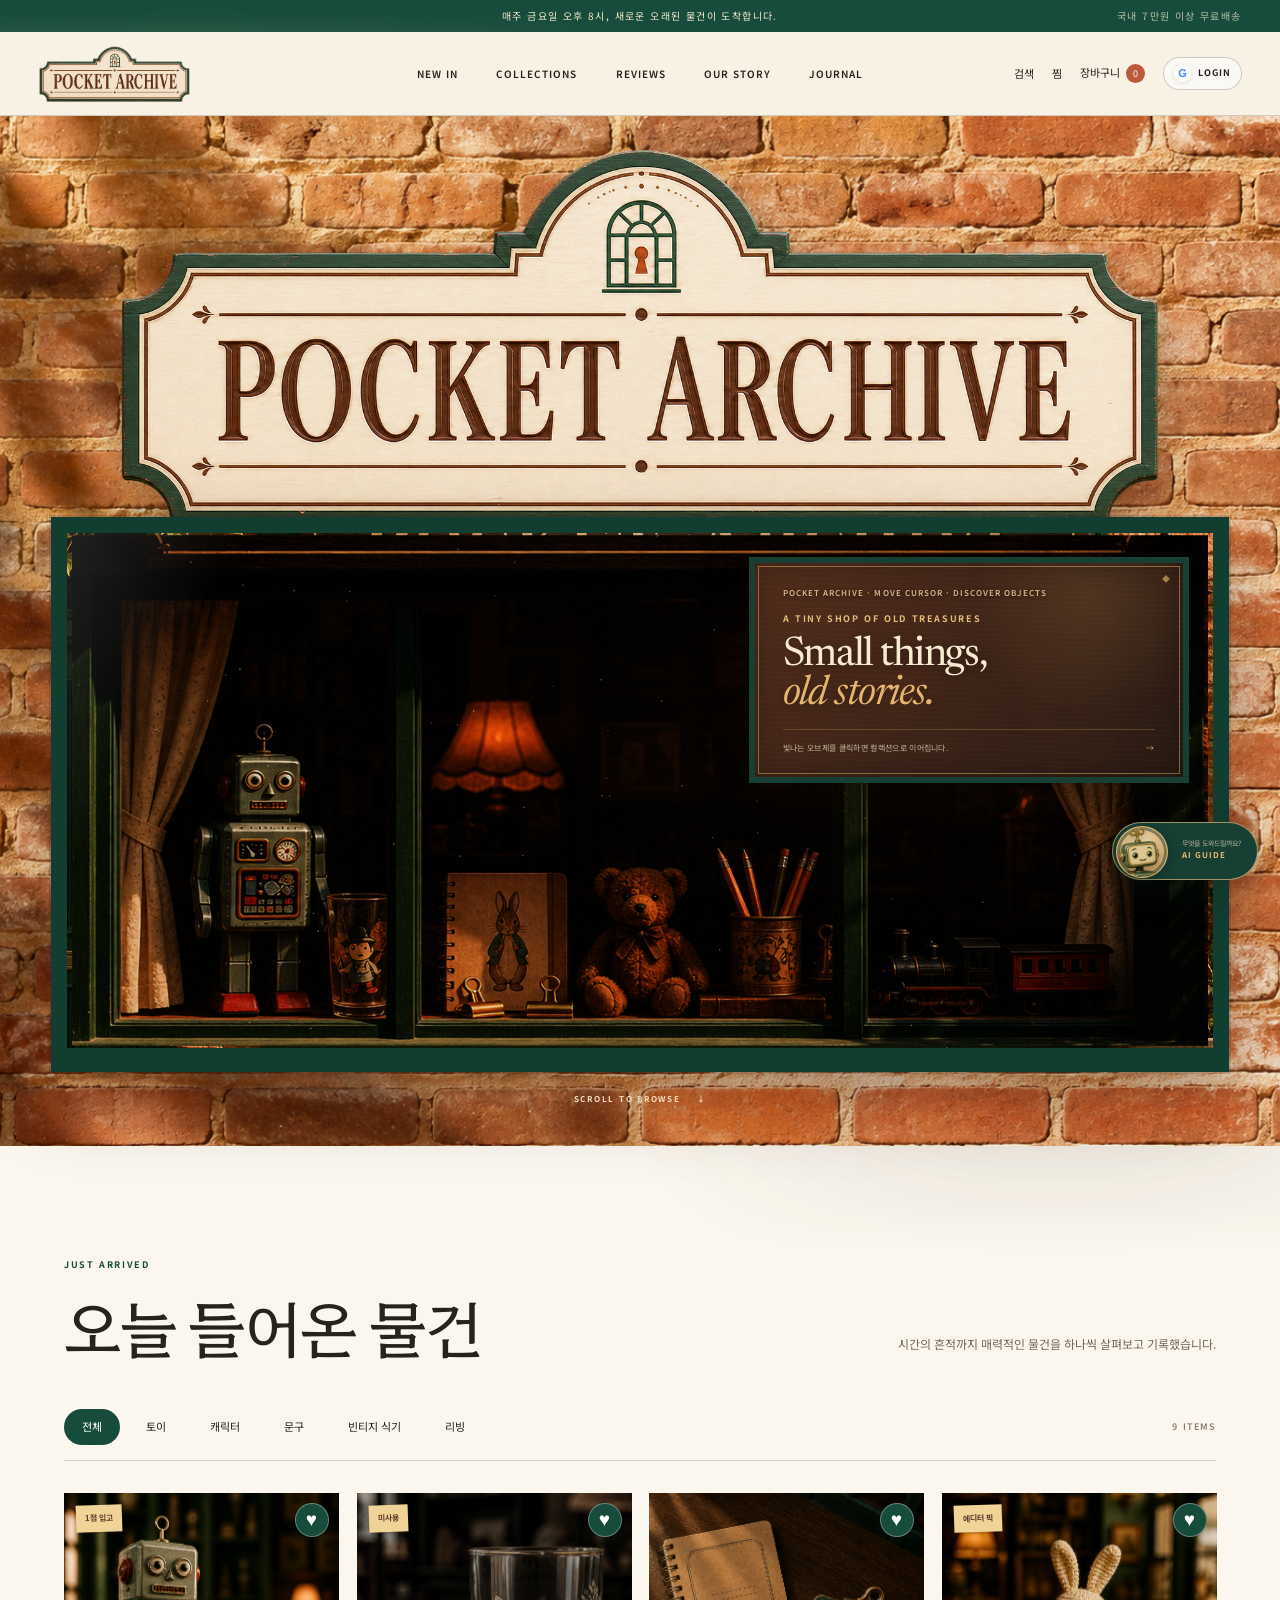
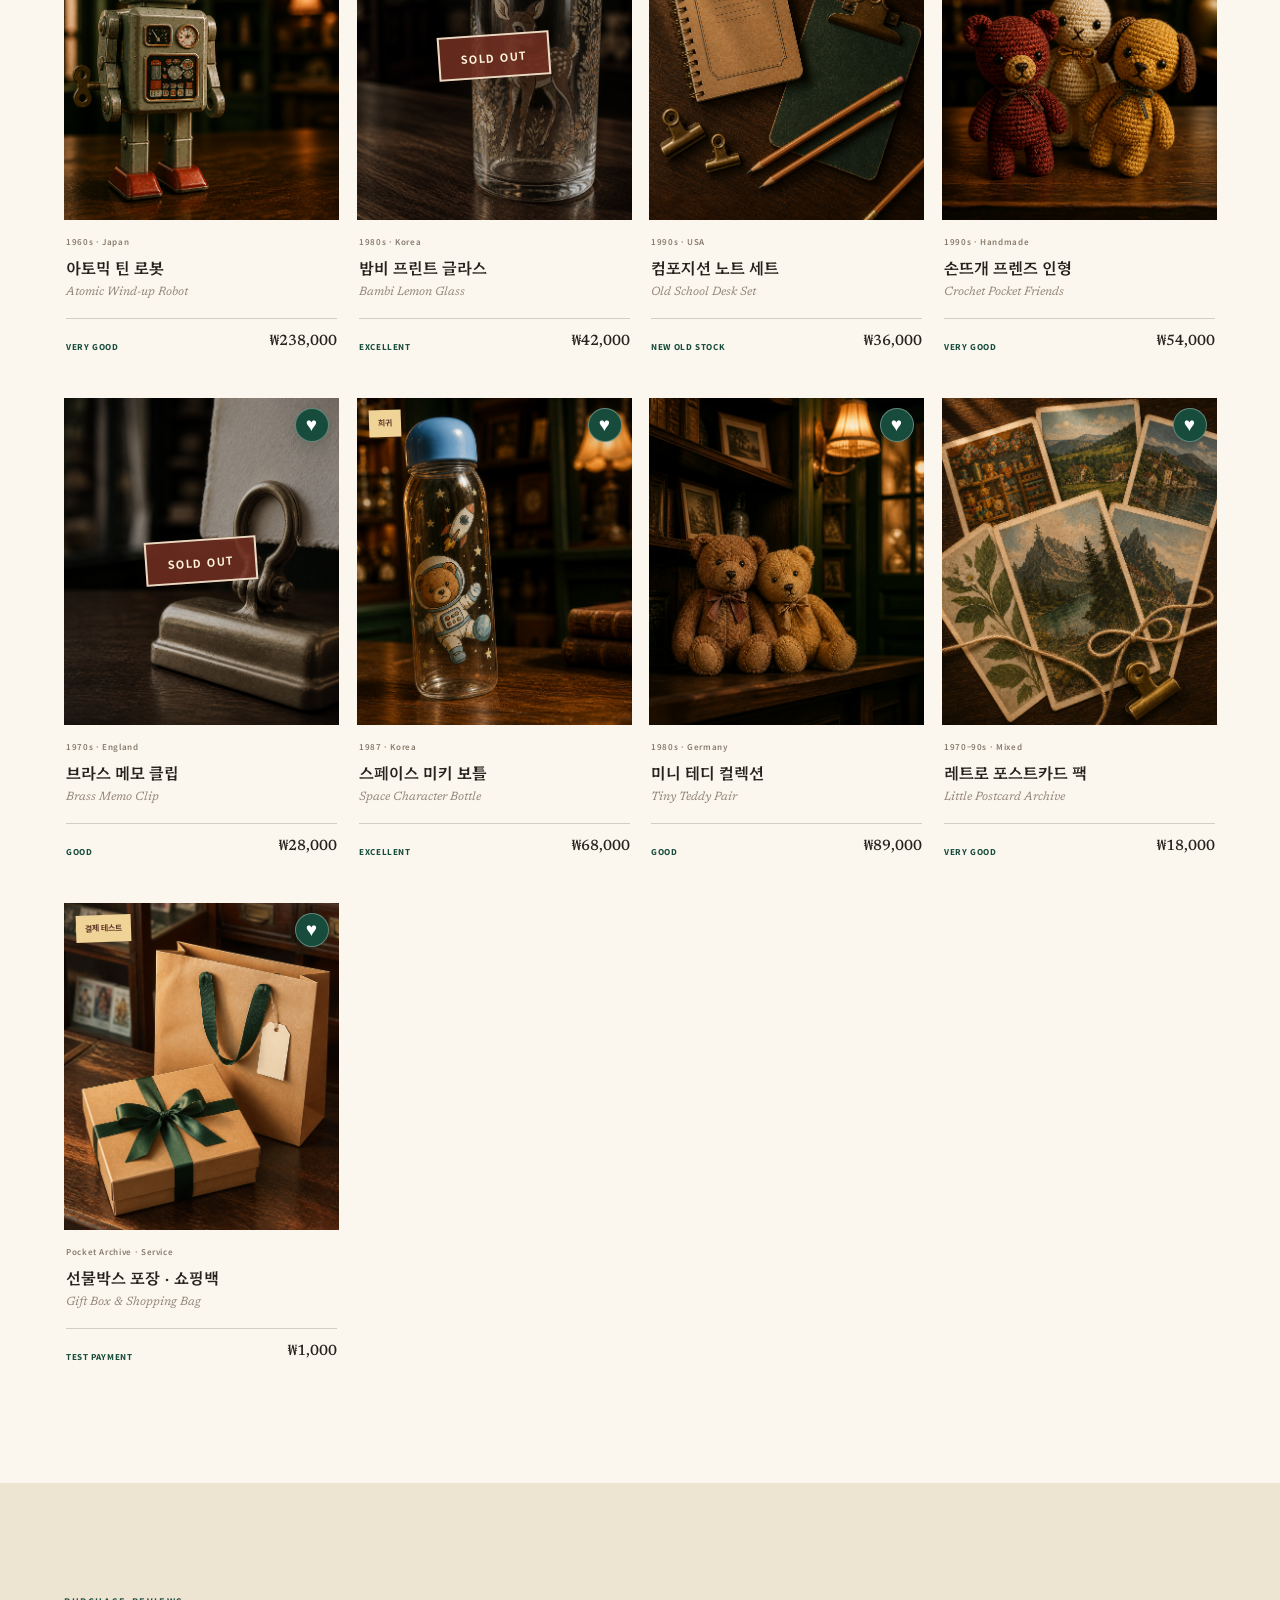
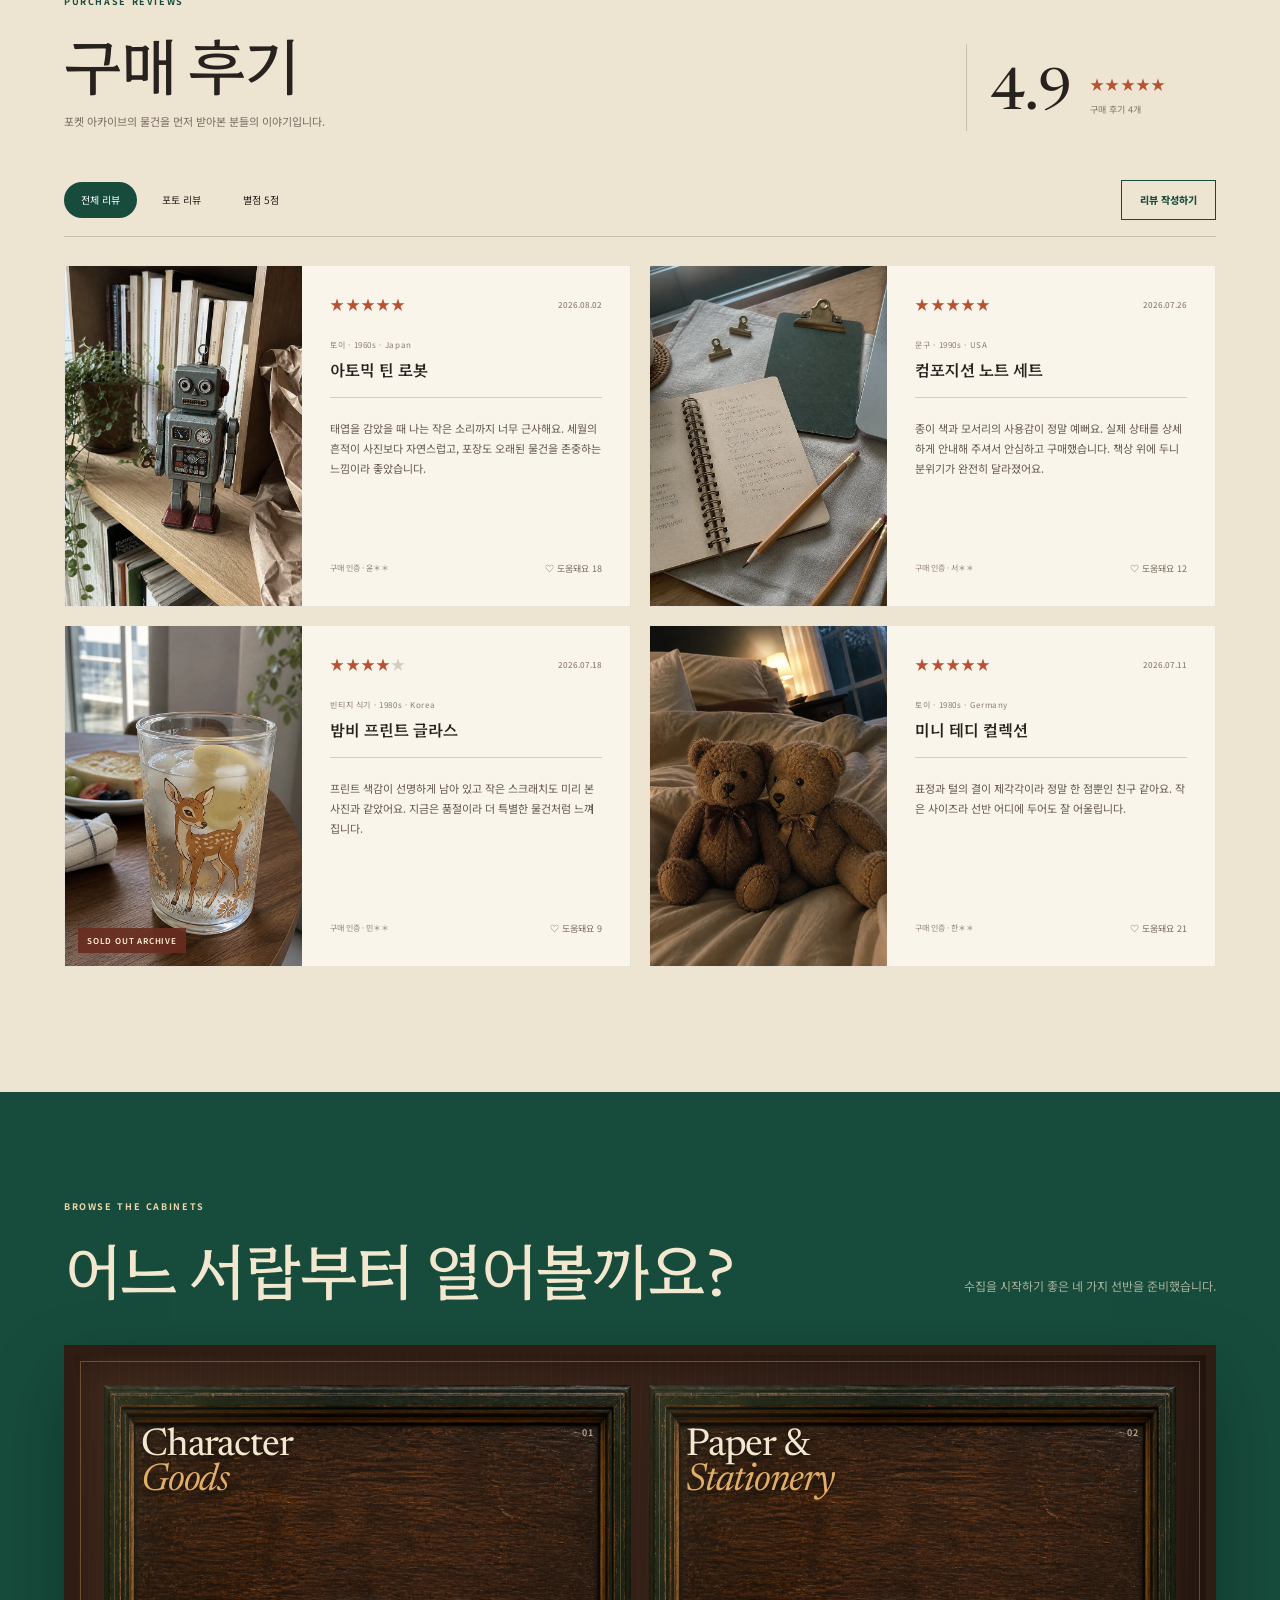
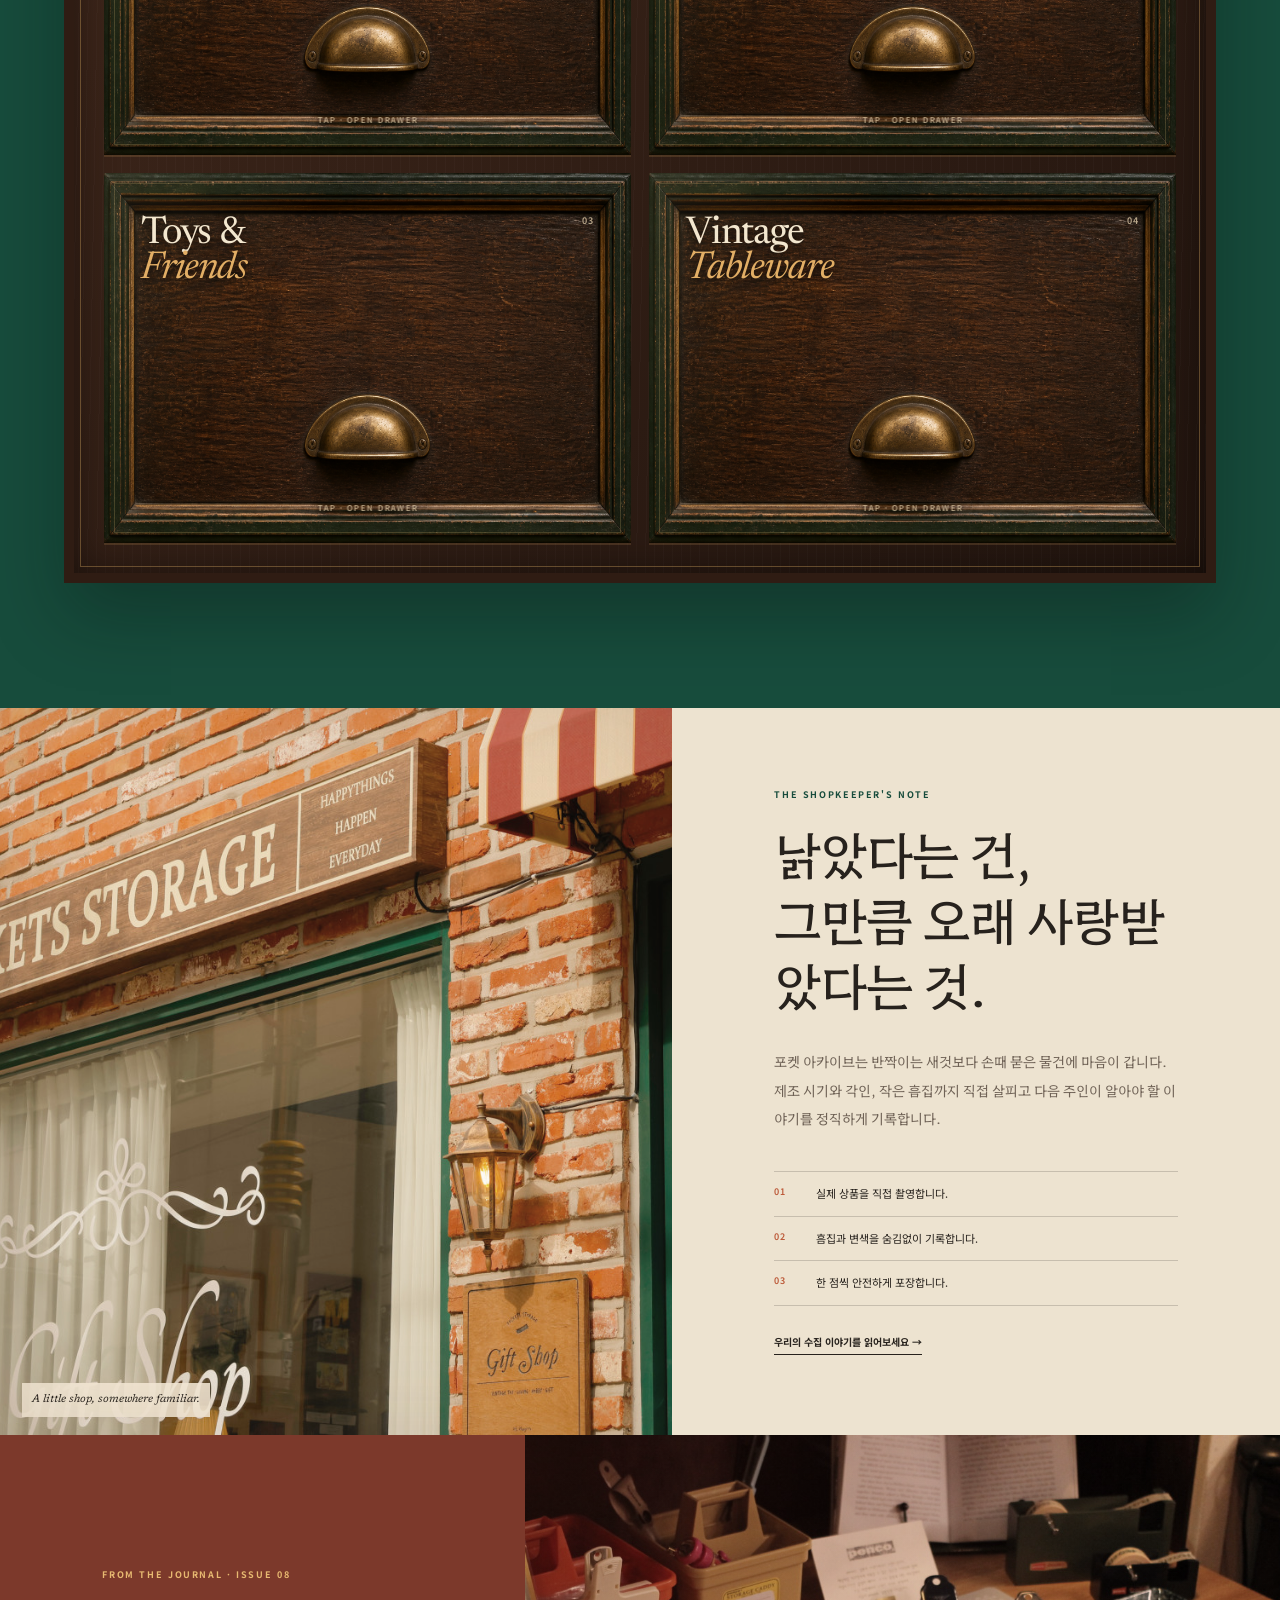
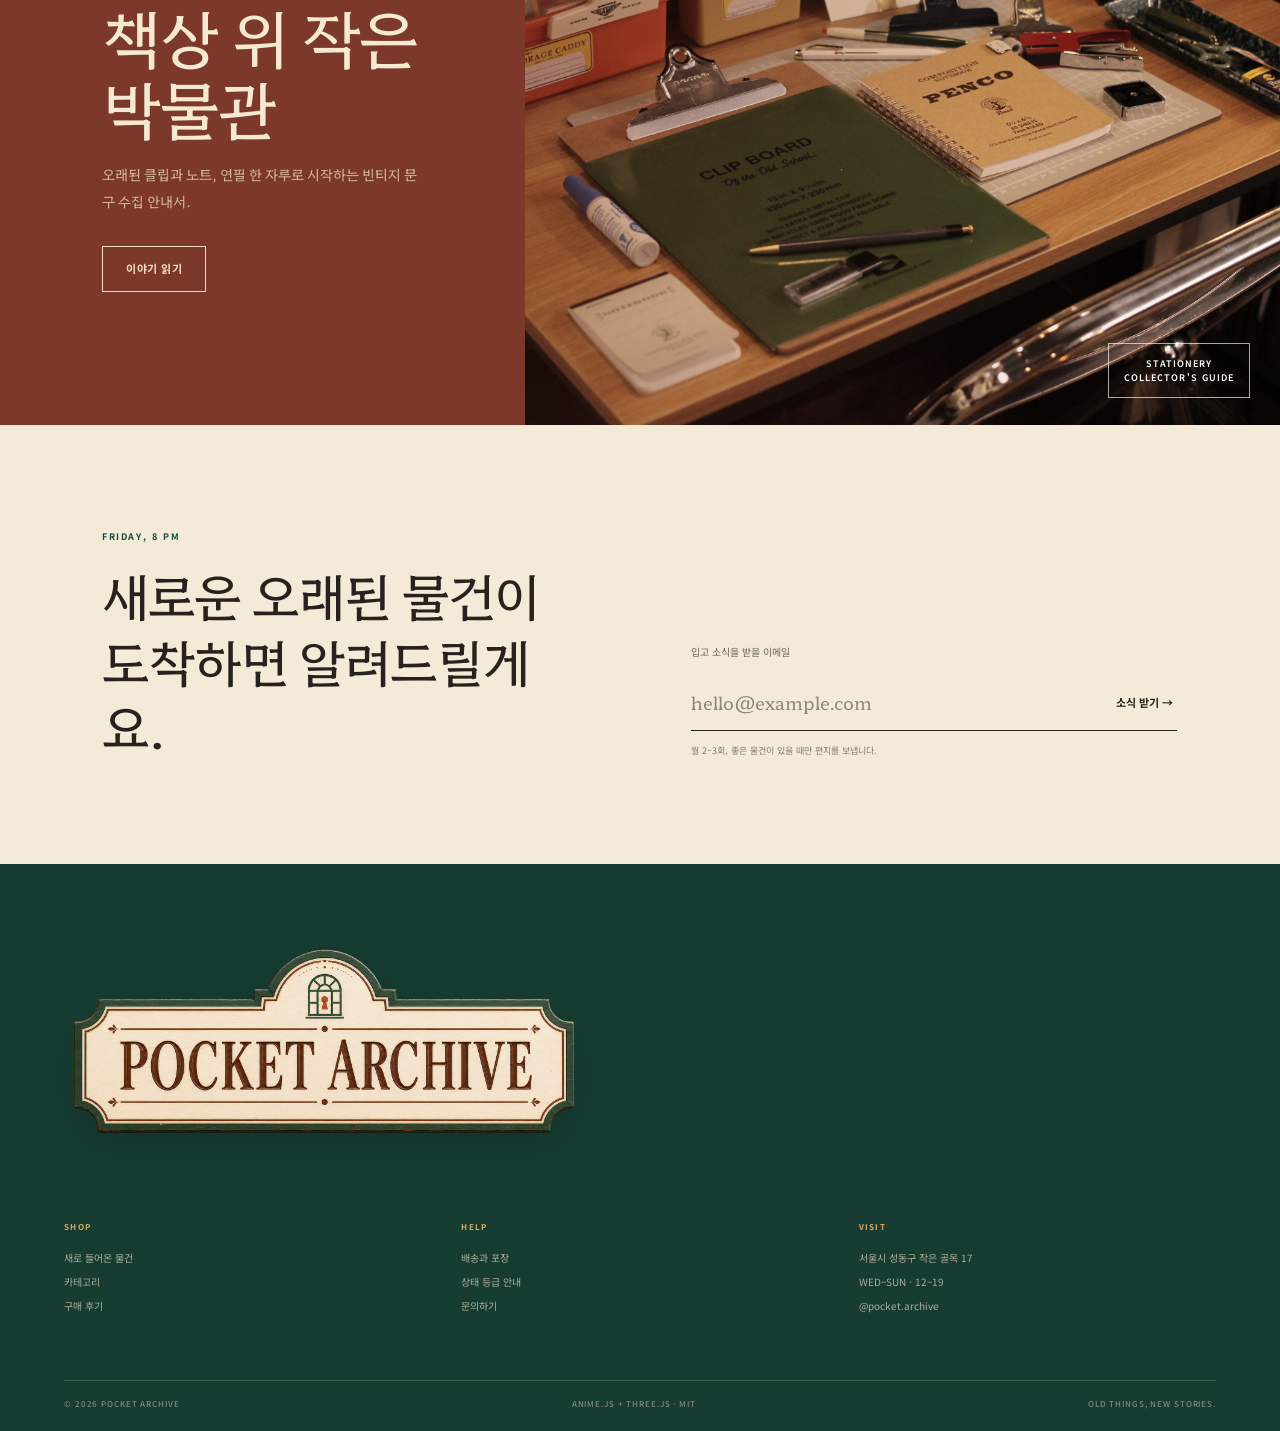
==== journal/index.html @ a3b696a7 "feat: publish collector journal" ====
<!doctype html>
<html lang="ko">
  <head>
    <meta charset="UTF-8" />
    <meta name="viewport" content="width=device-width, initial-scale=1.0" />
    <meta name="description" content="빈티지 제품 수집과 보관을 위한 Pocket Archive 저널." />
    <title>Collector's Journal · Pocket Archive</title>
    <script type="module" crossorigin src="/assets/src-Bn_2J9Gm.js"></script>
    <link rel="stylesheet" crossorigin href="/assets/src-DFvsWDjX.css">
  </head>
  <body>
    <div id="root"></div>
  </body>
</html>
---- assets/src-DFvsWDjX.css ----
@import "https://fonts.googleapis.com/css2?family=Hahmlet:wght@300;400;500;600;700&family=Newsreader:ital,opsz,wght@0,6..72,300..700;1,6..72,300..700&family=Noto+Sans+KR:wght@400;500;600;700&display=swap";.mypage-shell,.mypage-gate{color:#29231f;min-height:100vh;font-family:var(--font-sans);background:#eee6d7}.mypage-header{background:#f7f0e2e0;border-bottom:1px solid #3028222e;justify-content:space-between;align-items:center;height:92px;padding:0 5vw;display:flex}.mypage-brand{width:210px;height:66px;display:block}.mypage-brand img{object-fit:contain;width:100%;height:100%}.mypage-header>div{align-items:center;gap:38px;display:flex}.mypage-header span{color:#9d5138;letter-spacing:.17em;font-size:8px;font-weight:700}.mypage-header a:last-child{font-size:10px;font-weight:700}.member-hero{color:#f5e8ce;background:radial-gradient(circle at 76% 20%,#daa95c2e,#0000 26%),repeating-linear-gradient(2deg,#ffffff05 0 1px,#0000 1px 5px),#193f34;grid-template-columns:auto 1fr auto;align-items:center;gap:34px;min-height:330px;padding:55px 7vw;display:grid;overflow:hidden;box-shadow:inset 0 -20px 45px #0714102e}.member-avatar{outline-offset:5px;width:104px;height:104px;font-family:var(--font-display);background:#7c432f;border:5px solid #d9af70;border-radius:50%;outline:1px solid #ffedc4b3;place-items:center;font-size:42px;display:grid;overflow:hidden}.member-avatar img{object-fit:cover;width:100%;height:100%}.member-hero>div:nth-child(2)>span{color:#dbb274;letter-spacing:.15em;font-size:8px;font-weight:700}.member-hero h1{font-family:var(--font-serif-ko);letter-spacing:-.045em;margin:12px 0 0;font-size:clamp(44px,5vw,70px);font-weight:420;line-height:1.06}.member-hero h1 i{color:#e2b771;font-family:var(--font-display);font-weight:400}.member-hero dl{border:1px solid #eed7ab40;grid-template-columns:repeat(3,auto);gap:0;margin:0;display:grid}.member-hero dl div{border-right:1px solid #eed7ab33;min-width:108px;padding:20px 22px}.member-hero dl div:last-child{border:0}.member-hero dt{color:#d5aa69;letter-spacing:.14em;font-size:7px;font-weight:700}.member-hero dd{font-family:var(--font-display);margin:8px 0 0;font-size:18px}.mypage-layout{grid-template-columns:230px 1fr;gap:46px;width:min(1400px,92vw);margin:0 auto;padding:68px 0 120px;display:grid}.account-nav{border-top:3px solid #193f34;border-bottom:1px solid #30282238;flex-direction:column;align-self:start;padding:23px 0;display:flex;position:sticky;top:24px}.account-nav>span{color:#9d5138;letter-spacing:.16em;margin:0 15px 18px;font-size:8px;font-weight:700}.account-nav a{font-family:var(--font-serif-ko);border-top:1px solid #3028221f;align-items:center;gap:12px;padding:14px 15px;font-size:13px;display:flex}.account-nav a:hover{background:#ffffff5c}.account-nav a b{color:#a26048;font:600 8px var(--font-sans)}.account-nav a em{color:#f3e4c9;background:#193f34;border-radius:50%;place-items:center;min-width:20px;height:20px;margin-left:auto;font-size:8px;font-style:normal;display:inline-grid}.account-nav button{cursor:pointer;color:#76695e;text-align:left;background:0 0;border:0;border-bottom:1px solid #847669;margin:20px 15px 0;padding:10px 0;font-size:9px}.account-content{min-width:0}.mypage-notice{z-index:20;color:#6e3e2d;background:#efe0c4;border:1px solid #975f404d;justify-content:space-between;margin-bottom:16px;padding:14px 17px;font-size:10px;display:flex;position:sticky;top:12px;box-shadow:0 8px 20px #33251c1a}.mypage-notice button{cursor:pointer;background:0 0;border:0}.account-panel{background:#f7f1e5;border:1px solid #30282229;margin-bottom:32px;padding:46px 50px 50px;scroll-margin-top:24px;box-shadow:0 16px 40px #34271d12}.panel-heading{border-bottom:1px solid #30282229;justify-content:space-between;align-items:end;gap:32px;margin-bottom:34px;padding-bottom:25px;display:flex}.panel-heading span{color:#9d5138;letter-spacing:.15em;font-size:8px;font-weight:700}.panel-heading h2{font-family:var(--font-serif-ko);letter-spacing:-.035em;margin:7px 0 0;font-size:37px;font-weight:440}.panel-heading p{color:#7b6e62;max-width:260px;margin:0 0 3px;font-size:10px;line-height:1.6}.panel-heading>button{color:#193f34;cursor:pointer;background:0 0;border:1px solid #193f34;padding:10px 15px;font-size:9px;font-weight:700}.profile-form{grid-template-columns:1fr 1fr;gap:19px 15px;display:grid}.profile-form label:not(.consent-row),.address-meta-grid label{flex-direction:column;gap:8px;display:flex}.profile-form label span,.address-meta-grid label span{color:#74675b;font-size:9px;font-weight:700}.profile-form input:not([type=checkbox]),.address-meta-grid input{background:#fffdf8;border:1px solid #30282233;border-radius:0;outline:none;height:48px;padding:0 14px;font-size:11px}.profile-form input:focus,.address-meta-grid input:focus{border-color:#193f34;box-shadow:0 0 0 2px #193f3414}.profile-form input[readonly]{color:#7b7065;background:#ece5d8}.consent-row{color:#72665b;grid-column:1/-1;align-items:center;gap:9px;margin-top:3px;font-size:10px;display:flex}.consent-row input,.default-check input{accent-color:#193f34}.ledger-button{color:#f5e7cd;cursor:pointer;letter-spacing:.03em;background:#193f34;border:0;min-height:49px;padding:0 24px;font-size:10px;font-weight:700}.ledger-button:disabled{cursor:wait;opacity:.55}.profile-form .ledger-button{grid-column:1/-1;justify-self:end;min-width:180px}.saved-address-list{gap:10px;display:grid}.saved-address-list article{background:#fffdf8ad;border:1px solid #3028222b;grid-template-columns:54px 1fr auto;gap:18px;padding:23px 20px;display:grid;position:relative}.saved-address-list article.is-default{border-color:#193f34ad;box-shadow:inset 4px 0 #193f34}.address-index{color:#a3674e;font-family:var(--font-display);align-self:start;font-size:20px}.address-copy>div{align-items:center;gap:9px;display:flex}.address-copy strong{font-family:var(--font-serif-ko);font-size:17px;font-weight:600}.address-copy em{color:#f4e4c7;background:#193f34;padding:4px 7px;font-size:7px;font-style:normal}.address-copy>b{margin:10px 0 5px;font-size:10px;display:block}.address-copy p{color:#74685d;margin:0;font-size:10px;line-height:1.7}.address-actions{align-items:start;gap:5px;display:flex}.address-actions button{cursor:pointer;color:#6d6156;background:0 0;border:1px solid #30282230;padding:7px 9px;font-size:8px}.address-actions button:first-child{color:#8b4935;border-color:#8b5943}.address-actions button.is-map-active{color:#f4e4c7;background:#193f34;border-color:#193f34}.kakao-map-card{background:#eee4d3;border:1px solid #30282233;margin-top:20px;overflow:hidden}.kakao-map-heading{border-bottom:1px solid #30282229;justify-content:space-between;align-items:center;gap:20px;min-height:61px;padding:13px 17px;display:flex}.kakao-map-heading>div{align-items:baseline;gap:10px;min-width:0;display:flex}.kakao-map-heading span{color:#a45e43;letter-spacing:.16em;font-size:7px;font-weight:800}.kakao-map-heading strong{font-family:var(--font-serif-ko);text-overflow:ellipsis;white-space:nowrap;font-size:16px;font-weight:600;overflow:hidden}.kakao-map-heading a{color:#5d5046;flex:none;font-size:8px;font-weight:700}.kakao-map-stage{background:#d8cdbb;height:330px;position:relative;overflow:hidden}.kakao-map-canvas{width:100%;height:100%}.kakao-map-message{color:#6f6255;text-align:center;background:radial-gradient(circle at 50% 42%,#f6ecd7f5,#e0d3bcf0);align-content:center;justify-items:center;gap:7px;padding:20px;display:grid;position:absolute;inset:0}.kakao-map-message span{font-size:9px}.kakao-map-message b{font-family:var(--font-serif-ko);font-size:15px;font-weight:520}.kakao-map-message i{border:2px solid #193f3433;border-top-color:#193f34;border-radius:50%;width:24px;height:24px;animation:.8s linear infinite kakaoMapSpin}.kakao-map-address{color:#6e6258;border-top:1px solid #30282224;margin:0;padding:12px 17px;font-size:9px;line-height:1.6}.address-editor .kakao-map-card{background:#efdcbb14;border-color:#e1b8774d;margin:18px 0 0}.address-editor .kakao-map-heading{border-color:#e1b87738}.address-editor .kakao-map-heading span{color:#e0b36e}.address-editor .kakao-map-heading strong,.address-editor .kakao-map-heading a{color:#ead7b9}.address-editor .kakao-map-address{color:#d3bd9c;border-color:#e1b87733}.kakao-map-card.is-compact .kakao-map-stage{height:250px}@keyframes kakaoMapSpin{to{transform:rotate(360deg)}}.empty-address{text-align:center;background:#fffdf866;border:1px dashed #3028223d;padding:48px 20px}.empty-address span{font-family:var(--font-serif-ko);font-size:17px}.empty-address p{color:#7e7164;margin:8px 0 0;font-size:10px}.address-editor{outline-offset:-11px;color:#f4e5ca;background:linear-gradient(#ffffff06,#ffffff06),#442d23;border:6px solid #5b392a;outline:1px solid #b88a55;margin-top:28px;padding:31px}.address-editor>div:first-child{margin-bottom:22px}.address-editor>div:first-child span{color:#dda967;letter-spacing:.15em;font-size:8px;font-weight:700}.address-editor h3{font-family:var(--font-serif-ko);margin:6px 0 0;font-size:27px;font-weight:460}.address-meta-grid{grid-template-columns:repeat(3,1fr);gap:10px;margin-bottom:18px;display:grid}.address-editor .address-meta-grid label span,.address-editor .kakao-address-fieldset label>span{color:#d4b98e}.address-editor .address-meta-grid input{color:#2a231e;background:#fffbf1ed;border-color:#f4e5ca38}.address-editor .kakao-address-fieldset{background:#efdcbb14;border-color:#e1b8774d}.address-editor .kakao-address-fieldset legend{color:#e0b36e}.address-editor .address-status{color:#c9b495}.default-check{color:#dcc5a1;align-items:center;gap:9px;margin:15px 0 20px;font-size:10px;display:flex}.editor-actions{align-items:center;gap:12px;display:flex}.editor-actions .ledger-button{color:#2f251d;background:#e1b36c}.editor-actions>button:last-child:not(.ledger-button){color:#ead6b5;cursor:pointer;background:0 0;border:0;border-bottom:1px solid #f4e5ca80;padding:12px;font-size:9px}.mypage-gate{background:radial-gradient(circle at 20% 20%,#e0b26529,#0000 30%),#173d32;place-items:center;padding:28px;display:grid;position:relative;overflow:hidden}.mypage-gate:before{content:"";pointer-events:none;border:1px solid #e5be7d47;position:absolute;inset:20px}.mypage-logo{width:210px;height:70px;position:absolute;top:27px;left:38px}.mypage-logo img{object-fit:contain;width:100%;height:100%}.login-ledger,.mypage-gate>div:not(.account-loading){outline-offset:-14px;text-align:center;background:#f1e5cf;border:8px solid #5b392a;outline:1px solid #c6975d;width:min(580px,100%);padding:56px;position:relative;box-shadow:0 30px 70px #06120e6b}.login-ledger>span,.mypage-gate>div>span{color:#9d5138;letter-spacing:.17em;font-size:8px;font-weight:700}.login-ledger h1,.mypage-gate h1{font-family:var(--font-serif-ko);margin:14px 0 18px;font-size:42px;font-weight:440;line-height:1.2}.login-ledger p,.mypage-gate p{color:#75685c;max-width:390px;margin:0 auto 25px;font-size:11px;line-height:1.8}.login-ledger button{cursor:pointer;background:#fff;border:1px solid #30282233;min-width:210px;height:50px;font-size:11px;font-weight:700}.login-ledger button b{color:#fff;background:#4285f4;border-radius:50%;place-items:center;width:22px;height:22px;margin-right:10px;display:inline-grid}.login-ledger small{color:#9b4e39;margin-top:15px;display:block}.account-loading{gap:8px;display:flex}.account-loading span{background:#e3b36a;border-radius:50%;width:11px;height:11px;animation:.8s ease-in-out infinite alternate accountPulse}.account-loading span:nth-child(2){animation-delay:.15s}.account-loading span:nth-child(3){animation-delay:.3s}@keyframes accountPulse{to{opacity:.3;transform:translateY(-8px)}}@media (width<=980px){.member-hero{grid-template-columns:auto 1fr}.member-hero dl{grid-column:1/-1}.mypage-layout{grid-template-columns:1fr}.account-nav{border-top-width:2px;grid-template-columns:repeat(3,1fr);padding:0;display:grid;position:static}.account-nav>span,.account-nav button{grid-column:1/-1}.account-nav a{border-right:1px solid #3028221f}}@media (width<=680px){.mypage-header{height:72px;padding:0 16px}.mypage-brand{width:155px;height:52px}.mypage-header span{display:none}.member-hero{padding:48px 22px;display:block}.member-avatar{width:78px;height:78px;margin-bottom:25px}.member-hero h1{font-size:43px}.member-hero dl{display:none}.mypage-layout{width:auto;margin:0 14px;padding:25px 0 70px}.account-nav{grid-template-columns:1fr}.account-nav>span,.account-nav button{grid-column:auto}.account-panel{padding:33px 18px 24px}.panel-heading{display:block}.panel-heading p,.panel-heading>button{margin-top:16px}.profile-form{grid-template-columns:1fr}.consent-row,.profile-form .ledger-button{grid-column:auto}.profile-form .ledger-button{width:100%}.saved-address-list article{grid-template-columns:36px 1fr;padding:20px 14px}.address-actions{flex-wrap:wrap;grid-column:2}.kakao-map-stage{height:270px}.kakao-map-card.is-compact .kakao-map-stage{height:220px}.kakao-map-heading>div{gap:4px;display:grid}.address-editor{margin-left:-6px;margin-right:-6px;padding:28px 17px}.address-meta-grid{grid-template-columns:1fr}.mypage-logo{top:22px;left:50%;transform:translate(-50%)}.login-ledger,.mypage-gate>div:not(.account-loading){padding:45px 22px}.login-ledger h1,.mypage-gate h1{font-size:34px}}.journal-page-shell{color:#282018;background:#f3ecdd;min-width:320px;overflow:hidden}.journal-header{z-index:20;-webkit-backdrop-filter:blur(14px);backdrop-filter:blur(14px);background:#f5eedff0;border-bottom:1px solid #27362a2e;grid-template-columns:220px 1fr 220px;align-items:center;height:78px;padding:0 4vw;display:grid;position:sticky;top:0}.journal-brand{align-items:center;width:190px;height:60px;display:flex}.journal-brand img{object-fit:contain;width:100%;height:100%}.journal-header>span{color:#1a493a;font:700 9px var(--font-sans);letter-spacing:.2em;text-align:center}.journal-back{color:#71382d;justify-self:end;font-size:10px;font-weight:700}.journal-hero{color:#f4e6cc;background:#183e33;grid-template-columns:.82fr 1.18fr;min-height:720px;display:grid}.journal-hero-copy{flex-direction:column;justify-content:center;padding:80px 7vw;display:flex}.journal-hero-copy>span,.journal-section-title>span,.reader-kicker,.journal-ending>span{color:#d7a45f;font:700 9px var(--font-sans);letter-spacing:.18em}.journal-hero h1{font-family:var(--font-serif-ko);letter-spacing:-.055em;margin:24px 0 28px;font-size:clamp(48px,5.4vw,78px);font-weight:430;line-height:1.18}.journal-hero p{color:#f4e6ccb3;max-width:490px;font-family:var(--font-serif-ko);margin:0;font-size:15px;line-height:2}.journal-hero-image{min-height:720px;position:relative;overflow:hidden}.journal-hero-image:after{content:"";pointer-events:none;position:absolute;inset:0;box-shadow:inset 40px 0 80px #091f186b}.journal-hero-image img{object-fit:cover;filter:saturate(.75)sepia(.12);width:100%;height:100%}.journal-library{padding:120px 5vw 140px}.journal-section-title{grid-template-columns:1fr auto;align-items:end;max-width:1440px;margin:0 auto 50px;display:grid}.journal-section-title h2{font-family:var(--font-serif-ko);letter-spacing:-.045em;margin:12px 0 0;font-size:clamp(42px,5vw,66px);font-weight:430}.journal-section-title p{color:#74685b;grid-area:1/2/3;max-width:320px;margin:0 0 8px 50px;font-size:11px;line-height:1.8}.journal-card-grid{border-top:1px solid #b8aa96;border-left:1px solid #b8aa96;grid-template-columns:repeat(3,1fr);max-width:1440px;margin:auto;display:grid}.journal-card{min-width:0;color:inherit;cursor:pointer;text-align:left;background:0 0;border:1px solid #b8aa96;border-top:0;border-left:0;padding:0;transition:background .25s,transform .25s;overflow:hidden}.journal-card:hover,.journal-card.is-selected{background:#eadbc2}.journal-card-image{height:280px;display:block;position:relative;overflow:hidden}.journal-card-image img{object-fit:cover;filter:saturate(.7)sepia(.08);width:100%;height:100%;transition:transform .6s cubic-bezier(.2,.75,.2,1),filter .4s}.journal-card:hover img{filter:saturate(.9);transform:scale(1.045)}.journal-card-image b{color:#71382d;width:35px;height:35px;font:700 9px var(--font-sans);background:#f4ead7;border-radius:50%;place-items:center;display:grid;position:absolute;top:14px;right:16px}.journal-card-copy{flex-direction:column;min-height:245px;padding:27px 28px 25px;display:flex}.journal-card-copy small{color:#8b4c3d;font:700 8px var(--font-sans);letter-spacing:.13em}.journal-card-copy strong{font-family:var(--font-serif-ko);letter-spacing:-.025em;margin:15px 0 12px;font-size:25px;font-weight:550;line-height:1.35}.journal-card-copy>span{color:#75695d;font-size:11px;line-height:1.75}.journal-card-copy i{color:#1d4a3c;margin-top:auto;padding-top:22px;font-size:9px;font-style:normal;font-weight:800}.journal-reader{background:#eee1ca;border-top:1px solid #684d312e;grid-template-columns:minmax(220px,.36fr) minmax(0,1fr);padding:115px max(5vw,50vw - 720px);scroll-margin-top:78px;display:grid}.reader-aside{color:#7b4938;flex-direction:column;align-self:start;padding:7px 50px 0 0;display:flex;position:sticky;top:118px}.reader-aside span{font:700 10px var(--font-sans);letter-spacing:.18em}.reader-aside strong{font-family:var(--font-display);margin:16px 0 9px;font-size:34px;font-weight:450}.reader-aside small{color:#87796b;font:600 8px var(--font-sans);letter-spacing:.12em}.reader-main{border-left:1px solid #bbaa91;max-width:920px;padding-left:clamp(35px,7vw,105px);animation:.5s both readerEnter}@keyframes readerEnter{0%{opacity:0;transform:translateY(18px)}}.reader-main h2{max-width:760px;font-family:var(--font-serif-ko);letter-spacing:-.05em;margin:20px 0 27px;font-size:clamp(43px,5vw,70px);font-weight:460;line-height:1.2}.reader-intro{color:#5f554a;max-width:760px;font-family:var(--font-serif-ko);margin:0 0 55px;font-size:18px;line-height:2}.reader-main figure{margin:0 0 62px}.reader-main figure img{object-fit:cover;filter:saturate(.78)sepia(.07);width:100%;height:min(55vw,580px)}.reader-main figcaption{color:#8a7c6e;margin-top:12px;font-size:9px}.reader-main>section{max-width:760px;margin:0 0 48px}.reader-main>section h3,.reader-checklist h3{font-family:var(--font-serif-ko);letter-spacing:-.03em;margin:0 0 16px;font-size:28px;font-weight:600}.reader-main>section p{color:#5e554c;font-family:var(--font-serif-ko);margin:0;font-size:15px;line-height:2.15}.reader-checklist{background:#f7efdea3;border:1px solid #ad9471;max-width:760px;margin-top:70px;padding:35px 38px}.reader-checklist>span{color:#8b4a39;font:700 8px var(--font-sans);letter-spacing:.16em}.reader-checklist h3{margin-top:12px}.reader-checklist ul{border-top:1px solid #c6b79e;margin:24px 0 0;padding:20px 0 0;list-style:none}.reader-checklist li{color:#655b51;padding:8px 0 8px 25px;font-size:12px;position:relative}.reader-checklist li:before{content:"✓";color:#1c4a3b;font-weight:900;position:absolute;left:0}.journal-ending{color:#f4e6cc;text-align:center;background:#7b392d;padding:130px 5vw}.journal-ending h2{font-family:var(--font-serif-ko);letter-spacing:-.045em;margin:22px auto 36px;font-size:clamp(40px,5vw,67px);font-weight:430;line-height:1.28}.journal-ending a{border-bottom:1px solid #f4e6ccb3;padding-bottom:7px;font-size:11px;font-weight:700;display:inline-flex}@media (width<=900px){.journal-header{grid-template-columns:180px 1fr}.journal-header>span{display:none}.journal-hero{grid-template-columns:1fr}.journal-hero,.journal-hero-image{min-height:560px}.journal-card-grid{grid-template-columns:repeat(2,1fr)}.journal-reader{grid-template-columns:1fr}.reader-aside{margin-bottom:45px;position:static}.reader-main{border-left:0;padding-left:0}}@media (width<=600px){.journal-header{grid-template-columns:145px 1fr;height:68px;padding:0 16px}.journal-brand{width:140px;height:52px}.journal-back{font-size:8px}.journal-hero-copy{padding:72px 24px 64px}.journal-hero h1{font-size:44px}.journal-hero-image{min-height:420px}.journal-library{padding:85px 16px 95px}.journal-section-title{display:block}.journal-section-title p{margin:18px 0 0}.journal-card-grid{grid-template-columns:1fr}.journal-card{grid-template-columns:42% 58%;display:grid}.journal-card-image{height:100%;min-height:235px}.journal-card-copy{min-height:235px;padding:22px 18px}.journal-card-copy strong{font-size:20px}.journal-reader{padding:78px 20px 90px}.reader-main h2{font-size:42px}.reader-intro{font-size:16px}.reader-main figure img{height:380px}.reader-checklist{padding:28px 23px}}@layer properties{@supports (((-webkit-hyphens:none)) and (not (margin-trim:inline))) or ((-moz-orient:inline) and (not (color:rgb(from red r g b)))){*,:before,:after,::backdrop{--tw-rotate-x:initial;--tw-rotate-y:initial;--tw-rotate-z:initial;--tw-skew-x:initial;--tw-skew-y:initial;--tw-border-style:solid;--tw-shadow:0 0 #0000;--tw-shadow-color:initial;--tw-shadow-alpha:100%;--tw-inset-shadow:0 0 #0000;--tw-inset-shadow-color:initial;--tw-inset-shadow-alpha:100%;--tw-ring-color:initial;--tw-ring-shadow:0 0 #0000;--tw-inset-ring-color:initial;--tw-inset-ring-shadow:0 0 #0000;--tw-ring-inset:initial;--tw-ring-offset-width:0px;--tw-ring-offset-color:#fff;--tw-ring-offset-shadow:0 0 #0000;--tw-outline-style:solid;--tw-blur:initial;--tw-brightness:initial;--tw-contrast:initial;--tw-grayscale:initial;--tw-hue-rotate:initial;--tw-invert:initial;--tw-opacity:initial;--tw-saturate:initial;--tw-sepia:initial;--tw-drop-shadow:initial;--tw-drop-shadow-color:initial;--tw-drop-shadow-alpha:100%;--tw-drop-shadow-size:initial}}}@layer theme{:root,:host{--font-sans:ui-sans-serif, system-ui, sans-serif, "Apple Color Emoji", "Segoe UI Emoji", "Segoe UI Symbol", "Noto Color Emoji";--font-mono:ui-monospace, SFMono-Regular, Menlo, Monaco, Consolas, "Liberation Mono", "Courier New", monospace;--spacing:.25rem;--default-font-family:var(--font-sans);--default-mono-font-family:var(--font-mono)}}@layer base{*,:after,:before,::backdrop{box-sizing:border-box;border:0 solid;margin:0;padding:0}::file-selector-button{box-sizing:border-box;border:0 solid;margin:0;padding:0}html,:host{-webkit-text-size-adjust:100%;tab-size:4;line-height:1.5;font-family:var(--default-font-family,ui-sans-serif, system-ui, sans-serif, "Apple Color Emoji", "Segoe UI Emoji", "Segoe UI Symbol", "Noto Color Emoji");font-feature-settings:var(--default-font-feature-settings,normal);font-variation-settings:var(--default-font-variation-settings,normal);-webkit-tap-highlight-color:transparent}hr{height:0;color:inherit;border-top-width:1px}abbr:where([title]){-webkit-text-decoration:underline dotted;text-decoration:underline dotted}h1,h2,h3,h4,h5,h6{font-size:inherit;font-weight:inherit}a{color:inherit;-webkit-text-decoration:inherit;-webkit-text-decoration:inherit;-webkit-text-decoration:inherit;-webkit-text-decoration:inherit;text-decoration:inherit}b,strong{font-weight:bolder}code,kbd,samp,pre{font-family:var(--default-mono-font-family,ui-monospace, SFMono-Regular, Menlo, Monaco, Consolas, "Liberation Mono", "Courier New", monospace);font-feature-settings:var(--default-mono-font-feature-settings,normal);font-variation-settings:var(--default-mono-font-variation-settings,normal);font-size:1em}small{font-size:80%}sub,sup{vertical-align:baseline;font-size:75%;line-height:0;position:relative}sub{bottom:-.25em}sup{top:-.5em}table{text-indent:0;border-color:inherit;border-collapse:collapse}:-moz-focusring{outline:auto}progress{vertical-align:baseline}summary{display:list-item}ol,ul,menu{list-style:none}img,svg,video,canvas,audio,iframe,embed,object{vertical-align:middle;display:block}img,video{max-width:100%;height:auto}button,input,select,optgroup,textarea{font:inherit;font-feature-settings:inherit;font-variation-settings:inherit;letter-spacing:inherit;color:inherit;opacity:1;background-color:#0000;border-radius:0}::file-selector-button{font:inherit;font-feature-settings:inherit;font-variation-settings:inherit;letter-spacing:inherit;color:inherit;opacity:1;background-color:#0000;border-radius:0}:where(select:is([multiple],[size])) optgroup{font-weight:bolder}:where(select:is([multiple],[size])) optgroup option{padding-inline-start:20px}::file-selector-button{margin-inline-end:4px}::placeholder{opacity:1}@supports (not ((-webkit-appearance:-apple-pay-button))) or (contain-intrinsic-size:1px){::placeholder{color:currentColor}@supports (color:color-mix(in lab, red, red)){::placeholder{color:color-mix(in oklab, currentcolor 50%, transparent)}}}textarea{resize:vertical}::-webkit-search-decoration{-webkit-appearance:none}::-webkit-date-and-time-value{min-height:1lh;text-align:inherit}::-webkit-datetime-edit{display:inline-flex}::-webkit-datetime-edit-fields-wrapper{padding:0}::-webkit-datetime-edit{padding-block:0}::-webkit-datetime-edit-year-field{padding-block:0}::-webkit-datetime-edit-month-field{padding-block:0}::-webkit-datetime-edit-day-field{padding-block:0}::-webkit-datetime-edit-hour-field{padding-block:0}::-webkit-datetime-edit-minute-field{padding-block:0}::-webkit-datetime-edit-second-field{padding-block:0}::-webkit-datetime-edit-millisecond-field{padding-block:0}::-webkit-datetime-edit-meridiem-field{padding-block:0}::-webkit-calendar-picker-indicator{line-height:1}:-moz-ui-invalid{box-shadow:none}button,input:where([type=button],[type=reset],[type=submit]){appearance:button}::file-selector-button{appearance:button}::-webkit-inner-spin-button{height:auto}::-webkit-outer-spin-button{height:auto}[hidden]:where(:not([hidden=until-found])){display:none!important}}@layer components;@layer utilities{.visible{visibility:visible}.absolute{position:absolute}.fixed{position:fixed}.relative{position:relative}.static{position:static}.sticky{position:sticky}.start{inset-inline-start:var(--spacing)}.end{inset-inline-end:var(--spacing)}.container{width:100%}@media (width>=40rem){.container{max-width:40rem}}@media (width>=48rem){.container{max-width:48rem}}@media (width>=64rem){.container{max-width:64rem}}@media (width>=80rem){.container{max-width:80rem}}@media (width>=96rem){.container{max-width:96rem}}.block{display:block}.hidden{display:none}.inline-block{display:inline-block}.table{display:table}.transform{transform:var(--tw-rotate-x,) var(--tw-rotate-y,) var(--tw-rotate-z,) var(--tw-skew-x,) var(--tw-skew-y,)}.resize{resize:both}.border{border-style:var(--tw-border-style);border-width:1px}.shadow{--tw-shadow:0 1px 3px 0 var(--tw-shadow-color,#0000001a), 0 1px 2px -1px var(--tw-shadow-color,#0000001a);box-shadow:var(--tw-inset-shadow), var(--tw-inset-ring-shadow), var(--tw-ring-offset-shadow), var(--tw-ring-shadow), var(--tw-shadow)}.outline{outline-style:var(--tw-outline-style);outline-width:1px}.blur{--tw-blur:blur(8px);filter:var(--tw-blur,) var(--tw-brightness,) var(--tw-contrast,) var(--tw-grayscale,) var(--tw-hue-rotate,) var(--tw-invert,) var(--tw-saturate,) var(--tw-sepia,) var(--tw-drop-shadow,)}.filter{filter:var(--tw-blur,) var(--tw-brightness,) var(--tw-contrast,) var(--tw-grayscale,) var(--tw-hue-rotate,) var(--tw-invert,) var(--tw-saturate,) var(--tw-sepia,) var(--tw-drop-shadow,)}}:root{--cream:#f3ead8;--paper:#fbf7ee;--ink:#27221d;--green:#174c3c;--green-light:#286651;--brick:#bc5938;--brick-dark:#803c2d;--wood:#5b3729;--gold:#d39b42;--line:#27221d30;--font-display:"Newsreader", "Hahmlet", "Noto Serif KR", serif;--font-serif-ko:"Hahmlet", "Newsreader", "Noto Serif KR", serif;--font-sans:"Noto Sans KR", "Apple SD Gothic Neo", sans-serif}*{box-sizing:border-box}html{scroll-behavior:smooth}body{background:var(--paper);color:var(--ink);font-family:var(--font-sans);font-feature-settings:"kern" 1;-webkit-font-smoothing:antialiased;margin:0;font-weight:400;line-height:1.6}button,input{font:inherit}button,a{-webkit-tap-highlight-color:transparent}a{color:inherit;text-decoration:none}button{color:inherit}img{max-width:100%;display:block}.site-shell{min-width:320px;overflow:hidden}.scroll-progress{z-index:140;transform-origin:0;will-change:transform;pointer-events:none;background:#edbd73;height:3px;position:fixed;top:0;left:0;right:0;transform:scaleX(0)}[data-reveal]{will-change:transform, opacity}.announcement{background:var(--green);color:#f6e9ce;letter-spacing:.14em;justify-content:center;align-items:center;gap:40px;height:32px;padding:0 3vw;font-size:10px;display:flex}.announcement-side{opacity:.72;position:absolute;right:3vw}.site-header{z-index:40;border-bottom:1px solid var(--line);-webkit-backdrop-filter:blur(16px);backdrop-filter:blur(16px);background:#f8f2e5f0;grid-template-columns:1fr auto 1fr;align-items:center;height:84px;padding:0 3vw;display:grid;position:sticky;top:0}.brand{align-items:center;width:206px;height:58px;display:flex}.brand img{object-fit:contain;object-position:left center;width:100%;height:100%}.nav{font-family:var(--font-sans);letter-spacing:.1em;align-items:center;gap:clamp(20px,3vw,48px);font-size:10px;font-weight:600;display:flex}.nav a,.header-actions button{transition:color .2s}.nav a:hover,.header-actions button:hover{color:var(--brick)}.header-actions{justify-self:end;align-items:center;gap:18px;display:flex}.header-actions button{cursor:pointer;background:0 0;border:0;padding:8px 0;font-size:11px}.cart-count{background:var(--brick);color:#fff;border-radius:50%;place-items:center;width:19px;height:19px;margin-left:3px;font-size:9px;display:inline-grid}.auth-account{align-items:center;display:flex;position:relative}.header-actions .google-login-trigger{font-family:var(--font-sans);letter-spacing:.1em;background:#ffffff85;border:1px solid #27221d38;border-radius:999px;align-items:center;gap:7px;padding:7px 10px;font-size:9px;font-weight:700;display:inline-flex}.header-actions .google-login-trigger span{color:#4285f4;letter-spacing:0;background:#fff;border-radius:50%;place-items:center;width:17px;height:17px;font:700 11px Arial,sans-serif;display:grid;box-shadow:0 1px 5px #27221d1f}.header-actions .google-login-trigger:disabled{cursor:wait;opacity:.55}.header-actions .account-trigger{background:#ffffff94;border:1px solid #27221d33;border-radius:999px;align-items:center;gap:7px;padding:4px 8px 4px 4px;display:inline-flex}.account-trigger img,.account-trigger>span{object-fit:cover;background:var(--green);color:#fff;border-radius:50%;place-items:center;width:25px;height:25px;font-size:10px;display:grid}.account-trigger b{font-family:var(--font-sans);letter-spacing:.1em;font-size:9px}.account-popover{z-index:60;border:1px solid var(--line);background:var(--paper);width:270px;padding:21px;position:absolute;top:calc(100% + 15px);right:0;box-shadow:0 22px 50px #291d142e}.account-popover:before{content:"";border:7px solid #0000;border-bottom-color:var(--paper);position:absolute;bottom:100%;right:20px}.account-popover>*{display:block}.account-kicker{color:var(--brick);font-family:var(--font-sans);letter-spacing:.14em;margin-bottom:10px;font-size:8px;font-weight:700}.account-popover strong{font-family:var(--font-serif-ko);text-overflow:ellipsis;white-space:nowrap;font-size:18px;font-weight:550;overflow:hidden}.account-popover small{color:#817468;margin:5px 0 17px;font-size:11px;line-height:1.6}.account-page-link{border:1px solid var(--green);color:var(--green);font-family:var(--font-sans);text-align:center;margin-bottom:8px;padding:10px 12px;font-size:10px;font-weight:700}.account-page-link:hover{background:#174c3c14}.header-actions .account-popover button{border:1px solid var(--green);background:var(--green);color:#f8ead0;width:100%;font-family:var(--font-sans);padding:10px 12px;font-size:10px;font-weight:600}.menu-toggle{display:none}.search-panel{background:var(--paper);border-bottom:1px solid var(--line);grid-template-columns:260px 1fr auto;align-items:end;gap:30px;padding:26px 3vw 30px;display:grid;position:absolute;top:100%;left:0;right:0;box-shadow:0 22px 50px #291d1424}.search-panel label{font-family:var(--font-serif-ko);font-size:17px;font-weight:500}.search-panel input{border:0;border-bottom:1px solid var(--ink);background:0 0;outline:none;width:100%;padding:10px 0;font-size:20px}.search-panel a{padding-bottom:10px;font-size:12px;font-weight:700}.hero{isolation:isolate;background:#a45436 url(/brick-wall-hero.png) 50%/cover no-repeat;min-height:980px;padding:22px 4vw 40px;position:relative}.hero:before{content:"";z-index:-1;mix-blend-mode:soft-light;background:linear-gradient(112deg,#ffebbe33,#0000 36%,#4f211414);animation:14s ease-in-out infinite alternate facadeLight;position:absolute;inset:0}.brick-glow{z-index:-1;filter:blur(14px);mix-blend-mode:soft-light;background:radial-gradient(at 20% 15%,#ffe6ac42,#0000 32%),radial-gradient(at 78% 72%,#3b1f1529,#0000 34%);animation:18s cubic-bezier(.45,.05,.55,.95) infinite alternate facadeShadow;position:absolute;inset:-8%}@keyframes facadeLight{0%{opacity:.72;transform:translate(-1%)}to{opacity:1;transform:translate(1.5%,.5%)}}@keyframes facadeShadow{0%{transform:translate(-1.5%,-.5%)scale(1.01)}to{transform:translate(2%,1%)scale(1.04)}}.shop-sign{aspect-ratio:2.67;filter:drop-shadow(0 20px 24px #2d150c61);justify-content:center;align-items:center;width:min(1120px,84vw);margin:0 auto -24px;display:flex}.shop-sign img{object-fit:contain;width:100%;height:100%}.hero-window{aspect-ratio:2.12;background:#143f34;border:16px solid #123d31;border-bottom-width:24px;max-width:1450px;min-height:0;margin:0 auto;display:block;position:relative;overflow:hidden;box-shadow:0 30px 65px #33160c61,inset 0 0 0 2px #ffffff1a,0 0 0 2px #371f1429}.window-copy{z-index:5;outline-offset:-10px;color:#f7ead1;-webkit-backdrop-filter:blur(8px)saturate(.82);backdrop-filter:blur(8px)saturate(.82);background:radial-gradient(circle at 78% 18%,#dda85721,#0000 30%),repeating-linear-gradient(2deg,#ffffff05 0 1px,#0000 1px 5px),linear-gradient(135deg,#57301df2,#2a1b14f2);border:6px solid #173f33;outline:1px solid #e4b86d7a;width:min(440px,100% - 48px);margin:0;padding:24px 28px 22px;animation:5.5s ease-in-out infinite alternate bannerGlow;display:block;position:absolute;top:24px;right:24px;overflow:hidden;box-shadow:0 18px 42px #0f090659,inset 0 0 28px #08050352}.window-copy:before{content:"";z-index:0;pointer-events:none;background:linear-gradient(105deg,#0000 32%,#ffe2ab29 49%,#0000 66%);animation:8s ease-in-out infinite bannerShine;position:absolute;inset:-50% 75% -50% -35%;transform:translate(-45%)rotate(4deg)}.window-copy:after{content:"◆";color:#e2b56a9e;font-size:8px;position:absolute;top:10px;right:13px}.window-copy>*{z-index:1;position:relative}@keyframes bannerGlow{0%{box-shadow:0 18px 42px #0f090659,inset 0 0 28px #08050352}to{box-shadow:0 20px 48px #0f09066b,0 0 18px #deaa581f,inset 0 0 24px #0805033d}}@keyframes bannerShine{0%,32%{opacity:0;transform:translate(-45%)rotate(4deg)}50%{opacity:1}72%,to{opacity:0;transform:translate(430%)rotate(4deg)}}.window-copy .eyebrow{color:#e5bc78;margin-bottom:11px}.eyebrow{font-family:var(--font-sans);letter-spacing:.18em;color:var(--brick-dark);margin-bottom:18px;font-size:9px;font-weight:700;display:block}.eyebrow.green{color:var(--green)}.eyebrow.cream{color:#efd7ad}.window-copy h1{font-family:var(--font-display);letter-spacing:-.035em;text-shadow:0 2px 8px #00000047;margin:0;font-size:clamp(36px,3.2vw,49px);font-weight:420;line-height:.94}.hero-line{transform-origin:0 100%;display:block}.window-copy h1 i{color:#e4b66d;font-weight:400}.window-copy p{color:#f7ead1b8;margin:0;font-size:10px;line-height:1.75}.scene-action{letter-spacing:.04em;border-top:1px solid #e4b86d3b;padding-top:11px;margin-top:15px!important;font-size:8px!important}.scene-action span{float:right;color:#e7bd76}.hero-buttons{align-items:center;gap:22px;margin-top:15px;display:flex}.window-copy .button{border-color:#e4c188}.window-copy .button.primary{color:#173d32;background:#e7c17e}.window-copy .button.text{color:#f7ead1;border-color:#f7ead1b3}.button{border:1px solid var(--green);letter-spacing:.04em;justify-content:center;align-items:center;min-height:46px;padding:0 23px;font-size:11px;font-weight:700;transition:transform .2s,background .2s,color .2s;display:inline-flex}.button:hover{transform:translateY(-2px)}.button.primary{background:var(--green);color:#fff}.button.text{border:0;border-bottom:1px solid var(--ink);min-height:0;padding:0 0 5px}.button.text span{margin-left:20px}.scene-wrap{background:#143f34;min-height:0;position:absolute;inset:0;overflow:hidden}.photoreal-window{cursor:crosshair;background:#251b15 url(/og.png) 50% 68%/cover no-repeat;position:absolute;inset:0}.photoreal-window canvas{opacity:0;width:100%;height:100%;transition:opacity .75s;display:block}.photoreal-window[data-ready=true] canvas{opacity:1}.three-window{cursor:crosshair;position:absolute;inset:0}.three-window canvas{width:100%;height:100%;display:block}.window-reflection{z-index:2;pointer-events:none;mix-blend-mode:screen;background:linear-gradient(110deg,#0000 25%,#ffffff1f 46%,#0000 61%);animation:9s cubic-bezier(.3,.7,.2,1) infinite alternate glassSweep;position:absolute;inset:-25% 62% -25% -35%;transform:translate(-12%)rotate(7deg)}@keyframes glassSweep{45%,to{transform:translate(65%)rotate(7deg)}}.scene-hint{z-index:4;color:#ffe2b1c7;font:600 8px var(--font-sans);letter-spacing:.13em;text-shadow:0 1px 4px #00000080;margin-bottom:14px;display:block;position:static}.touch-hint{display:none}.scroll-note{color:#f5debc;letter-spacing:.22em;gap:16px;width:max-content;margin:21px auto 0;font-size:8px;font-weight:700;display:flex}.products-section{background:var(--paper);padding:112px 5vw 120px}.section-heading{justify-content:space-between;align-items:end;gap:40px;max-width:1440px;margin:0 auto 48px;display:flex}.section-heading h2{font-family:var(--font-serif-ko);letter-spacing:-.035em;margin:0;font-size:clamp(39px,5vw,62px);font-weight:430;line-height:1.14}.section-heading p{color:#75685b;max-width:380px;margin:0 0 6px;font-size:12px;line-height:1.8}.filter-row{border-bottom:1px solid var(--line);gap:8px;max-width:1440px;margin:0 auto 32px;padding-bottom:15px;display:flex}.filter-row button{cursor:pointer;background:0 0;border:1px solid #0000;border-radius:50px;padding:8px 17px;font-size:11px}.filter-row button:hover{border-color:var(--line)}.filter-row button.active{background:var(--green);color:#fff}.result-count{color:#8a7b6e;font:600 9px var(--font-sans);letter-spacing:.12em;align-self:center;margin-left:auto}.product-grid{grid-template-columns:repeat(4,1fr);gap:44px 18px;max-width:1440px;margin:0 auto;display:grid}.product-card{min-width:0}.product-media{aspect-ratio:.84;background:#e8dfcd;position:relative;overflow:hidden;transform:translateZ(0)}.product-media:after{content:"";z-index:1;pointer-events:none;background:linear-gradient(112deg,#0000 20%,#ffffff38 48%,#0000 72%);transition:transform .85s cubic-bezier(.18,.7,.2,1);position:absolute;inset:0;transform:translate(-120%)}.product-card:hover .product-media:after{transform:translate(120%)}.media-button{cursor:pointer;background:0 0;border:0;width:100%;height:100%;padding:0}.product-media img{object-fit:cover;width:100%;height:100%;transition:transform .55s cubic-bezier(.2,.7,.2,1),filter .3s}.product-card:hover .product-media img{transform:scale(1.035)}.paper-badge{z-index:2;color:#63392b;background:#f0d397;padding:7px 9px;font-size:8px;font-weight:700;transition:transform .35s cubic-bezier(.2,.8,.2,1);position:absolute;top:12px;left:12px;transform:rotate(-2deg);box-shadow:1px 2px #4128162e}.product-card:hover .paper-badge{transform:rotate(1deg)translateY(-2px)}.sold-out-stamp{z-index:3;color:#fff3dc;min-width:112px;font:700 11px var(--font-sans);letter-spacing:.14em;text-align:center;background:#712f22e0;border:2px solid #f9eed6e6;padding:13px 16px 11px;position:absolute;top:50%;left:50%;transform:translate(-50%,-50%)rotate(-4deg);box-shadow:0 8px 24px #24130d40}.product-card.is-sold-out .product-media img{filter:saturate(.45)brightness(.78)}.product-card.is-sold-out:hover .product-media img{transform:none}.favorite{z-index:2;background:var(--green);color:#fff;cursor:pointer;text-align:center;border:1px solid #ffffff52;border-radius:50%;place-items:center;width:34px;height:34px;padding:0 0 1px;font-family:Arial,sans-serif;font-size:19px;font-weight:400;line-height:1;transition:transform .35s cubic-bezier(.18,.9,.2,1),color .2s,box-shadow .2s;display:grid;position:absolute;top:10px;right:10px;box-shadow:0 5px 13px #173d3233}.favorite:hover{color:#f2d9d2;transform:scale(1.12)rotate(-7deg);box-shadow:0 7px 17px #173d324d}.favorite.is-active{color:#e24f3f;box-shadow:0 5px 13px #173d323d}.quick-add{z-index:2;color:#fff;cursor:pointer;background:#174c3cf2;border:0;min-height:40px;font-size:10px;font-weight:700;transition:transform .42s cubic-bezier(.16,.8,.2,1);position:absolute;bottom:12px;left:12px;right:12px;transform:translateY(58px)}.quick-add:disabled{cursor:not-allowed;background:#453c34e6}.product-card:hover .quick-add,.quick-add:focus-visible{transform:translateY(0)}.product-copy{cursor:pointer;text-align:left;background:0 0;border:0;flex-direction:column;align-items:flex-start;width:100%;padding:16px 2px 0;display:flex}.product-meta{color:#887b6e;font-family:var(--font-sans);letter-spacing:.08em;margin-bottom:7px;font-size:8px;font-weight:600}.product-copy strong{font-family:var(--font-serif-ko);font-size:16px;font-weight:560;line-height:1.45}.product-en{color:#948579;font-family:var(--font-display);margin-top:4px;font-size:12px;font-style:italic}.product-bottom{border-top:1px solid var(--line);justify-content:space-between;align-items:end;width:100%;margin-top:16px;padding-top:11px;display:flex}.product-bottom b{font-family:var(--font-display);font-size:15px;font-weight:520}.condition{color:var(--green);letter-spacing:.08em;text-transform:uppercase;font-size:8px;font-weight:800}.empty-state{border:1px dashed var(--line);text-align:center;color:#76695d;max-width:1440px;margin:0 auto;padding:100px 20px}.reviews-section{background:#eee4d2;padding:112px 5vw 125px}.reviews-head{justify-content:space-between;align-items:flex-end;gap:45px;max-width:1440px;margin:0 auto 48px;display:flex}.reviews-head h2{font-family:var(--font-serif-ko);letter-spacing:-.035em;margin:0;font-size:clamp(39px,5vw,62px);font-style:normal;font-weight:430;line-height:1.14}.reviews-intro{color:#786b60;max-width:480px;margin:14px 0 0;font-size:11px;line-height:1.75}.review-score{border-left:1px solid var(--line);align-items:center;gap:18px;min-width:250px;padding:22px 0 7px 24px;display:flex}.review-score>strong{font-family:var(--font-display);font-size:58px;font-weight:430;line-height:1}.review-score div{flex-direction:column;gap:7px;display:flex}.review-score small{color:#817366;font-size:9px}.review-stars{color:#b85234;letter-spacing:.09em;white-space:nowrap;font-size:14px}.review-stars i{color:#4a3b2f38;font-style:normal}.review-toolbar{border-bottom:1px solid var(--line);justify-content:space-between;align-items:center;gap:20px;max-width:1440px;margin:0 auto 28px;padding-bottom:16px;display:flex}.review-tabs{align-items:center;gap:8px;display:flex}.review-tabs button{cursor:pointer;background:0 0;border:1px solid #0000;border-radius:40px;padding:9px 16px;font-size:10px}.review-tabs button:hover{border-color:var(--line)}.review-tabs button.active{background:var(--green);color:#fff}.review-write{border:1px solid var(--green);color:var(--green);cursor:pointer;background:0 0;padding:11px 18px;font-size:10px;font-weight:800}.review-write:hover{background:var(--green);color:#fff}.review-grid{grid-template-columns:repeat(2,minmax(0,1fr));gap:18px;max-width:1440px;margin:0 auto;display:grid}.review-card{background:#fbf7eee0;border:1px solid #4331251a;grid-template-columns:42% 58%;min-width:0;display:grid;overflow:hidden}.review-photo{cursor:pointer;background:#d9cdb9;border:0;min-height:340px;padding:0;position:relative;overflow:hidden}.review-photo img{object-fit:cover;filter:saturate(.8)sepia(.05);width:100%;height:100%;transition:transform .55s,filter .4s}.review-card:hover .review-photo img{filter:saturate(.95);transform:scale(1.025)}.review-photo>span{color:#fff1d7;font:600 8px var(--font-sans);letter-spacing:.1em;background:#692c20e6;padding:7px 9px;position:absolute;bottom:13px;left:13px}.review-body{flex-direction:column;min-width:0;padding:27px 28px 24px;display:flex}.review-rating-row{justify-content:space-between;align-items:center;gap:15px;display:flex}.review-rating-row time{color:#918275;font:500 8px var(--font-sans)}.review-product{border:0;border-bottom:1px solid var(--line);cursor:pointer;text-align:left;background:0 0;flex-direction:column;align-items:flex-start;gap:5px;margin-top:24px;padding:0 0 14px;display:flex}.review-product span{color:#8c7d70;letter-spacing:.08em;font-size:8px}.review-product strong{font-family:var(--font-serif-ko);font-size:16px;font-weight:550}.review-body>p{color:#65594e;flex:1;margin:20px 0 24px;font-size:11px;line-height:1.85}.review-foot{justify-content:space-between;align-items:center;gap:15px;display:flex}.review-foot>span{color:#918275;font-size:8px}.review-foot button{color:#7b6d61;cursor:pointer;background:0 0;border:0;padding:6px 0;font-size:9px}.review-foot button.is-helpful{color:var(--brick);font-weight:800}.collections{background:var(--green);color:#f3e7cf;padding:108px 5vw 125px}.section-heading.compact{margin-bottom:42px}.section-heading.compact p{color:#f3e7cfa8}.drawer-cabinet{outline-offset:-17px;background:repeating-linear-gradient(91deg,#ffffff05 0 1px,#0000 1px 9px),linear-gradient(135deg,#3f271b,#21140e);border:10px solid #2f1c13;outline:1px solid #deb06559;grid-template-columns:repeat(2,minmax(0,1fr));gap:18px;max-width:1440px;margin:0 auto;padding:30px;display:grid;box-shadow:0 32px 70px #070f0b52,inset 0 0 38px #00000075}.drawer-unit{perspective:1300px;background:#17100c;height:370px;position:relative;overflow:hidden;box-shadow:inset 0 0 42px #000000c7,0 2px #dfaf6629}.drawer-unit:before{content:"";z-index:0;pointer-events:none;border:10px solid #281810;position:absolute;inset:0;box-shadow:inset 0 0 25px #000c}.drawer-interior{z-index:1;color:#f3e7cf;cursor:pointer;opacity:.65;filter:brightness(.52)saturate(.7);background:#10271f;border:1px solid #e6be794d;grid-template-columns:1.05fr .95fr;text-decoration:none;transition:opacity .55s,filter .55s,transform .7s cubic-bezier(.18,.78,.16,1);display:grid;position:absolute;inset:13px;overflow:hidden;transform:scale(.965)}.drawer-interior:before{content:"";z-index:3;pointer-events:none;background:linear-gradient(108deg,#0000 28%,#ffda992e 49%,#0000 68%);transition:transform 1.1s cubic-bezier(.18,.75,.2,1);position:absolute;inset:-30% 65% -30% -35%;transform:translate(-30%)rotate(5deg)}.drawer-interior:after{content:"";pointer-events:none;position:absolute;inset:0;box-shadow:inset 0 0 55px #000000a8,inset 0 14px 20px #00000073}.drawer-interior img{object-fit:cover;filter:saturate(.72)sepia(.12);width:100%;height:100%}.drawer-interior>div{z-index:2;background:linear-gradient(120deg,#113228f5,#163a2ee0);flex-direction:column;justify-content:center;align-items:flex-start;padding:24px;display:flex;position:relative}.drawer-interior span{color:#d8a75f;font:600 8px var(--font-sans);letter-spacing:.14em}.drawer-interior strong{font-family:var(--font-serif-ko);margin:12px 0 22px;font-size:clamp(18px,2vw,27px);font-weight:450;line-height:1.45}.drawer-interior-link{border-bottom:1px solid #f3e7cf9e;padding:10px 0 5px;color:#f3e7cf!important;letter-spacing:0!important;font-size:9px!important;font-weight:700!important}.drawer-front{z-index:2;outline-offset:-11px;color:#f3e7cf;cursor:pointer;transform-origin:bottom;width:100%;height:100%;transform-style:preserve-3d;backface-visibility:hidden;background:#3d2519 url(/drawer-front-photoreal.png) 50%/100% 100% no-repeat;border:0;outline:1px solid #ebc07933;padding:0;transition:transform .82s cubic-bezier(.16,.82,.14,1),box-shadow .62s,filter .55s;position:absolute;inset:0;transform:translate(0)rotateX(0);box-shadow:0 12px 24px #0006}.drawer-front:before{content:"";pointer-events:none;mix-blend-mode:screen;background:linear-gradient(115deg,#ffe1ab17,#0000 32%,#0000000d 72%);position:absolute;inset:0}.drawer-front:after{content:"";pointer-events:none;transform-origin:top;opacity:0;background:linear-gradient(#6b4127,#26150e);height:19px;transition:opacity .35s .12s;position:absolute;bottom:-18px;left:3%;right:3%;transform:rotateX(76deg);box-shadow:0 7px 12px #00000085}.drawer-number{color:#f4deb8b8;font:600 9px var(--font-sans);letter-spacing:.12em;text-shadow:0 2px 5px #000000b3;position:absolute;top:11%;right:7%}.drawer-title{font-family:var(--font-display);letter-spacing:-.03em;text-align:left;text-shadow:0 3px 8px #000000b8;font-size:clamp(30px,3vw,44px);font-weight:430;line-height:.9;position:absolute;top:12%;left:7%}.drawer-title i{color:#e2ae65;font-weight:400}.drawer-handle{display:none}.drawer-handle:before{content:"";background:#3a2417;border-radius:2px 2px 10px 10px;width:78px;height:17px;position:absolute;top:8px;left:50%;transform:translate(-50%);box-shadow:inset 0 2px 6px #000000a6}.drawer-handle b{z-index:2;background:#c5954e;border-radius:50%;width:25px;height:8px;position:absolute;top:13px;left:50%;transform:translate(-50%)}.drawer-command{color:#f5deb8ad;font:600 8px var(--font-sans);letter-spacing:.16em;text-shadow:0 2px 6px #000000c7;position:absolute;bottom:8%;left:50%;transform:translate(-50%)}.drawer-unit:hover .drawer-front,.drawer-unit:focus-within .drawer-front,.drawer-unit.is-open .drawer-front{filter:brightness(1.07);transform:translate3d(0,63%,62px)rotateX(-8deg);box-shadow:0 -14px 34px #0000008c,0 20px 28px #0006}.drawer-unit:hover .drawer-front:after,.drawer-unit:focus-within .drawer-front:after,.drawer-unit.is-open .drawer-front:after{opacity:1}.drawer-unit:hover .drawer-interior,.drawer-unit:focus-within .drawer-interior,.drawer-unit.is-open .drawer-interior{opacity:1;filter:brightness()saturate(.92);transform:scale(1)}.drawer-unit:hover .drawer-interior:before,.drawer-unit:focus-within .drawer-interior:before,.drawer-unit.is-open .drawer-interior:before{transform:translate(440%)rotate(5deg)}.drawer-unit.is-open .drawer-front{pointer-events:none}.editorial{background:#ede3d0;grid-template-columns:1.05fr .95fr;min-height:720px;display:grid}.editorial-photo{min-height:680px;position:relative;overflow:hidden}.editorial-photo:after{content:"";pointer-events:none;position:absolute;inset:0;box-shadow:inset 0 0 100px #4126181f}.editorial-photo img{object-fit:cover;filter:saturate(.82)contrast(.94)sepia(.08);width:100%;height:100%}.photo-caption{font-family:var(--font-display);background:#f5ead6e0;padding:8px 10px;font-size:11px;font-style:italic;position:absolute;bottom:18px;left:22px}.editorial-copy{flex-direction:column;justify-content:center;padding:80px clamp(50px,8vw,130px);display:flex}.editorial-copy h2{font-family:var(--font-serif-ko);letter-spacing:-.04em;margin:0 0 30px;font-size:clamp(35px,4vw,56px);font-weight:430;line-height:1.28}.editorial-copy>p{color:#6f6256;max-width:550px;font-family:var(--font-serif-ko);margin:0;font-size:14px;font-weight:400;line-height:2.05}.editorial-copy dl{border-top:1px solid var(--line);margin:38px 0 28px}.editorial-copy dl div{border-bottom:1px solid var(--line);grid-template-columns:42px 1fr;padding:13px 0;display:grid}.editorial-copy dt{color:var(--brick);font:600 9px var(--font-sans);letter-spacing:.04em}.editorial-copy dd{margin:0;font-size:11px}.underlined{border-bottom:1px solid var(--ink);width:max-content;padding-bottom:4px;font-size:10px;font-weight:700}.journal{color:#f6e9d1;background:#7c392b;grid-template-columns:.82fr 1.18fr;min-height:590px;display:grid}.journal-title{flex-direction:column;justify-content:center;align-items:flex-start;padding:70px 8vw;display:flex}.journal-title .eyebrow{color:#e7b971}.journal-title h2{font-family:var(--font-serif-ko);letter-spacing:-.04em;margin:0 0 20px;font-size:clamp(43px,5vw,67px);font-weight:420;line-height:1.1}.journal-title p{color:#f6e9d1b8;max-width:380px;font-family:var(--font-serif-ko);margin:0 0 32px;font-size:14px;line-height:1.9}.button.light{color:#f2dfbd;border-color:#f2dfbd}.button.light:hover{color:#6e3428;background:#f2dfbd}.journal-image{min-height:590px;position:relative;overflow:hidden}.journal-image:after{content:"";background:linear-gradient(90deg,#4a1b1540,#0000);position:absolute;inset:0}.journal-image img{object-fit:cover;filter:saturate(.76)sepia(.12);width:100%;height:100%}.journal-image span{z-index:2;color:#fff;font:600 9px/1.5 var(--font-sans);letter-spacing:.12em;text-align:center;border:1px solid #ffffffa6;padding:13px 15px;position:absolute;bottom:27px;right:30px}.newsletter{background:#f4ead8;grid-template-columns:1fr 1fr;align-items:end;gap:8vw;padding:105px 8vw;display:grid}.newsletter h2{font-family:var(--font-serif-ko);letter-spacing:-.035em;margin:0;font-size:clamp(36px,4vw,54px);font-weight:430;line-height:1.28}.newsletter form label{color:#6f6357;margin-bottom:15px;font-size:10px;display:block}.newsletter form>div{border-bottom:1px solid var(--ink);display:flex}.newsletter input{min-width:0;font-family:var(--font-serif-ko);background:0 0;border:0;outline:none;flex:1;padding:13px 0;font-size:18px}.newsletter form button{cursor:pointer;background:0 0;border:0;padding:0 4px 0 20px;font-size:11px;font-weight:700}.newsletter small{color:#8a7b6d;margin-top:13px;font-size:9px;display:block}footer{color:#efe1c6;background:#173d32;padding:80px 5vw 22px}.footer-brand{aspect-ratio:2.67;filter:drop-shadow(0 12px 20px #0000002e);align-items:center;width:min(520px,82vw);display:inline-flex}.footer-brand img{object-fit:contain;width:100%;height:100%}.footer-links{grid-template-columns:repeat(3,1fr);gap:40px;margin:76px 0 66px;display:grid}.footer-links div{flex-direction:column;align-items:flex-start;gap:8px;display:flex}.footer-links b{color:#d9ab64;font:700 8px var(--font-sans);letter-spacing:.16em;margin-bottom:10px}.footer-links a,.footer-links span{color:#efe1c6b0;font-size:10px}.footer-links a:hover{color:#fff}.footer-bottom{color:#efe1c67a;font:500 8px var(--font-sans);letter-spacing:.11em;border-top:1px solid #efe1c62e;justify-content:space-between;gap:20px;padding-top:17px;display:flex}.footer-bottom a{transition:color .2s}.footer-bottom a:hover{color:#f5dfbb}.overlay{z-index:100;-webkit-backdrop-filter:blur(3px);backdrop-filter:blur(3px);background:#1c140f87;position:fixed;inset:0}.cart-drawer{background:var(--paper);width:min(460px,94vw);height:100%;margin-left:auto;padding:31px;animation:.28s slideIn;overflow-y:auto;box-shadow:-20px 0 50px #18100c38}@keyframes slideIn{0%{transform:translate(100%)}}.drawer-head{border-bottom:1px solid var(--line);justify-content:space-between;padding-bottom:25px;display:flex}.drawer-head span{color:var(--brick);font:600 8px var(--font-sans);letter-spacing:.14em}.drawer-head h2{font-family:var(--font-serif-ko);margin:7px 0 0;font-size:35px;font-weight:450}.drawer-head button,.modal-close{cursor:pointer;background:0 0;border:0;align-self:flex-start;font-size:11px}.drawer-empty{color:#75685b;min-height:65vh;font-family:var(--font-serif-ko);flex-direction:column;justify-content:center;align-items:center;gap:22px;display:flex}.drawer-empty button{border:1px solid var(--green);cursor:pointer;background:0 0;padding:12px 18px;font-size:11px}.cart-items{padding:14px 0}.cart-item{border-bottom:1px solid var(--line);grid-template-columns:78px 1fr auto;gap:14px;padding:14px 0;display:grid}.cart-item img{object-fit:cover;width:78px;height:90px}.cart-item>div{flex-direction:column;align-items:flex-start;padding-top:5px;display:flex}.cart-item span{color:#8a7c70;font-size:8px}.cart-item b{font-family:var(--font-serif-ko);margin:6px 0 13px;font-size:14px;font-weight:550}.cart-item strong{font-family:var(--font-display);font-size:14px;font-weight:520}.cart-item button{cursor:pointer;background:0 0;border:0}.cart-total{font-family:var(--font-serif-ko);justify-content:space-between;margin:20px 0;font-weight:500;display:flex}.cart-total b{font-size:20px}.checkout{background:var(--green);color:#fff;cursor:pointer;border:0;width:100%;min-height:52px;font-size:11px;font-weight:700}.checkout:disabled{color:#ffffffbf;cursor:not-allowed;background:#776b61}.cart-help{color:#8b7c6f;text-align:center;margin-top:13px;font-size:9px;line-height:1.6;display:block}.checkout-secondary{border:1px solid var(--green);color:var(--green);background:0 0;margin-top:10px}.toss-test-payment{border-top:1px solid var(--line);text-align:left;margin:24px -10px 8px;padding:18px 10px 8px}.toss-test-heading{justify-content:space-between;align-items:start;gap:16px;padding:0 8px 12px;display:flex}.toss-test-heading span{color:var(--brick);font:700 8px var(--font-sans);letter-spacing:.15em}.toss-test-heading h3{font-family:var(--font-serif-ko);margin:5px 0 0;font-size:20px;font-weight:500}.toss-test-heading em{color:var(--brick);font:normal 700 8px var(--font-sans);letter-spacing:.06em;background:#ab4a2b12;border:1px solid #ab4a2b59;border-radius:999px;flex:none;padding:6px 9px}.toss-widget-slot{background:#fff;border-radius:12px;min-height:82px;overflow:hidden}.toss-widget-slot.agreement{min-height:56px;margin-top:8px}.toss-payment-total{border-top:1px dashed var(--line);justify-content:space-between;align-items:end;margin:12px 8px;padding-top:14px;display:flex}.toss-payment-total span{color:#766a5f;font-size:10px}.toss-payment-total b{color:var(--green);font-family:var(--font-display);font-size:24px;font-weight:550}.toss-payment-error{color:#8f3525;background:#ab4a2b14;border-radius:6px;margin:10px 8px;padding:10px 12px;font-size:10px;line-height:1.6}.toss-pay-button{border-radius:4px;min-height:58px;box-shadow:0 8px 24px #183f3429}.toss-test-notice{color:#887a6c;text-align:center;margin:10px 8px 0;font-size:8px;line-height:1.6;display:block}.payment-result-page{min-height:100svh;color:var(--ink);background:radial-gradient(circle at 50% 10%,#cda65b2b,#0000 31%),#efe7d6;padding:44px 20px 70px}.payment-result-logo{width:min(340px,74vw);margin:0 auto 30px;display:block}.payment-result-logo img{width:100%;height:auto;display:block}.payment-result-card{text-align:center;background:#fffdf6eb;border:1px solid #42372940;border-radius:3px;width:min(520px,100%);margin:auto;padding:42px 42px 32px;box-shadow:0 24px 70px #38291a29}.payment-result-card>span{color:var(--brick);font:700 9px var(--font-sans);letter-spacing:.18em}.payment-result-symbol{border:1px solid var(--green);width:66px;height:66px;color:var(--green);font:500 32px var(--font-display);border-radius:50%;place-items:center;margin:22px auto;display:grid}.payment-result-symbol i{border:2px solid #183f342e;border-top-color:var(--green);border-radius:50%;width:24px;height:24px;animation:.8s linear infinite payment-spin}.payment-result-page.is-fail .payment-result-symbol{border-color:var(--brick);color:var(--brick)}.payment-result-card h1{font-family:var(--font-serif-ko);margin:0 0 12px;font-size:clamp(26px,5vw,36px);font-weight:500}.payment-result-card>p{color:#716457;font-size:12px;line-height:1.75}.payment-result-card dl{background:#f2ecde;margin:26px 0;padding:15px 18px}.payment-result-card dl div{justify-content:space-between;gap:20px;padding:7px 0;font-size:10px;display:flex}.payment-result-card dt{color:#847668}.payment-result-card dd{word-break:break-all;margin:0}.payment-result-button{background:var(--green);color:#fff;place-items:center;min-height:52px;font-size:11px;font-weight:700;text-decoration:none;display:grid}.payment-result-card>small{color:#8f8275;letter-spacing:.06em;margin-top:14px;font-size:8px;display:block}@keyframes payment-spin{to{transform:rotate(360deg)}}.checkout-overlay{align-items:start;padding:48px 24px}.shipping-modal{background:linear-gradient(90deg, #744d2b06 1px, transparent 1px), var(--paper);background-size:24px 24px;border:1px solid #4d36262e;width:min(700px,100%);padding:49px 54px 46px;animation:.25s modalIn;position:relative;box-shadow:0 30px 80px #160e0a59}.shipping-modal:before{content:"";pointer-events:none;border:1px solid #744d2b21;position:absolute;inset:12px}.shipping-modal>*{z-index:1;position:relative}.shipping-heading{border-bottom:1px solid var(--line);margin-bottom:31px;padding-bottom:24px}.shipping-heading>span{color:var(--brick);font:700 8px var(--font-sans);letter-spacing:.16em}.shipping-heading h2{font-family:var(--font-serif-ko);letter-spacing:-.035em;margin:8px 0;font-size:38px;font-weight:440}.shipping-heading p{color:#75685b;margin:0;font-size:10px}.checkout-address-book{background:#183f340b;border:1px solid #183f3438;margin:-8px 0 22px;padding:17px;position:relative}.checkout-address-book>div:first-child{align-items:baseline;gap:10px;margin-bottom:10px;display:flex}.checkout-address-book>div:first-child span{color:var(--brick);font:700 7px var(--font-sans);letter-spacing:.12em}.checkout-address-book>div:first-child strong{font-family:var(--font-serif-ko);font-size:16px;font-weight:600}.checkout-address-options{gap:7px;display:grid}.checkout-address-options button{cursor:pointer;width:100%;color:var(--ink);text-align:left;background:#fffdf7c7;border:1px solid #3b312726;gap:5px;padding:12px 13px;display:grid}.checkout-address-options button.is-selected{border-color:var(--green);box-shadow:inset 3px 0 var(--green);background:#183f3412}.checkout-address-options button>span{align-items:center;gap:7px;font-size:10px;font-weight:700;display:flex}.checkout-address-options em{background:var(--green);color:#fff3dc;padding:3px 6px;font-size:7px;font-style:normal}.checkout-address-options small{color:#786c60;text-overflow:ellipsis;white-space:nowrap;font-size:8px;line-height:1.55;overflow:hidden}.checkout-address-book>a{width:max-content;color:var(--green);margin:10px 0 0 auto;font-size:8px;font-weight:700;display:block}.saved-address-notice{color:#7d4d3f;background:#ab4a2b12;margin:-8px 0 18px;padding:11px 13px;font-size:9px;line-height:1.6}.recipient-grid{grid-template-columns:1fr 1fr;gap:13px;margin-bottom:22px;display:grid}.recipient-grid label,.delivery-memo{flex-direction:column;gap:8px;display:flex}.recipient-grid span,.delivery-memo span,.kakao-address-fieldset label>span{color:#77695d;letter-spacing:.05em;font-size:9px;font-weight:700}.recipient-grid input,.delivery-memo select,.kakao-address-fieldset input{border:1px solid var(--line);width:100%;height:47px;color:var(--ink);background:#fffdf7e6;border-radius:0;outline:none;padding:0 13px;font-size:11px}.recipient-grid input:focus,.delivery-memo select:focus,.kakao-address-fieldset input:focus{border-color:var(--green);box-shadow:0 0 0 2px #184a3b17}.kakao-address-fieldset{background:#e6dcc96b;border:1px solid #234c3e42;margin:0 0 22px;padding:22px}.kakao-address-fieldset legend{color:var(--green);font-family:var(--font-serif-ko);padding:0 9px;font-size:14px;font-weight:600}.postcode-row{grid-template-columns:1fr 190px;gap:9px;display:grid}.postcode-row label,.address-input{flex-direction:column;gap:8px;display:flex}.postcode-row button{color:#221e1f;cursor:pointer;background:#fee500;border:1px solid #d6b500;justify-content:center;align-self:end;align-items:center;gap:8px;height:47px;font-size:10px;font-weight:700;display:inline-flex}.postcode-row button:disabled{color:#817869;cursor:wait;background:#d7cfbd;border-color:#c6bfae}.kakao-mark{color:#fee500;background:#221e1f;border-radius:50%;place-items:center;width:20px;height:20px;font:700 10px Arial,sans-serif;display:inline-grid}.address-input{margin-top:11px}.kakao-address-fieldset input[readonly]{color:#5d5147;background:#f8f3e9bf}.kakao-address-fieldset input:disabled{cursor:not-allowed;opacity:.58}.address-status{color:#7f7164;margin:11px 0 0;font-size:9px;line-height:1.5}.delivery-memo{margin-bottom:22px}.shipping-total{border-top:1px solid var(--line);justify-content:space-between;align-items:center;margin:4px 0 17px;padding:17px 0;display:flex}.shipping-total span{color:#77695d;font-size:10px}.shipping-total b{font-family:var(--font-display);font-size:23px;font-weight:520}.kakao-notice{color:#8b7c6f;text-align:center;margin-top:12px;font-size:8px;line-height:1.6;display:block}.order-ready-card{text-align:center;padding:7px 0 0}.order-ready-card>span{color:var(--brick);font:700 8px var(--font-sans);letter-spacing:.16em}.order-ready-card h3{font-family:var(--font-serif-ko);margin:9px 0 20px;font-size:29px;font-weight:450}.order-ready-card p{margin:0 0 10px;font-size:11px;font-weight:700}.order-ready-card address{border:1px solid var(--line);background:#e6dcc96b;padding:19px;font-size:11px;font-style:normal;line-height:1.8}.order-ready-card small{color:#7f7164;margin-top:11px;font-size:9px;display:block}.order-ready-card>div{border-top:1px solid var(--line);justify-content:space-between;margin:26px 0 17px;padding-top:17px;display:flex}.order-ready-card>div span{font-size:10px}.order-ready-card>div b{font-family:var(--font-display);font-size:22px;font-weight:520}.modal-overlay{place-items:center;padding:24px;display:grid;overflow-y:auto}.quick-modal{background:var(--paper);grid-template-columns:1.03fr .97fr;width:min(960px,100%);min-height:570px;animation:.25s modalIn;display:grid;position:relative;box-shadow:0 30px 80px #160e0a59}@keyframes modalIn{0%{opacity:0;transform:translateY(15px)}}.modal-image{background:#ddd2bf;min-height:570px;overflow:hidden}.modal-image img{object-fit:cover;width:100%;height:100%}.modal-copy{flex-direction:column;justify-content:center;padding:55px;display:flex}.modal-copy h2{font-family:var(--font-serif-ko);margin:0;font-size:39px;font-weight:440;line-height:1.25}.modal-en{color:#89786a;font-family:var(--font-display);margin:7px 0 18px;font-size:16px;font-style:italic}.modal-price{font-family:var(--font-display);margin-bottom:23px;font-size:23px;font-weight:520}.modal-copy>p:not(.modal-en){color:#6f6256;font-size:11px;line-height:1.8}.detail-table{border-top:1px solid var(--line);grid-template-columns:70px 1fr;gap:0;margin:19px 0 26px;display:grid}.detail-table span,.detail-table b{border-bottom:1px solid var(--line);padding:9px 0;font-size:9px}.detail-table span{color:#8c7d70}.modal-close{z-index:2;background:#faf6ede6;border-radius:50%;width:30px;height:30px;font-size:19px;position:absolute;top:17px;right:18px}.sold-out-text{color:var(--brick);letter-spacing:.08em}.review-modal{background:var(--paper);width:min(620px,100%);padding:48px 52px 45px;position:relative;box-shadow:0 30px 80px #160e0a59}.review-modal h2{font-family:var(--font-serif-ko);margin:0 0 30px;font-size:36px;font-weight:440}.review-modal>label{color:#77695d;letter-spacing:.06em;flex-direction:column;gap:9px;margin-bottom:18px;font-size:9px;font-weight:700;display:flex}.review-modal select,.review-modal textarea{border:1px solid var(--line);width:100%;color:var(--ink);background:#fffdf7;outline:none}.review-modal select{height:46px;padding:0 13px;font-size:11px}.review-modal textarea{resize:vertical;min-height:125px;padding:13px;font-size:11px;line-height:1.7}.review-modal fieldset{border:0;margin:0 0 18px;padding:0}.review-modal legend{color:#77695d;margin-bottom:7px;font-size:9px;font-weight:700}.rating-input{gap:3px;display:flex}.rating-input button{color:#d1c4b4;cursor:pointer;background:0 0;border:0;padding:0 2px;font-size:25px}.rating-input button.active{color:var(--brick)}.photo-upload input{opacity:0;width:1px;height:1px;position:absolute;overflow:hidden}.photo-upload span{color:#65584d;cursor:pointer;text-align:center;background:#f5eddf;border:1px dashed #b9a995;padding:13px;font-size:10px;font-weight:500}.ai-assistant{z-index:70;font-family:var(--font-sans);flex-direction:column;align-items:flex-end;gap:10px;display:flex;position:fixed;bottom:20px;right:22px}.ai-assistant-toggle{color:#f5e4c6;cursor:pointer;background:#173f33;border:1px solid #e8c17ea6;border-radius:999px;align-items:center;gap:8px;min-height:58px;padding:6px 16px 6px 69px;transition:transform .25s,box-shadow .25s;display:flex;position:relative;box-shadow:0 12px 34px #121f1947}.ai-assistant-toggle:hover{transform:translateY(-2px);box-shadow:0 17px 38px #121f1957,0 0 0 4px #daa75c17}.ai-toggle-character{pointer-events:none;transform-origin:bottom;background:radial-gradient(circle at 50% 35%,#f2dfba,#c89955 72%,#72512e);border:1px solid #ebbf78b3;border-radius:50%;width:52px;height:52px;animation:3.2s ease-in-out infinite guideFloat;position:absolute;top:3px;left:3px;overflow:hidden;box-shadow:inset 0 0 0 3px #173f3394,0 4px 12px #04130d4d}.ai-toggle-character:after{content:"";z-index:2;border-radius:inherit;position:absolute;inset:0;box-shadow:inset 0 0 12px #ffe2ad47}.ai-toggle-character img{z-index:1;filter:drop-shadow(0 4px 3px #06110c3d);width:105px;max-width:none;height:auto;position:absolute;top:-7px;left:50%;transform:translate(-50%)}.ai-toggle-copy{text-align:left;gap:2px;display:grid}.ai-toggle-copy small{color:#f5e4c6b8;font-size:7px;line-height:1}.ai-toggle-copy b{color:#e7b86c;letter-spacing:.12em;font-size:8px}@keyframes guideFloat{0%,to{transform:translateY(0)rotate(-1deg)}50%{transform:translateY(-5px)rotate(1.5deg)}}.ai-chat-panel{background:#f5eedf;border:1px solid #4a322238;border-radius:10px;width:min(380px,100vw - 32px);animation:.22s modalIn;overflow:hidden;box-shadow:0 25px 70px #140e0a57}.ai-chat-panel>header{color:#f5e4c6;background:radial-gradient(circle at 14% 120%,#daa55b47,#0000 42%),#173f33;grid-template-columns:96px 1fr auto;align-items:center;gap:8px;min-height:110px;padding:7px 16px 6px 4px;display:grid;position:relative;overflow:hidden}.ai-chat-panel>header:after{content:"";background:linear-gradient(90deg,#0000,#e1b36b94,#0000);height:1px;position:absolute;bottom:0;left:0;right:0}.ai-guide-portrait{align-self:stretch;height:103px;position:relative;overflow:hidden}.ai-guide-portrait:after{content:"";background:radial-gradient(#daa55b47,#0000 68%);border-radius:50%;height:55px;position:absolute;bottom:-24px;left:8px;right:3px}.ai-guide-portrait img{z-index:1;filter:drop-shadow(0 8px 7px #030e0a66);transform-origin:bottom;width:152px;max-width:none;height:auto;animation:.7s cubic-bezier(.2,.8,.2,1) both guideHello;position:absolute;top:-6px;left:50%;transform:translate(-50%)}@keyframes guideHello{0%{opacity:0;transform:translate(-50%)translateY(16px)rotate(-6deg)}to{opacity:1;transform:translate(-50%)translateY(0)rotate(0)}}.ai-guide-title{gap:4px;display:grid}.ai-chat-panel>header span{color:#dfb16c;letter-spacing:.14em;font-size:7px;font-weight:700}.ai-chat-panel>header strong{font-size:16px;font-weight:650}.ai-chat-panel>header small{color:#f5e4c69e;font-size:7px}.ai-chat-panel>header button{color:#f5e4c6;cursor:pointer;background:0 0;border:0;font-size:22px}.ai-chat-log{scrollbar-width:thin;min-height:190px;max-height:330px;padding:18px 17px 10px;overflow-y:auto}.ai-message{gap:5px;margin-bottom:13px;display:grid}.ai-message>span{color:#968575;letter-spacing:.12em;font-size:7px;font-weight:700}.ai-message p{color:#493f37;white-space:pre-wrap;background:#fffaf0;border-radius:4px 13px 13px;width:fit-content;max-width:88%;margin:0;padding:11px 13px;font-size:10px;line-height:1.75}.ai-message.is-user{justify-items:end}.ai-message.is-user p{color:#fff2dc;background:#285646;border-radius:13px 4px 13px 13px}.ai-message.is-typing p{gap:4px;padding:15px;display:flex}.ai-message.is-typing i{background:#9f8061;border-radius:50%;width:5px;height:5px;animation:.8s ease-in-out infinite alternate aiDot}.ai-message.is-typing i:nth-child(2){animation-delay:.15s}.ai-message.is-typing i:nth-child(3){animation-delay:.3s}@keyframes aiDot{to{opacity:.25;transform:translateY(-3px)}}.ai-chat-error{color:#8c3d2b;background:#ab4a2b17;margin:5px 0 10px;padding:9px 11px;font-size:9px;line-height:1.6}.ai-quick-questions{scrollbar-width:none;gap:6px;padding:0 17px 12px;display:flex;overflow-x:auto}.ai-quick-questions button{color:#315c4e;cursor:pointer;background:0 0;border:1px solid #173f333d;border-radius:999px;flex:none;padding:8px 10px;font-size:8px}.ai-chat-form{border-top:1px solid #4a322221;padding:12px 17px 9px}.ai-chat-form>label{clip:rect(0 0 0 0);width:1px;height:1px;position:absolute;overflow:hidden}.ai-chat-form>div{background:#fffaf0;border:1px solid #40302433;grid-template-columns:1fr 41px;display:grid}.ai-chat-form input{background:0 0;border:0;outline:0;min-width:0;height:44px;padding:0 12px;font-size:10px}.ai-chat-form button{color:#f5e4c6;cursor:pointer;background:#173f33;border:0;font-size:17px}.ai-chat-form button:disabled{cursor:not-allowed;opacity:.45}.ai-chat-panel>small{color:#8a7b6d;text-align:center;padding:0 17px 13px;font-size:7px;line-height:1.5;display:block}@media (width<=1050px){.site-header{grid-template-columns:1fr auto}.nav{background:var(--paper);border-bottom:1px solid var(--line);flex-direction:column;align-items:flex-start;padding:28px 4vw;display:none;position:absolute;top:100%;left:0;right:0}.nav.is-open{display:flex}.menu-toggle{display:block}.header-actions>button:not(.menu-toggle):not(:last-child){display:none}.header-actions button:nth-child(3){display:block!important}.window-copy{width:min(420px,100% - 40px);margin:0;padding:23px 25px 21px;top:20px;right:20px}.product-grid{grid-template-columns:repeat(3,1fr)}.review-grid{grid-template-columns:1fr}.editorial-copy{padding:70px 6vw}}@media (width<=760px){.announcement{white-space:nowrap;justify-content:flex-start;overflow:hidden}.announcement-side{display:none}.site-header{height:68px;padding:0 18px}.brand{width:154px;height:50px}.header-actions{gap:10px}.search-panel{grid-template-columns:1fr;gap:12px;padding:22px 20px}.search-panel a{display:none}.hero{min-height:auto;padding:8px 0 20px}.shop-sign{aspect-ratio:2.67;width:min(560px,100% - 16px);margin-bottom:-5px}.hero-window{aspect-ratio:auto;min-height:0;box-shadow:none;background:0 0;border:0;display:block;position:relative;overflow:hidden}.scene-wrap{aspect-ratio:1.66;border:7px solid #123d31;border-bottom-width:12px;width:100%;min-height:0;position:relative;inset:auto;box-shadow:0 22px 42px #33160c57,inset 0 0 0 1px #ffffff1a}.window-copy{outline-offset:-7px;-webkit-backdrop-filter:blur(6px)saturate(.82);backdrop-filter:blur(6px)saturate(.82);border-width:4px;width:min(210px,54%);margin:0;padding:11px 13px 10px;position:absolute;top:11px;right:11px}.window-copy .eyebrow{letter-spacing:.12em;margin-bottom:6px;font-size:6px}.window-copy h1{font-size:clamp(20px,6.4vw,27px);line-height:.92}.window-copy p br{display:none}.scene-hint{letter-spacing:.04em;margin-bottom:7px;font-size:6px}.desktop-hint{display:none}.touch-hint{display:inline}.scene-action{display:none}.photoreal-window{touch-action:pan-y;background-position:50% 72%;background-size:auto 172%}.scroll-note{margin-top:14px}.products-section{padding:78px 16px 90px}.section-heading{margin-bottom:31px;display:block}.section-heading h2{font-size:39px}.section-heading p{margin-top:16px}.filter-row{scrollbar-width:none;overflow-x:auto}.filter-row button{flex:none}.result-count{display:none}.product-grid{grid-template-columns:repeat(2,minmax(0,1fr));gap:35px 10px}.quick-add{width:calc(100% - 16px);min-height:34px;margin:-43px 8px 9px;position:static;transform:none}.product-copy strong{font-size:13px}.product-en{display:none}.product-bottom{flex-direction:column;align-items:flex-start;gap:5px}.reviews-section{padding:78px 16px 90px}.reviews-head{margin-bottom:32px;display:block}.reviews-head h2{font-size:39px}.review-score{border-left:0;border-top:1px solid var(--line);margin-top:28px;padding:18px 0 0}.review-toolbar{flex-direction:column;align-items:stretch}.review-tabs{overflow-x:auto}.review-tabs button{flex:none}.review-write{align-self:flex-start}.review-card{grid-template-columns:1fr}.review-photo{aspect-ratio:1.2;min-height:300px}.review-body{padding:24px 21px 22px}.review-modal{padding:42px 22px 28px}.review-modal h2{font-size:30px}.checkout-overlay{padding:18px 10px}.shipping-modal{padding:42px 20px 28px}.shipping-heading h2{font-size:31px}.recipient-grid,.postcode-row{grid-template-columns:1fr}.postcode-row button{width:100%}.kakao-address-fieldset{padding:17px 14px}.collections{padding:78px 16px 88px}.drawer-cabinet{border-width:7px;grid-template-columns:1fr;gap:13px;padding:17px}.drawer-unit{height:285px}.drawer-interior{grid-template-columns:1fr 1fr}.drawer-interior>div{padding:18px}.drawer-interior strong{font-size:18px}.drawer-title{font-size:31px;top:25px;left:24px}.drawer-handle{top:58%}.editorial{grid-template-columns:1fr}.editorial-photo{min-height:450px}.editorial-copy{padding:65px 24px 78px}.journal{grid-template-columns:1fr}.journal-title{padding:70px 24px}.journal-image{min-height:420px}.newsletter{grid-template-columns:1fr;gap:50px;padding:75px 24px}footer{padding:65px 24px 20px}.footer-links{grid-template-columns:1fr 1fr;margin:60px 0}.footer-links div:last-child{grid-column:1/-1}.quick-modal{grid-template-columns:1fr;margin:auto}.modal-image{min-height:330px;max-height:42vh}.modal-copy{padding:34px 24px}.ai-assistant{bottom:12px;right:12px}.ai-chat-panel{width:min(390px,100vw - 24px)}.ai-chat-log{max-height:min(42vh,330px)}.ai-assistant-toggle{min-height:56px;padding-left:66px}.ai-toggle-character{width:50px;height:50px}.ai-toggle-character img{width:101px;height:auto;top:-6px}}@media (prefers-reduced-motion:reduce){.ai-toggle-character,.ai-toggle-character:after,.ai-guide-portrait img{animation:none}}@media (width<=420px){.window-copy{width:min(192px,55%);padding:10px 11px 9px;top:9px;right:9px}.window-copy .eyebrow{margin-bottom:5px;font-size:5.5px}.window-copy h1{font-size:clamp(19px,6.2vw,25px)}}@media (hover:none),(pointer:coarse){.photoreal-window{cursor:pointer;-webkit-tap-highlight-color:transparent}.photoreal-window[data-touch-active=true]{cursor:pointer}}@media (prefers-reduced-motion:reduce){*,:before,:after{scroll-behavior:auto!important;transition-duration:.01ms!important;animation-duration:.01ms!important;animation-iteration-count:1!important}[data-reveal]{opacity:1!important;transform:none!important}.scroll-progress{display:none}}@property --tw-rotate-x{syntax:"*";inherits:false}@property --tw-rotate-y{syntax:"*";inherits:false}@property --tw-rotate-z{syntax:"*";inherits:false}@property --tw-skew-x{syntax:"*";inherits:false}@property --tw-skew-y{syntax:"*";inherits:false}@property --tw-border-style{syntax:"*";inherits:false;initial-value:solid}@property --tw-shadow{syntax:"*";inherits:false;initial-value:0 0 #0000}@property --tw-shadow-color{syntax:"*";inherits:false}@property --tw-shadow-alpha{syntax:"<percentage>";inherits:false;initial-value:100%}@property --tw-inset-shadow{syntax:"*";inherits:false;initial-value:0 0 #0000}@property --tw-inset-shadow-color{syntax:"*";inherits:false}@property --tw-inset-shadow-alpha{syntax:"<percentage>";inherits:false;initial-value:100%}@property --tw-ring-color{syntax:"*";inherits:false}@property --tw-ring-shadow{syntax:"*";inherits:false;initial-value:0 0 #0000}@property --tw-inset-ring-color{syntax:"*";inherits:false}@property --tw-inset-ring-shadow{syntax:"*";inherits:false;initial-value:0 0 #0000}@property --tw-ring-inset{syntax:"*";inherits:false}@property --tw-ring-offset-width{syntax:"<length>";inherits:false;initial-value:0}@property --tw-ring-offset-color{syntax:"*";inherits:false;initial-value:#fff}@property --tw-ring-offset-shadow{syntax:"*";inherits:false;initial-value:0 0 #0000}@property --tw-outline-style{syntax:"*";inherits:false;initial-value:solid}@property --tw-blur{syntax:"*";inherits:false}@property --tw-brightness{syntax:"*";inherits:false}@property --tw-contrast{syntax:"*";inherits:false}@property --tw-grayscale{syntax:"*";inherits:false}@property --tw-hue-rotate{syntax:"*";inherits:false}@property --tw-invert{syntax:"*";inherits:false}@property --tw-opacity{syntax:"*";inherits:false}@property --tw-saturate{syntax:"*";inherits:false}@property --tw-sepia{syntax:"*";inherits:false}@property --tw-drop-shadow{syntax:"*";inherits:false}@property --tw-drop-shadow-color{syntax:"*";inherits:false}@property --tw-drop-shadow-alpha{syntax:"<percentage>";inherits:false;initial-value:100%}@property --tw-drop-shadow-size{syntax:"*";inherits:false}
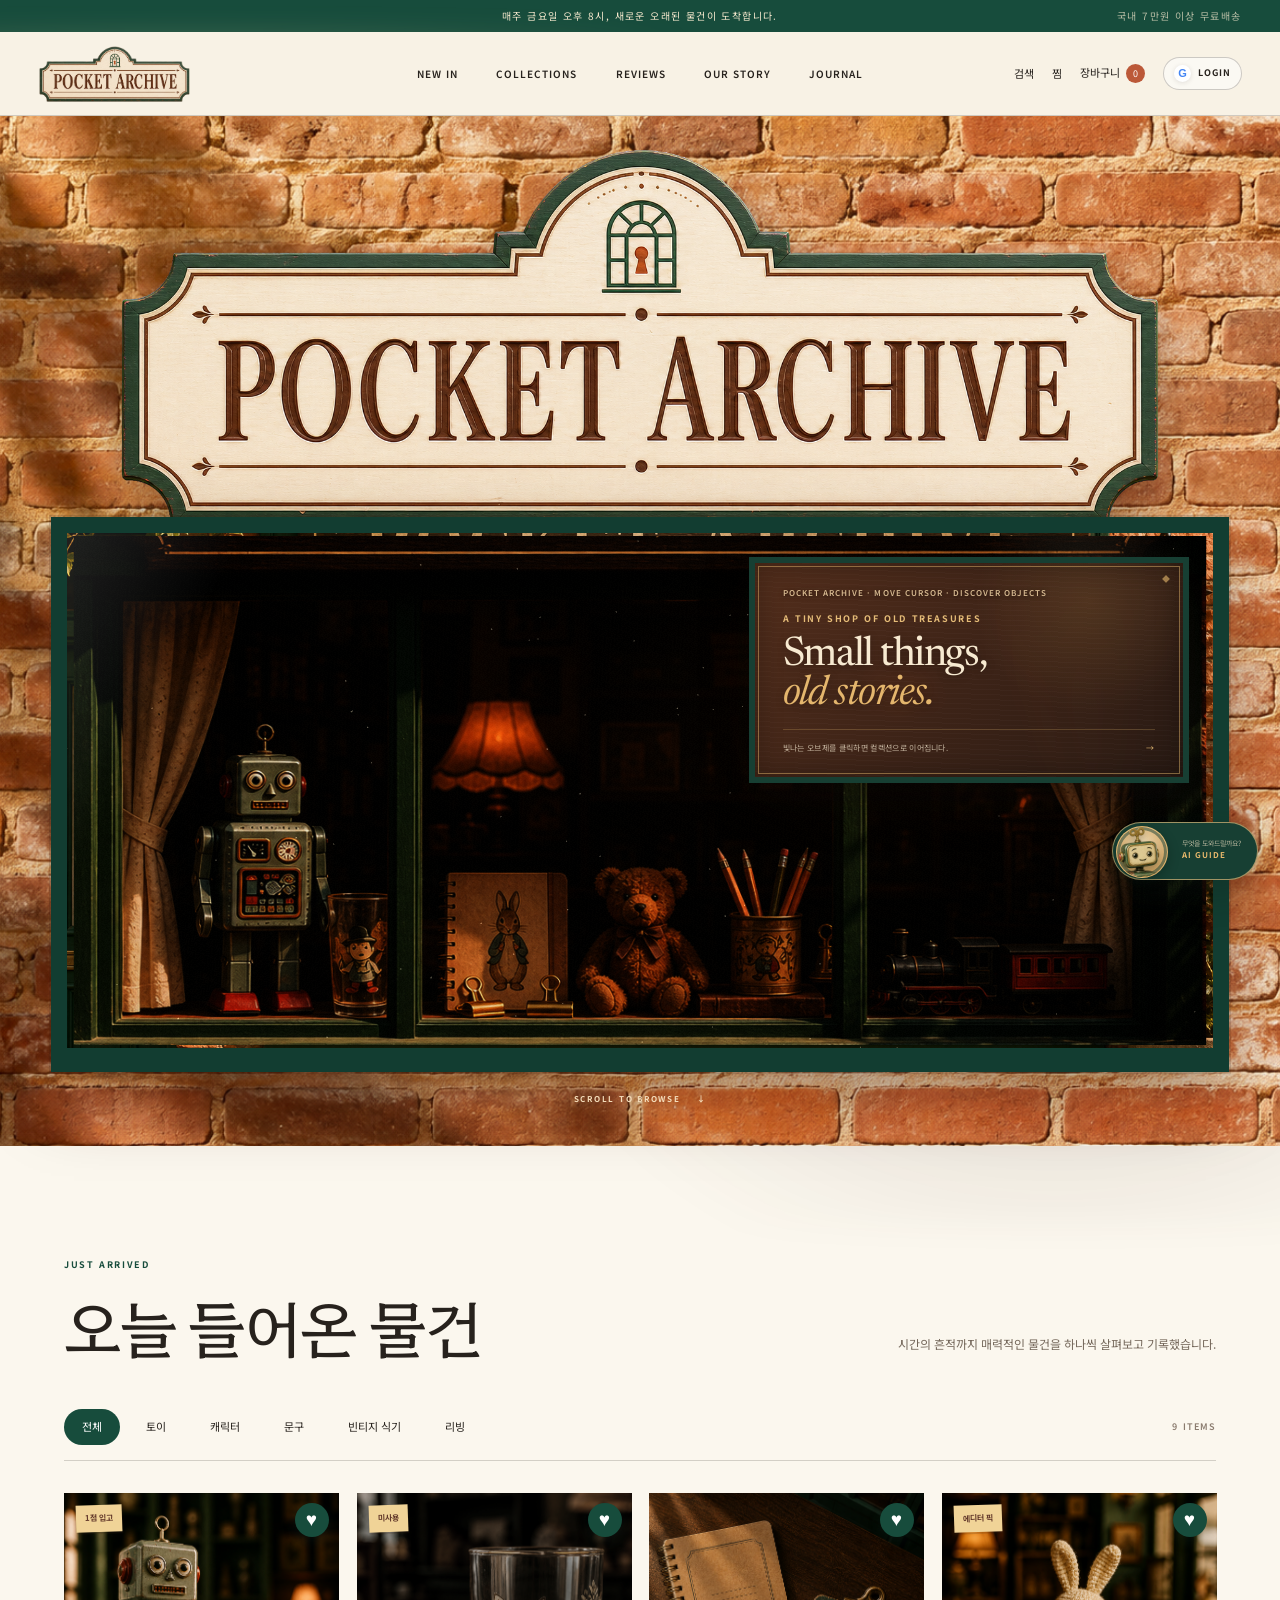
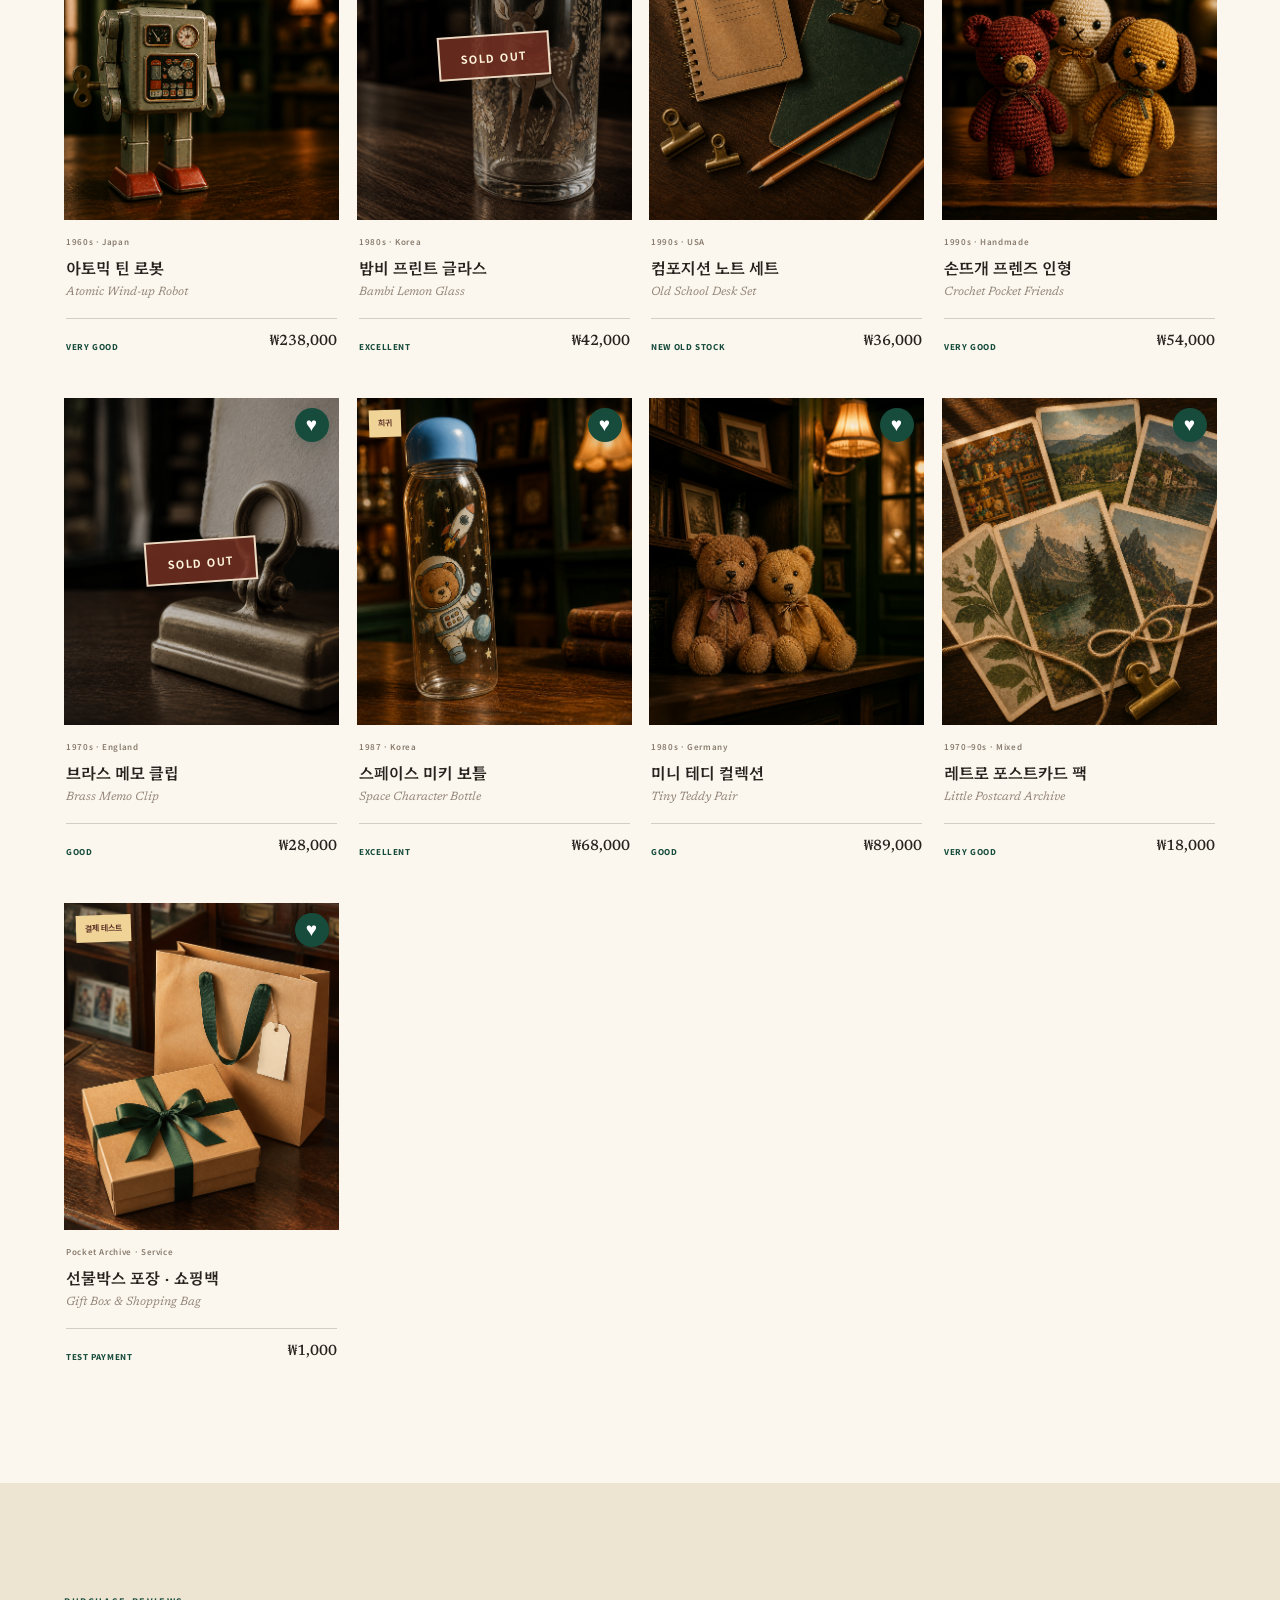
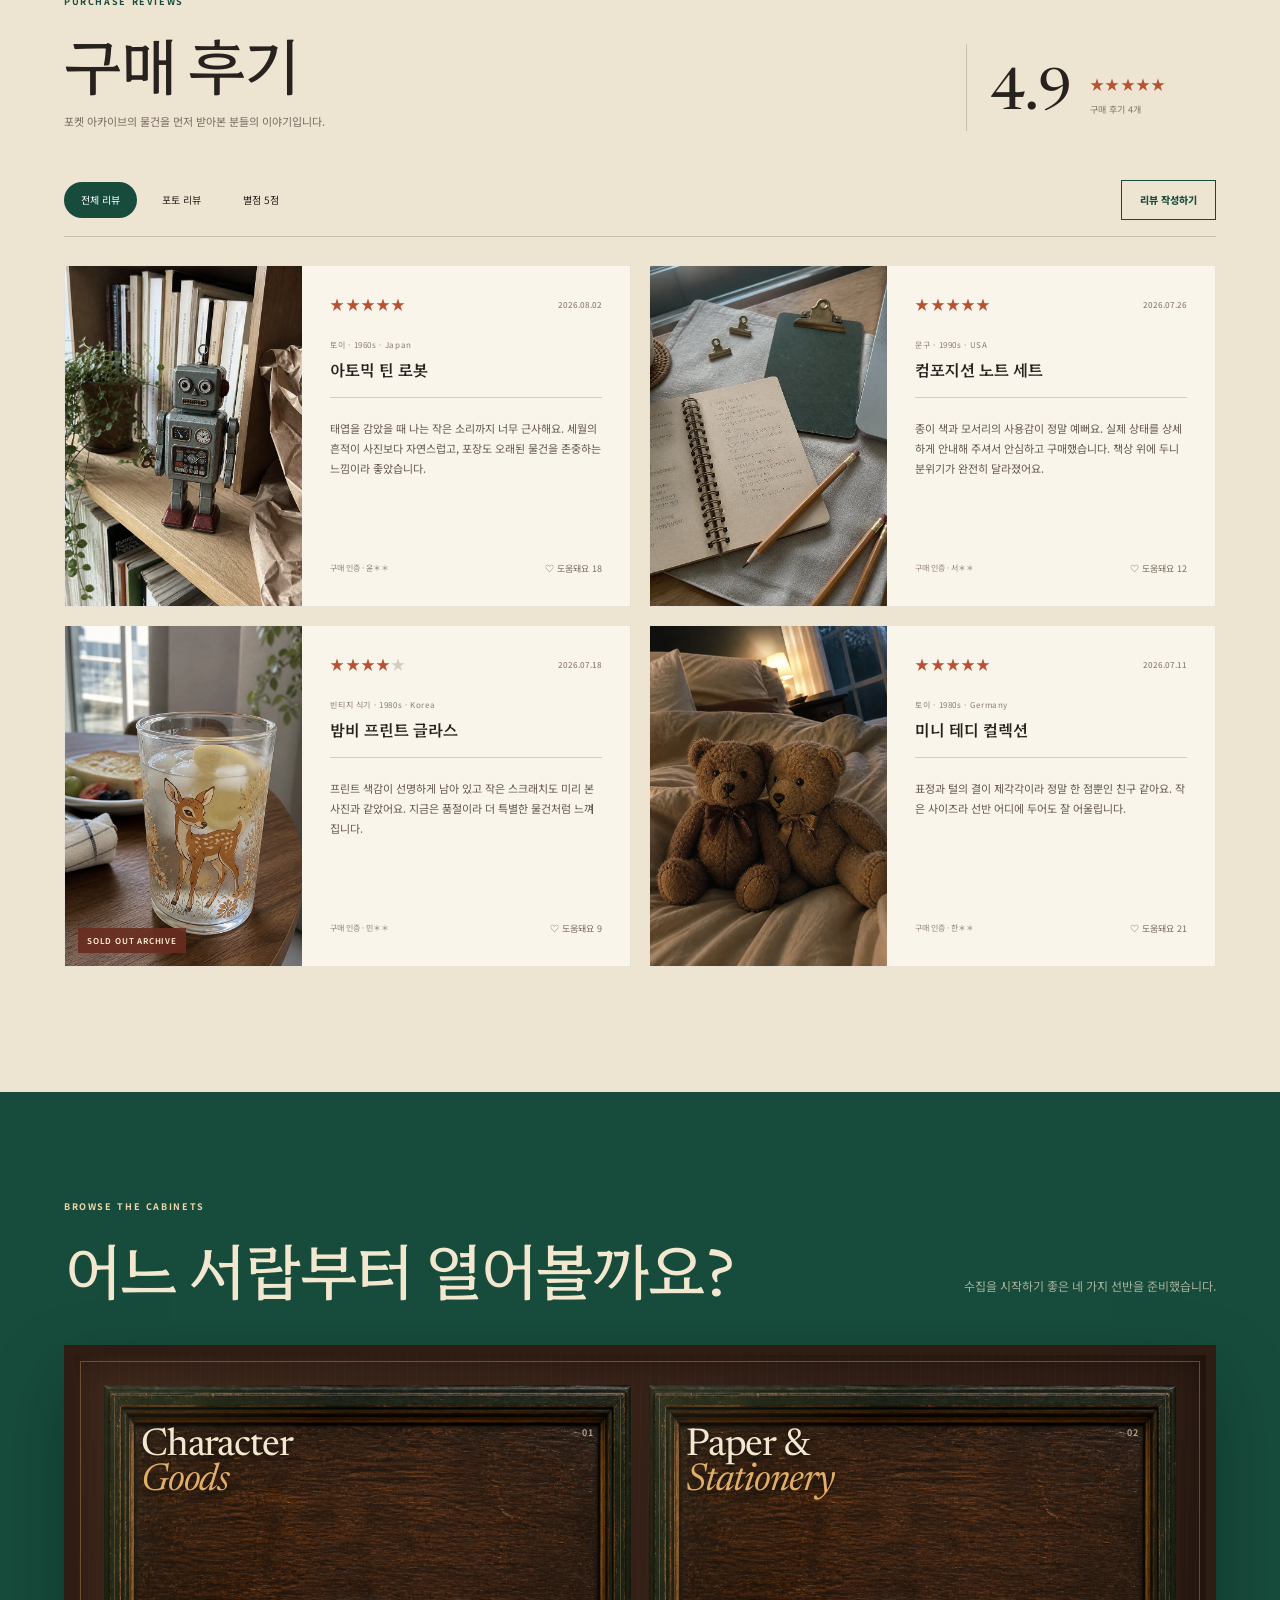
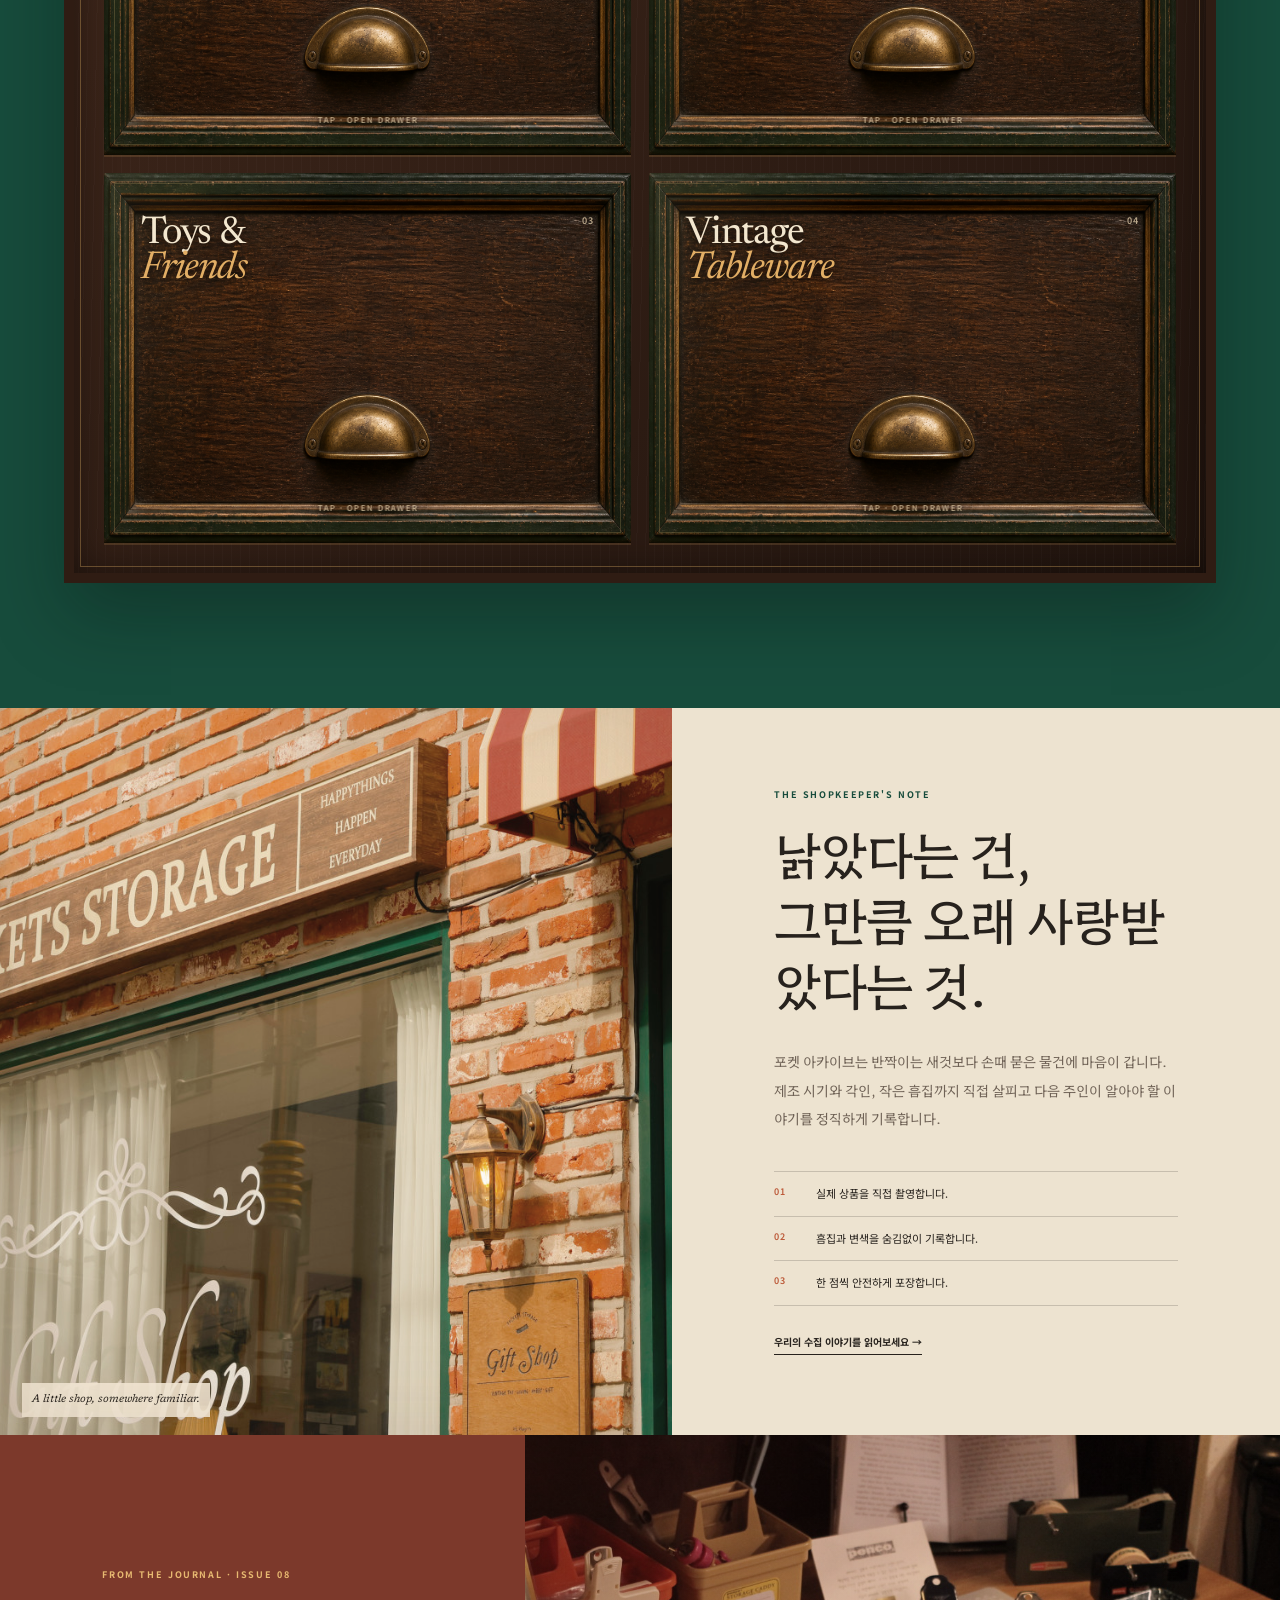
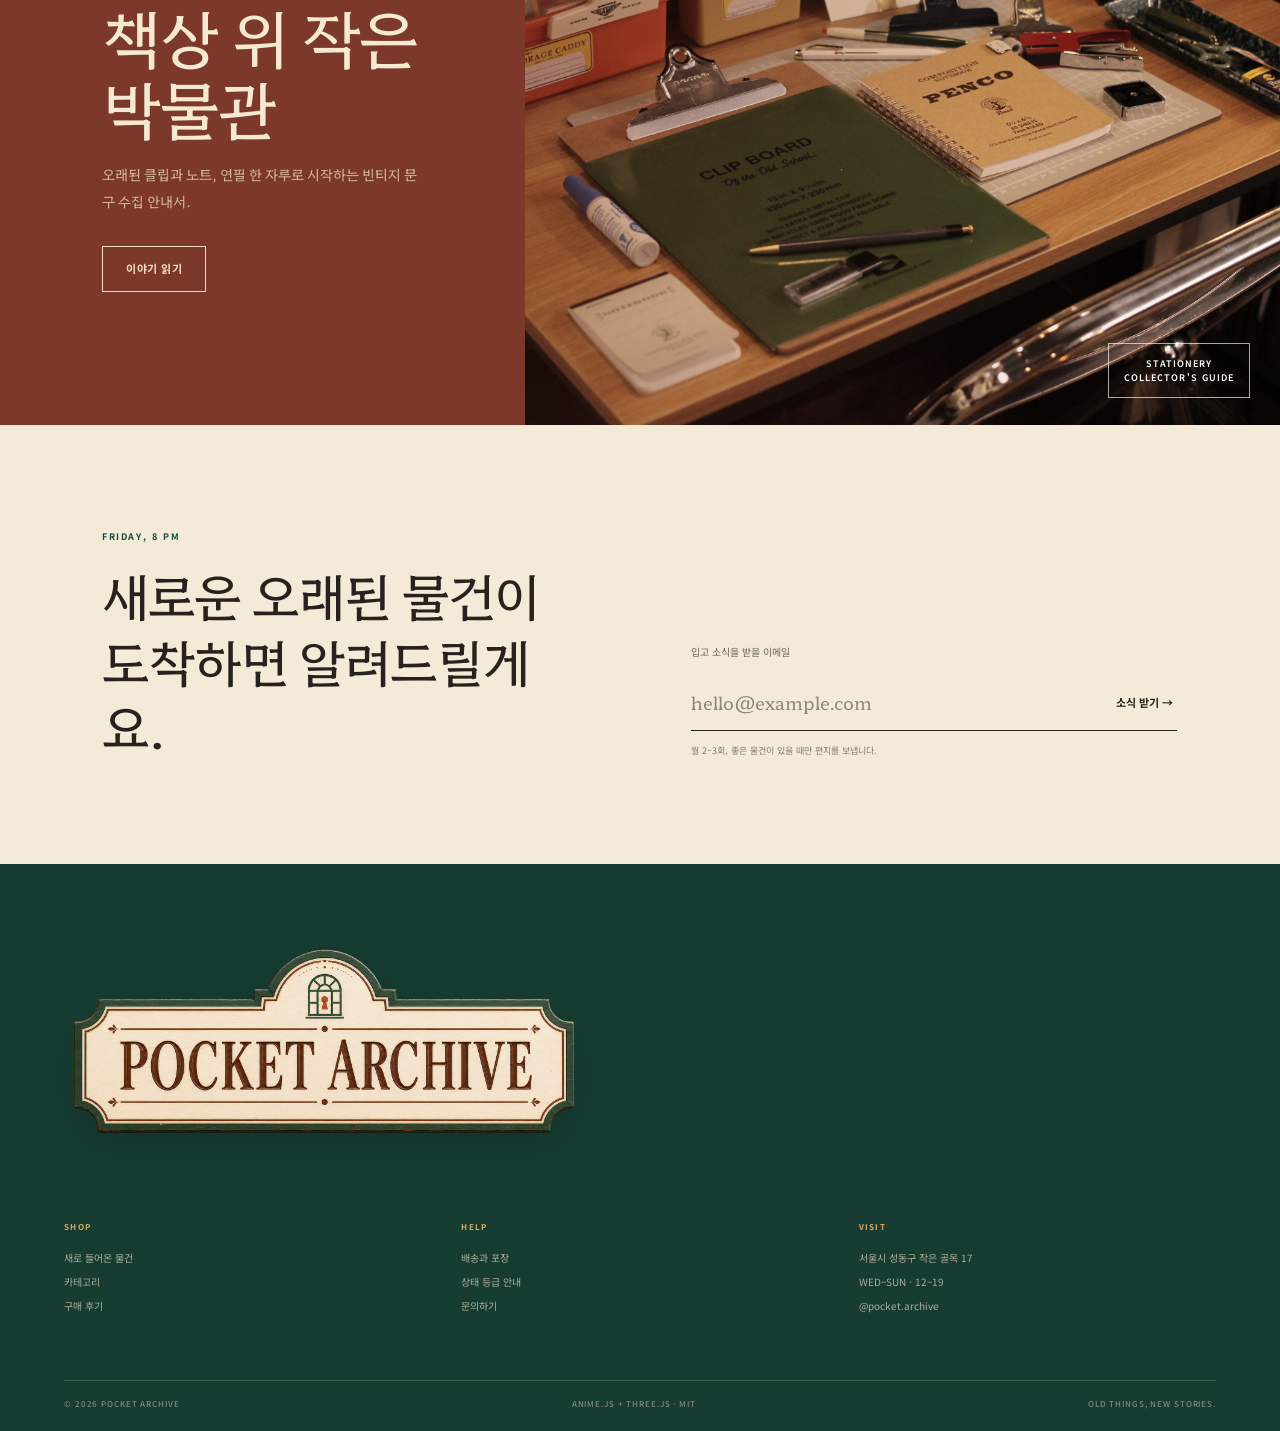
==== commit 9ce76702: "style: remove favorite button outline" ====
--- a/journal/index.html
+++ b/journal/index.html
@@ -5,8 +5,8 @@
     <meta name="viewport" content="width=device-width, initial-scale=1.0" />
     <meta name="description" content="빈티지 제품 수집과 보관을 위한 Pocket Archive 저널." />
     <title>Collector's Journal · Pocket Archive</title>
-    <script type="module" crossorigin src="/assets/src-Bn_2J9Gm.js"></script>
-    <link rel="stylesheet" crossorigin href="/assets/src-DFvsWDjX.css">
+    <script type="module" crossorigin src="/assets/src-DFPSJand.js"></script>
+    <link rel="stylesheet" crossorigin href="/assets/src-DQDSViZi.css">
   </head>
   <body>
     <div id="root"></div>
--- a/assets/src-DQDSViZi.css
+++ b/assets/src-DQDSViZi.css
@@ -0,0 +1 @@
+@import "https://fonts.googleapis.com/css2?family=Hahmlet:wght@300;400;500;600;700&family=Newsreader:ital,opsz,wght@0,6..72,300..700;1,6..72,300..700&family=Noto+Sans+KR:wght@400;500;600;700&display=swap";.mypage-shell,.mypage-gate{color:#29231f;min-height:100vh;font-family:var(--font-sans);background:#eee6d7}.mypage-header{background:#f7f0e2e0;border-bottom:1px solid #3028222e;justify-content:space-between;align-items:center;height:92px;padding:0 5vw;display:flex}.mypage-brand{width:210px;height:66px;display:block}.mypage-brand img{object-fit:contain;width:100%;height:100%}.mypage-header>div{align-items:center;gap:38px;display:flex}.mypage-header span{color:#9d5138;letter-spacing:.17em;font-size:8px;font-weight:700}.mypage-header a:last-child{font-size:10px;font-weight:700}.member-hero{color:#f5e8ce;background:radial-gradient(circle at 76% 20%,#daa95c2e,#0000 26%),repeating-linear-gradient(2deg,#ffffff05 0 1px,#0000 1px 5px),#193f34;grid-template-columns:auto 1fr auto;align-items:center;gap:34px;min-height:330px;padding:55px 7vw;display:grid;overflow:hidden;box-shadow:inset 0 -20px 45px #0714102e}.member-avatar{outline-offset:5px;width:104px;height:104px;font-family:var(--font-display);background:#7c432f;border:5px solid #d9af70;border-radius:50%;outline:1px solid #ffedc4b3;place-items:center;font-size:42px;display:grid;overflow:hidden}.member-avatar img{object-fit:cover;width:100%;height:100%}.member-hero>div:nth-child(2)>span{color:#dbb274;letter-spacing:.15em;font-size:8px;font-weight:700}.member-hero h1{font-family:var(--font-serif-ko);letter-spacing:-.045em;margin:12px 0 0;font-size:clamp(44px,5vw,70px);font-weight:420;line-height:1.06}.member-hero h1 i{color:#e2b771;font-family:var(--font-display);font-weight:400}.member-hero dl{border:1px solid #eed7ab40;grid-template-columns:repeat(3,auto);gap:0;margin:0;display:grid}.member-hero dl div{border-right:1px solid #eed7ab33;min-width:108px;padding:20px 22px}.member-hero dl div:last-child{border:0}.member-hero dt{color:#d5aa69;letter-spacing:.14em;font-size:7px;font-weight:700}.member-hero dd{font-family:var(--font-display);margin:8px 0 0;font-size:18px}.mypage-layout{grid-template-columns:230px 1fr;gap:46px;width:min(1400px,92vw);margin:0 auto;padding:68px 0 120px;display:grid}.account-nav{border-top:3px solid #193f34;border-bottom:1px solid #30282238;flex-direction:column;align-self:start;padding:23px 0;display:flex;position:sticky;top:24px}.account-nav>span{color:#9d5138;letter-spacing:.16em;margin:0 15px 18px;font-size:8px;font-weight:700}.account-nav a{font-family:var(--font-serif-ko);border-top:1px solid #3028221f;align-items:center;gap:12px;padding:14px 15px;font-size:13px;display:flex}.account-nav a:hover{background:#ffffff5c}.account-nav a b{color:#a26048;font:600 8px var(--font-sans)}.account-nav a em{color:#f3e4c9;background:#193f34;border-radius:50%;place-items:center;min-width:20px;height:20px;margin-left:auto;font-size:8px;font-style:normal;display:inline-grid}.account-nav button{cursor:pointer;color:#76695e;text-align:left;background:0 0;border:0;border-bottom:1px solid #847669;margin:20px 15px 0;padding:10px 0;font-size:9px}.account-content{min-width:0}.mypage-notice{z-index:20;color:#6e3e2d;background:#efe0c4;border:1px solid #975f404d;justify-content:space-between;margin-bottom:16px;padding:14px 17px;font-size:10px;display:flex;position:sticky;top:12px;box-shadow:0 8px 20px #33251c1a}.mypage-notice button{cursor:pointer;background:0 0;border:0}.account-panel{background:#f7f1e5;border:1px solid #30282229;margin-bottom:32px;padding:46px 50px 50px;scroll-margin-top:24px;box-shadow:0 16px 40px #34271d12}.panel-heading{border-bottom:1px solid #30282229;justify-content:space-between;align-items:end;gap:32px;margin-bottom:34px;padding-bottom:25px;display:flex}.panel-heading span{color:#9d5138;letter-spacing:.15em;font-size:8px;font-weight:700}.panel-heading h2{font-family:var(--font-serif-ko);letter-spacing:-.035em;margin:7px 0 0;font-size:37px;font-weight:440}.panel-heading p{color:#7b6e62;max-width:260px;margin:0 0 3px;font-size:10px;line-height:1.6}.panel-heading>button{color:#193f34;cursor:pointer;background:0 0;border:1px solid #193f34;padding:10px 15px;font-size:9px;font-weight:700}.profile-form{grid-template-columns:1fr 1fr;gap:19px 15px;display:grid}.profile-form label:not(.consent-row),.address-meta-grid label{flex-direction:column;gap:8px;display:flex}.profile-form label span,.address-meta-grid label span{color:#74675b;font-size:9px;font-weight:700}.profile-form input:not([type=checkbox]),.address-meta-grid input{background:#fffdf8;border:1px solid #30282233;border-radius:0;outline:none;height:48px;padding:0 14px;font-size:11px}.profile-form input:focus,.address-meta-grid input:focus{border-color:#193f34;box-shadow:0 0 0 2px #193f3414}.profile-form input[readonly]{color:#7b7065;background:#ece5d8}.consent-row{color:#72665b;grid-column:1/-1;align-items:center;gap:9px;margin-top:3px;font-size:10px;display:flex}.consent-row input,.default-check input{accent-color:#193f34}.ledger-button{color:#f5e7cd;cursor:pointer;letter-spacing:.03em;background:#193f34;border:0;min-height:49px;padding:0 24px;font-size:10px;font-weight:700}.ledger-button:disabled{cursor:wait;opacity:.55}.profile-form .ledger-button{grid-column:1/-1;justify-self:end;min-width:180px}.saved-address-list{gap:10px;display:grid}.saved-address-list article{background:#fffdf8ad;border:1px solid #3028222b;grid-template-columns:54px 1fr auto;gap:18px;padding:23px 20px;display:grid;position:relative}.saved-address-list article.is-default{border-color:#193f34ad;box-shadow:inset 4px 0 #193f34}.address-index{color:#a3674e;font-family:var(--font-display);align-self:start;font-size:20px}.address-copy>div{align-items:center;gap:9px;display:flex}.address-copy strong{font-family:var(--font-serif-ko);font-size:17px;font-weight:600}.address-copy em{color:#f4e4c7;background:#193f34;padding:4px 7px;font-size:7px;font-style:normal}.address-copy>b{margin:10px 0 5px;font-size:10px;display:block}.address-copy p{color:#74685d;margin:0;font-size:10px;line-height:1.7}.address-actions{align-items:start;gap:5px;display:flex}.address-actions button{cursor:pointer;color:#6d6156;background:0 0;border:1px solid #30282230;padding:7px 9px;font-size:8px}.address-actions button:first-child{color:#8b4935;border-color:#8b5943}.address-actions button.is-map-active{color:#f4e4c7;background:#193f34;border-color:#193f34}.kakao-map-card{background:#eee4d3;border:1px solid #30282233;margin-top:20px;overflow:hidden}.kakao-map-heading{border-bottom:1px solid #30282229;justify-content:space-between;align-items:center;gap:20px;min-height:61px;padding:13px 17px;display:flex}.kakao-map-heading>div{align-items:baseline;gap:10px;min-width:0;display:flex}.kakao-map-heading span{color:#a45e43;letter-spacing:.16em;font-size:7px;font-weight:800}.kakao-map-heading strong{font-family:var(--font-serif-ko);text-overflow:ellipsis;white-space:nowrap;font-size:16px;font-weight:600;overflow:hidden}.kakao-map-heading a{color:#5d5046;flex:none;font-size:8px;font-weight:700}.kakao-map-stage{background:#d8cdbb;height:330px;position:relative;overflow:hidden}.kakao-map-canvas{width:100%;height:100%}.kakao-map-message{color:#6f6255;text-align:center;background:radial-gradient(circle at 50% 42%,#f6ecd7f5,#e0d3bcf0);align-content:center;justify-items:center;gap:7px;padding:20px;display:grid;position:absolute;inset:0}.kakao-map-message span{font-size:9px}.kakao-map-message b{font-family:var(--font-serif-ko);font-size:15px;font-weight:520}.kakao-map-message i{border:2px solid #193f3433;border-top-color:#193f34;border-radius:50%;width:24px;height:24px;animation:.8s linear infinite kakaoMapSpin}.kakao-map-address{color:#6e6258;border-top:1px solid #30282224;margin:0;padding:12px 17px;font-size:9px;line-height:1.6}.address-editor .kakao-map-card{background:#efdcbb14;border-color:#e1b8774d;margin:18px 0 0}.address-editor .kakao-map-heading{border-color:#e1b87738}.address-editor .kakao-map-heading span{color:#e0b36e}.address-editor .kakao-map-heading strong,.address-editor .kakao-map-heading a{color:#ead7b9}.address-editor .kakao-map-address{color:#d3bd9c;border-color:#e1b87733}.kakao-map-card.is-compact .kakao-map-stage{height:250px}@keyframes kakaoMapSpin{to{transform:rotate(360deg)}}.empty-address{text-align:center;background:#fffdf866;border:1px dashed #3028223d;padding:48px 20px}.empty-address span{font-family:var(--font-serif-ko);font-size:17px}.empty-address p{color:#7e7164;margin:8px 0 0;font-size:10px}.address-editor{outline-offset:-11px;color:#f4e5ca;background:linear-gradient(#ffffff06,#ffffff06),#442d23;border:6px solid #5b392a;outline:1px solid #b88a55;margin-top:28px;padding:31px}.address-editor>div:first-child{margin-bottom:22px}.address-editor>div:first-child span{color:#dda967;letter-spacing:.15em;font-size:8px;font-weight:700}.address-editor h3{font-family:var(--font-serif-ko);margin:6px 0 0;font-size:27px;font-weight:460}.address-meta-grid{grid-template-columns:repeat(3,1fr);gap:10px;margin-bottom:18px;display:grid}.address-editor .address-meta-grid label span,.address-editor .kakao-address-fieldset label>span{color:#d4b98e}.address-editor .address-meta-grid input{color:#2a231e;background:#fffbf1ed;border-color:#f4e5ca38}.address-editor .kakao-address-fieldset{background:#efdcbb14;border-color:#e1b8774d}.address-editor .kakao-address-fieldset legend{color:#e0b36e}.address-editor .address-status{color:#c9b495}.default-check{color:#dcc5a1;align-items:center;gap:9px;margin:15px 0 20px;font-size:10px;display:flex}.editor-actions{align-items:center;gap:12px;display:flex}.editor-actions .ledger-button{color:#2f251d;background:#e1b36c}.editor-actions>button:last-child:not(.ledger-button){color:#ead6b5;cursor:pointer;background:0 0;border:0;border-bottom:1px solid #f4e5ca80;padding:12px;font-size:9px}.mypage-gate{background:radial-gradient(circle at 20% 20%,#e0b26529,#0000 30%),#173d32;place-items:center;padding:28px;display:grid;position:relative;overflow:hidden}.mypage-gate:before{content:"";pointer-events:none;border:1px solid #e5be7d47;position:absolute;inset:20px}.mypage-logo{width:210px;height:70px;position:absolute;top:27px;left:38px}.mypage-logo img{object-fit:contain;width:100%;height:100%}.login-ledger,.mypage-gate>div:not(.account-loading){outline-offset:-14px;text-align:center;background:#f1e5cf;border:8px solid #5b392a;outline:1px solid #c6975d;width:min(580px,100%);padding:56px;position:relative;box-shadow:0 30px 70px #06120e6b}.login-ledger>span,.mypage-gate>div>span{color:#9d5138;letter-spacing:.17em;font-size:8px;font-weight:700}.login-ledger h1,.mypage-gate h1{font-family:var(--font-serif-ko);margin:14px 0 18px;font-size:42px;font-weight:440;line-height:1.2}.login-ledger p,.mypage-gate p{color:#75685c;max-width:390px;margin:0 auto 25px;font-size:11px;line-height:1.8}.login-ledger button{cursor:pointer;background:#fff;border:1px solid #30282233;min-width:210px;height:50px;font-size:11px;font-weight:700}.login-ledger button b{color:#fff;background:#4285f4;border-radius:50%;place-items:center;width:22px;height:22px;margin-right:10px;display:inline-grid}.login-ledger small{color:#9b4e39;margin-top:15px;display:block}.account-loading{gap:8px;display:flex}.account-loading span{background:#e3b36a;border-radius:50%;width:11px;height:11px;animation:.8s ease-in-out infinite alternate accountPulse}.account-loading span:nth-child(2){animation-delay:.15s}.account-loading span:nth-child(3){animation-delay:.3s}@keyframes accountPulse{to{opacity:.3;transform:translateY(-8px)}}@media (width<=980px){.member-hero{grid-template-columns:auto 1fr}.member-hero dl{grid-column:1/-1}.mypage-layout{grid-template-columns:1fr}.account-nav{border-top-width:2px;grid-template-columns:repeat(3,1fr);padding:0;display:grid;position:static}.account-nav>span,.account-nav button{grid-column:1/-1}.account-nav a{border-right:1px solid #3028221f}}@media (width<=680px){.mypage-header{height:72px;padding:0 16px}.mypage-brand{width:155px;height:52px}.mypage-header span{display:none}.member-hero{padding:48px 22px;display:block}.member-avatar{width:78px;height:78px;margin-bottom:25px}.member-hero h1{font-size:43px}.member-hero dl{display:none}.mypage-layout{width:auto;margin:0 14px;padding:25px 0 70px}.account-nav{grid-template-columns:1fr}.account-nav>span,.account-nav button{grid-column:auto}.account-panel{padding:33px 18px 24px}.panel-heading{display:block}.panel-heading p,.panel-heading>button{margin-top:16px}.profile-form{grid-template-columns:1fr}.consent-row,.profile-form .ledger-button{grid-column:auto}.profile-form .ledger-button{width:100%}.saved-address-list article{grid-template-columns:36px 1fr;padding:20px 14px}.address-actions{flex-wrap:wrap;grid-column:2}.kakao-map-stage{height:270px}.kakao-map-card.is-compact .kakao-map-stage{height:220px}.kakao-map-heading>div{gap:4px;display:grid}.address-editor{margin-left:-6px;margin-right:-6px;padding:28px 17px}.address-meta-grid{grid-template-columns:1fr}.mypage-logo{top:22px;left:50%;transform:translate(-50%)}.login-ledger,.mypage-gate>div:not(.account-loading){padding:45px 22px}.login-ledger h1,.mypage-gate h1{font-size:34px}}.journal-page-shell{color:#282018;background:#f3ecdd;min-width:320px;overflow:hidden}.journal-header{z-index:20;-webkit-backdrop-filter:blur(14px);backdrop-filter:blur(14px);background:#f5eedff0;border-bottom:1px solid #27362a2e;grid-template-columns:220px 1fr 220px;align-items:center;height:78px;padding:0 4vw;display:grid;position:sticky;top:0}.journal-brand{align-items:center;width:190px;height:60px;display:flex}.journal-brand img{object-fit:contain;width:100%;height:100%}.journal-header>span{color:#1a493a;font:700 9px var(--font-sans);letter-spacing:.2em;text-align:center}.journal-back{color:#71382d;justify-self:end;font-size:10px;font-weight:700}.journal-hero{color:#f4e6cc;background:#183e33;grid-template-columns:.82fr 1.18fr;min-height:720px;display:grid}.journal-hero-copy{flex-direction:column;justify-content:center;padding:80px 7vw;display:flex}.journal-hero-copy>span,.journal-section-title>span,.reader-kicker,.journal-ending>span{color:#d7a45f;font:700 9px var(--font-sans);letter-spacing:.18em}.journal-hero h1{font-family:var(--font-serif-ko);letter-spacing:-.055em;margin:24px 0 28px;font-size:clamp(48px,5.4vw,78px);font-weight:430;line-height:1.18}.journal-hero p{color:#f4e6ccb3;max-width:490px;font-family:var(--font-serif-ko);margin:0;font-size:15px;line-height:2}.journal-hero-image{min-height:720px;position:relative;overflow:hidden}.journal-hero-image:after{content:"";pointer-events:none;position:absolute;inset:0;box-shadow:inset 40px 0 80px #091f186b}.journal-hero-image img{object-fit:cover;filter:saturate(.75)sepia(.12);width:100%;height:100%}.journal-library{padding:120px 5vw 140px}.journal-section-title{grid-template-columns:1fr auto;align-items:end;max-width:1440px;margin:0 auto 50px;display:grid}.journal-section-title h2{font-family:var(--font-serif-ko);letter-spacing:-.045em;margin:12px 0 0;font-size:clamp(42px,5vw,66px);font-weight:430}.journal-section-title p{color:#74685b;grid-area:1/2/3;max-width:320px;margin:0 0 8px 50px;font-size:11px;line-height:1.8}.journal-card-grid{border-top:1px solid #b8aa96;border-left:1px solid #b8aa96;grid-template-columns:repeat(3,1fr);max-width:1440px;margin:auto;display:grid}.journal-card{min-width:0;color:inherit;cursor:pointer;text-align:left;background:0 0;border:1px solid #b8aa96;border-top:0;border-left:0;padding:0;transition:background .25s,transform .25s;overflow:hidden}.journal-card:hover,.journal-card.is-selected{background:#eadbc2}.journal-card-image{height:280px;display:block;position:relative;overflow:hidden}.journal-card-image img{object-fit:cover;filter:saturate(.7)sepia(.08);width:100%;height:100%;transition:transform .6s cubic-bezier(.2,.75,.2,1),filter .4s}.journal-card:hover img{filter:saturate(.9);transform:scale(1.045)}.journal-card-image b{color:#71382d;width:35px;height:35px;font:700 9px var(--font-sans);background:#f4ead7;border-radius:50%;place-items:center;display:grid;position:absolute;top:14px;right:16px}.journal-card-copy{flex-direction:column;min-height:245px;padding:27px 28px 25px;display:flex}.journal-card-copy small{color:#8b4c3d;font:700 8px var(--font-sans);letter-spacing:.13em}.journal-card-copy strong{font-family:var(--font-serif-ko);letter-spacing:-.025em;margin:15px 0 12px;font-size:25px;font-weight:550;line-height:1.35}.journal-card-copy>span{color:#75695d;font-size:11px;line-height:1.75}.journal-card-copy i{color:#1d4a3c;margin-top:auto;padding-top:22px;font-size:9px;font-style:normal;font-weight:800}.journal-reader{background:#eee1ca;border-top:1px solid #684d312e;grid-template-columns:minmax(220px,.36fr) minmax(0,1fr);padding:115px max(5vw,50vw - 720px);scroll-margin-top:78px;display:grid}.reader-aside{color:#7b4938;flex-direction:column;align-self:start;padding:7px 50px 0 0;display:flex;position:sticky;top:118px}.reader-aside span{font:700 10px var(--font-sans);letter-spacing:.18em}.reader-aside strong{font-family:var(--font-display);margin:16px 0 9px;font-size:34px;font-weight:450}.reader-aside small{color:#87796b;font:600 8px var(--font-sans);letter-spacing:.12em}.reader-main{border-left:1px solid #bbaa91;max-width:920px;padding-left:clamp(35px,7vw,105px);animation:.5s both readerEnter}@keyframes readerEnter{0%{opacity:0;transform:translateY(18px)}}.reader-main h2{max-width:760px;font-family:var(--font-serif-ko);letter-spacing:-.05em;margin:20px 0 27px;font-size:clamp(43px,5vw,70px);font-weight:460;line-height:1.2}.reader-intro{color:#5f554a;max-width:760px;font-family:var(--font-serif-ko);margin:0 0 55px;font-size:18px;line-height:2}.reader-main figure{margin:0 0 62px}.reader-main figure img{object-fit:cover;filter:saturate(.78)sepia(.07);width:100%;height:min(55vw,580px)}.reader-main figcaption{color:#8a7c6e;margin-top:12px;font-size:9px}.reader-main>section{max-width:760px;margin:0 0 48px}.reader-main>section h3,.reader-checklist h3{font-family:var(--font-serif-ko);letter-spacing:-.03em;margin:0 0 16px;font-size:28px;font-weight:600}.reader-main>section p{color:#5e554c;font-family:var(--font-serif-ko);margin:0;font-size:15px;line-height:2.15}.reader-checklist{background:#f7efdea3;border:1px solid #ad9471;max-width:760px;margin-top:70px;padding:35px 38px}.reader-checklist>span{color:#8b4a39;font:700 8px var(--font-sans);letter-spacing:.16em}.reader-checklist h3{margin-top:12px}.reader-checklist ul{border-top:1px solid #c6b79e;margin:24px 0 0;padding:20px 0 0;list-style:none}.reader-checklist li{color:#655b51;padding:8px 0 8px 25px;font-size:12px;position:relative}.reader-checklist li:before{content:"✓";color:#1c4a3b;font-weight:900;position:absolute;left:0}.journal-ending{color:#f4e6cc;text-align:center;background:#7b392d;padding:130px 5vw}.journal-ending h2{font-family:var(--font-serif-ko);letter-spacing:-.045em;margin:22px auto 36px;font-size:clamp(40px,5vw,67px);font-weight:430;line-height:1.28}.journal-ending a{border-bottom:1px solid #f4e6ccb3;padding-bottom:7px;font-size:11px;font-weight:700;display:inline-flex}@media (width<=900px){.journal-header{grid-template-columns:180px 1fr}.journal-header>span{display:none}.journal-hero{grid-template-columns:1fr}.journal-hero,.journal-hero-image{min-height:560px}.journal-card-grid{grid-template-columns:repeat(2,1fr)}.journal-reader{grid-template-columns:1fr}.reader-aside{margin-bottom:45px;position:static}.reader-main{border-left:0;padding-left:0}}@media (width<=600px){.journal-header{grid-template-columns:145px 1fr;height:68px;padding:0 16px}.journal-brand{width:140px;height:52px}.journal-back{font-size:8px}.journal-hero-copy{padding:72px 24px 64px}.journal-hero h1{font-size:44px}.journal-hero-image{min-height:420px}.journal-library{padding:85px 16px 95px}.journal-section-title{display:block}.journal-section-title p{margin:18px 0 0}.journal-card-grid{grid-template-columns:1fr}.journal-card{grid-template-columns:42% 58%;display:grid}.journal-card-image{height:100%;min-height:235px}.journal-card-copy{min-height:235px;padding:22px 18px}.journal-card-copy strong{font-size:20px}.journal-reader{padding:78px 20px 90px}.reader-main h2{font-size:42px}.reader-intro{font-size:16px}.reader-main figure img{height:380px}.reader-checklist{padding:28px 23px}}@layer properties{@supports (((-webkit-hyphens:none)) and (not (margin-trim:inline))) or ((-moz-orient:inline) and (not (color:rgb(from red r g b)))){*,:before,:after,::backdrop{--tw-rotate-x:initial;--tw-rotate-y:initial;--tw-rotate-z:initial;--tw-skew-x:initial;--tw-skew-y:initial;--tw-border-style:solid;--tw-shadow:0 0 #0000;--tw-shadow-color:initial;--tw-shadow-alpha:100%;--tw-inset-shadow:0 0 #0000;--tw-inset-shadow-color:initial;--tw-inset-shadow-alpha:100%;--tw-ring-color:initial;--tw-ring-shadow:0 0 #0000;--tw-inset-ring-color:initial;--tw-inset-ring-shadow:0 0 #0000;--tw-ring-inset:initial;--tw-ring-offset-width:0px;--tw-ring-offset-color:#fff;--tw-ring-offset-shadow:0 0 #0000;--tw-outline-style:solid;--tw-blur:initial;--tw-brightness:initial;--tw-contrast:initial;--tw-grayscale:initial;--tw-hue-rotate:initial;--tw-invert:initial;--tw-opacity:initial;--tw-saturate:initial;--tw-sepia:initial;--tw-drop-shadow:initial;--tw-drop-shadow-color:initial;--tw-drop-shadow-alpha:100%;--tw-drop-shadow-size:initial}}}@layer theme{:root,:host{--font-sans:ui-sans-serif, system-ui, sans-serif, "Apple Color Emoji", "Segoe UI Emoji", "Segoe UI Symbol", "Noto Color Emoji";--font-mono:ui-monospace, SFMono-Regular, Menlo, Monaco, Consolas, "Liberation Mono", "Courier New", monospace;--spacing:.25rem;--default-font-family:var(--font-sans);--default-mono-font-family:var(--font-mono)}}@layer base{*,:after,:before,::backdrop{box-sizing:border-box;border:0 solid;margin:0;padding:0}::file-selector-button{box-sizing:border-box;border:0 solid;margin:0;padding:0}html,:host{-webkit-text-size-adjust:100%;tab-size:4;line-height:1.5;font-family:var(--default-font-family,ui-sans-serif, system-ui, sans-serif, "Apple Color Emoji", "Segoe UI Emoji", "Segoe UI Symbol", "Noto Color Emoji");font-feature-settings:var(--default-font-feature-settings,normal);font-variation-settings:var(--default-font-variation-settings,normal);-webkit-tap-highlight-color:transparent}hr{height:0;color:inherit;border-top-width:1px}abbr:where([title]){-webkit-text-decoration:underline dotted;text-decoration:underline dotted}h1,h2,h3,h4,h5,h6{font-size:inherit;font-weight:inherit}a{color:inherit;-webkit-text-decoration:inherit;-webkit-text-decoration:inherit;-webkit-text-decoration:inherit;-webkit-text-decoration:inherit;text-decoration:inherit}b,strong{font-weight:bolder}code,kbd,samp,pre{font-family:var(--default-mono-font-family,ui-monospace, SFMono-Regular, Menlo, Monaco, Consolas, "Liberation Mono", "Courier New", monospace);font-feature-settings:var(--default-mono-font-feature-settings,normal);font-variation-settings:var(--default-mono-font-variation-settings,normal);font-size:1em}small{font-size:80%}sub,sup{vertical-align:baseline;font-size:75%;line-height:0;position:relative}sub{bottom:-.25em}sup{top:-.5em}table{text-indent:0;border-color:inherit;border-collapse:collapse}:-moz-focusring{outline:auto}progress{vertical-align:baseline}summary{display:list-item}ol,ul,menu{list-style:none}img,svg,video,canvas,audio,iframe,embed,object{vertical-align:middle;display:block}img,video{max-width:100%;height:auto}button,input,select,optgroup,textarea{font:inherit;font-feature-settings:inherit;font-variation-settings:inherit;letter-spacing:inherit;color:inherit;opacity:1;background-color:#0000;border-radius:0}::file-selector-button{font:inherit;font-feature-settings:inherit;font-variation-settings:inherit;letter-spacing:inherit;color:inherit;opacity:1;background-color:#0000;border-radius:0}:where(select:is([multiple],[size])) optgroup{font-weight:bolder}:where(select:is([multiple],[size])) optgroup option{padding-inline-start:20px}::file-selector-button{margin-inline-end:4px}::placeholder{opacity:1}@supports (not ((-webkit-appearance:-apple-pay-button))) or (contain-intrinsic-size:1px){::placeholder{color:currentColor}@supports (color:color-mix(in lab, red, red)){::placeholder{color:color-mix(in oklab, currentcolor 50%, transparent)}}}textarea{resize:vertical}::-webkit-search-decoration{-webkit-appearance:none}::-webkit-date-and-time-value{min-height:1lh;text-align:inherit}::-webkit-datetime-edit{display:inline-flex}::-webkit-datetime-edit-fields-wrapper{padding:0}::-webkit-datetime-edit{padding-block:0}::-webkit-datetime-edit-year-field{padding-block:0}::-webkit-datetime-edit-month-field{padding-block:0}::-webkit-datetime-edit-day-field{padding-block:0}::-webkit-datetime-edit-hour-field{padding-block:0}::-webkit-datetime-edit-minute-field{padding-block:0}::-webkit-datetime-edit-second-field{padding-block:0}::-webkit-datetime-edit-millisecond-field{padding-block:0}::-webkit-datetime-edit-meridiem-field{padding-block:0}::-webkit-calendar-picker-indicator{line-height:1}:-moz-ui-invalid{box-shadow:none}button,input:where([type=button],[type=reset],[type=submit]){appearance:button}::file-selector-button{appearance:button}::-webkit-inner-spin-button{height:auto}::-webkit-outer-spin-button{height:auto}[hidden]:where(:not([hidden=until-found])){display:none!important}}@layer components;@layer utilities{.visible{visibility:visible}.absolute{position:absolute}.fixed{position:fixed}.relative{position:relative}.static{position:static}.sticky{position:sticky}.start{inset-inline-start:var(--spacing)}.end{inset-inline-end:var(--spacing)}.container{width:100%}@media (width>=40rem){.container{max-width:40rem}}@media (width>=48rem){.container{max-width:48rem}}@media (width>=64rem){.container{max-width:64rem}}@media (width>=80rem){.container{max-width:80rem}}@media (width>=96rem){.container{max-width:96rem}}.block{display:block}.hidden{display:none}.inline-block{display:inline-block}.table{display:table}.transform{transform:var(--tw-rotate-x,) var(--tw-rotate-y,) var(--tw-rotate-z,) var(--tw-skew-x,) var(--tw-skew-y,)}.resize{resize:both}.border{border-style:var(--tw-border-style);border-width:1px}.shadow{--tw-shadow:0 1px 3px 0 var(--tw-shadow-color,#0000001a), 0 1px 2px -1px var(--tw-shadow-color,#0000001a);box-shadow:var(--tw-inset-shadow), var(--tw-inset-ring-shadow), var(--tw-ring-offset-shadow), var(--tw-ring-shadow), var(--tw-shadow)}.outline{outline-style:var(--tw-outline-style);outline-width:1px}.blur{--tw-blur:blur(8px);filter:var(--tw-blur,) var(--tw-brightness,) var(--tw-contrast,) var(--tw-grayscale,) var(--tw-hue-rotate,) var(--tw-invert,) var(--tw-saturate,) var(--tw-sepia,) var(--tw-drop-shadow,)}.filter{filter:var(--tw-blur,) var(--tw-brightness,) var(--tw-contrast,) var(--tw-grayscale,) var(--tw-hue-rotate,) var(--tw-invert,) var(--tw-saturate,) var(--tw-sepia,) var(--tw-drop-shadow,)}}:root{--cream:#f3ead8;--paper:#fbf7ee;--ink:#27221d;--green:#174c3c;--green-light:#286651;--brick:#bc5938;--brick-dark:#803c2d;--wood:#5b3729;--gold:#d39b42;--line:#27221d30;--font-display:"Newsreader", "Hahmlet", "Noto Serif KR", serif;--font-serif-ko:"Hahmlet", "Newsreader", "Noto Serif KR", serif;--font-sans:"Noto Sans KR", "Apple SD Gothic Neo", sans-serif}*{box-sizing:border-box}html{scroll-behavior:smooth}body{background:var(--paper);color:var(--ink);font-family:var(--font-sans);font-feature-settings:"kern" 1;-webkit-font-smoothing:antialiased;margin:0;font-weight:400;line-height:1.6}button,input{font:inherit}button,a{-webkit-tap-highlight-color:transparent}a{color:inherit;text-decoration:none}button{color:inherit}img{max-width:100%;display:block}.site-shell{min-width:320px;overflow:hidden}.scroll-progress{z-index:140;transform-origin:0;will-change:transform;pointer-events:none;background:#edbd73;height:3px;position:fixed;top:0;left:0;right:0;transform:scaleX(0)}[data-reveal]{will-change:transform, opacity}.announcement{background:var(--green);color:#f6e9ce;letter-spacing:.14em;justify-content:center;align-items:center;gap:40px;height:32px;padding:0 3vw;font-size:10px;display:flex}.announcement-side{opacity:.72;position:absolute;right:3vw}.site-header{z-index:40;border-bottom:1px solid var(--line);-webkit-backdrop-filter:blur(16px);backdrop-filter:blur(16px);background:#f8f2e5f0;grid-template-columns:1fr auto 1fr;align-items:center;height:84px;padding:0 3vw;display:grid;position:sticky;top:0}.brand{align-items:center;width:206px;height:58px;display:flex}.brand img{object-fit:contain;object-position:left center;width:100%;height:100%}.nav{font-family:var(--font-sans);letter-spacing:.1em;align-items:center;gap:clamp(20px,3vw,48px);font-size:10px;font-weight:600;display:flex}.nav a,.header-actions button{transition:color .2s}.nav a:hover,.header-actions button:hover{color:var(--brick)}.header-actions{justify-self:end;align-items:center;gap:18px;display:flex}.header-actions button{cursor:pointer;background:0 0;border:0;padding:8px 0;font-size:11px}.cart-count{background:var(--brick);color:#fff;border-radius:50%;place-items:center;width:19px;height:19px;margin-left:3px;font-size:9px;display:inline-grid}.auth-account{align-items:center;display:flex;position:relative}.header-actions .google-login-trigger{font-family:var(--font-sans);letter-spacing:.1em;background:#ffffff85;border:1px solid #27221d38;border-radius:999px;align-items:center;gap:7px;padding:7px 10px;font-size:9px;font-weight:700;display:inline-flex}.header-actions .google-login-trigger span{color:#4285f4;letter-spacing:0;background:#fff;border-radius:50%;place-items:center;width:17px;height:17px;font:700 11px Arial,sans-serif;display:grid;box-shadow:0 1px 5px #27221d1f}.header-actions .google-login-trigger:disabled{cursor:wait;opacity:.55}.header-actions .account-trigger{background:#ffffff94;border:1px solid #27221d33;border-radius:999px;align-items:center;gap:7px;padding:4px 8px 4px 4px;display:inline-flex}.account-trigger img,.account-trigger>span{object-fit:cover;background:var(--green);color:#fff;border-radius:50%;place-items:center;width:25px;height:25px;font-size:10px;display:grid}.account-trigger b{font-family:var(--font-sans);letter-spacing:.1em;font-size:9px}.account-popover{z-index:60;border:1px solid var(--line);background:var(--paper);width:270px;padding:21px;position:absolute;top:calc(100% + 15px);right:0;box-shadow:0 22px 50px #291d142e}.account-popover:before{content:"";border:7px solid #0000;border-bottom-color:var(--paper);position:absolute;bottom:100%;right:20px}.account-popover>*{display:block}.account-kicker{color:var(--brick);font-family:var(--font-sans);letter-spacing:.14em;margin-bottom:10px;font-size:8px;font-weight:700}.account-popover strong{font-family:var(--font-serif-ko);text-overflow:ellipsis;white-space:nowrap;font-size:18px;font-weight:550;overflow:hidden}.account-popover small{color:#817468;margin:5px 0 17px;font-size:11px;line-height:1.6}.account-page-link{border:1px solid var(--green);color:var(--green);font-family:var(--font-sans);text-align:center;margin-bottom:8px;padding:10px 12px;font-size:10px;font-weight:700}.account-page-link:hover{background:#174c3c14}.header-actions .account-popover button{border:1px solid var(--green);background:var(--green);color:#f8ead0;width:100%;font-family:var(--font-sans);padding:10px 12px;font-size:10px;font-weight:600}.menu-toggle{display:none}.search-panel{background:var(--paper);border-bottom:1px solid var(--line);grid-template-columns:260px 1fr auto;align-items:end;gap:30px;padding:26px 3vw 30px;display:grid;position:absolute;top:100%;left:0;right:0;box-shadow:0 22px 50px #291d1424}.search-panel label{font-family:var(--font-serif-ko);font-size:17px;font-weight:500}.search-panel input{border:0;border-bottom:1px solid var(--ink);background:0 0;outline:none;width:100%;padding:10px 0;font-size:20px}.search-panel a{padding-bottom:10px;font-size:12px;font-weight:700}.hero{isolation:isolate;background:#a45436 url(/brick-wall-hero.png) 50%/cover no-repeat;min-height:980px;padding:22px 4vw 40px;position:relative}.hero:before{content:"";z-index:-1;mix-blend-mode:soft-light;background:linear-gradient(112deg,#ffebbe33,#0000 36%,#4f211414);animation:14s ease-in-out infinite alternate facadeLight;position:absolute;inset:0}.brick-glow{z-index:-1;filter:blur(14px);mix-blend-mode:soft-light;background:radial-gradient(at 20% 15%,#ffe6ac42,#0000 32%),radial-gradient(at 78% 72%,#3b1f1529,#0000 34%);animation:18s cubic-bezier(.45,.05,.55,.95) infinite alternate facadeShadow;position:absolute;inset:-8%}@keyframes facadeLight{0%{opacity:.72;transform:translate(-1%)}to{opacity:1;transform:translate(1.5%,.5%)}}@keyframes facadeShadow{0%{transform:translate(-1.5%,-.5%)scale(1.01)}to{transform:translate(2%,1%)scale(1.04)}}.shop-sign{aspect-ratio:2.67;filter:drop-shadow(0 20px 24px #2d150c61);justify-content:center;align-items:center;width:min(1120px,84vw);margin:0 auto -24px;display:flex}.shop-sign img{object-fit:contain;width:100%;height:100%}.hero-window{aspect-ratio:2.12;background:#143f34;border:16px solid #123d31;border-bottom-width:24px;max-width:1450px;min-height:0;margin:0 auto;display:block;position:relative;overflow:hidden;box-shadow:0 30px 65px #33160c61,inset 0 0 0 2px #ffffff1a,0 0 0 2px #371f1429}.window-copy{z-index:5;outline-offset:-10px;color:#f7ead1;-webkit-backdrop-filter:blur(8px)saturate(.82);backdrop-filter:blur(8px)saturate(.82);background:radial-gradient(circle at 78% 18%,#dda85721,#0000 30%),repeating-linear-gradient(2deg,#ffffff05 0 1px,#0000 1px 5px),linear-gradient(135deg,#57301df2,#2a1b14f2);border:6px solid #173f33;outline:1px solid #e4b86d7a;width:min(440px,100% - 48px);margin:0;padding:24px 28px 22px;animation:5.5s ease-in-out infinite alternate bannerGlow;display:block;position:absolute;top:24px;right:24px;overflow:hidden;box-shadow:0 18px 42px #0f090659,inset 0 0 28px #08050352}.window-copy:before{content:"";z-index:0;pointer-events:none;background:linear-gradient(105deg,#0000 32%,#ffe2ab29 49%,#0000 66%);animation:8s ease-in-out infinite bannerShine;position:absolute;inset:-50% 75% -50% -35%;transform:translate(-45%)rotate(4deg)}.window-copy:after{content:"◆";color:#e2b56a9e;font-size:8px;position:absolute;top:10px;right:13px}.window-copy>*{z-index:1;position:relative}@keyframes bannerGlow{0%{box-shadow:0 18px 42px #0f090659,inset 0 0 28px #08050352}to{box-shadow:0 20px 48px #0f09066b,0 0 18px #deaa581f,inset 0 0 24px #0805033d}}@keyframes bannerShine{0%,32%{opacity:0;transform:translate(-45%)rotate(4deg)}50%{opacity:1}72%,to{opacity:0;transform:translate(430%)rotate(4deg)}}.window-copy .eyebrow{color:#e5bc78;margin-bottom:11px}.eyebrow{font-family:var(--font-sans);letter-spacing:.18em;color:var(--brick-dark);margin-bottom:18px;font-size:9px;font-weight:700;display:block}.eyebrow.green{color:var(--green)}.eyebrow.cream{color:#efd7ad}.window-copy h1{font-family:var(--font-display);letter-spacing:-.035em;text-shadow:0 2px 8px #00000047;margin:0;font-size:clamp(36px,3.2vw,49px);font-weight:420;line-height:.94}.hero-line{transform-origin:0 100%;display:block}.window-copy h1 i{color:#e4b66d;font-weight:400}.window-copy p{color:#f7ead1b8;margin:0;font-size:10px;line-height:1.75}.scene-action{letter-spacing:.04em;border-top:1px solid #e4b86d3b;padding-top:11px;margin-top:15px!important;font-size:8px!important}.scene-action span{float:right;color:#e7bd76}.hero-buttons{align-items:center;gap:22px;margin-top:15px;display:flex}.window-copy .button{border-color:#e4c188}.window-copy .button.primary{color:#173d32;background:#e7c17e}.window-copy .button.text{color:#f7ead1;border-color:#f7ead1b3}.button{border:1px solid var(--green);letter-spacing:.04em;justify-content:center;align-items:center;min-height:46px;padding:0 23px;font-size:11px;font-weight:700;transition:transform .2s,background .2s,color .2s;display:inline-flex}.button:hover{transform:translateY(-2px)}.button.primary{background:var(--green);color:#fff}.button.text{border:0;border-bottom:1px solid var(--ink);min-height:0;padding:0 0 5px}.button.text span{margin-left:20px}.scene-wrap{background:#143f34;min-height:0;position:absolute;inset:0;overflow:hidden}.photoreal-window{cursor:crosshair;background:#251b15 url(/og.png) 50% 68%/cover no-repeat;position:absolute;inset:0}.photoreal-window canvas{opacity:0;width:100%;height:100%;transition:opacity .75s;display:block}.photoreal-window[data-ready=true] canvas{opacity:1}.three-window{cursor:crosshair;position:absolute;inset:0}.three-window canvas{width:100%;height:100%;display:block}.window-reflection{z-index:2;pointer-events:none;mix-blend-mode:screen;background:linear-gradient(110deg,#0000 25%,#ffffff1f 46%,#0000 61%);animation:9s cubic-bezier(.3,.7,.2,1) infinite alternate glassSweep;position:absolute;inset:-25% 62% -25% -35%;transform:translate(-12%)rotate(7deg)}@keyframes glassSweep{45%,to{transform:translate(65%)rotate(7deg)}}.scene-hint{z-index:4;color:#ffe2b1c7;font:600 8px var(--font-sans);letter-spacing:.13em;text-shadow:0 1px 4px #00000080;margin-bottom:14px;display:block;position:static}.touch-hint{display:none}.scroll-note{color:#f5debc;letter-spacing:.22em;gap:16px;width:max-content;margin:21px auto 0;font-size:8px;font-weight:700;display:flex}.products-section{background:var(--paper);padding:112px 5vw 120px}.section-heading{justify-content:space-between;align-items:end;gap:40px;max-width:1440px;margin:0 auto 48px;display:flex}.section-heading h2{font-family:var(--font-serif-ko);letter-spacing:-.035em;margin:0;font-size:clamp(39px,5vw,62px);font-weight:430;line-height:1.14}.section-heading p{color:#75685b;max-width:380px;margin:0 0 6px;font-size:12px;line-height:1.8}.filter-row{border-bottom:1px solid var(--line);gap:8px;max-width:1440px;margin:0 auto 32px;padding-bottom:15px;display:flex}.filter-row button{cursor:pointer;background:0 0;border:1px solid #0000;border-radius:50px;padding:8px 17px;font-size:11px}.filter-row button:hover{border-color:var(--line)}.filter-row button.active{background:var(--green);color:#fff}.result-count{color:#8a7b6e;font:600 9px var(--font-sans);letter-spacing:.12em;align-self:center;margin-left:auto}.product-grid{grid-template-columns:repeat(4,1fr);gap:44px 18px;max-width:1440px;margin:0 auto;display:grid}.product-card{min-width:0}.product-media{aspect-ratio:.84;background:#e8dfcd;position:relative;overflow:hidden;transform:translateZ(0)}.product-media:after{content:"";z-index:1;pointer-events:none;background:linear-gradient(112deg,#0000 20%,#ffffff38 48%,#0000 72%);transition:transform .85s cubic-bezier(.18,.7,.2,1);position:absolute;inset:0;transform:translate(-120%)}.product-card:hover .product-media:after{transform:translate(120%)}.media-button{cursor:pointer;background:0 0;border:0;width:100%;height:100%;padding:0}.product-media img{object-fit:cover;width:100%;height:100%;transition:transform .55s cubic-bezier(.2,.7,.2,1),filter .3s}.product-card:hover .product-media img{transform:scale(1.035)}.paper-badge{z-index:2;color:#63392b;background:#f0d397;padding:7px 9px;font-size:8px;font-weight:700;transition:transform .35s cubic-bezier(.2,.8,.2,1);position:absolute;top:12px;left:12px;transform:rotate(-2deg);box-shadow:1px 2px #4128162e}.product-card:hover .paper-badge{transform:rotate(1deg)translateY(-2px)}.sold-out-stamp{z-index:3;color:#fff3dc;min-width:112px;font:700 11px var(--font-sans);letter-spacing:.14em;text-align:center;background:#712f22e0;border:2px solid #f9eed6e6;padding:13px 16px 11px;position:absolute;top:50%;left:50%;transform:translate(-50%,-50%)rotate(-4deg);box-shadow:0 8px 24px #24130d40}.product-card.is-sold-out .product-media img{filter:saturate(.45)brightness(.78)}.product-card.is-sold-out:hover .product-media img{transform:none}.favorite{z-index:2;background:var(--green);color:#fff;cursor:pointer;text-align:center;border:0;border-radius:50%;outline:0;place-items:center;width:34px;height:34px;padding:0 0 1px;font-family:Arial,sans-serif;font-size:19px;font-weight:400;line-height:1;transition:transform .35s cubic-bezier(.18,.9,.2,1),color .2s,box-shadow .2s;display:grid;position:absolute;top:10px;right:10px;box-shadow:0 5px 13px #173d3233}.favorite:hover{color:#f2d9d2;transform:scale(1.12)rotate(-7deg);box-shadow:0 7px 17px #173d324d}.favorite.is-active{color:#e24f3f;box-shadow:0 5px 13px #173d323d}.quick-add{z-index:2;color:#fff;cursor:pointer;background:#174c3cf2;border:0;min-height:40px;font-size:10px;font-weight:700;transition:transform .42s cubic-bezier(.16,.8,.2,1);position:absolute;bottom:12px;left:12px;right:12px;transform:translateY(58px)}.quick-add:disabled{cursor:not-allowed;background:#453c34e6}.product-card:hover .quick-add,.quick-add:focus-visible{transform:translateY(0)}.product-copy{cursor:pointer;text-align:left;background:0 0;border:0;flex-direction:column;align-items:flex-start;width:100%;padding:16px 2px 0;display:flex}.product-meta{color:#887b6e;font-family:var(--font-sans);letter-spacing:.08em;margin-bottom:7px;font-size:8px;font-weight:600}.product-copy strong{font-family:var(--font-serif-ko);font-size:16px;font-weight:560;line-height:1.45}.product-en{color:#948579;font-family:var(--font-display);margin-top:4px;font-size:12px;font-style:italic}.product-bottom{border-top:1px solid var(--line);justify-content:space-between;align-items:end;width:100%;margin-top:16px;padding-top:11px;display:flex}.product-bottom b{font-family:var(--font-display);font-size:15px;font-weight:520}.condition{color:var(--green);letter-spacing:.08em;text-transform:uppercase;font-size:8px;font-weight:800}.empty-state{border:1px dashed var(--line);text-align:center;color:#76695d;max-width:1440px;margin:0 auto;padding:100px 20px}.reviews-section{background:#eee4d2;padding:112px 5vw 125px}.reviews-head{justify-content:space-between;align-items:flex-end;gap:45px;max-width:1440px;margin:0 auto 48px;display:flex}.reviews-head h2{font-family:var(--font-serif-ko);letter-spacing:-.035em;margin:0;font-size:clamp(39px,5vw,62px);font-style:normal;font-weight:430;line-height:1.14}.reviews-intro{color:#786b60;max-width:480px;margin:14px 0 0;font-size:11px;line-height:1.75}.review-score{border-left:1px solid var(--line);align-items:center;gap:18px;min-width:250px;padding:22px 0 7px 24px;display:flex}.review-score>strong{font-family:var(--font-display);font-size:58px;font-weight:430;line-height:1}.review-score div{flex-direction:column;gap:7px;display:flex}.review-score small{color:#817366;font-size:9px}.review-stars{color:#b85234;letter-spacing:.09em;white-space:nowrap;font-size:14px}.review-stars i{color:#4a3b2f38;font-style:normal}.review-toolbar{border-bottom:1px solid var(--line);justify-content:space-between;align-items:center;gap:20px;max-width:1440px;margin:0 auto 28px;padding-bottom:16px;display:flex}.review-tabs{align-items:center;gap:8px;display:flex}.review-tabs button{cursor:pointer;background:0 0;border:1px solid #0000;border-radius:40px;padding:9px 16px;font-size:10px}.review-tabs button:hover{border-color:var(--line)}.review-tabs button.active{background:var(--green);color:#fff}.review-write{border:1px solid var(--green);color:var(--green);cursor:pointer;background:0 0;padding:11px 18px;font-size:10px;font-weight:800}.review-write:hover{background:var(--green);color:#fff}.review-grid{grid-template-columns:repeat(2,minmax(0,1fr));gap:18px;max-width:1440px;margin:0 auto;display:grid}.review-card{background:#fbf7eee0;border:1px solid #4331251a;grid-template-columns:42% 58%;min-width:0;display:grid;overflow:hidden}.review-photo{cursor:pointer;background:#d9cdb9;border:0;min-height:340px;padding:0;position:relative;overflow:hidden}.review-photo img{object-fit:cover;filter:saturate(.8)sepia(.05);width:100%;height:100%;transition:transform .55s,filter .4s}.review-card:hover .review-photo img{filter:saturate(.95);transform:scale(1.025)}.review-photo>span{color:#fff1d7;font:600 8px var(--font-sans);letter-spacing:.1em;background:#692c20e6;padding:7px 9px;position:absolute;bottom:13px;left:13px}.review-body{flex-direction:column;min-width:0;padding:27px 28px 24px;display:flex}.review-rating-row{justify-content:space-between;align-items:center;gap:15px;display:flex}.review-rating-row time{color:#918275;font:500 8px var(--font-sans)}.review-product{border:0;border-bottom:1px solid var(--line);cursor:pointer;text-align:left;background:0 0;flex-direction:column;align-items:flex-start;gap:5px;margin-top:24px;padding:0 0 14px;display:flex}.review-product span{color:#8c7d70;letter-spacing:.08em;font-size:8px}.review-product strong{font-family:var(--font-serif-ko);font-size:16px;font-weight:550}.review-body>p{color:#65594e;flex:1;margin:20px 0 24px;font-size:11px;line-height:1.85}.review-foot{justify-content:space-between;align-items:center;gap:15px;display:flex}.review-foot>span{color:#918275;font-size:8px}.review-foot button{color:#7b6d61;cursor:pointer;background:0 0;border:0;padding:6px 0;font-size:9px}.review-foot button.is-helpful{color:var(--brick);font-weight:800}.collections{background:var(--green);color:#f3e7cf;padding:108px 5vw 125px}.section-heading.compact{margin-bottom:42px}.section-heading.compact p{color:#f3e7cfa8}.drawer-cabinet{outline-offset:-17px;background:repeating-linear-gradient(91deg,#ffffff05 0 1px,#0000 1px 9px),linear-gradient(135deg,#3f271b,#21140e);border:10px solid #2f1c13;outline:1px solid #deb06559;grid-template-columns:repeat(2,minmax(0,1fr));gap:18px;max-width:1440px;margin:0 auto;padding:30px;display:grid;box-shadow:0 32px 70px #070f0b52,inset 0 0 38px #00000075}.drawer-unit{perspective:1300px;background:#17100c;height:370px;position:relative;overflow:hidden;box-shadow:inset 0 0 42px #000000c7,0 2px #dfaf6629}.drawer-unit:before{content:"";z-index:0;pointer-events:none;border:10px solid #281810;position:absolute;inset:0;box-shadow:inset 0 0 25px #000c}.drawer-interior{z-index:1;color:#f3e7cf;cursor:pointer;opacity:.65;filter:brightness(.52)saturate(.7);background:#10271f;border:1px solid #e6be794d;grid-template-columns:1.05fr .95fr;text-decoration:none;transition:opacity .55s,filter .55s,transform .7s cubic-bezier(.18,.78,.16,1);display:grid;position:absolute;inset:13px;overflow:hidden;transform:scale(.965)}.drawer-interior:before{content:"";z-index:3;pointer-events:none;background:linear-gradient(108deg,#0000 28%,#ffda992e 49%,#0000 68%);transition:transform 1.1s cubic-bezier(.18,.75,.2,1);position:absolute;inset:-30% 65% -30% -35%;transform:translate(-30%)rotate(5deg)}.drawer-interior:after{content:"";pointer-events:none;position:absolute;inset:0;box-shadow:inset 0 0 55px #000000a8,inset 0 14px 20px #00000073}.drawer-interior img{object-fit:cover;filter:saturate(.72)sepia(.12);width:100%;height:100%}.drawer-interior>div{z-index:2;background:linear-gradient(120deg,#113228f5,#163a2ee0);flex-direction:column;justify-content:center;align-items:flex-start;padding:24px;display:flex;position:relative}.drawer-interior span{color:#d8a75f;font:600 8px var(--font-sans);letter-spacing:.14em}.drawer-interior strong{font-family:var(--font-serif-ko);margin:12px 0 22px;font-size:clamp(18px,2vw,27px);font-weight:450;line-height:1.45}.drawer-interior-link{border-bottom:1px solid #f3e7cf9e;padding:10px 0 5px;color:#f3e7cf!important;letter-spacing:0!important;font-size:9px!important;font-weight:700!important}.drawer-front{z-index:2;outline-offset:-11px;color:#f3e7cf;cursor:pointer;transform-origin:bottom;width:100%;height:100%;transform-style:preserve-3d;backface-visibility:hidden;background:#3d2519 url(/drawer-front-photoreal.png) 50%/100% 100% no-repeat;border:0;outline:1px solid #ebc07933;padding:0;transition:transform .82s cubic-bezier(.16,.82,.14,1),box-shadow .62s,filter .55s;position:absolute;inset:0;transform:translate(0)rotateX(0);box-shadow:0 12px 24px #0006}.drawer-front:before{content:"";pointer-events:none;mix-blend-mode:screen;background:linear-gradient(115deg,#ffe1ab17,#0000 32%,#0000000d 72%);position:absolute;inset:0}.drawer-front:after{content:"";pointer-events:none;transform-origin:top;opacity:0;background:linear-gradient(#6b4127,#26150e);height:19px;transition:opacity .35s .12s;position:absolute;bottom:-18px;left:3%;right:3%;transform:rotateX(76deg);box-shadow:0 7px 12px #00000085}.drawer-number{color:#f4deb8b8;font:600 9px var(--font-sans);letter-spacing:.12em;text-shadow:0 2px 5px #000000b3;position:absolute;top:11%;right:7%}.drawer-title{font-family:var(--font-display);letter-spacing:-.03em;text-align:left;text-shadow:0 3px 8px #000000b8;font-size:clamp(30px,3vw,44px);font-weight:430;line-height:.9;position:absolute;top:12%;left:7%}.drawer-title i{color:#e2ae65;font-weight:400}.drawer-handle{display:none}.drawer-handle:before{content:"";background:#3a2417;border-radius:2px 2px 10px 10px;width:78px;height:17px;position:absolute;top:8px;left:50%;transform:translate(-50%);box-shadow:inset 0 2px 6px #000000a6}.drawer-handle b{z-index:2;background:#c5954e;border-radius:50%;width:25px;height:8px;position:absolute;top:13px;left:50%;transform:translate(-50%)}.drawer-command{color:#f5deb8ad;font:600 8px var(--font-sans);letter-spacing:.16em;text-shadow:0 2px 6px #000000c7;position:absolute;bottom:8%;left:50%;transform:translate(-50%)}.drawer-unit:hover .drawer-front,.drawer-unit:focus-within .drawer-front,.drawer-unit.is-open .drawer-front{filter:brightness(1.07);transform:translate3d(0,63%,62px)rotateX(-8deg);box-shadow:0 -14px 34px #0000008c,0 20px 28px #0006}.drawer-unit:hover .drawer-front:after,.drawer-unit:focus-within .drawer-front:after,.drawer-unit.is-open .drawer-front:after{opacity:1}.drawer-unit:hover .drawer-interior,.drawer-unit:focus-within .drawer-interior,.drawer-unit.is-open .drawer-interior{opacity:1;filter:brightness()saturate(.92);transform:scale(1)}.drawer-unit:hover .drawer-interior:before,.drawer-unit:focus-within .drawer-interior:before,.drawer-unit.is-open .drawer-interior:before{transform:translate(440%)rotate(5deg)}.drawer-unit.is-open .drawer-front{pointer-events:none}.editorial{background:#ede3d0;grid-template-columns:1.05fr .95fr;min-height:720px;display:grid}.editorial-photo{min-height:680px;position:relative;overflow:hidden}.editorial-photo:after{content:"";pointer-events:none;position:absolute;inset:0;box-shadow:inset 0 0 100px #4126181f}.editorial-photo img{object-fit:cover;filter:saturate(.82)contrast(.94)sepia(.08);width:100%;height:100%}.photo-caption{font-family:var(--font-display);background:#f5ead6e0;padding:8px 10px;font-size:11px;font-style:italic;position:absolute;bottom:18px;left:22px}.editorial-copy{flex-direction:column;justify-content:center;padding:80px clamp(50px,8vw,130px);display:flex}.editorial-copy h2{font-family:var(--font-serif-ko);letter-spacing:-.04em;margin:0 0 30px;font-size:clamp(35px,4vw,56px);font-weight:430;line-height:1.28}.editorial-copy>p{color:#6f6256;max-width:550px;font-family:var(--font-serif-ko);margin:0;font-size:14px;font-weight:400;line-height:2.05}.editorial-copy dl{border-top:1px solid var(--line);margin:38px 0 28px}.editorial-copy dl div{border-bottom:1px solid var(--line);grid-template-columns:42px 1fr;padding:13px 0;display:grid}.editorial-copy dt{color:var(--brick);font:600 9px var(--font-sans);letter-spacing:.04em}.editorial-copy dd{margin:0;font-size:11px}.underlined{border-bottom:1px solid var(--ink);width:max-content;padding-bottom:4px;font-size:10px;font-weight:700}.journal{color:#f6e9d1;background:#7c392b;grid-template-columns:.82fr 1.18fr;min-height:590px;display:grid}.journal-title{flex-direction:column;justify-content:center;align-items:flex-start;padding:70px 8vw;display:flex}.journal-title .eyebrow{color:#e7b971}.journal-title h2{font-family:var(--font-serif-ko);letter-spacing:-.04em;margin:0 0 20px;font-size:clamp(43px,5vw,67px);font-weight:420;line-height:1.1}.journal-title p{color:#f6e9d1b8;max-width:380px;font-family:var(--font-serif-ko);margin:0 0 32px;font-size:14px;line-height:1.9}.button.light{color:#f2dfbd;border-color:#f2dfbd}.button.light:hover{color:#6e3428;background:#f2dfbd}.journal-image{min-height:590px;position:relative;overflow:hidden}.journal-image:after{content:"";background:linear-gradient(90deg,#4a1b1540,#0000);position:absolute;inset:0}.journal-image img{object-fit:cover;filter:saturate(.76)sepia(.12);width:100%;height:100%}.journal-image span{z-index:2;color:#fff;font:600 9px/1.5 var(--font-sans);letter-spacing:.12em;text-align:center;border:1px solid #ffffffa6;padding:13px 15px;position:absolute;bottom:27px;right:30px}.newsletter{background:#f4ead8;grid-template-columns:1fr 1fr;align-items:end;gap:8vw;padding:105px 8vw;display:grid}.newsletter h2{font-family:var(--font-serif-ko);letter-spacing:-.035em;margin:0;font-size:clamp(36px,4vw,54px);font-weight:430;line-height:1.28}.newsletter form label{color:#6f6357;margin-bottom:15px;font-size:10px;display:block}.newsletter form>div{border-bottom:1px solid var(--ink);display:flex}.newsletter input{min-width:0;font-family:var(--font-serif-ko);background:0 0;border:0;outline:none;flex:1;padding:13px 0;font-size:18px}.newsletter form button{cursor:pointer;background:0 0;border:0;padding:0 4px 0 20px;font-size:11px;font-weight:700}.newsletter small{color:#8a7b6d;margin-top:13px;font-size:9px;display:block}footer{color:#efe1c6;background:#173d32;padding:80px 5vw 22px}.footer-brand{aspect-ratio:2.67;filter:drop-shadow(0 12px 20px #0000002e);align-items:center;width:min(520px,82vw);display:inline-flex}.footer-brand img{object-fit:contain;width:100%;height:100%}.footer-links{grid-template-columns:repeat(3,1fr);gap:40px;margin:76px 0 66px;display:grid}.footer-links div{flex-direction:column;align-items:flex-start;gap:8px;display:flex}.footer-links b{color:#d9ab64;font:700 8px var(--font-sans);letter-spacing:.16em;margin-bottom:10px}.footer-links a,.footer-links span{color:#efe1c6b0;font-size:10px}.footer-links a:hover{color:#fff}.footer-bottom{color:#efe1c67a;font:500 8px var(--font-sans);letter-spacing:.11em;border-top:1px solid #efe1c62e;justify-content:space-between;gap:20px;padding-top:17px;display:flex}.footer-bottom a{transition:color .2s}.footer-bottom a:hover{color:#f5dfbb}.overlay{z-index:100;-webkit-backdrop-filter:blur(3px);backdrop-filter:blur(3px);background:#1c140f87;position:fixed;inset:0}.cart-drawer{background:var(--paper);width:min(460px,94vw);height:100%;margin-left:auto;padding:31px;animation:.28s slideIn;overflow-y:auto;box-shadow:-20px 0 50px #18100c38}@keyframes slideIn{0%{transform:translate(100%)}}.drawer-head{border-bottom:1px solid var(--line);justify-content:space-between;padding-bottom:25px;display:flex}.drawer-head span{color:var(--brick);font:600 8px var(--font-sans);letter-spacing:.14em}.drawer-head h2{font-family:var(--font-serif-ko);margin:7px 0 0;font-size:35px;font-weight:450}.drawer-head button,.modal-close{cursor:pointer;background:0 0;border:0;align-self:flex-start;font-size:11px}.drawer-empty{color:#75685b;min-height:65vh;font-family:var(--font-serif-ko);flex-direction:column;justify-content:center;align-items:center;gap:22px;display:flex}.drawer-empty button{border:1px solid var(--green);cursor:pointer;background:0 0;padding:12px 18px;font-size:11px}.cart-items{padding:14px 0}.cart-item{border-bottom:1px solid var(--line);grid-template-columns:78px 1fr auto;gap:14px;padding:14px 0;display:grid}.cart-item img{object-fit:cover;width:78px;height:90px}.cart-item>div{flex-direction:column;align-items:flex-start;padding-top:5px;display:flex}.cart-item span{color:#8a7c70;font-size:8px}.cart-item b{font-family:var(--font-serif-ko);margin:6px 0 13px;font-size:14px;font-weight:550}.cart-item strong{font-family:var(--font-display);font-size:14px;font-weight:520}.cart-item button{cursor:pointer;background:0 0;border:0}.cart-total{font-family:var(--font-serif-ko);justify-content:space-between;margin:20px 0;font-weight:500;display:flex}.cart-total b{font-size:20px}.checkout{background:var(--green);color:#fff;cursor:pointer;border:0;width:100%;min-height:52px;font-size:11px;font-weight:700}.checkout:disabled{color:#ffffffbf;cursor:not-allowed;background:#776b61}.cart-help{color:#8b7c6f;text-align:center;margin-top:13px;font-size:9px;line-height:1.6;display:block}.checkout-secondary{border:1px solid var(--green);color:var(--green);background:0 0;margin-top:10px}.toss-test-payment{border-top:1px solid var(--line);text-align:left;margin:24px -10px 8px;padding:18px 10px 8px}.toss-test-heading{justify-content:space-between;align-items:start;gap:16px;padding:0 8px 12px;display:flex}.toss-test-heading span{color:var(--brick);font:700 8px var(--font-sans);letter-spacing:.15em}.toss-test-heading h3{font-family:var(--font-serif-ko);margin:5px 0 0;font-size:20px;font-weight:500}.toss-test-heading em{color:var(--brick);font:normal 700 8px var(--font-sans);letter-spacing:.06em;background:#ab4a2b12;border:1px solid #ab4a2b59;border-radius:999px;flex:none;padding:6px 9px}.toss-widget-slot{background:#fff;border-radius:12px;min-height:82px;overflow:hidden}.toss-widget-slot.agreement{min-height:56px;margin-top:8px}.toss-payment-total{border-top:1px dashed var(--line);justify-content:space-between;align-items:end;margin:12px 8px;padding-top:14px;display:flex}.toss-payment-total span{color:#766a5f;font-size:10px}.toss-payment-total b{color:var(--green);font-family:var(--font-display);font-size:24px;font-weight:550}.toss-payment-error{color:#8f3525;background:#ab4a2b14;border-radius:6px;margin:10px 8px;padding:10px 12px;font-size:10px;line-height:1.6}.toss-pay-button{border-radius:4px;min-height:58px;box-shadow:0 8px 24px #183f3429}.toss-test-notice{color:#887a6c;text-align:center;margin:10px 8px 0;font-size:8px;line-height:1.6;display:block}.payment-result-page{min-height:100svh;color:var(--ink);background:radial-gradient(circle at 50% 10%,#cda65b2b,#0000 31%),#efe7d6;padding:44px 20px 70px}.payment-result-logo{width:min(340px,74vw);margin:0 auto 30px;display:block}.payment-result-logo img{width:100%;height:auto;display:block}.payment-result-card{text-align:center;background:#fffdf6eb;border:1px solid #42372940;border-radius:3px;width:min(520px,100%);margin:auto;padding:42px 42px 32px;box-shadow:0 24px 70px #38291a29}.payment-result-card>span{color:var(--brick);font:700 9px var(--font-sans);letter-spacing:.18em}.payment-result-symbol{border:1px solid var(--green);width:66px;height:66px;color:var(--green);font:500 32px var(--font-display);border-radius:50%;place-items:center;margin:22px auto;display:grid}.payment-result-symbol i{border:2px solid #183f342e;border-top-color:var(--green);border-radius:50%;width:24px;height:24px;animation:.8s linear infinite payment-spin}.payment-result-page.is-fail .payment-result-symbol{border-color:var(--brick);color:var(--brick)}.payment-result-card h1{font-family:var(--font-serif-ko);margin:0 0 12px;font-size:clamp(26px,5vw,36px);font-weight:500}.payment-result-card>p{color:#716457;font-size:12px;line-height:1.75}.payment-result-card dl{background:#f2ecde;margin:26px 0;padding:15px 18px}.payment-result-card dl div{justify-content:space-between;gap:20px;padding:7px 0;font-size:10px;display:flex}.payment-result-card dt{color:#847668}.payment-result-card dd{word-break:break-all;margin:0}.payment-result-button{background:var(--green);color:#fff;place-items:center;min-height:52px;font-size:11px;font-weight:700;text-decoration:none;display:grid}.payment-result-card>small{color:#8f8275;letter-spacing:.06em;margin-top:14px;font-size:8px;display:block}@keyframes payment-spin{to{transform:rotate(360deg)}}.checkout-overlay{align-items:start;padding:48px 24px}.shipping-modal{background:linear-gradient(90deg, #744d2b06 1px, transparent 1px), var(--paper);background-size:24px 24px;border:1px solid #4d36262e;width:min(700px,100%);padding:49px 54px 46px;animation:.25s modalIn;position:relative;box-shadow:0 30px 80px #160e0a59}.shipping-modal:before{content:"";pointer-events:none;border:1px solid #744d2b21;position:absolute;inset:12px}.shipping-modal>*{z-index:1;position:relative}.shipping-heading{border-bottom:1px solid var(--line);margin-bottom:31px;padding-bottom:24px}.shipping-heading>span{color:var(--brick);font:700 8px var(--font-sans);letter-spacing:.16em}.shipping-heading h2{font-family:var(--font-serif-ko);letter-spacing:-.035em;margin:8px 0;font-size:38px;font-weight:440}.shipping-heading p{color:#75685b;margin:0;font-size:10px}.checkout-address-book{background:#183f340b;border:1px solid #183f3438;margin:-8px 0 22px;padding:17px;position:relative}.checkout-address-book>div:first-child{align-items:baseline;gap:10px;margin-bottom:10px;display:flex}.checkout-address-book>div:first-child span{color:var(--brick);font:700 7px var(--font-sans);letter-spacing:.12em}.checkout-address-book>div:first-child strong{font-family:var(--font-serif-ko);font-size:16px;font-weight:600}.checkout-address-options{gap:7px;display:grid}.checkout-address-options button{cursor:pointer;width:100%;color:var(--ink);text-align:left;background:#fffdf7c7;border:1px solid #3b312726;gap:5px;padding:12px 13px;display:grid}.checkout-address-options button.is-selected{border-color:var(--green);box-shadow:inset 3px 0 var(--green);background:#183f3412}.checkout-address-options button>span{align-items:center;gap:7px;font-size:10px;font-weight:700;display:flex}.checkout-address-options em{background:var(--green);color:#fff3dc;padding:3px 6px;font-size:7px;font-style:normal}.checkout-address-options small{color:#786c60;text-overflow:ellipsis;white-space:nowrap;font-size:8px;line-height:1.55;overflow:hidden}.checkout-address-book>a{width:max-content;color:var(--green);margin:10px 0 0 auto;font-size:8px;font-weight:700;display:block}.saved-address-notice{color:#7d4d3f;background:#ab4a2b12;margin:-8px 0 18px;padding:11px 13px;font-size:9px;line-height:1.6}.recipient-grid{grid-template-columns:1fr 1fr;gap:13px;margin-bottom:22px;display:grid}.recipient-grid label,.delivery-memo{flex-direction:column;gap:8px;display:flex}.recipient-grid span,.delivery-memo span,.kakao-address-fieldset label>span{color:#77695d;letter-spacing:.05em;font-size:9px;font-weight:700}.recipient-grid input,.delivery-memo select,.kakao-address-fieldset input{border:1px solid var(--line);width:100%;height:47px;color:var(--ink);background:#fffdf7e6;border-radius:0;outline:none;padding:0 13px;font-size:11px}.recipient-grid input:focus,.delivery-memo select:focus,.kakao-address-fieldset input:focus{border-color:var(--green);box-shadow:0 0 0 2px #184a3b17}.kakao-address-fieldset{background:#e6dcc96b;border:1px solid #234c3e42;margin:0 0 22px;padding:22px}.kakao-address-fieldset legend{color:var(--green);font-family:var(--font-serif-ko);padding:0 9px;font-size:14px;font-weight:600}.postcode-row{grid-template-columns:1fr 190px;gap:9px;display:grid}.postcode-row label,.address-input{flex-direction:column;gap:8px;display:flex}.postcode-row button{color:#221e1f;cursor:pointer;background:#fee500;border:1px solid #d6b500;justify-content:center;align-self:end;align-items:center;gap:8px;height:47px;font-size:10px;font-weight:700;display:inline-flex}.postcode-row button:disabled{color:#817869;cursor:wait;background:#d7cfbd;border-color:#c6bfae}.kakao-mark{color:#fee500;background:#221e1f;border-radius:50%;place-items:center;width:20px;height:20px;font:700 10px Arial,sans-serif;display:inline-grid}.address-input{margin-top:11px}.kakao-address-fieldset input[readonly]{color:#5d5147;background:#f8f3e9bf}.kakao-address-fieldset input:disabled{cursor:not-allowed;opacity:.58}.address-status{color:#7f7164;margin:11px 0 0;font-size:9px;line-height:1.5}.delivery-memo{margin-bottom:22px}.shipping-total{border-top:1px solid var(--line);justify-content:space-between;align-items:center;margin:4px 0 17px;padding:17px 0;display:flex}.shipping-total span{color:#77695d;font-size:10px}.shipping-total b{font-family:var(--font-display);font-size:23px;font-weight:520}.kakao-notice{color:#8b7c6f;text-align:center;margin-top:12px;font-size:8px;line-height:1.6;display:block}.order-ready-card{text-align:center;padding:7px 0 0}.order-ready-card>span{color:var(--brick);font:700 8px var(--font-sans);letter-spacing:.16em}.order-ready-card h3{font-family:var(--font-serif-ko);margin:9px 0 20px;font-size:29px;font-weight:450}.order-ready-card p{margin:0 0 10px;font-size:11px;font-weight:700}.order-ready-card address{border:1px solid var(--line);background:#e6dcc96b;padding:19px;font-size:11px;font-style:normal;line-height:1.8}.order-ready-card small{color:#7f7164;margin-top:11px;font-size:9px;display:block}.order-ready-card>div{border-top:1px solid var(--line);justify-content:space-between;margin:26px 0 17px;padding-top:17px;display:flex}.order-ready-card>div span{font-size:10px}.order-ready-card>div b{font-family:var(--font-display);font-size:22px;font-weight:520}.modal-overlay{place-items:center;padding:24px;display:grid;overflow-y:auto}.quick-modal{background:var(--paper);grid-template-columns:1.03fr .97fr;width:min(960px,100%);min-height:570px;animation:.25s modalIn;display:grid;position:relative;box-shadow:0 30px 80px #160e0a59}@keyframes modalIn{0%{opacity:0;transform:translateY(15px)}}.modal-image{background:#ddd2bf;min-height:570px;overflow:hidden}.modal-image img{object-fit:cover;width:100%;height:100%}.modal-copy{flex-direction:column;justify-content:center;padding:55px;display:flex}.modal-copy h2{font-family:var(--font-serif-ko);margin:0;font-size:39px;font-weight:440;line-height:1.25}.modal-en{color:#89786a;font-family:var(--font-display);margin:7px 0 18px;font-size:16px;font-style:italic}.modal-price{font-family:var(--font-display);margin-bottom:23px;font-size:23px;font-weight:520}.modal-copy>p:not(.modal-en){color:#6f6256;font-size:11px;line-height:1.8}.detail-table{border-top:1px solid var(--line);grid-template-columns:70px 1fr;gap:0;margin:19px 0 26px;display:grid}.detail-table span,.detail-table b{border-bottom:1px solid var(--line);padding:9px 0;font-size:9px}.detail-table span{color:#8c7d70}.modal-close{z-index:2;background:#faf6ede6;border-radius:50%;width:30px;height:30px;font-size:19px;position:absolute;top:17px;right:18px}.sold-out-text{color:var(--brick);letter-spacing:.08em}.review-modal{background:var(--paper);width:min(620px,100%);padding:48px 52px 45px;position:relative;box-shadow:0 30px 80px #160e0a59}.review-modal h2{font-family:var(--font-serif-ko);margin:0 0 30px;font-size:36px;font-weight:440}.review-modal>label{color:#77695d;letter-spacing:.06em;flex-direction:column;gap:9px;margin-bottom:18px;font-size:9px;font-weight:700;display:flex}.review-modal select,.review-modal textarea{border:1px solid var(--line);width:100%;color:var(--ink);background:#fffdf7;outline:none}.review-modal select{height:46px;padding:0 13px;font-size:11px}.review-modal textarea{resize:vertical;min-height:125px;padding:13px;font-size:11px;line-height:1.7}.review-modal fieldset{border:0;margin:0 0 18px;padding:0}.review-modal legend{color:#77695d;margin-bottom:7px;font-size:9px;font-weight:700}.rating-input{gap:3px;display:flex}.rating-input button{color:#d1c4b4;cursor:pointer;background:0 0;border:0;padding:0 2px;font-size:25px}.rating-input button.active{color:var(--brick)}.photo-upload input{opacity:0;width:1px;height:1px;position:absolute;overflow:hidden}.photo-upload span{color:#65584d;cursor:pointer;text-align:center;background:#f5eddf;border:1px dashed #b9a995;padding:13px;font-size:10px;font-weight:500}.ai-assistant{z-index:70;font-family:var(--font-sans);flex-direction:column;align-items:flex-end;gap:10px;display:flex;position:fixed;bottom:20px;right:22px}.ai-assistant-toggle{color:#f5e4c6;cursor:pointer;background:#173f33;border:1px solid #e8c17ea6;border-radius:999px;align-items:center;gap:8px;min-height:58px;padding:6px 16px 6px 69px;transition:transform .25s,box-shadow .25s;display:flex;position:relative;box-shadow:0 12px 34px #121f1947}.ai-assistant-toggle:hover{transform:translateY(-2px);box-shadow:0 17px 38px #121f1957,0 0 0 4px #daa75c17}.ai-toggle-character{pointer-events:none;transform-origin:bottom;background:radial-gradient(circle at 50% 35%,#f2dfba,#c89955 72%,#72512e);border:1px solid #ebbf78b3;border-radius:50%;width:52px;height:52px;animation:3.2s ease-in-out infinite guideFloat;position:absolute;top:3px;left:3px;overflow:hidden;box-shadow:inset 0 0 0 3px #173f3394,0 4px 12px #04130d4d}.ai-toggle-character:after{content:"";z-index:2;border-radius:inherit;position:absolute;inset:0;box-shadow:inset 0 0 12px #ffe2ad47}.ai-toggle-character img{z-index:1;filter:drop-shadow(0 4px 3px #06110c3d);width:105px;max-width:none;height:auto;position:absolute;top:-7px;left:50%;transform:translate(-50%)}.ai-toggle-copy{text-align:left;gap:2px;display:grid}.ai-toggle-copy small{color:#f5e4c6b8;font-size:7px;line-height:1}.ai-toggle-copy b{color:#e7b86c;letter-spacing:.12em;font-size:8px}@keyframes guideFloat{0%,to{transform:translateY(0)rotate(-1deg)}50%{transform:translateY(-5px)rotate(1.5deg)}}.ai-chat-panel{background:#f5eedf;border:1px solid #4a322238;border-radius:10px;width:min(380px,100vw - 32px);animation:.22s modalIn;overflow:hidden;box-shadow:0 25px 70px #140e0a57}.ai-chat-panel>header{color:#f5e4c6;background:radial-gradient(circle at 14% 120%,#daa55b47,#0000 42%),#173f33;grid-template-columns:96px 1fr auto;align-items:center;gap:8px;min-height:110px;padding:7px 16px 6px 4px;display:grid;position:relative;overflow:hidden}.ai-chat-panel>header:after{content:"";background:linear-gradient(90deg,#0000,#e1b36b94,#0000);height:1px;position:absolute;bottom:0;left:0;right:0}.ai-guide-portrait{align-self:stretch;height:103px;position:relative;overflow:hidden}.ai-guide-portrait:after{content:"";background:radial-gradient(#daa55b47,#0000 68%);border-radius:50%;height:55px;position:absolute;bottom:-24px;left:8px;right:3px}.ai-guide-portrait img{z-index:1;filter:drop-shadow(0 8px 7px #030e0a66);transform-origin:bottom;width:152px;max-width:none;height:auto;animation:.7s cubic-bezier(.2,.8,.2,1) both guideHello;position:absolute;top:-6px;left:50%;transform:translate(-50%)}@keyframes guideHello{0%{opacity:0;transform:translate(-50%)translateY(16px)rotate(-6deg)}to{opacity:1;transform:translate(-50%)translateY(0)rotate(0)}}.ai-guide-title{gap:4px;display:grid}.ai-chat-panel>header span{color:#dfb16c;letter-spacing:.14em;font-size:7px;font-weight:700}.ai-chat-panel>header strong{font-size:16px;font-weight:650}.ai-chat-panel>header small{color:#f5e4c69e;font-size:7px}.ai-chat-panel>header button{color:#f5e4c6;cursor:pointer;background:0 0;border:0;font-size:22px}.ai-chat-log{scrollbar-width:thin;min-height:190px;max-height:330px;padding:18px 17px 10px;overflow-y:auto}.ai-message{gap:5px;margin-bottom:13px;display:grid}.ai-message>span{color:#968575;letter-spacing:.12em;font-size:7px;font-weight:700}.ai-message p{color:#493f37;white-space:pre-wrap;background:#fffaf0;border-radius:4px 13px 13px;width:fit-content;max-width:88%;margin:0;padding:11px 13px;font-size:10px;line-height:1.75}.ai-message.is-user{justify-items:end}.ai-message.is-user p{color:#fff2dc;background:#285646;border-radius:13px 4px 13px 13px}.ai-message.is-typing p{gap:4px;padding:15px;display:flex}.ai-message.is-typing i{background:#9f8061;border-radius:50%;width:5px;height:5px;animation:.8s ease-in-out infinite alternate aiDot}.ai-message.is-typing i:nth-child(2){animation-delay:.15s}.ai-message.is-typing i:nth-child(3){animation-delay:.3s}@keyframes aiDot{to{opacity:.25;transform:translateY(-3px)}}.ai-chat-error{color:#8c3d2b;background:#ab4a2b17;margin:5px 0 10px;padding:9px 11px;font-size:9px;line-height:1.6}.ai-quick-questions{scrollbar-width:none;gap:6px;padding:0 17px 12px;display:flex;overflow-x:auto}.ai-quick-questions button{color:#315c4e;cursor:pointer;background:0 0;border:1px solid #173f333d;border-radius:999px;flex:none;padding:8px 10px;font-size:8px}.ai-chat-form{border-top:1px solid #4a322221;padding:12px 17px 9px}.ai-chat-form>label{clip:rect(0 0 0 0);width:1px;height:1px;position:absolute;overflow:hidden}.ai-chat-form>div{background:#fffaf0;border:1px solid #40302433;grid-template-columns:1fr 41px;display:grid}.ai-chat-form input{background:0 0;border:0;outline:0;min-width:0;height:44px;padding:0 12px;font-size:10px}.ai-chat-form button{color:#f5e4c6;cursor:pointer;background:#173f33;border:0;font-size:17px}.ai-chat-form button:disabled{cursor:not-allowed;opacity:.45}.ai-chat-panel>small{color:#8a7b6d;text-align:center;padding:0 17px 13px;font-size:7px;line-height:1.5;display:block}@media (width<=1050px){.site-header{grid-template-columns:1fr auto}.nav{background:var(--paper);border-bottom:1px solid var(--line);flex-direction:column;align-items:flex-start;padding:28px 4vw;display:none;position:absolute;top:100%;left:0;right:0}.nav.is-open{display:flex}.menu-toggle{display:block}.header-actions>button:not(.menu-toggle):not(:last-child){display:none}.header-actions button:nth-child(3){display:block!important}.window-copy{width:min(420px,100% - 40px);margin:0;padding:23px 25px 21px;top:20px;right:20px}.product-grid{grid-template-columns:repeat(3,1fr)}.review-grid{grid-template-columns:1fr}.editorial-copy{padding:70px 6vw}}@media (width<=760px){.announcement{white-space:nowrap;justify-content:flex-start;overflow:hidden}.announcement-side{display:none}.site-header{height:68px;padding:0 18px}.brand{width:154px;height:50px}.header-actions{gap:10px}.search-panel{grid-template-columns:1fr;gap:12px;padding:22px 20px}.search-panel a{display:none}.hero{min-height:auto;padding:8px 0 20px}.shop-sign{aspect-ratio:2.67;width:min(560px,100% - 16px);margin-bottom:-5px}.hero-window{aspect-ratio:auto;min-height:0;box-shadow:none;background:0 0;border:0;display:block;position:relative;overflow:hidden}.scene-wrap{aspect-ratio:1.66;border:7px solid #123d31;border-bottom-width:12px;width:100%;min-height:0;position:relative;inset:auto;box-shadow:0 22px 42px #33160c57,inset 0 0 0 1px #ffffff1a}.window-copy{outline-offset:-7px;-webkit-backdrop-filter:blur(6px)saturate(.82);backdrop-filter:blur(6px)saturate(.82);border-width:4px;width:min(210px,54%);margin:0;padding:11px 13px 10px;position:absolute;top:11px;right:11px}.window-copy .eyebrow{letter-spacing:.12em;margin-bottom:6px;font-size:6px}.window-copy h1{font-size:clamp(20px,6.4vw,27px);line-height:.92}.window-copy p br{display:none}.scene-hint{letter-spacing:.04em;margin-bottom:7px;font-size:6px}.desktop-hint{display:none}.touch-hint{display:inline}.scene-action{display:none}.photoreal-window{touch-action:pan-y;background-position:50% 72%;background-size:auto 172%}.scroll-note{margin-top:14px}.products-section{padding:78px 16px 90px}.section-heading{margin-bottom:31px;display:block}.section-heading h2{font-size:39px}.section-heading p{margin-top:16px}.filter-row{scrollbar-width:none;overflow-x:auto}.filter-row button{flex:none}.result-count{display:none}.product-grid{grid-template-columns:repeat(2,minmax(0,1fr));gap:35px 10px}.quick-add{width:calc(100% - 16px);min-height:34px;margin:-43px 8px 9px;position:static;transform:none}.product-copy strong{font-size:13px}.product-en{display:none}.product-bottom{flex-direction:column;align-items:flex-start;gap:5px}.reviews-section{padding:78px 16px 90px}.reviews-head{margin-bottom:32px;display:block}.reviews-head h2{font-size:39px}.review-score{border-left:0;border-top:1px solid var(--line);margin-top:28px;padding:18px 0 0}.review-toolbar{flex-direction:column;align-items:stretch}.review-tabs{overflow-x:auto}.review-tabs button{flex:none}.review-write{align-self:flex-start}.review-card{grid-template-columns:1fr}.review-photo{aspect-ratio:1.2;min-height:300px}.review-body{padding:24px 21px 22px}.review-modal{padding:42px 22px 28px}.review-modal h2{font-size:30px}.checkout-overlay{padding:18px 10px}.shipping-modal{padding:42px 20px 28px}.shipping-heading h2{font-size:31px}.recipient-grid,.postcode-row{grid-template-columns:1fr}.postcode-row button{width:100%}.kakao-address-fieldset{padding:17px 14px}.collections{padding:78px 16px 88px}.drawer-cabinet{border-width:7px;grid-template-columns:1fr;gap:13px;padding:17px}.drawer-unit{height:285px}.drawer-interior{grid-template-columns:1fr 1fr}.drawer-interior>div{padding:18px}.drawer-interior strong{font-size:18px}.drawer-title{font-size:31px;top:25px;left:24px}.drawer-handle{top:58%}.editorial{grid-template-columns:1fr}.editorial-photo{min-height:450px}.editorial-copy{padding:65px 24px 78px}.journal{grid-template-columns:1fr}.journal-title{padding:70px 24px}.journal-image{min-height:420px}.newsletter{grid-template-columns:1fr;gap:50px;padding:75px 24px}footer{padding:65px 24px 20px}.footer-links{grid-template-columns:1fr 1fr;margin:60px 0}.footer-links div:last-child{grid-column:1/-1}.quick-modal{grid-template-columns:1fr;margin:auto}.modal-image{min-height:330px;max-height:42vh}.modal-copy{padding:34px 24px}.ai-assistant{bottom:12px;right:12px}.ai-chat-panel{width:min(390px,100vw - 24px)}.ai-chat-log{max-height:min(42vh,330px)}.ai-assistant-toggle{min-height:56px;padding-left:66px}.ai-toggle-character{width:50px;height:50px}.ai-toggle-character img{width:101px;height:auto;top:-6px}}@media (prefers-reduced-motion:reduce){.ai-toggle-character,.ai-toggle-character:after,.ai-guide-portrait img{animation:none}}@media (width<=420px){.window-copy{width:min(192px,55%);padding:10px 11px 9px;top:9px;right:9px}.window-copy .eyebrow{margin-bottom:5px;font-size:5.5px}.window-copy h1{font-size:clamp(19px,6.2vw,25px)}}@media (hover:none),(pointer:coarse){.photoreal-window{cursor:pointer;-webkit-tap-highlight-color:transparent}.photoreal-window[data-touch-active=true]{cursor:pointer}}@media (prefers-reduced-motion:reduce){*,:before,:after{scroll-behavior:auto!important;transition-duration:.01ms!important;animation-duration:.01ms!important;animation-iteration-count:1!important}[data-reveal]{opacity:1!important;transform:none!important}.scroll-progress{display:none}}@property --tw-rotate-x{syntax:"*";inherits:false}@property --tw-rotate-y{syntax:"*";inherits:false}@property --tw-rotate-z{syntax:"*";inherits:false}@property --tw-skew-x{syntax:"*";inherits:false}@property --tw-skew-y{syntax:"*";inherits:false}@property --tw-border-style{syntax:"*";inherits:false;initial-value:solid}@property --tw-shadow{syntax:"*";inherits:false;initial-value:0 0 #0000}@property --tw-shadow-color{syntax:"*";inherits:false}@property --tw-shadow-alpha{syntax:"<percentage>";inherits:false;initial-value:100%}@property --tw-inset-shadow{syntax:"*";inherits:false;initial-value:0 0 #0000}@property --tw-inset-shadow-color{syntax:"*";inherits:false}@property --tw-inset-shadow-alpha{syntax:"<percentage>";inherits:false;initial-value:100%}@property --tw-ring-color{syntax:"*";inherits:false}@property --tw-ring-shadow{syntax:"*";inherits:false;initial-value:0 0 #0000}@property --tw-inset-ring-color{syntax:"*";inherits:false}@property --tw-inset-ring-shadow{syntax:"*";inherits:false;initial-value:0 0 #0000}@property --tw-ring-inset{syntax:"*";inherits:false}@property --tw-ring-offset-width{syntax:"<length>";inherits:false;initial-value:0}@property --tw-ring-offset-color{syntax:"*";inherits:false;initial-value:#fff}@property --tw-ring-offset-shadow{syntax:"*";inherits:false;initial-value:0 0 #0000}@property --tw-outline-style{syntax:"*";inherits:false;initial-value:solid}@property --tw-blur{syntax:"*";inherits:false}@property --tw-brightness{syntax:"*";inherits:false}@property --tw-contrast{syntax:"*";inherits:false}@property --tw-grayscale{syntax:"*";inherits:false}@property --tw-hue-rotate{syntax:"*";inherits:false}@property --tw-invert{syntax:"*";inherits:false}@property --tw-opacity{syntax:"*";inherits:false}@property --tw-saturate{syntax:"*";inherits:false}@property --tw-sepia{syntax:"*";inherits:false}@property --tw-drop-shadow{syntax:"*";inherits:false}@property --tw-drop-shadow-color{syntax:"*";inherits:false}@property --tw-drop-shadow-alpha{syntax:"<percentage>";inherits:false;initial-value:100%}@property --tw-drop-shadow-size{syntax:"*";inherits:false}
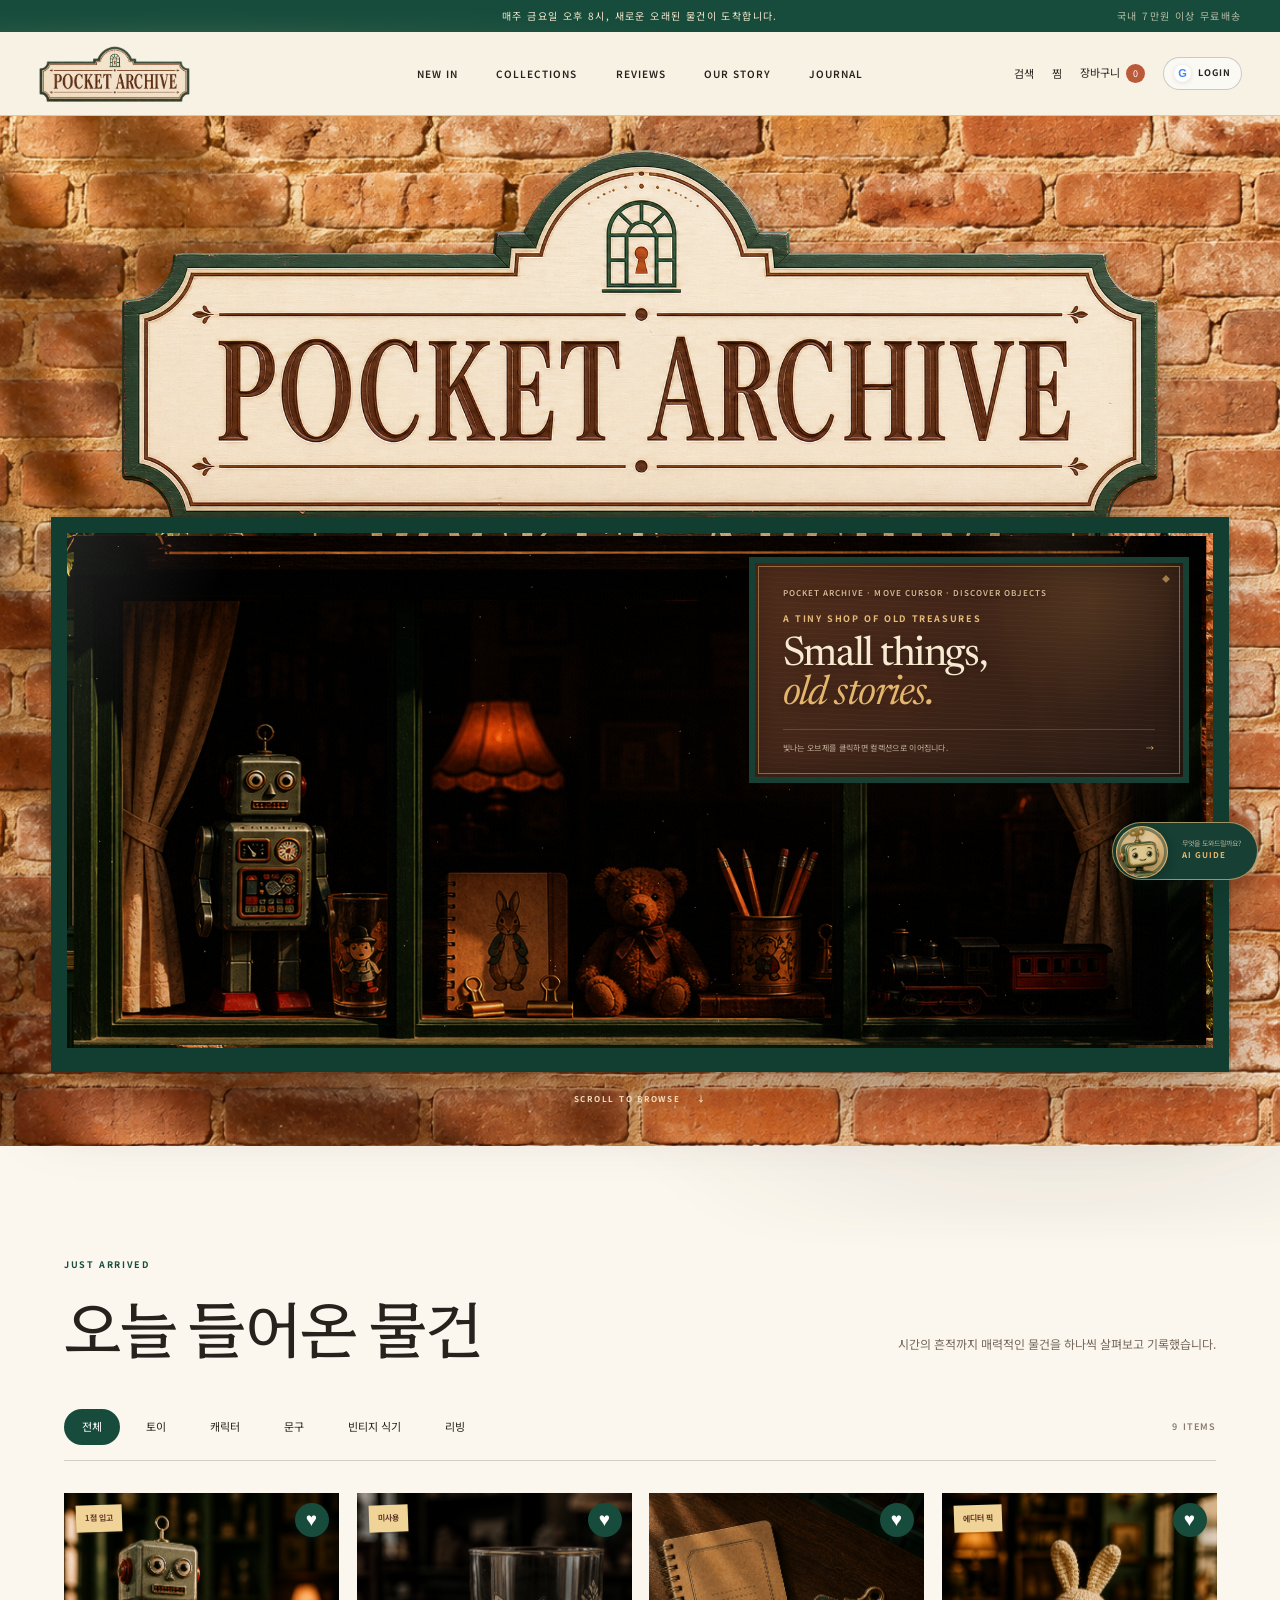
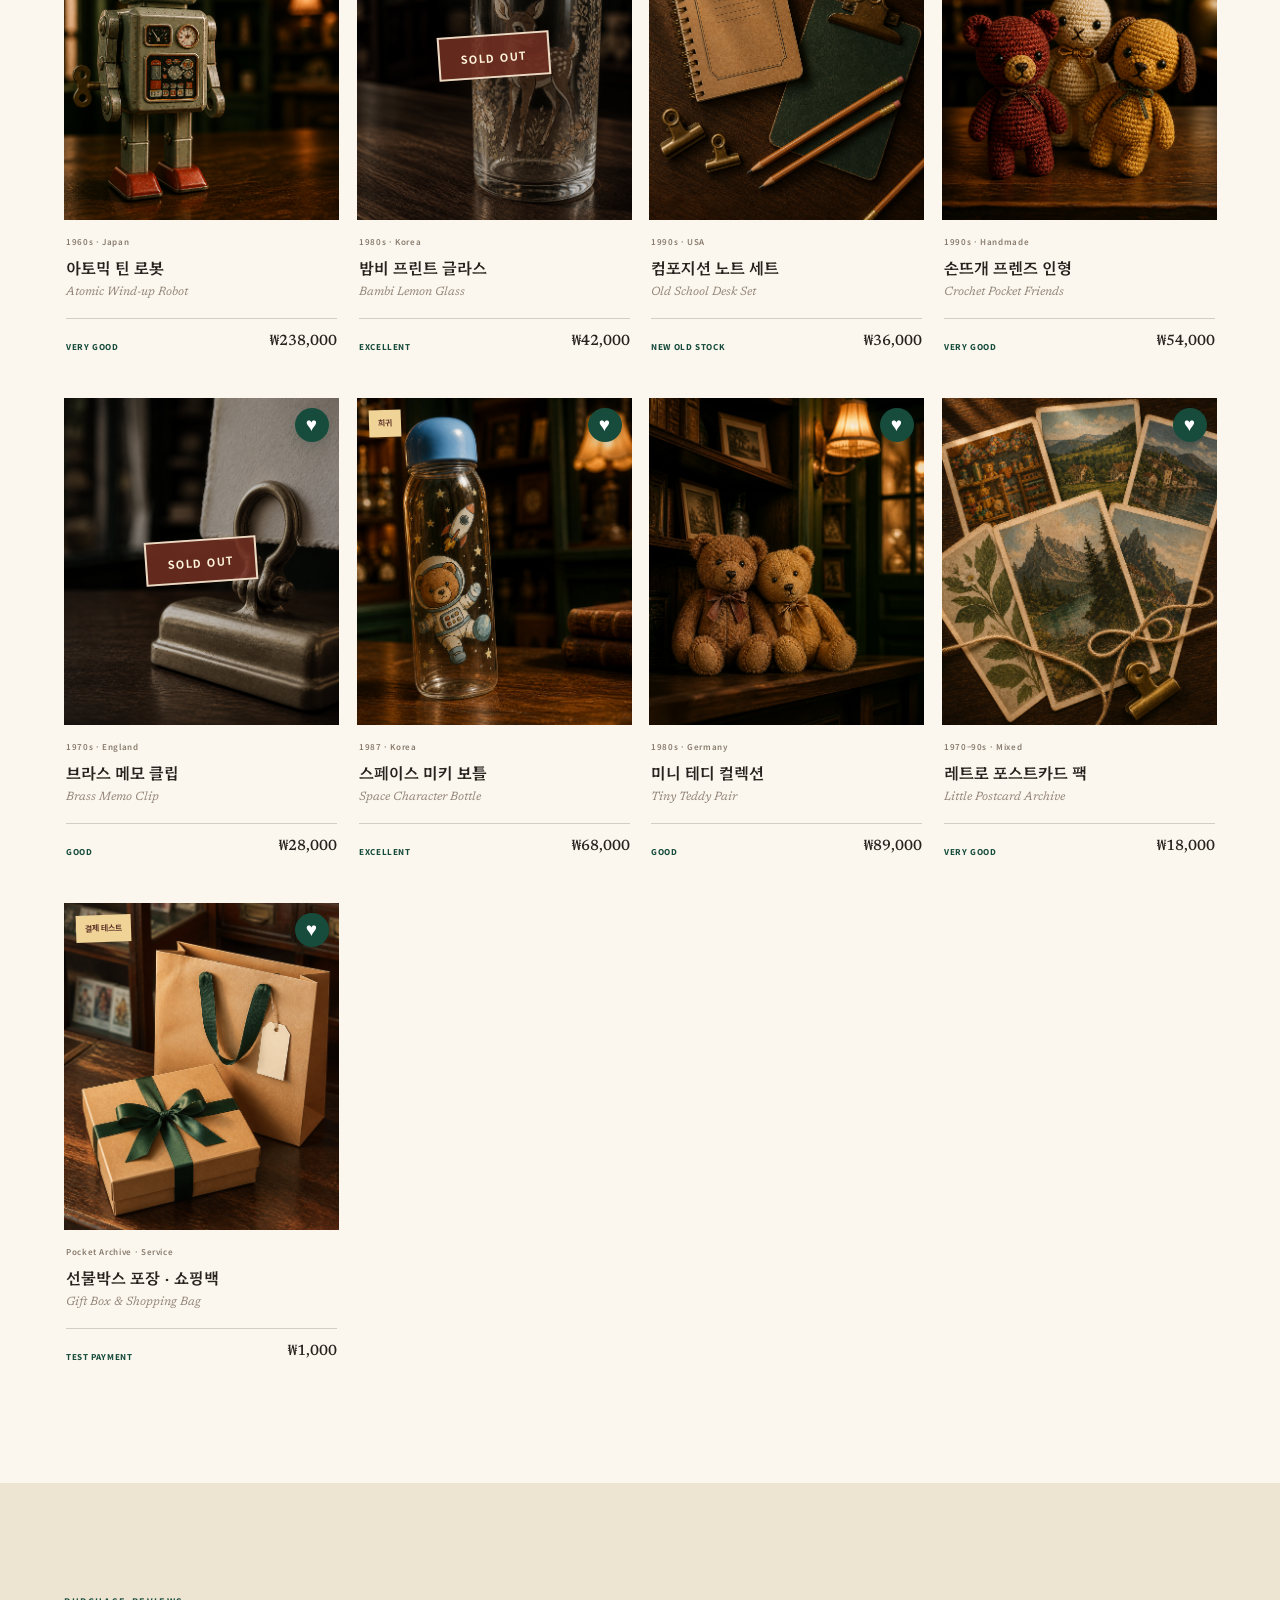
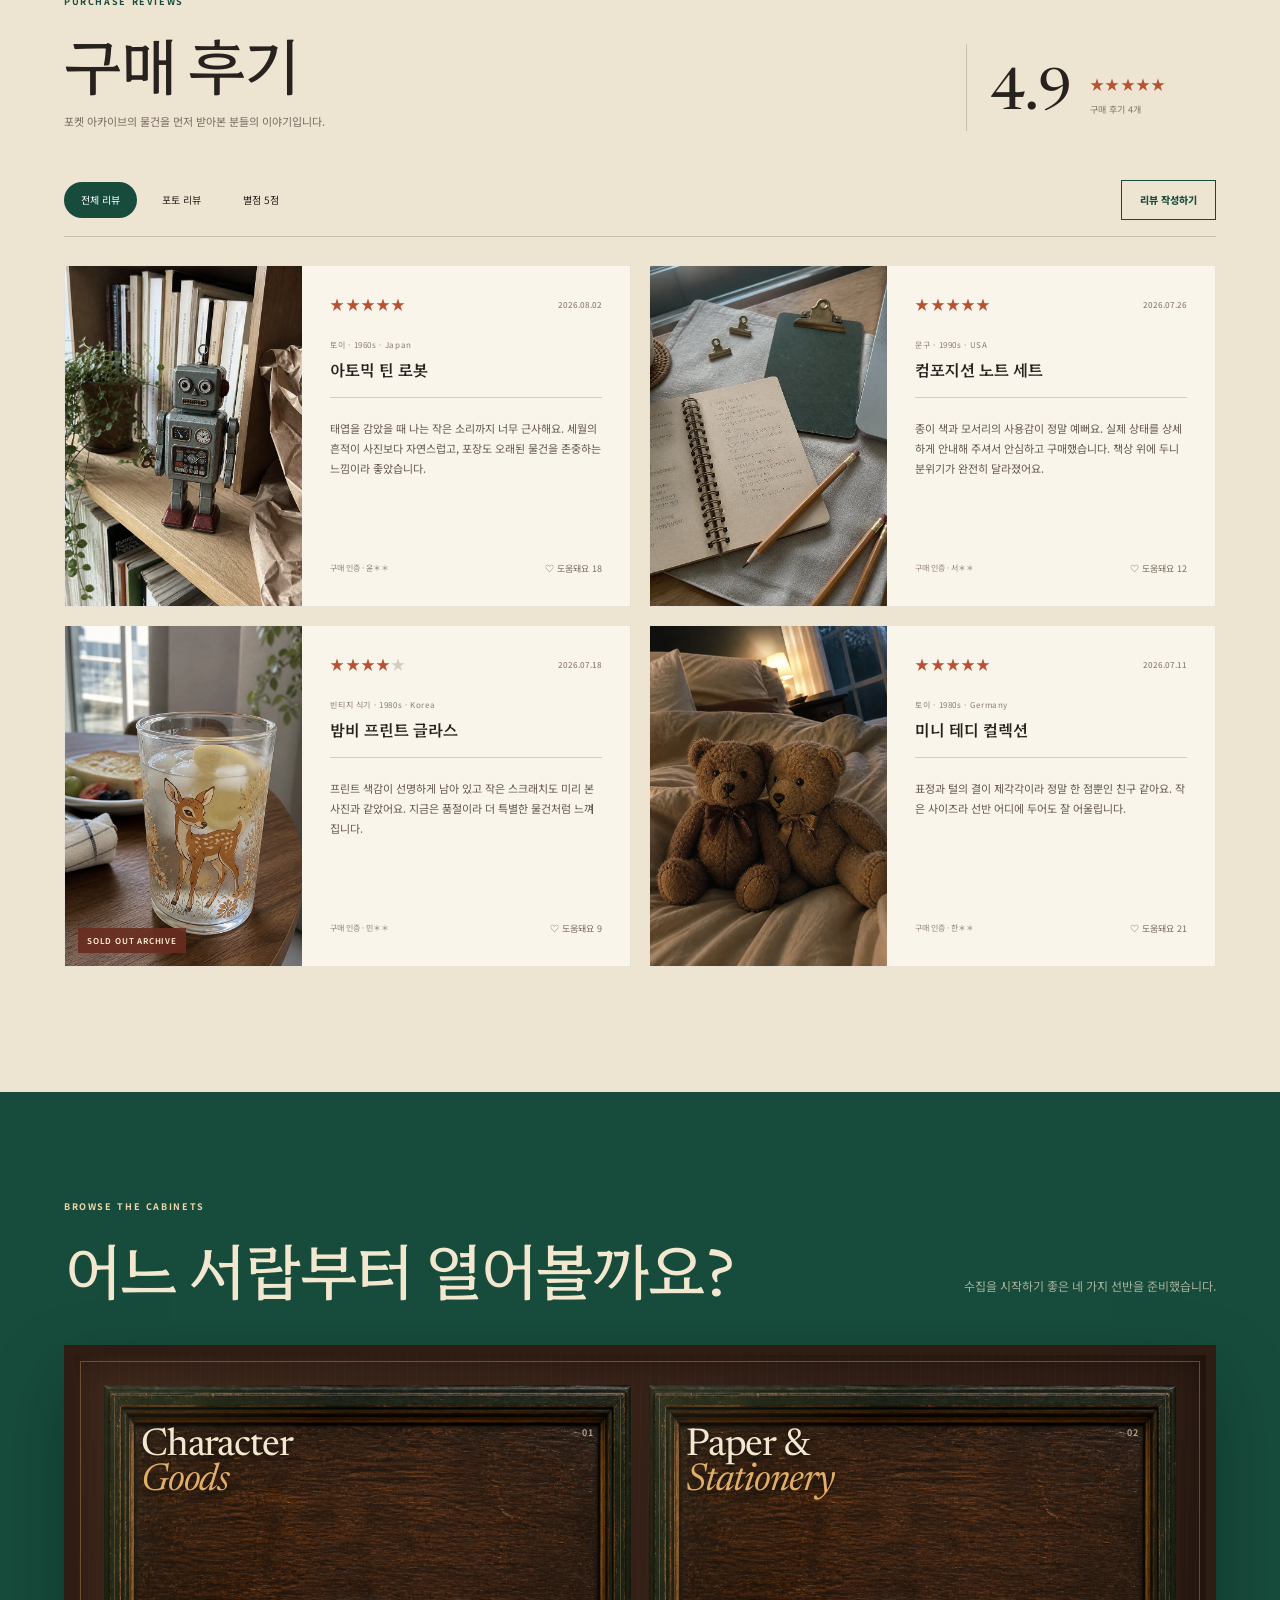
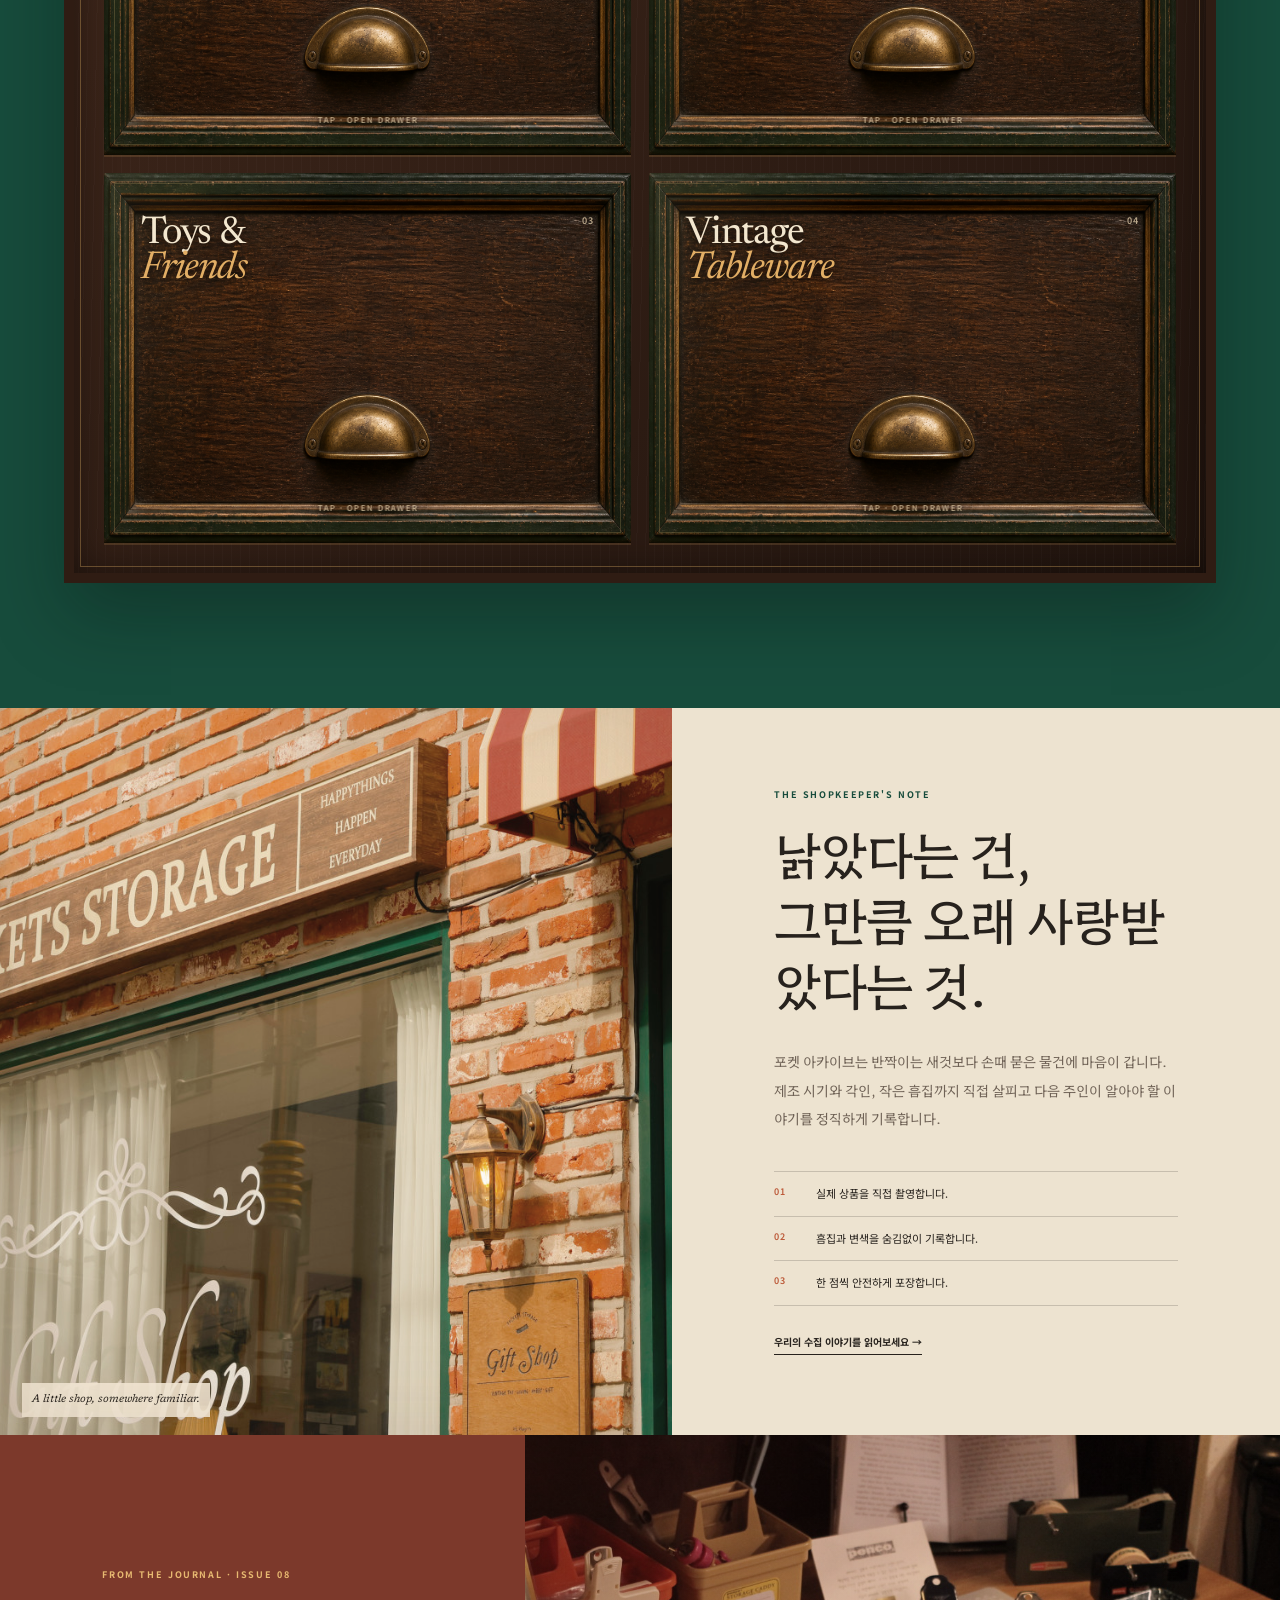
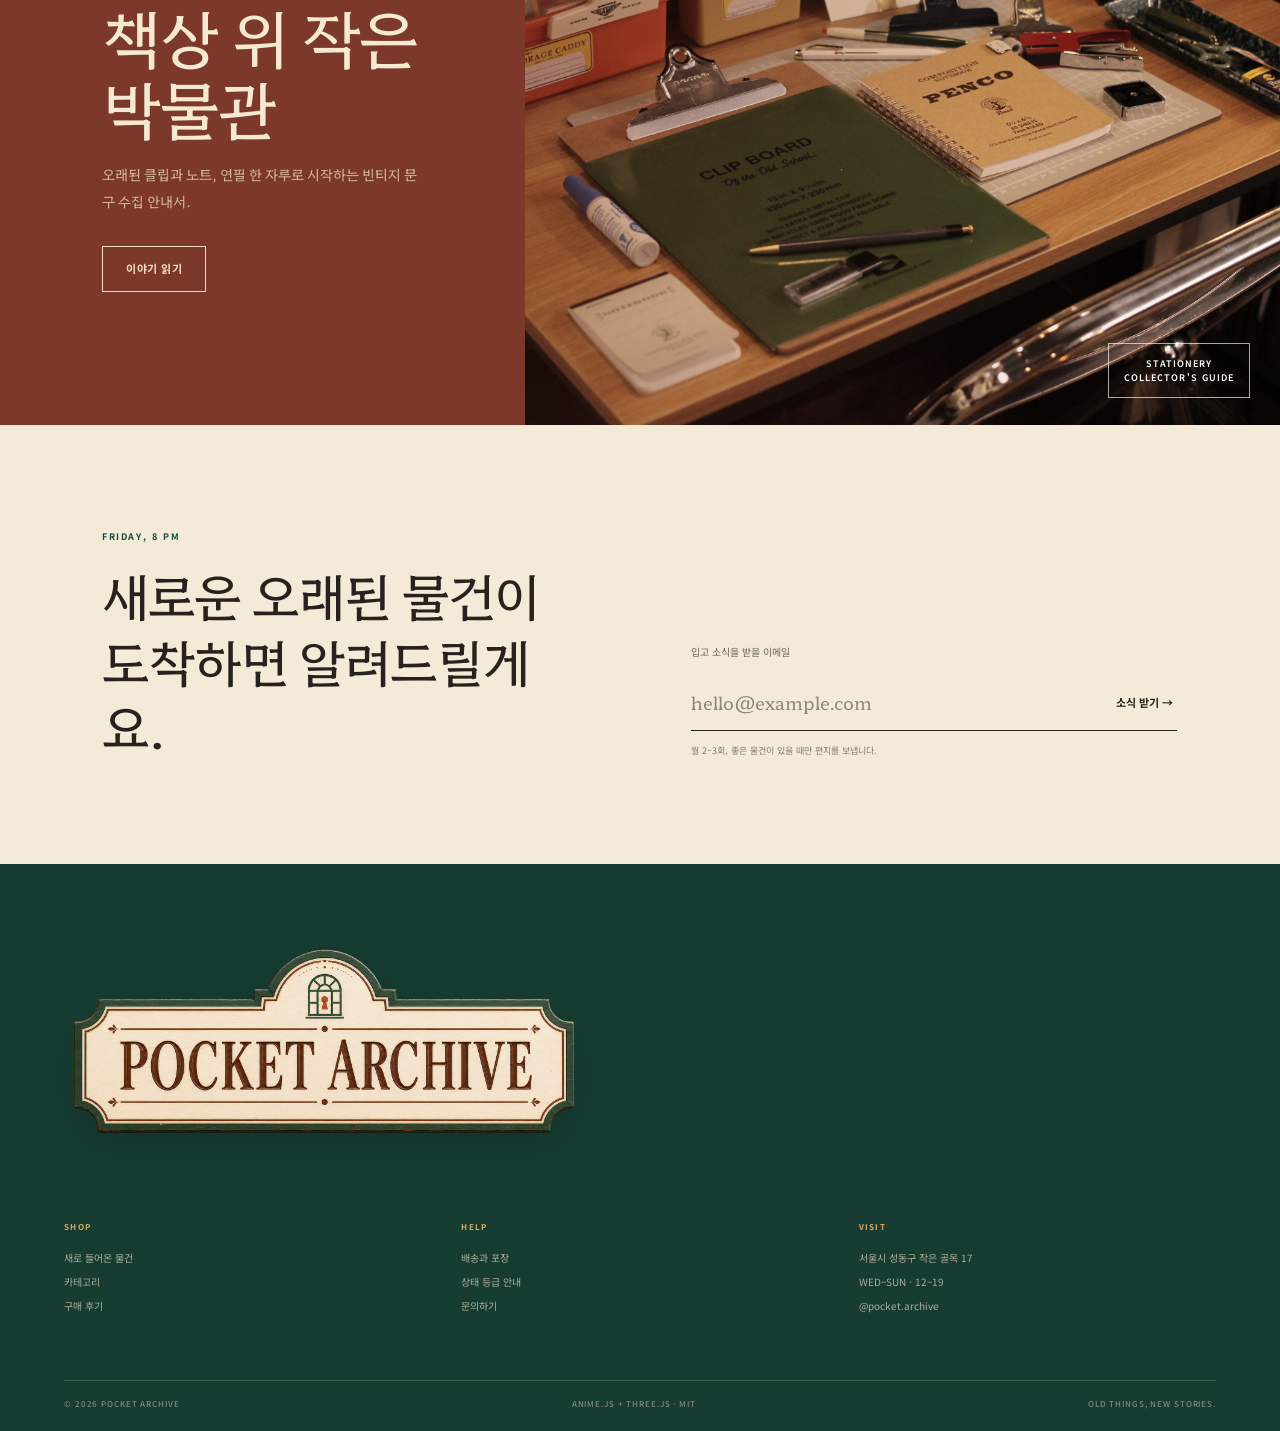
==== commit 4f630797: "feat: publish editorial journal redesign" ====
--- a/journal/index.html
+++ b/journal/index.html
@@ -5,8 +5,8 @@
     <meta name="viewport" content="width=device-width, initial-scale=1.0" />
     <meta name="description" content="빈티지 제품 수집과 보관을 위한 Pocket Archive 저널." />
     <title>Collector's Journal · Pocket Archive</title>
-    <script type="module" crossorigin src="/assets/src-DFPSJand.js"></script>
-    <link rel="stylesheet" crossorigin href="/assets/src-DQDSViZi.css">
+    <script type="module" crossorigin src="/assets/src-BZQESkjY.js"></script>
+    <link rel="stylesheet" crossorigin href="/assets/src-C70jOSNW.css">
   </head>
   <body>
     <div id="root"></div>
--- a/assets/src-C70jOSNW.css
+++ b/assets/src-C70jOSNW.css
@@ -0,0 +1 @@
+@import "https://fonts.googleapis.com/css2?family=Hahmlet:wght@300;400;500;600;700&family=Newsreader:ital,opsz,wght@0,6..72,300..700;1,6..72,300..700&family=Noto+Sans+KR:wght@400;500;600;700&display=swap";.mypage-shell,.mypage-gate{color:#29231f;min-height:100vh;font-family:var(--font-sans);background:#eee6d7}.mypage-header{background:#f7f0e2e0;border-bottom:1px solid #3028222e;justify-content:space-between;align-items:center;height:92px;padding:0 5vw;display:flex}.mypage-brand{width:210px;height:66px;display:block}.mypage-brand img{object-fit:contain;width:100%;height:100%}.mypage-header>div{align-items:center;gap:38px;display:flex}.mypage-header span{color:#9d5138;letter-spacing:.17em;font-size:8px;font-weight:700}.mypage-header a:last-child{font-size:10px;font-weight:700}.member-hero{color:#f5e8ce;background:radial-gradient(circle at 76% 20%,#daa95c2e,#0000 26%),repeating-linear-gradient(2deg,#ffffff05 0 1px,#0000 1px 5px),#193f34;grid-template-columns:auto 1fr auto;align-items:center;gap:34px;min-height:330px;padding:55px 7vw;display:grid;overflow:hidden;box-shadow:inset 0 -20px 45px #0714102e}.member-avatar{outline-offset:5px;width:104px;height:104px;font-family:var(--font-display);background:#7c432f;border:5px solid #d9af70;border-radius:50%;outline:1px solid #ffedc4b3;place-items:center;font-size:42px;display:grid;overflow:hidden}.member-avatar img{object-fit:cover;width:100%;height:100%}.member-hero>div:nth-child(2)>span{color:#dbb274;letter-spacing:.15em;font-size:8px;font-weight:700}.member-hero h1{font-family:var(--font-serif-ko);letter-spacing:-.045em;margin:12px 0 0;font-size:clamp(44px,5vw,70px);font-weight:420;line-height:1.06}.member-hero h1 i{color:#e2b771;font-family:var(--font-display);font-weight:400}.member-hero dl{border:1px solid #eed7ab40;grid-template-columns:repeat(3,auto);gap:0;margin:0;display:grid}.member-hero dl div{border-right:1px solid #eed7ab33;min-width:108px;padding:20px 22px}.member-hero dl div:last-child{border:0}.member-hero dt{color:#d5aa69;letter-spacing:.14em;font-size:7px;font-weight:700}.member-hero dd{font-family:var(--font-display);margin:8px 0 0;font-size:18px}.mypage-layout{grid-template-columns:230px 1fr;gap:46px;width:min(1400px,92vw);margin:0 auto;padding:68px 0 120px;display:grid}.account-nav{border-top:3px solid #193f34;border-bottom:1px solid #30282238;flex-direction:column;align-self:start;padding:23px 0;display:flex;position:sticky;top:24px}.account-nav>span{color:#9d5138;letter-spacing:.16em;margin:0 15px 18px;font-size:8px;font-weight:700}.account-nav a{font-family:var(--font-serif-ko);border-top:1px solid #3028221f;align-items:center;gap:12px;padding:14px 15px;font-size:13px;display:flex}.account-nav a:hover{background:#ffffff5c}.account-nav a b{color:#a26048;font:600 8px var(--font-sans)}.account-nav a em{color:#f3e4c9;background:#193f34;border-radius:50%;place-items:center;min-width:20px;height:20px;margin-left:auto;font-size:8px;font-style:normal;display:inline-grid}.account-nav button{cursor:pointer;color:#76695e;text-align:left;background:0 0;border:0;border-bottom:1px solid #847669;margin:20px 15px 0;padding:10px 0;font-size:9px}.account-content{min-width:0}.mypage-notice{z-index:20;color:#6e3e2d;background:#efe0c4;border:1px solid #975f404d;justify-content:space-between;margin-bottom:16px;padding:14px 17px;font-size:10px;display:flex;position:sticky;top:12px;box-shadow:0 8px 20px #33251c1a}.mypage-notice button{cursor:pointer;background:0 0;border:0}.account-panel{background:#f7f1e5;border:1px solid #30282229;margin-bottom:32px;padding:46px 50px 50px;scroll-margin-top:24px;box-shadow:0 16px 40px #34271d12}.panel-heading{border-bottom:1px solid #30282229;justify-content:space-between;align-items:end;gap:32px;margin-bottom:34px;padding-bottom:25px;display:flex}.panel-heading span{color:#9d5138;letter-spacing:.15em;font-size:8px;font-weight:700}.panel-heading h2{font-family:var(--font-serif-ko);letter-spacing:-.035em;margin:7px 0 0;font-size:37px;font-weight:440}.panel-heading p{color:#7b6e62;max-width:260px;margin:0 0 3px;font-size:10px;line-height:1.6}.panel-heading>button{color:#193f34;cursor:pointer;background:0 0;border:1px solid #193f34;padding:10px 15px;font-size:9px;font-weight:700}.profile-form{grid-template-columns:1fr 1fr;gap:19px 15px;display:grid}.profile-form label:not(.consent-row),.address-meta-grid label{flex-direction:column;gap:8px;display:flex}.profile-form label span,.address-meta-grid label span{color:#74675b;font-size:9px;font-weight:700}.profile-form input:not([type=checkbox]),.address-meta-grid input{background:#fffdf8;border:1px solid #30282233;border-radius:0;outline:none;height:48px;padding:0 14px;font-size:11px}.profile-form input:focus,.address-meta-grid input:focus{border-color:#193f34;box-shadow:0 0 0 2px #193f3414}.profile-form input[readonly]{color:#7b7065;background:#ece5d8}.consent-row{color:#72665b;grid-column:1/-1;align-items:center;gap:9px;margin-top:3px;font-size:10px;display:flex}.consent-row input,.default-check input{accent-color:#193f34}.ledger-button{color:#f5e7cd;cursor:pointer;letter-spacing:.03em;background:#193f34;border:0;min-height:49px;padding:0 24px;font-size:10px;font-weight:700}.ledger-button:disabled{cursor:wait;opacity:.55}.profile-form .ledger-button{grid-column:1/-1;justify-self:end;min-width:180px}.saved-address-list{gap:10px;display:grid}.saved-address-list article{background:#fffdf8ad;border:1px solid #3028222b;grid-template-columns:54px 1fr auto;gap:18px;padding:23px 20px;display:grid;position:relative}.saved-address-list article.is-default{border-color:#193f34ad;box-shadow:inset 4px 0 #193f34}.address-index{color:#a3674e;font-family:var(--font-display);align-self:start;font-size:20px}.address-copy>div{align-items:center;gap:9px;display:flex}.address-copy strong{font-family:var(--font-serif-ko);font-size:17px;font-weight:600}.address-copy em{color:#f4e4c7;background:#193f34;padding:4px 7px;font-size:7px;font-style:normal}.address-copy>b{margin:10px 0 5px;font-size:10px;display:block}.address-copy p{color:#74685d;margin:0;font-size:10px;line-height:1.7}.address-actions{align-items:start;gap:5px;display:flex}.address-actions button{cursor:pointer;color:#6d6156;background:0 0;border:1px solid #30282230;padding:7px 9px;font-size:8px}.address-actions button:first-child{color:#8b4935;border-color:#8b5943}.address-actions button.is-map-active{color:#f4e4c7;background:#193f34;border-color:#193f34}.kakao-map-card{background:#eee4d3;border:1px solid #30282233;margin-top:20px;overflow:hidden}.kakao-map-heading{border-bottom:1px solid #30282229;justify-content:space-between;align-items:center;gap:20px;min-height:61px;padding:13px 17px;display:flex}.kakao-map-heading>div{align-items:baseline;gap:10px;min-width:0;display:flex}.kakao-map-heading span{color:#a45e43;letter-spacing:.16em;font-size:7px;font-weight:800}.kakao-map-heading strong{font-family:var(--font-serif-ko);text-overflow:ellipsis;white-space:nowrap;font-size:16px;font-weight:600;overflow:hidden}.kakao-map-heading a{color:#5d5046;flex:none;font-size:8px;font-weight:700}.kakao-map-stage{background:#d8cdbb;height:330px;position:relative;overflow:hidden}.kakao-map-canvas{width:100%;height:100%}.kakao-map-message{color:#6f6255;text-align:center;background:radial-gradient(circle at 50% 42%,#f6ecd7f5,#e0d3bcf0);align-content:center;justify-items:center;gap:7px;padding:20px;display:grid;position:absolute;inset:0}.kakao-map-message span{font-size:9px}.kakao-map-message b{font-family:var(--font-serif-ko);font-size:15px;font-weight:520}.kakao-map-message i{border:2px solid #193f3433;border-top-color:#193f34;border-radius:50%;width:24px;height:24px;animation:.8s linear infinite kakaoMapSpin}.kakao-map-address{color:#6e6258;border-top:1px solid #30282224;margin:0;padding:12px 17px;font-size:9px;line-height:1.6}.address-editor .kakao-map-card{background:#efdcbb14;border-color:#e1b8774d;margin:18px 0 0}.address-editor .kakao-map-heading{border-color:#e1b87738}.address-editor .kakao-map-heading span{color:#e0b36e}.address-editor .kakao-map-heading strong,.address-editor .kakao-map-heading a{color:#ead7b9}.address-editor .kakao-map-address{color:#d3bd9c;border-color:#e1b87733}.kakao-map-card.is-compact .kakao-map-stage{height:250px}@keyframes kakaoMapSpin{to{transform:rotate(360deg)}}.empty-address{text-align:center;background:#fffdf866;border:1px dashed #3028223d;padding:48px 20px}.empty-address span{font-family:var(--font-serif-ko);font-size:17px}.empty-address p{color:#7e7164;margin:8px 0 0;font-size:10px}.address-editor{outline-offset:-11px;color:#f4e5ca;background:linear-gradient(#ffffff06,#ffffff06),#442d23;border:6px solid #5b392a;outline:1px solid #b88a55;margin-top:28px;padding:31px}.address-editor>div:first-child{margin-bottom:22px}.address-editor>div:first-child span{color:#dda967;letter-spacing:.15em;font-size:8px;font-weight:700}.address-editor h3{font-family:var(--font-serif-ko);margin:6px 0 0;font-size:27px;font-weight:460}.address-meta-grid{grid-template-columns:repeat(3,1fr);gap:10px;margin-bottom:18px;display:grid}.address-editor .address-meta-grid label span,.address-editor .kakao-address-fieldset label>span{color:#d4b98e}.address-editor .address-meta-grid input{color:#2a231e;background:#fffbf1ed;border-color:#f4e5ca38}.address-editor .kakao-address-fieldset{background:#efdcbb14;border-color:#e1b8774d}.address-editor .kakao-address-fieldset legend{color:#e0b36e}.address-editor .address-status{color:#c9b495}.default-check{color:#dcc5a1;align-items:center;gap:9px;margin:15px 0 20px;font-size:10px;display:flex}.editor-actions{align-items:center;gap:12px;display:flex}.editor-actions .ledger-button{color:#2f251d;background:#e1b36c}.editor-actions>button:last-child:not(.ledger-button){color:#ead6b5;cursor:pointer;background:0 0;border:0;border-bottom:1px solid #f4e5ca80;padding:12px;font-size:9px}.mypage-gate{background:radial-gradient(circle at 20% 20%,#e0b26529,#0000 30%),#173d32;place-items:center;padding:28px;display:grid;position:relative;overflow:hidden}.mypage-gate:before{content:"";pointer-events:none;border:1px solid #e5be7d47;position:absolute;inset:20px}.mypage-logo{width:210px;height:70px;position:absolute;top:27px;left:38px}.mypage-logo img{object-fit:contain;width:100%;height:100%}.login-ledger,.mypage-gate>div:not(.account-loading){outline-offset:-14px;text-align:center;background:#f1e5cf;border:8px solid #5b392a;outline:1px solid #c6975d;width:min(580px,100%);padding:56px;position:relative;box-shadow:0 30px 70px #06120e6b}.login-ledger>span,.mypage-gate>div>span{color:#9d5138;letter-spacing:.17em;font-size:8px;font-weight:700}.login-ledger h1,.mypage-gate h1{font-family:var(--font-serif-ko);margin:14px 0 18px;font-size:42px;font-weight:440;line-height:1.2}.login-ledger p,.mypage-gate p{color:#75685c;max-width:390px;margin:0 auto 25px;font-size:11px;line-height:1.8}.login-ledger button{cursor:pointer;background:#fff;border:1px solid #30282233;min-width:210px;height:50px;font-size:11px;font-weight:700}.login-ledger button b{color:#fff;background:#4285f4;border-radius:50%;place-items:center;width:22px;height:22px;margin-right:10px;display:inline-grid}.login-ledger small{color:#9b4e39;margin-top:15px;display:block}.account-loading{gap:8px;display:flex}.account-loading span{background:#e3b36a;border-radius:50%;width:11px;height:11px;animation:.8s ease-in-out infinite alternate accountPulse}.account-loading span:nth-child(2){animation-delay:.15s}.account-loading span:nth-child(3){animation-delay:.3s}@keyframes accountPulse{to{opacity:.3;transform:translateY(-8px)}}@media (width<=980px){.member-hero{grid-template-columns:auto 1fr}.member-hero dl{grid-column:1/-1}.mypage-layout{grid-template-columns:1fr}.account-nav{border-top-width:2px;grid-template-columns:repeat(3,1fr);padding:0;display:grid;position:static}.account-nav>span,.account-nav button{grid-column:1/-1}.account-nav a{border-right:1px solid #3028221f}}@media (width<=680px){.mypage-header{height:72px;padding:0 16px}.mypage-brand{width:155px;height:52px}.mypage-header span{display:none}.member-hero{padding:48px 22px;display:block}.member-avatar{width:78px;height:78px;margin-bottom:25px}.member-hero h1{font-size:43px}.member-hero dl{display:none}.mypage-layout{width:auto;margin:0 14px;padding:25px 0 70px}.account-nav{grid-template-columns:1fr}.account-nav>span,.account-nav button{grid-column:auto}.account-panel{padding:33px 18px 24px}.panel-heading{display:block}.panel-heading p,.panel-heading>button{margin-top:16px}.profile-form{grid-template-columns:1fr}.consent-row,.profile-form .ledger-button{grid-column:auto}.profile-form .ledger-button{width:100%}.saved-address-list article{grid-template-columns:36px 1fr;padding:20px 14px}.address-actions{flex-wrap:wrap;grid-column:2}.kakao-map-stage{height:270px}.kakao-map-card.is-compact .kakao-map-stage{height:220px}.kakao-map-heading>div{gap:4px;display:grid}.address-editor{margin-left:-6px;margin-right:-6px;padding:28px 17px}.address-meta-grid{grid-template-columns:1fr}.mypage-logo{top:22px;left:50%;transform:translate(-50%)}.login-ledger,.mypage-gate>div:not(.account-loading){padding:45px 22px}.login-ledger h1,.mypage-gate h1{font-size:34px}}.journal-page-shell{color:#282018;background:#f3ecdd;min-width:320px;overflow:hidden}.journal-header{z-index:20;-webkit-backdrop-filter:blur(14px);backdrop-filter:blur(14px);background:#f5eedff0;border-bottom:1px solid #27362a2e;grid-template-columns:220px 1fr 220px;align-items:center;height:78px;padding:0 4vw;display:grid;position:sticky;top:0}.journal-brand{align-items:center;width:190px;height:60px;display:flex}.journal-brand img{object-fit:contain;width:100%;height:100%}.journal-header>span{color:#1a493a;font:700 9px var(--font-sans);letter-spacing:.2em;text-align:center}.journal-back{color:#71382d;justify-self:end;font-size:10px;font-weight:700}.journal-hero{color:#f4e6cc;isolation:isolate;background:#183e33;min-height:min(860px,100svh - 78px);position:relative;overflow:hidden}.journal-hero-copy{z-index:3;text-shadow:0 3px 24px #06120d8c;flex-direction:column;justify-content:flex-end;width:min(760px,72vw);padding:0;display:flex;position:absolute;bottom:clamp(48px,8vh,92px);left:max(5vw,50vw - 760px)}.journal-hero-copy>span,.journal-section-title>span,.reader-kicker,.journal-ending>span{color:#d7a45f;font:700 9px var(--font-sans);letter-spacing:.18em}.journal-hero h1{font-family:var(--font-serif-ko);letter-spacing:-.065em;margin:20px 0 25px;font-size:clamp(58px,7.4vw,112px);font-weight:430;line-height:1.06}.journal-hero p{color:#fff6e4d1;max-width:530px;font-family:var(--font-serif-ko);margin:0;font-size:15px;line-height:1.9}.journal-hero-meta{border-top:1px solid #f4e6cc6b;flex-direction:row;justify-content:space-between;gap:18px;width:min(530px,100%);margin-top:34px;padding-top:15px;display:flex}.journal-hero-meta b,.journal-hero-meta small{font:700 8px var(--font-sans);letter-spacing:.16em}.journal-hero-meta small{color:#f4e6cc8c}.journal-hero-image{z-index:0;position:absolute;inset:0;overflow:hidden}.journal-hero-image:after{content:"";pointer-events:none;background:linear-gradient(90deg,#051912c7 0%,#05191275 38%,#05191214 72%),linear-gradient(#0000 42%,#051510c2 100%);position:absolute;inset:0;box-shadow:inset 0 0 120px #07191342}.journal-hero-image img{object-fit:cover;object-position:center 52%;filter:saturate(.78)sepia(.08)contrast(1.02);width:100%;height:100%;transform:scale(1.015)}.journal-hero-image>span{z-index:2;color:#fff;font:700 9px/1.55 var(--font-sans);letter-spacing:.15em;text-align:right;border:1px solid #ffffffa8;padding:14px 16px;position:absolute;bottom:26px;right:28px}.journal-library{padding:120px 5vw 140px}.journal-section-title{grid-template-columns:1fr auto;align-items:end;max-width:1440px;margin:0 auto 50px;display:grid}.journal-section-title h2{font-family:var(--font-serif-ko);letter-spacing:-.045em;margin:12px 0 0;font-size:clamp(42px,5vw,66px);font-weight:430}.journal-section-title p{color:#74685b;grid-area:1/2/3;max-width:320px;margin:0 0 8px 50px;font-size:11px;line-height:1.8}.journal-card-grid{border-top:1px solid #b8aa96;border-left:1px solid #b8aa96;grid-template-rows:repeat(2,minmax(360px,auto));grid-template-columns:1.35fr .82fr .83fr;max-width:1440px;margin:auto;display:grid}.journal-card{min-width:0;color:inherit;cursor:pointer;text-align:left;background:0 0;border:1px solid #b8aa96;border-top:0;border-left:0;padding:0;transition:background .25s,transform .25s;overflow:hidden}.journal-card:hover,.journal-card.is-selected{background:#eadbc2}.journal-card:first-child{grid-row:1/3}.journal-card:first-child .journal-card-image{height:520px}.journal-card:first-child .journal-card-copy{min-height:310px}.journal-card:first-child .journal-card-copy strong{font-size:38px}.journal-card-image{height:280px;display:block;position:relative;overflow:hidden}.journal-card-image img{object-fit:cover;filter:saturate(.7)sepia(.08);width:100%;height:100%;transition:transform .6s cubic-bezier(.2,.75,.2,1),filter .4s}.journal-card:hover img{filter:saturate(.9);transform:scale(1.045)}.journal-card-image b{color:#71382d;width:35px;height:35px;font:700 9px var(--font-sans);background:#f4ead7;border-radius:50%;place-items:center;display:grid;position:absolute;top:14px;right:16px}.journal-card-copy{flex-direction:column;min-height:245px;padding:27px 28px 25px;display:flex}.journal-card-copy small{color:#8b4c3d;font:700 8px var(--font-sans);letter-spacing:.13em}.journal-card-copy strong{font-family:var(--font-serif-ko);letter-spacing:-.025em;margin:15px 0 12px;font-size:25px;font-weight:550;line-height:1.35}.journal-card-copy>span{color:#75695d;font-size:11px;line-height:1.75}.journal-card-copy i{color:#1d4a3c;margin-top:auto;padding-top:22px;font-size:9px;font-style:normal;font-weight:800}.journal-masthead{border-top:3px double #86735c;grid-template-columns:1fr minmax(260px,420px) auto;align-items:end;gap:40px;max-width:1440px;margin:70px auto 0;padding-top:22px;display:grid}.journal-masthead span{color:#173f33;font:450 clamp(32px, 5vw, 72px) var(--font-display);letter-spacing:-.04em}.journal-masthead p{color:#716455;font:12px/1.8 var(--font-serif-ko);margin:0}.journal-masthead b{color:#8b4b3b;font:700 8px var(--font-sans);letter-spacing:.15em}.journal-reader{background:#eee1ca;border-top:1px solid #684d312e;grid-template-columns:minmax(220px,.36fr) minmax(0,1fr);padding:115px max(5vw,50vw - 720px);scroll-margin-top:78px;display:grid}.reader-aside{color:#7b4938;flex-direction:column;align-self:start;padding:7px 50px 0 0;display:flex;position:sticky;top:118px}.reader-aside span{font:700 10px var(--font-sans);letter-spacing:.18em}.reader-aside strong{font-family:var(--font-display);margin:16px 0 9px;font-size:34px;font-weight:450}.reader-aside small{color:#87796b;font:600 8px var(--font-sans);letter-spacing:.12em}.reader-main{border-left:1px solid #bbaa91;max-width:920px;padding-left:clamp(35px,7vw,105px);animation:.5s both readerEnter}@keyframes readerEnter{0%{opacity:0;transform:translateY(18px)}}.reader-main h2{max-width:760px;font-family:var(--font-serif-ko);letter-spacing:-.05em;margin:20px 0 27px;font-size:clamp(43px,5vw,70px);font-weight:460;line-height:1.2}.reader-intro{color:#5f554a;max-width:760px;font-family:var(--font-serif-ko);margin:0 0 55px;font-size:18px;line-height:2}.reader-main figure{margin:0 0 62px}.reader-main figure img{object-fit:cover;filter:saturate(.78)sepia(.07);width:100%;height:min(55vw,580px)}.reader-main figcaption{color:#8a7c6e;margin-top:12px;font-size:9px}.reader-main>section{max-width:760px;margin:0 0 48px}.article-section-number{color:#9a6749;font:700 9px var(--font-sans);letter-spacing:.16em;margin-bottom:11px;display:block}.reader-main>section h3,.reader-checklist h3{font-family:var(--font-serif-ko);letter-spacing:-.03em;margin:0 0 16px;font-size:28px;font-weight:600}.reader-main>section p{color:#5e554c;font-family:var(--font-serif-ko);margin:0;font-size:15px;line-height:2.15}.reader-main blockquote{color:#764433;max-width:780px;font-family:var(--font-serif-ko);letter-spacing:-.03em;border-top:1px solid #b5a17f;border-bottom:1px solid #b5a17f;margin:5px 0 70px;padding:28px 0 28px clamp(30px,5vw,70px);font-size:clamp(24px,3vw,38px);font-weight:520;line-height:1.65}.reader-checklist{background:#f7efdea3;border:1px solid #ad9471;max-width:760px;margin-top:70px;padding:35px 38px}.reader-checklist>span{color:#8b4a39;font:700 8px var(--font-sans);letter-spacing:.16em}.reader-checklist h3{margin-top:12px}.reader-checklist ul{border-top:1px solid #c6b79e;margin:24px 0 0;padding:20px 0 0;list-style:none}.reader-checklist li{color:#655b51;padding:8px 0 8px 25px;font-size:12px;position:relative}.reader-checklist li:before{content:"✓";color:#1c4a3b;font-weight:900;position:absolute;left:0}.journal-ending{color:#f4e6cc;text-align:center;background:#7b392d;padding:130px 5vw}.journal-ending h2{font-family:var(--font-serif-ko);letter-spacing:-.045em;margin:22px auto 36px;font-size:clamp(40px,5vw,67px);font-weight:430;line-height:1.28}.journal-ending a{border-bottom:1px solid #f4e6ccb3;padding-bottom:7px;font-size:11px;font-weight:700;display:inline-flex}@media (width<=900px){.journal-header{grid-template-columns:180px 1fr}.journal-header>span{display:none}.journal-hero{min-height:720px}.journal-card-grid{grid-template-rows:auto;grid-template-columns:repeat(2,1fr)}.journal-card:first-child{grid-area:auto/1/auto/-1;grid-template-columns:1.15fr .85fr;display:grid}.journal-card:first-child .journal-card-image{height:100%}.journal-masthead{grid-template-columns:1fr;gap:12px}.journal-reader{grid-template-columns:1fr}.reader-aside{margin-bottom:45px;position:static}.reader-main{border-left:0;padding-left:0}}@media (width<=600px){.journal-header{grid-template-columns:145px 1fr;height:68px;padding:0 16px}.journal-brand{width:140px;height:52px}.journal-back{font-size:8px}.journal-hero{min-height:690px}.journal-hero-copy{width:auto;bottom:42px;left:22px;right:22px}.journal-hero h1{font-size:clamp(47px,14vw,62px);line-height:1.08}.journal-hero p{max-width:92%;font-size:13px}.journal-hero-meta{margin-top:28px}.journal-hero-image img{object-position:56% center}.journal-hero-image>span{font-size:7px;top:19px;bottom:auto;right:17px}.journal-library{padding:85px 16px 95px}.journal-section-title{display:block}.journal-section-title p{margin:18px 0 0}.journal-card-grid{grid-template-columns:1fr}.journal-card,.journal-card:first-child{grid-column:auto;grid-template-columns:42% 58%;display:grid}.journal-card:first-child .journal-card-image,.journal-card-image{height:100%;min-height:235px}.journal-card:first-child .journal-card-copy,.journal-card-copy{min-height:235px;padding:22px 18px}.journal-card:first-child .journal-card-copy strong,.journal-card-copy strong{font-size:20px}.journal-reader{padding:78px 20px 90px}.reader-main h2{font-size:42px}.reader-intro{font-size:16px}.reader-main figure img{height:380px}.reader-main blockquote{padding-left:22px;font-size:24px}.reader-checklist{padding:28px 23px}}@layer properties{@supports (((-webkit-hyphens:none)) and (not (margin-trim:inline))) or ((-moz-orient:inline) and (not (color:rgb(from red r g b)))){*,:before,:after,::backdrop{--tw-rotate-x:initial;--tw-rotate-y:initial;--tw-rotate-z:initial;--tw-skew-x:initial;--tw-skew-y:initial;--tw-border-style:solid;--tw-shadow:0 0 #0000;--tw-shadow-color:initial;--tw-shadow-alpha:100%;--tw-inset-shadow:0 0 #0000;--tw-inset-shadow-color:initial;--tw-inset-shadow-alpha:100%;--tw-ring-color:initial;--tw-ring-shadow:0 0 #0000;--tw-inset-ring-color:initial;--tw-inset-ring-shadow:0 0 #0000;--tw-ring-inset:initial;--tw-ring-offset-width:0px;--tw-ring-offset-color:#fff;--tw-ring-offset-shadow:0 0 #0000;--tw-outline-style:solid;--tw-blur:initial;--tw-brightness:initial;--tw-contrast:initial;--tw-grayscale:initial;--tw-hue-rotate:initial;--tw-invert:initial;--tw-opacity:initial;--tw-saturate:initial;--tw-sepia:initial;--tw-drop-shadow:initial;--tw-drop-shadow-color:initial;--tw-drop-shadow-alpha:100%;--tw-drop-shadow-size:initial}}}@layer theme{:root,:host{--font-sans:ui-sans-serif, system-ui, sans-serif, "Apple Color Emoji", "Segoe UI Emoji", "Segoe UI Symbol", "Noto Color Emoji";--font-mono:ui-monospace, SFMono-Regular, Menlo, Monaco, Consolas, "Liberation Mono", "Courier New", monospace;--spacing:.25rem;--default-font-family:var(--font-sans);--default-mono-font-family:var(--font-mono)}}@layer base{*,:after,:before,::backdrop{box-sizing:border-box;border:0 solid;margin:0;padding:0}::file-selector-button{box-sizing:border-box;border:0 solid;margin:0;padding:0}html,:host{-webkit-text-size-adjust:100%;tab-size:4;line-height:1.5;font-family:var(--default-font-family,ui-sans-serif, system-ui, sans-serif, "Apple Color Emoji", "Segoe UI Emoji", "Segoe UI Symbol", "Noto Color Emoji");font-feature-settings:var(--default-font-feature-settings,normal);font-variation-settings:var(--default-font-variation-settings,normal);-webkit-tap-highlight-color:transparent}hr{height:0;color:inherit;border-top-width:1px}abbr:where([title]){-webkit-text-decoration:underline dotted;text-decoration:underline dotted}h1,h2,h3,h4,h5,h6{font-size:inherit;font-weight:inherit}a{color:inherit;-webkit-text-decoration:inherit;-webkit-text-decoration:inherit;-webkit-text-decoration:inherit;-webkit-text-decoration:inherit;text-decoration:inherit}b,strong{font-weight:bolder}code,kbd,samp,pre{font-family:var(--default-mono-font-family,ui-monospace, SFMono-Regular, Menlo, Monaco, Consolas, "Liberation Mono", "Courier New", monospace);font-feature-settings:var(--default-mono-font-feature-settings,normal);font-variation-settings:var(--default-mono-font-variation-settings,normal);font-size:1em}small{font-size:80%}sub,sup{vertical-align:baseline;font-size:75%;line-height:0;position:relative}sub{bottom:-.25em}sup{top:-.5em}table{text-indent:0;border-color:inherit;border-collapse:collapse}:-moz-focusring{outline:auto}progress{vertical-align:baseline}summary{display:list-item}ol,ul,menu{list-style:none}img,svg,video,canvas,audio,iframe,embed,object{vertical-align:middle;display:block}img,video{max-width:100%;height:auto}button,input,select,optgroup,textarea{font:inherit;font-feature-settings:inherit;font-variation-settings:inherit;letter-spacing:inherit;color:inherit;opacity:1;background-color:#0000;border-radius:0}::file-selector-button{font:inherit;font-feature-settings:inherit;font-variation-settings:inherit;letter-spacing:inherit;color:inherit;opacity:1;background-color:#0000;border-radius:0}:where(select:is([multiple],[size])) optgroup{font-weight:bolder}:where(select:is([multiple],[size])) optgroup option{padding-inline-start:20px}::file-selector-button{margin-inline-end:4px}::placeholder{opacity:1}@supports (not ((-webkit-appearance:-apple-pay-button))) or (contain-intrinsic-size:1px){::placeholder{color:currentColor}@supports (color:color-mix(in lab, red, red)){::placeholder{color:color-mix(in oklab, currentcolor 50%, transparent)}}}textarea{resize:vertical}::-webkit-search-decoration{-webkit-appearance:none}::-webkit-date-and-time-value{min-height:1lh;text-align:inherit}::-webkit-datetime-edit{display:inline-flex}::-webkit-datetime-edit-fields-wrapper{padding:0}::-webkit-datetime-edit{padding-block:0}::-webkit-datetime-edit-year-field{padding-block:0}::-webkit-datetime-edit-month-field{padding-block:0}::-webkit-datetime-edit-day-field{padding-block:0}::-webkit-datetime-edit-hour-field{padding-block:0}::-webkit-datetime-edit-minute-field{padding-block:0}::-webkit-datetime-edit-second-field{padding-block:0}::-webkit-datetime-edit-millisecond-field{padding-block:0}::-webkit-datetime-edit-meridiem-field{padding-block:0}::-webkit-calendar-picker-indicator{line-height:1}:-moz-ui-invalid{box-shadow:none}button,input:where([type=button],[type=reset],[type=submit]){appearance:button}::file-selector-button{appearance:button}::-webkit-inner-spin-button{height:auto}::-webkit-outer-spin-button{height:auto}[hidden]:where(:not([hidden=until-found])){display:none!important}}@layer components;@layer utilities{.visible{visibility:visible}.absolute{position:absolute}.fixed{position:fixed}.relative{position:relative}.static{position:static}.sticky{position:sticky}.start{inset-inline-start:var(--spacing)}.end{inset-inline-end:var(--spacing)}.container{width:100%}@media (width>=40rem){.container{max-width:40rem}}@media (width>=48rem){.container{max-width:48rem}}@media (width>=64rem){.container{max-width:64rem}}@media (width>=80rem){.container{max-width:80rem}}@media (width>=96rem){.container{max-width:96rem}}.block{display:block}.hidden{display:none}.inline-block{display:inline-block}.table{display:table}.transform{transform:var(--tw-rotate-x,) var(--tw-rotate-y,) var(--tw-rotate-z,) var(--tw-skew-x,) var(--tw-skew-y,)}.resize{resize:both}.border{border-style:var(--tw-border-style);border-width:1px}.shadow{--tw-shadow:0 1px 3px 0 var(--tw-shadow-color,#0000001a), 0 1px 2px -1px var(--tw-shadow-color,#0000001a);box-shadow:var(--tw-inset-shadow), var(--tw-inset-ring-shadow), var(--tw-ring-offset-shadow), var(--tw-ring-shadow), var(--tw-shadow)}.outline{outline-style:var(--tw-outline-style);outline-width:1px}.blur{--tw-blur:blur(8px);filter:var(--tw-blur,) var(--tw-brightness,) var(--tw-contrast,) var(--tw-grayscale,) var(--tw-hue-rotate,) var(--tw-invert,) var(--tw-saturate,) var(--tw-sepia,) var(--tw-drop-shadow,)}.filter{filter:var(--tw-blur,) var(--tw-brightness,) var(--tw-contrast,) var(--tw-grayscale,) var(--tw-hue-rotate,) var(--tw-invert,) var(--tw-saturate,) var(--tw-sepia,) var(--tw-drop-shadow,)}}:root{--cream:#f3ead8;--paper:#fbf7ee;--ink:#27221d;--green:#174c3c;--green-light:#286651;--brick:#bc5938;--brick-dark:#803c2d;--wood:#5b3729;--gold:#d39b42;--line:#27221d30;--font-display:"Newsreader", "Hahmlet", "Noto Serif KR", serif;--font-serif-ko:"Hahmlet", "Newsreader", "Noto Serif KR", serif;--font-sans:"Noto Sans KR", "Apple SD Gothic Neo", sans-serif}*{box-sizing:border-box}html{scroll-behavior:smooth}body{background:var(--paper);color:var(--ink);font-family:var(--font-sans);font-feature-settings:"kern" 1;-webkit-font-smoothing:antialiased;margin:0;font-weight:400;line-height:1.6}button,input{font:inherit}button,a{-webkit-tap-highlight-color:transparent}a{color:inherit;text-decoration:none}button{color:inherit}img{max-width:100%;display:block}.site-shell{min-width:320px;overflow:hidden}.scroll-progress{z-index:140;transform-origin:0;will-change:transform;pointer-events:none;background:#edbd73;height:3px;position:fixed;top:0;left:0;right:0;transform:scaleX(0)}[data-reveal]{will-change:transform, opacity}.announcement{background:var(--green);color:#f6e9ce;letter-spacing:.14em;justify-content:center;align-items:center;gap:40px;height:32px;padding:0 3vw;font-size:10px;display:flex}.announcement-side{opacity:.72;position:absolute;right:3vw}.site-header{z-index:40;border-bottom:1px solid var(--line);-webkit-backdrop-filter:blur(16px);backdrop-filter:blur(16px);background:#f8f2e5f0;grid-template-columns:1fr auto 1fr;align-items:center;height:84px;padding:0 3vw;display:grid;position:sticky;top:0}.brand{align-items:center;width:206px;height:58px;display:flex}.brand img{object-fit:contain;object-position:left center;width:100%;height:100%}.nav{font-family:var(--font-sans);letter-spacing:.1em;align-items:center;gap:clamp(20px,3vw,48px);font-size:10px;font-weight:600;display:flex}.nav a,.header-actions button{transition:color .2s}.nav a:hover,.header-actions button:hover{color:var(--brick)}.header-actions{justify-self:end;align-items:center;gap:18px;display:flex}.header-actions button{cursor:pointer;background:0 0;border:0;padding:8px 0;font-size:11px}.cart-count{background:var(--brick);color:#fff;border-radius:50%;place-items:center;width:19px;height:19px;margin-left:3px;font-size:9px;display:inline-grid}.auth-account{align-items:center;display:flex;position:relative}.header-actions .google-login-trigger{font-family:var(--font-sans);letter-spacing:.1em;background:#ffffff85;border:1px solid #27221d38;border-radius:999px;align-items:center;gap:7px;padding:7px 10px;font-size:9px;font-weight:700;display:inline-flex}.header-actions .google-login-trigger span{color:#4285f4;letter-spacing:0;background:#fff;border-radius:50%;place-items:center;width:17px;height:17px;font:700 11px Arial,sans-serif;display:grid;box-shadow:0 1px 5px #27221d1f}.header-actions .google-login-trigger:disabled{cursor:wait;opacity:.55}.header-actions .account-trigger{background:#ffffff94;border:1px solid #27221d33;border-radius:999px;align-items:center;gap:7px;padding:4px 8px 4px 4px;display:inline-flex}.account-trigger img,.account-trigger>span{object-fit:cover;background:var(--green);color:#fff;border-radius:50%;place-items:center;width:25px;height:25px;font-size:10px;display:grid}.account-trigger b{font-family:var(--font-sans);letter-spacing:.1em;font-size:9px}.account-popover{z-index:60;border:1px solid var(--line);background:var(--paper);width:270px;padding:21px;position:absolute;top:calc(100% + 15px);right:0;box-shadow:0 22px 50px #291d142e}.account-popover:before{content:"";border:7px solid #0000;border-bottom-color:var(--paper);position:absolute;bottom:100%;right:20px}.account-popover>*{display:block}.account-kicker{color:var(--brick);font-family:var(--font-sans);letter-spacing:.14em;margin-bottom:10px;font-size:8px;font-weight:700}.account-popover strong{font-family:var(--font-serif-ko);text-overflow:ellipsis;white-space:nowrap;font-size:18px;font-weight:550;overflow:hidden}.account-popover small{color:#817468;margin:5px 0 17px;font-size:11px;line-height:1.6}.account-page-link{border:1px solid var(--green);color:var(--green);font-family:var(--font-sans);text-align:center;margin-bottom:8px;padding:10px 12px;font-size:10px;font-weight:700}.account-page-link:hover{background:#174c3c14}.header-actions .account-popover button{border:1px solid var(--green);background:var(--green);color:#f8ead0;width:100%;font-family:var(--font-sans);padding:10px 12px;font-size:10px;font-weight:600}.menu-toggle{display:none}.search-panel{background:var(--paper);border-bottom:1px solid var(--line);grid-template-columns:260px 1fr auto;align-items:end;gap:30px;padding:26px 3vw 30px;display:grid;position:absolute;top:100%;left:0;right:0;box-shadow:0 22px 50px #291d1424}.search-panel label{font-family:var(--font-serif-ko);font-size:17px;font-weight:500}.search-panel input{border:0;border-bottom:1px solid var(--ink);background:0 0;outline:none;width:100%;padding:10px 0;font-size:20px}.search-panel a{padding-bottom:10px;font-size:12px;font-weight:700}.hero{isolation:isolate;background:#a45436 url(/brick-wall-hero.png) 50%/cover no-repeat;min-height:980px;padding:22px 4vw 40px;position:relative}.hero:before{content:"";z-index:-1;mix-blend-mode:soft-light;background:linear-gradient(112deg,#ffebbe33,#0000 36%,#4f211414);animation:14s ease-in-out infinite alternate facadeLight;position:absolute;inset:0}.brick-glow{z-index:-1;filter:blur(14px);mix-blend-mode:soft-light;background:radial-gradient(at 20% 15%,#ffe6ac42,#0000 32%),radial-gradient(at 78% 72%,#3b1f1529,#0000 34%);animation:18s cubic-bezier(.45,.05,.55,.95) infinite alternate facadeShadow;position:absolute;inset:-8%}@keyframes facadeLight{0%{opacity:.72;transform:translate(-1%)}to{opacity:1;transform:translate(1.5%,.5%)}}@keyframes facadeShadow{0%{transform:translate(-1.5%,-.5%)scale(1.01)}to{transform:translate(2%,1%)scale(1.04)}}.shop-sign{aspect-ratio:2.67;filter:drop-shadow(0 20px 24px #2d150c61);justify-content:center;align-items:center;width:min(1120px,84vw);margin:0 auto -24px;display:flex}.shop-sign img{object-fit:contain;width:100%;height:100%}.hero-window{aspect-ratio:2.12;background:#143f34;border:16px solid #123d31;border-bottom-width:24px;max-width:1450px;min-height:0;margin:0 auto;display:block;position:relative;overflow:hidden;box-shadow:0 30px 65px #33160c61,inset 0 0 0 2px #ffffff1a,0 0 0 2px #371f1429}.window-copy{z-index:5;outline-offset:-10px;color:#f7ead1;-webkit-backdrop-filter:blur(8px)saturate(.82);backdrop-filter:blur(8px)saturate(.82);background:radial-gradient(circle at 78% 18%,#dda85721,#0000 30%),repeating-linear-gradient(2deg,#ffffff05 0 1px,#0000 1px 5px),linear-gradient(135deg,#57301df2,#2a1b14f2);border:6px solid #173f33;outline:1px solid #e4b86d7a;width:min(440px,100% - 48px);margin:0;padding:24px 28px 22px;animation:5.5s ease-in-out infinite alternate bannerGlow;display:block;position:absolute;top:24px;right:24px;overflow:hidden;box-shadow:0 18px 42px #0f090659,inset 0 0 28px #08050352}.window-copy:before{content:"";z-index:0;pointer-events:none;background:linear-gradient(105deg,#0000 32%,#ffe2ab29 49%,#0000 66%);animation:8s ease-in-out infinite bannerShine;position:absolute;inset:-50% 75% -50% -35%;transform:translate(-45%)rotate(4deg)}.window-copy:after{content:"◆";color:#e2b56a9e;font-size:8px;position:absolute;top:10px;right:13px}.window-copy>*{z-index:1;position:relative}@keyframes bannerGlow{0%{box-shadow:0 18px 42px #0f090659,inset 0 0 28px #08050352}to{box-shadow:0 20px 48px #0f09066b,0 0 18px #deaa581f,inset 0 0 24px #0805033d}}@keyframes bannerShine{0%,32%{opacity:0;transform:translate(-45%)rotate(4deg)}50%{opacity:1}72%,to{opacity:0;transform:translate(430%)rotate(4deg)}}.window-copy .eyebrow{color:#e5bc78;margin-bottom:11px}.eyebrow{font-family:var(--font-sans);letter-spacing:.18em;color:var(--brick-dark);margin-bottom:18px;font-size:9px;font-weight:700;display:block}.eyebrow.green{color:var(--green)}.eyebrow.cream{color:#efd7ad}.window-copy h1{font-family:var(--font-display);letter-spacing:-.035em;text-shadow:0 2px 8px #00000047;margin:0;font-size:clamp(36px,3.2vw,49px);font-weight:420;line-height:.94}.hero-line{transform-origin:0 100%;display:block}.window-copy h1 i{color:#e4b66d;font-weight:400}.window-copy p{color:#f7ead1b8;margin:0;font-size:10px;line-height:1.75}.scene-action{letter-spacing:.04em;border-top:1px solid #e4b86d3b;padding-top:11px;margin-top:15px!important;font-size:8px!important}.scene-action span{float:right;color:#e7bd76}.hero-buttons{align-items:center;gap:22px;margin-top:15px;display:flex}.window-copy .button{border-color:#e4c188}.window-copy .button.primary{color:#173d32;background:#e7c17e}.window-copy .button.text{color:#f7ead1;border-color:#f7ead1b3}.button{border:1px solid var(--green);letter-spacing:.04em;justify-content:center;align-items:center;min-height:46px;padding:0 23px;font-size:11px;font-weight:700;transition:transform .2s,background .2s,color .2s;display:inline-flex}.button:hover{transform:translateY(-2px)}.button.primary{background:var(--green);color:#fff}.button.text{border:0;border-bottom:1px solid var(--ink);min-height:0;padding:0 0 5px}.button.text span{margin-left:20px}.scene-wrap{background:#143f34;min-height:0;position:absolute;inset:0;overflow:hidden}.photoreal-window{cursor:crosshair;background:#251b15 url(/og.png) 50% 68%/cover no-repeat;position:absolute;inset:0}.photoreal-window canvas{opacity:0;width:100%;height:100%;transition:opacity .75s;display:block}.photoreal-window[data-ready=true] canvas{opacity:1}.three-window{cursor:crosshair;position:absolute;inset:0}.three-window canvas{width:100%;height:100%;display:block}.window-reflection{z-index:2;pointer-events:none;mix-blend-mode:screen;background:linear-gradient(110deg,#0000 25%,#ffffff1f 46%,#0000 61%);animation:9s cubic-bezier(.3,.7,.2,1) infinite alternate glassSweep;position:absolute;inset:-25% 62% -25% -35%;transform:translate(-12%)rotate(7deg)}@keyframes glassSweep{45%,to{transform:translate(65%)rotate(7deg)}}.scene-hint{z-index:4;color:#ffe2b1c7;font:600 8px var(--font-sans);letter-spacing:.13em;text-shadow:0 1px 4px #00000080;margin-bottom:14px;display:block;position:static}.touch-hint{display:none}.scroll-note{color:#f5debc;letter-spacing:.22em;gap:16px;width:max-content;margin:21px auto 0;font-size:8px;font-weight:700;display:flex}.products-section{background:var(--paper);padding:112px 5vw 120px}.section-heading{justify-content:space-between;align-items:end;gap:40px;max-width:1440px;margin:0 auto 48px;display:flex}.section-heading h2{font-family:var(--font-serif-ko);letter-spacing:-.035em;margin:0;font-size:clamp(39px,5vw,62px);font-weight:430;line-height:1.14}.section-heading p{color:#75685b;max-width:380px;margin:0 0 6px;font-size:12px;line-height:1.8}.filter-row{border-bottom:1px solid var(--line);gap:8px;max-width:1440px;margin:0 auto 32px;padding-bottom:15px;display:flex}.filter-row button{cursor:pointer;background:0 0;border:1px solid #0000;border-radius:50px;padding:8px 17px;font-size:11px}.filter-row button:hover{border-color:var(--line)}.filter-row button.active{background:var(--green);color:#fff}.result-count{color:#8a7b6e;font:600 9px var(--font-sans);letter-spacing:.12em;align-self:center;margin-left:auto}.product-grid{grid-template-columns:repeat(4,1fr);gap:44px 18px;max-width:1440px;margin:0 auto;display:grid}.product-card{min-width:0}.product-media{aspect-ratio:.84;background:#e8dfcd;position:relative;overflow:hidden;transform:translateZ(0)}.product-media:after{content:"";z-index:1;pointer-events:none;background:linear-gradient(112deg,#0000 20%,#ffffff38 48%,#0000 72%);transition:transform .85s cubic-bezier(.18,.7,.2,1);position:absolute;inset:0;transform:translate(-120%)}.product-card:hover .product-media:after{transform:translate(120%)}.media-button{cursor:pointer;background:0 0;border:0;width:100%;height:100%;padding:0}.product-media img{object-fit:cover;width:100%;height:100%;transition:transform .55s cubic-bezier(.2,.7,.2,1),filter .3s}.product-card:hover .product-media img{transform:scale(1.035)}.paper-badge{z-index:2;color:#63392b;background:#f0d397;padding:7px 9px;font-size:8px;font-weight:700;transition:transform .35s cubic-bezier(.2,.8,.2,1);position:absolute;top:12px;left:12px;transform:rotate(-2deg);box-shadow:1px 2px #4128162e}.product-card:hover .paper-badge{transform:rotate(1deg)translateY(-2px)}.sold-out-stamp{z-index:3;color:#fff3dc;min-width:112px;font:700 11px var(--font-sans);letter-spacing:.14em;text-align:center;background:#712f22e0;border:2px solid #f9eed6e6;padding:13px 16px 11px;position:absolute;top:50%;left:50%;transform:translate(-50%,-50%)rotate(-4deg);box-shadow:0 8px 24px #24130d40}.product-card.is-sold-out .product-media img{filter:saturate(.45)brightness(.78)}.product-card.is-sold-out:hover .product-media img{transform:none}.favorite{z-index:2;background:var(--green);color:#fff;cursor:pointer;text-align:center;border:0;border-radius:50%;outline:0;place-items:center;width:34px;height:34px;padding:0 0 1px;font-family:Arial,sans-serif;font-size:19px;font-weight:400;line-height:1;transition:transform .35s cubic-bezier(.18,.9,.2,1),color .2s,box-shadow .2s;display:grid;position:absolute;top:10px;right:10px;box-shadow:0 5px 13px #173d3233}.favorite:hover{color:#f2d9d2;transform:scale(1.12)rotate(-7deg);box-shadow:0 7px 17px #173d324d}.favorite.is-active{color:#e24f3f;box-shadow:0 5px 13px #173d323d}.quick-add{z-index:2;color:#fff;cursor:pointer;background:#174c3cf2;border:0;min-height:40px;font-size:10px;font-weight:700;transition:transform .42s cubic-bezier(.16,.8,.2,1);position:absolute;bottom:12px;left:12px;right:12px;transform:translateY(58px)}.quick-add:disabled{cursor:not-allowed;background:#453c34e6}.product-card:hover .quick-add,.quick-add:focus-visible{transform:translateY(0)}.product-copy{cursor:pointer;text-align:left;background:0 0;border:0;flex-direction:column;align-items:flex-start;width:100%;padding:16px 2px 0;display:flex}.product-meta{color:#887b6e;font-family:var(--font-sans);letter-spacing:.08em;margin-bottom:7px;font-size:8px;font-weight:600}.product-copy strong{font-family:var(--font-serif-ko);font-size:16px;font-weight:560;line-height:1.45}.product-en{color:#948579;font-family:var(--font-display);margin-top:4px;font-size:12px;font-style:italic}.product-bottom{border-top:1px solid var(--line);justify-content:space-between;align-items:end;width:100%;margin-top:16px;padding-top:11px;display:flex}.product-bottom b{font-family:var(--font-display);font-size:15px;font-weight:520}.condition{color:var(--green);letter-spacing:.08em;text-transform:uppercase;font-size:8px;font-weight:800}.empty-state{border:1px dashed var(--line);text-align:center;color:#76695d;max-width:1440px;margin:0 auto;padding:100px 20px}.reviews-section{background:#eee4d2;padding:112px 5vw 125px}.reviews-head{justify-content:space-between;align-items:flex-end;gap:45px;max-width:1440px;margin:0 auto 48px;display:flex}.reviews-head h2{font-family:var(--font-serif-ko);letter-spacing:-.035em;margin:0;font-size:clamp(39px,5vw,62px);font-style:normal;font-weight:430;line-height:1.14}.reviews-intro{color:#786b60;max-width:480px;margin:14px 0 0;font-size:11px;line-height:1.75}.review-score{border-left:1px solid var(--line);align-items:center;gap:18px;min-width:250px;padding:22px 0 7px 24px;display:flex}.review-score>strong{font-family:var(--font-display);font-size:58px;font-weight:430;line-height:1}.review-score div{flex-direction:column;gap:7px;display:flex}.review-score small{color:#817366;font-size:9px}.review-stars{color:#b85234;letter-spacing:.09em;white-space:nowrap;font-size:14px}.review-stars i{color:#4a3b2f38;font-style:normal}.review-toolbar{border-bottom:1px solid var(--line);justify-content:space-between;align-items:center;gap:20px;max-width:1440px;margin:0 auto 28px;padding-bottom:16px;display:flex}.review-tabs{align-items:center;gap:8px;display:flex}.review-tabs button{cursor:pointer;background:0 0;border:1px solid #0000;border-radius:40px;padding:9px 16px;font-size:10px}.review-tabs button:hover{border-color:var(--line)}.review-tabs button.active{background:var(--green);color:#fff}.review-write{border:1px solid var(--green);color:var(--green);cursor:pointer;background:0 0;padding:11px 18px;font-size:10px;font-weight:800}.review-write:hover{background:var(--green);color:#fff}.review-grid{grid-template-columns:repeat(2,minmax(0,1fr));gap:18px;max-width:1440px;margin:0 auto;display:grid}.review-card{background:#fbf7eee0;border:1px solid #4331251a;grid-template-columns:42% 58%;min-width:0;display:grid;overflow:hidden}.review-photo{cursor:pointer;background:#d9cdb9;border:0;min-height:340px;padding:0;position:relative;overflow:hidden}.review-photo img{object-fit:cover;filter:saturate(.8)sepia(.05);width:100%;height:100%;transition:transform .55s,filter .4s}.review-card:hover .review-photo img{filter:saturate(.95);transform:scale(1.025)}.review-photo>span{color:#fff1d7;font:600 8px var(--font-sans);letter-spacing:.1em;background:#692c20e6;padding:7px 9px;position:absolute;bottom:13px;left:13px}.review-body{flex-direction:column;min-width:0;padding:27px 28px 24px;display:flex}.review-rating-row{justify-content:space-between;align-items:center;gap:15px;display:flex}.review-rating-row time{color:#918275;font:500 8px var(--font-sans)}.review-product{border:0;border-bottom:1px solid var(--line);cursor:pointer;text-align:left;background:0 0;flex-direction:column;align-items:flex-start;gap:5px;margin-top:24px;padding:0 0 14px;display:flex}.review-product span{color:#8c7d70;letter-spacing:.08em;font-size:8px}.review-product strong{font-family:var(--font-serif-ko);font-size:16px;font-weight:550}.review-body>p{color:#65594e;flex:1;margin:20px 0 24px;font-size:11px;line-height:1.85}.review-foot{justify-content:space-between;align-items:center;gap:15px;display:flex}.review-foot>span{color:#918275;font-size:8px}.review-foot button{color:#7b6d61;cursor:pointer;background:0 0;border:0;padding:6px 0;font-size:9px}.review-foot button.is-helpful{color:var(--brick);font-weight:800}.collections{background:var(--green);color:#f3e7cf;padding:108px 5vw 125px}.section-heading.compact{margin-bottom:42px}.section-heading.compact p{color:#f3e7cfa8}.drawer-cabinet{outline-offset:-17px;background:repeating-linear-gradient(91deg,#ffffff05 0 1px,#0000 1px 9px),linear-gradient(135deg,#3f271b,#21140e);border:10px solid #2f1c13;outline:1px solid #deb06559;grid-template-columns:repeat(2,minmax(0,1fr));gap:18px;max-width:1440px;margin:0 auto;padding:30px;display:grid;box-shadow:0 32px 70px #070f0b52,inset 0 0 38px #00000075}.drawer-unit{perspective:1300px;background:#17100c;height:370px;position:relative;overflow:hidden;box-shadow:inset 0 0 42px #000000c7,0 2px #dfaf6629}.drawer-unit:before{content:"";z-index:0;pointer-events:none;border:10px solid #281810;position:absolute;inset:0;box-shadow:inset 0 0 25px #000c}.drawer-interior{z-index:1;color:#f3e7cf;cursor:pointer;opacity:.65;filter:brightness(.52)saturate(.7);background:#10271f;border:1px solid #e6be794d;grid-template-columns:1.05fr .95fr;text-decoration:none;transition:opacity .55s,filter .55s,transform .7s cubic-bezier(.18,.78,.16,1);display:grid;position:absolute;inset:13px;overflow:hidden;transform:scale(.965)}.drawer-interior:before{content:"";z-index:3;pointer-events:none;background:linear-gradient(108deg,#0000 28%,#ffda992e 49%,#0000 68%);transition:transform 1.1s cubic-bezier(.18,.75,.2,1);position:absolute;inset:-30% 65% -30% -35%;transform:translate(-30%)rotate(5deg)}.drawer-interior:after{content:"";pointer-events:none;position:absolute;inset:0;box-shadow:inset 0 0 55px #000000a8,inset 0 14px 20px #00000073}.drawer-interior img{object-fit:cover;filter:saturate(.72)sepia(.12);width:100%;height:100%}.drawer-interior>div{z-index:2;background:linear-gradient(120deg,#113228f5,#163a2ee0);flex-direction:column;justify-content:center;align-items:flex-start;padding:24px;display:flex;position:relative}.drawer-interior span{color:#d8a75f;font:600 8px var(--font-sans);letter-spacing:.14em}.drawer-interior strong{font-family:var(--font-serif-ko);margin:12px 0 22px;font-size:clamp(18px,2vw,27px);font-weight:450;line-height:1.45}.drawer-interior-link{border-bottom:1px solid #f3e7cf9e;padding:10px 0 5px;color:#f3e7cf!important;letter-spacing:0!important;font-size:9px!important;font-weight:700!important}.drawer-front{z-index:2;outline-offset:-11px;color:#f3e7cf;cursor:pointer;transform-origin:bottom;width:100%;height:100%;transform-style:preserve-3d;backface-visibility:hidden;background:#3d2519 url(/drawer-front-photoreal.png) 50%/100% 100% no-repeat;border:0;outline:1px solid #ebc07933;padding:0;transition:transform .82s cubic-bezier(.16,.82,.14,1),box-shadow .62s,filter .55s;position:absolute;inset:0;transform:translate(0)rotateX(0);box-shadow:0 12px 24px #0006}.drawer-front:before{content:"";pointer-events:none;mix-blend-mode:screen;background:linear-gradient(115deg,#ffe1ab17,#0000 32%,#0000000d 72%);position:absolute;inset:0}.drawer-front:after{content:"";pointer-events:none;transform-origin:top;opacity:0;background:linear-gradient(#6b4127,#26150e);height:19px;transition:opacity .35s .12s;position:absolute;bottom:-18px;left:3%;right:3%;transform:rotateX(76deg);box-shadow:0 7px 12px #00000085}.drawer-number{color:#f4deb8b8;font:600 9px var(--font-sans);letter-spacing:.12em;text-shadow:0 2px 5px #000000b3;position:absolute;top:11%;right:7%}.drawer-title{font-family:var(--font-display);letter-spacing:-.03em;text-align:left;text-shadow:0 3px 8px #000000b8;font-size:clamp(30px,3vw,44px);font-weight:430;line-height:.9;position:absolute;top:12%;left:7%}.drawer-title i{color:#e2ae65;font-weight:400}.drawer-handle{display:none}.drawer-handle:before{content:"";background:#3a2417;border-radius:2px 2px 10px 10px;width:78px;height:17px;position:absolute;top:8px;left:50%;transform:translate(-50%);box-shadow:inset 0 2px 6px #000000a6}.drawer-handle b{z-index:2;background:#c5954e;border-radius:50%;width:25px;height:8px;position:absolute;top:13px;left:50%;transform:translate(-50%)}.drawer-command{color:#f5deb8ad;font:600 8px var(--font-sans);letter-spacing:.16em;text-shadow:0 2px 6px #000000c7;position:absolute;bottom:8%;left:50%;transform:translate(-50%)}.drawer-unit:hover .drawer-front,.drawer-unit:focus-within .drawer-front,.drawer-unit.is-open .drawer-front{filter:brightness(1.07);transform:translate3d(0,63%,62px)rotateX(-8deg);box-shadow:0 -14px 34px #0000008c,0 20px 28px #0006}.drawer-unit:hover .drawer-front:after,.drawer-unit:focus-within .drawer-front:after,.drawer-unit.is-open .drawer-front:after{opacity:1}.drawer-unit:hover .drawer-interior,.drawer-unit:focus-within .drawer-interior,.drawer-unit.is-open .drawer-interior{opacity:1;filter:brightness()saturate(.92);transform:scale(1)}.drawer-unit:hover .drawer-interior:before,.drawer-unit:focus-within .drawer-interior:before,.drawer-unit.is-open .drawer-interior:before{transform:translate(440%)rotate(5deg)}.drawer-unit.is-open .drawer-front{pointer-events:none}.editorial{background:#ede3d0;grid-template-columns:1.05fr .95fr;min-height:720px;display:grid}.editorial-photo{min-height:680px;position:relative;overflow:hidden}.editorial-photo:after{content:"";pointer-events:none;position:absolute;inset:0;box-shadow:inset 0 0 100px #4126181f}.editorial-photo img{object-fit:cover;filter:saturate(.82)contrast(.94)sepia(.08);width:100%;height:100%}.photo-caption{font-family:var(--font-display);background:#f5ead6e0;padding:8px 10px;font-size:11px;font-style:italic;position:absolute;bottom:18px;left:22px}.editorial-copy{flex-direction:column;justify-content:center;padding:80px clamp(50px,8vw,130px);display:flex}.editorial-copy h2{font-family:var(--font-serif-ko);letter-spacing:-.04em;margin:0 0 30px;font-size:clamp(35px,4vw,56px);font-weight:430;line-height:1.28}.editorial-copy>p{color:#6f6256;max-width:550px;font-family:var(--font-serif-ko);margin:0;font-size:14px;font-weight:400;line-height:2.05}.editorial-copy dl{border-top:1px solid var(--line);margin:38px 0 28px}.editorial-copy dl div{border-bottom:1px solid var(--line);grid-template-columns:42px 1fr;padding:13px 0;display:grid}.editorial-copy dt{color:var(--brick);font:600 9px var(--font-sans);letter-spacing:.04em}.editorial-copy dd{margin:0;font-size:11px}.underlined{border-bottom:1px solid var(--ink);width:max-content;padding-bottom:4px;font-size:10px;font-weight:700}.journal{color:#f6e9d1;background:#7c392b;grid-template-columns:.82fr 1.18fr;min-height:590px;display:grid}.journal-title{flex-direction:column;justify-content:center;align-items:flex-start;padding:70px 8vw;display:flex}.journal-title .eyebrow{color:#e7b971}.journal-title h2{font-family:var(--font-serif-ko);letter-spacing:-.04em;margin:0 0 20px;font-size:clamp(43px,5vw,67px);font-weight:420;line-height:1.1}.journal-title p{color:#f6e9d1b8;max-width:380px;font-family:var(--font-serif-ko);margin:0 0 32px;font-size:14px;line-height:1.9}.button.light{color:#f2dfbd;border-color:#f2dfbd}.button.light:hover{color:#6e3428;background:#f2dfbd}.journal-image{min-height:590px;position:relative;overflow:hidden}.journal-image:after{content:"";background:linear-gradient(90deg,#4a1b1540,#0000);position:absolute;inset:0}.journal-image img{object-fit:cover;filter:saturate(.76)sepia(.12);width:100%;height:100%}.journal-image span{z-index:2;color:#fff;font:600 9px/1.5 var(--font-sans);letter-spacing:.12em;text-align:center;border:1px solid #ffffffa6;padding:13px 15px;position:absolute;bottom:27px;right:30px}.newsletter{background:#f4ead8;grid-template-columns:1fr 1fr;align-items:end;gap:8vw;padding:105px 8vw;display:grid}.newsletter h2{font-family:var(--font-serif-ko);letter-spacing:-.035em;margin:0;font-size:clamp(36px,4vw,54px);font-weight:430;line-height:1.28}.newsletter form label{color:#6f6357;margin-bottom:15px;font-size:10px;display:block}.newsletter form>div{border-bottom:1px solid var(--ink);display:flex}.newsletter input{min-width:0;font-family:var(--font-serif-ko);background:0 0;border:0;outline:none;flex:1;padding:13px 0;font-size:18px}.newsletter form button{cursor:pointer;background:0 0;border:0;padding:0 4px 0 20px;font-size:11px;font-weight:700}.newsletter small{color:#8a7b6d;margin-top:13px;font-size:9px;display:block}footer{color:#efe1c6;background:#173d32;padding:80px 5vw 22px}.footer-brand{aspect-ratio:2.67;filter:drop-shadow(0 12px 20px #0000002e);align-items:center;width:min(520px,82vw);display:inline-flex}.footer-brand img{object-fit:contain;width:100%;height:100%}.footer-links{grid-template-columns:repeat(3,1fr);gap:40px;margin:76px 0 66px;display:grid}.footer-links div{flex-direction:column;align-items:flex-start;gap:8px;display:flex}.footer-links b{color:#d9ab64;font:700 8px var(--font-sans);letter-spacing:.16em;margin-bottom:10px}.footer-links a,.footer-links span{color:#efe1c6b0;font-size:10px}.footer-links a:hover{color:#fff}.footer-bottom{color:#efe1c67a;font:500 8px var(--font-sans);letter-spacing:.11em;border-top:1px solid #efe1c62e;justify-content:space-between;gap:20px;padding-top:17px;display:flex}.footer-bottom a{transition:color .2s}.footer-bottom a:hover{color:#f5dfbb}.overlay{z-index:100;-webkit-backdrop-filter:blur(3px);backdrop-filter:blur(3px);background:#1c140f87;position:fixed;inset:0}.cart-drawer{background:var(--paper);width:min(460px,94vw);height:100%;margin-left:auto;padding:31px;animation:.28s slideIn;overflow-y:auto;box-shadow:-20px 0 50px #18100c38}@keyframes slideIn{0%{transform:translate(100%)}}.drawer-head{border-bottom:1px solid var(--line);justify-content:space-between;padding-bottom:25px;display:flex}.drawer-head span{color:var(--brick);font:600 8px var(--font-sans);letter-spacing:.14em}.drawer-head h2{font-family:var(--font-serif-ko);margin:7px 0 0;font-size:35px;font-weight:450}.drawer-head button,.modal-close{cursor:pointer;background:0 0;border:0;align-self:flex-start;font-size:11px}.drawer-empty{color:#75685b;min-height:65vh;font-family:var(--font-serif-ko);flex-direction:column;justify-content:center;align-items:center;gap:22px;display:flex}.drawer-empty button{border:1px solid var(--green);cursor:pointer;background:0 0;padding:12px 18px;font-size:11px}.cart-items{padding:14px 0}.cart-item{border-bottom:1px solid var(--line);grid-template-columns:78px 1fr auto;gap:14px;padding:14px 0;display:grid}.cart-item img{object-fit:cover;width:78px;height:90px}.cart-item>div{flex-direction:column;align-items:flex-start;padding-top:5px;display:flex}.cart-item span{color:#8a7c70;font-size:8px}.cart-item b{font-family:var(--font-serif-ko);margin:6px 0 13px;font-size:14px;font-weight:550}.cart-item strong{font-family:var(--font-display);font-size:14px;font-weight:520}.cart-item button{cursor:pointer;background:0 0;border:0}.cart-total{font-family:var(--font-serif-ko);justify-content:space-between;margin:20px 0;font-weight:500;display:flex}.cart-total b{font-size:20px}.checkout{background:var(--green);color:#fff;cursor:pointer;border:0;width:100%;min-height:52px;font-size:11px;font-weight:700}.checkout:disabled{color:#ffffffbf;cursor:not-allowed;background:#776b61}.cart-help{color:#8b7c6f;text-align:center;margin-top:13px;font-size:9px;line-height:1.6;display:block}.checkout-secondary{border:1px solid var(--green);color:var(--green);background:0 0;margin-top:10px}.toss-test-payment{border-top:1px solid var(--line);text-align:left;margin:24px -10px 8px;padding:18px 10px 8px}.toss-test-heading{justify-content:space-between;align-items:start;gap:16px;padding:0 8px 12px;display:flex}.toss-test-heading span{color:var(--brick);font:700 8px var(--font-sans);letter-spacing:.15em}.toss-test-heading h3{font-family:var(--font-serif-ko);margin:5px 0 0;font-size:20px;font-weight:500}.toss-test-heading em{color:var(--brick);font:normal 700 8px var(--font-sans);letter-spacing:.06em;background:#ab4a2b12;border:1px solid #ab4a2b59;border-radius:999px;flex:none;padding:6px 9px}.toss-widget-slot{background:#fff;border-radius:12px;min-height:82px;overflow:hidden}.toss-widget-slot.agreement{min-height:56px;margin-top:8px}.toss-payment-total{border-top:1px dashed var(--line);justify-content:space-between;align-items:end;margin:12px 8px;padding-top:14px;display:flex}.toss-payment-total span{color:#766a5f;font-size:10px}.toss-payment-total b{color:var(--green);font-family:var(--font-display);font-size:24px;font-weight:550}.toss-payment-error{color:#8f3525;background:#ab4a2b14;border-radius:6px;margin:10px 8px;padding:10px 12px;font-size:10px;line-height:1.6}.toss-pay-button{border-radius:4px;min-height:58px;box-shadow:0 8px 24px #183f3429}.toss-test-notice{color:#887a6c;text-align:center;margin:10px 8px 0;font-size:8px;line-height:1.6;display:block}.payment-result-page{min-height:100svh;color:var(--ink);background:radial-gradient(circle at 50% 10%,#cda65b2b,#0000 31%),#efe7d6;padding:44px 20px 70px}.payment-result-logo{width:min(340px,74vw);margin:0 auto 30px;display:block}.payment-result-logo img{width:100%;height:auto;display:block}.payment-result-card{text-align:center;background:#fffdf6eb;border:1px solid #42372940;border-radius:3px;width:min(520px,100%);margin:auto;padding:42px 42px 32px;box-shadow:0 24px 70px #38291a29}.payment-result-card>span{color:var(--brick);font:700 9px var(--font-sans);letter-spacing:.18em}.payment-result-symbol{border:1px solid var(--green);width:66px;height:66px;color:var(--green);font:500 32px var(--font-display);border-radius:50%;place-items:center;margin:22px auto;display:grid}.payment-result-symbol i{border:2px solid #183f342e;border-top-color:var(--green);border-radius:50%;width:24px;height:24px;animation:.8s linear infinite payment-spin}.payment-result-page.is-fail .payment-result-symbol{border-color:var(--brick);color:var(--brick)}.payment-result-card h1{font-family:var(--font-serif-ko);margin:0 0 12px;font-size:clamp(26px,5vw,36px);font-weight:500}.payment-result-card>p{color:#716457;font-size:12px;line-height:1.75}.payment-result-card dl{background:#f2ecde;margin:26px 0;padding:15px 18px}.payment-result-card dl div{justify-content:space-between;gap:20px;padding:7px 0;font-size:10px;display:flex}.payment-result-card dt{color:#847668}.payment-result-card dd{word-break:break-all;margin:0}.payment-result-button{background:var(--green);color:#fff;place-items:center;min-height:52px;font-size:11px;font-weight:700;text-decoration:none;display:grid}.payment-result-card>small{color:#8f8275;letter-spacing:.06em;margin-top:14px;font-size:8px;display:block}@keyframes payment-spin{to{transform:rotate(360deg)}}.checkout-overlay{align-items:start;padding:48px 24px}.shipping-modal{background:linear-gradient(90deg, #744d2b06 1px, transparent 1px), var(--paper);background-size:24px 24px;border:1px solid #4d36262e;width:min(700px,100%);padding:49px 54px 46px;animation:.25s modalIn;position:relative;box-shadow:0 30px 80px #160e0a59}.shipping-modal:before{content:"";pointer-events:none;border:1px solid #744d2b21;position:absolute;inset:12px}.shipping-modal>*{z-index:1;position:relative}.shipping-heading{border-bottom:1px solid var(--line);margin-bottom:31px;padding-bottom:24px}.shipping-heading>span{color:var(--brick);font:700 8px var(--font-sans);letter-spacing:.16em}.shipping-heading h2{font-family:var(--font-serif-ko);letter-spacing:-.035em;margin:8px 0;font-size:38px;font-weight:440}.shipping-heading p{color:#75685b;margin:0;font-size:10px}.checkout-address-book{background:#183f340b;border:1px solid #183f3438;margin:-8px 0 22px;padding:17px;position:relative}.checkout-address-book>div:first-child{align-items:baseline;gap:10px;margin-bottom:10px;display:flex}.checkout-address-book>div:first-child span{color:var(--brick);font:700 7px var(--font-sans);letter-spacing:.12em}.checkout-address-book>div:first-child strong{font-family:var(--font-serif-ko);font-size:16px;font-weight:600}.checkout-address-options{gap:7px;display:grid}.checkout-address-options button{cursor:pointer;width:100%;color:var(--ink);text-align:left;background:#fffdf7c7;border:1px solid #3b312726;gap:5px;padding:12px 13px;display:grid}.checkout-address-options button.is-selected{border-color:var(--green);box-shadow:inset 3px 0 var(--green);background:#183f3412}.checkout-address-options button>span{align-items:center;gap:7px;font-size:10px;font-weight:700;display:flex}.checkout-address-options em{background:var(--green);color:#fff3dc;padding:3px 6px;font-size:7px;font-style:normal}.checkout-address-options small{color:#786c60;text-overflow:ellipsis;white-space:nowrap;font-size:8px;line-height:1.55;overflow:hidden}.checkout-address-book>a{width:max-content;color:var(--green);margin:10px 0 0 auto;font-size:8px;font-weight:700;display:block}.saved-address-notice{color:#7d4d3f;background:#ab4a2b12;margin:-8px 0 18px;padding:11px 13px;font-size:9px;line-height:1.6}.recipient-grid{grid-template-columns:1fr 1fr;gap:13px;margin-bottom:22px;display:grid}.recipient-grid label,.delivery-memo{flex-direction:column;gap:8px;display:flex}.recipient-grid span,.delivery-memo span,.kakao-address-fieldset label>span{color:#77695d;letter-spacing:.05em;font-size:9px;font-weight:700}.recipient-grid input,.delivery-memo select,.kakao-address-fieldset input{border:1px solid var(--line);width:100%;height:47px;color:var(--ink);background:#fffdf7e6;border-radius:0;outline:none;padding:0 13px;font-size:11px}.recipient-grid input:focus,.delivery-memo select:focus,.kakao-address-fieldset input:focus{border-color:var(--green);box-shadow:0 0 0 2px #184a3b17}.kakao-address-fieldset{background:#e6dcc96b;border:1px solid #234c3e42;margin:0 0 22px;padding:22px}.kakao-address-fieldset legend{color:var(--green);font-family:var(--font-serif-ko);padding:0 9px;font-size:14px;font-weight:600}.postcode-row{grid-template-columns:1fr 190px;gap:9px;display:grid}.postcode-row label,.address-input{flex-direction:column;gap:8px;display:flex}.postcode-row button{color:#221e1f;cursor:pointer;background:#fee500;border:1px solid #d6b500;justify-content:center;align-self:end;align-items:center;gap:8px;height:47px;font-size:10px;font-weight:700;display:inline-flex}.postcode-row button:disabled{color:#817869;cursor:wait;background:#d7cfbd;border-color:#c6bfae}.kakao-mark{color:#fee500;background:#221e1f;border-radius:50%;place-items:center;width:20px;height:20px;font:700 10px Arial,sans-serif;display:inline-grid}.address-input{margin-top:11px}.kakao-address-fieldset input[readonly]{color:#5d5147;background:#f8f3e9bf}.kakao-address-fieldset input:disabled{cursor:not-allowed;opacity:.58}.address-status{color:#7f7164;margin:11px 0 0;font-size:9px;line-height:1.5}.delivery-memo{margin-bottom:22px}.shipping-total{border-top:1px solid var(--line);justify-content:space-between;align-items:center;margin:4px 0 17px;padding:17px 0;display:flex}.shipping-total span{color:#77695d;font-size:10px}.shipping-total b{font-family:var(--font-display);font-size:23px;font-weight:520}.kakao-notice{color:#8b7c6f;text-align:center;margin-top:12px;font-size:8px;line-height:1.6;display:block}.order-ready-card{text-align:center;padding:7px 0 0}.order-ready-card>span{color:var(--brick);font:700 8px var(--font-sans);letter-spacing:.16em}.order-ready-card h3{font-family:var(--font-serif-ko);margin:9px 0 20px;font-size:29px;font-weight:450}.order-ready-card p{margin:0 0 10px;font-size:11px;font-weight:700}.order-ready-card address{border:1px solid var(--line);background:#e6dcc96b;padding:19px;font-size:11px;font-style:normal;line-height:1.8}.order-ready-card small{color:#7f7164;margin-top:11px;font-size:9px;display:block}.order-ready-card>div{border-top:1px solid var(--line);justify-content:space-between;margin:26px 0 17px;padding-top:17px;display:flex}.order-ready-card>div span{font-size:10px}.order-ready-card>div b{font-family:var(--font-display);font-size:22px;font-weight:520}.modal-overlay{place-items:center;padding:24px;display:grid;overflow-y:auto}.quick-modal{background:var(--paper);grid-template-columns:1.03fr .97fr;width:min(960px,100%);min-height:570px;animation:.25s modalIn;display:grid;position:relative;box-shadow:0 30px 80px #160e0a59}@keyframes modalIn{0%{opacity:0;transform:translateY(15px)}}.modal-image{background:#ddd2bf;min-height:570px;overflow:hidden}.modal-image img{object-fit:cover;width:100%;height:100%}.modal-copy{flex-direction:column;justify-content:center;padding:55px;display:flex}.modal-copy h2{font-family:var(--font-serif-ko);margin:0;font-size:39px;font-weight:440;line-height:1.25}.modal-en{color:#89786a;font-family:var(--font-display);margin:7px 0 18px;font-size:16px;font-style:italic}.modal-price{font-family:var(--font-display);margin-bottom:23px;font-size:23px;font-weight:520}.modal-copy>p:not(.modal-en){color:#6f6256;font-size:11px;line-height:1.8}.detail-table{border-top:1px solid var(--line);grid-template-columns:70px 1fr;gap:0;margin:19px 0 26px;display:grid}.detail-table span,.detail-table b{border-bottom:1px solid var(--line);padding:9px 0;font-size:9px}.detail-table span{color:#8c7d70}.modal-close{z-index:2;background:#faf6ede6;border-radius:50%;width:30px;height:30px;font-size:19px;position:absolute;top:17px;right:18px}.sold-out-text{color:var(--brick);letter-spacing:.08em}.review-modal{background:var(--paper);width:min(620px,100%);padding:48px 52px 45px;position:relative;box-shadow:0 30px 80px #160e0a59}.review-modal h2{font-family:var(--font-serif-ko);margin:0 0 30px;font-size:36px;font-weight:440}.review-modal>label{color:#77695d;letter-spacing:.06em;flex-direction:column;gap:9px;margin-bottom:18px;font-size:9px;font-weight:700;display:flex}.review-modal select,.review-modal textarea{border:1px solid var(--line);width:100%;color:var(--ink);background:#fffdf7;outline:none}.review-modal select{height:46px;padding:0 13px;font-size:11px}.review-modal textarea{resize:vertical;min-height:125px;padding:13px;font-size:11px;line-height:1.7}.review-modal fieldset{border:0;margin:0 0 18px;padding:0}.review-modal legend{color:#77695d;margin-bottom:7px;font-size:9px;font-weight:700}.rating-input{gap:3px;display:flex}.rating-input button{color:#d1c4b4;cursor:pointer;background:0 0;border:0;padding:0 2px;font-size:25px}.rating-input button.active{color:var(--brick)}.photo-upload input{opacity:0;width:1px;height:1px;position:absolute;overflow:hidden}.photo-upload span{color:#65584d;cursor:pointer;text-align:center;background:#f5eddf;border:1px dashed #b9a995;padding:13px;font-size:10px;font-weight:500}.ai-assistant{z-index:70;font-family:var(--font-sans);flex-direction:column;align-items:flex-end;gap:10px;display:flex;position:fixed;bottom:20px;right:22px}.ai-assistant-toggle{color:#f5e4c6;cursor:pointer;background:#173f33;border:1px solid #e8c17ea6;border-radius:999px;align-items:center;gap:8px;min-height:58px;padding:6px 16px 6px 69px;transition:transform .25s,box-shadow .25s;display:flex;position:relative;box-shadow:0 12px 34px #121f1947}.ai-assistant-toggle:hover{transform:translateY(-2px);box-shadow:0 17px 38px #121f1957,0 0 0 4px #daa75c17}.ai-toggle-character{pointer-events:none;transform-origin:bottom;background:radial-gradient(circle at 50% 35%,#f2dfba,#c89955 72%,#72512e);border:1px solid #ebbf78b3;border-radius:50%;width:52px;height:52px;animation:3.2s ease-in-out infinite guideFloat;position:absolute;top:3px;left:3px;overflow:hidden;box-shadow:inset 0 0 0 3px #173f3394,0 4px 12px #04130d4d}.ai-toggle-character:after{content:"";z-index:2;border-radius:inherit;position:absolute;inset:0;box-shadow:inset 0 0 12px #ffe2ad47}.ai-toggle-character img{z-index:1;filter:drop-shadow(0 4px 3px #06110c3d);width:105px;max-width:none;height:auto;position:absolute;top:-7px;left:50%;transform:translate(-50%)}.ai-toggle-copy{text-align:left;gap:2px;display:grid}.ai-toggle-copy small{color:#f5e4c6b8;font-size:7px;line-height:1}.ai-toggle-copy b{color:#e7b86c;letter-spacing:.12em;font-size:8px}@keyframes guideFloat{0%,to{transform:translateY(0)rotate(-1deg)}50%{transform:translateY(-5px)rotate(1.5deg)}}.ai-chat-panel{background:#f5eedf;border:1px solid #4a322238;border-radius:10px;width:min(380px,100vw - 32px);animation:.22s modalIn;overflow:hidden;box-shadow:0 25px 70px #140e0a57}.ai-chat-panel>header{color:#f5e4c6;background:radial-gradient(circle at 14% 120%,#daa55b47,#0000 42%),#173f33;grid-template-columns:96px 1fr auto;align-items:center;gap:8px;min-height:110px;padding:7px 16px 6px 4px;display:grid;position:relative;overflow:hidden}.ai-chat-panel>header:after{content:"";background:linear-gradient(90deg,#0000,#e1b36b94,#0000);height:1px;position:absolute;bottom:0;left:0;right:0}.ai-guide-portrait{align-self:stretch;height:103px;position:relative;overflow:hidden}.ai-guide-portrait:after{content:"";background:radial-gradient(#daa55b47,#0000 68%);border-radius:50%;height:55px;position:absolute;bottom:-24px;left:8px;right:3px}.ai-guide-portrait img{z-index:1;filter:drop-shadow(0 8px 7px #030e0a66);transform-origin:bottom;width:152px;max-width:none;height:auto;animation:.7s cubic-bezier(.2,.8,.2,1) both guideHello;position:absolute;top:-6px;left:50%;transform:translate(-50%)}@keyframes guideHello{0%{opacity:0;transform:translate(-50%)translateY(16px)rotate(-6deg)}to{opacity:1;transform:translate(-50%)translateY(0)rotate(0)}}.ai-guide-title{gap:4px;display:grid}.ai-chat-panel>header span{color:#dfb16c;letter-spacing:.14em;font-size:7px;font-weight:700}.ai-chat-panel>header strong{font-size:16px;font-weight:650}.ai-chat-panel>header small{color:#f5e4c69e;font-size:7px}.ai-chat-panel>header button{color:#f5e4c6;cursor:pointer;background:0 0;border:0;font-size:22px}.ai-chat-log{scrollbar-width:thin;min-height:190px;max-height:330px;padding:18px 17px 10px;overflow-y:auto}.ai-message{gap:5px;margin-bottom:13px;display:grid}.ai-message>span{color:#968575;letter-spacing:.12em;font-size:7px;font-weight:700}.ai-message p{color:#493f37;white-space:pre-wrap;background:#fffaf0;border-radius:4px 13px 13px;width:fit-content;max-width:88%;margin:0;padding:11px 13px;font-size:10px;line-height:1.75}.ai-message.is-user{justify-items:end}.ai-message.is-user p{color:#fff2dc;background:#285646;border-radius:13px 4px 13px 13px}.ai-message.is-typing p{gap:4px;padding:15px;display:flex}.ai-message.is-typing i{background:#9f8061;border-radius:50%;width:5px;height:5px;animation:.8s ease-in-out infinite alternate aiDot}.ai-message.is-typing i:nth-child(2){animation-delay:.15s}.ai-message.is-typing i:nth-child(3){animation-delay:.3s}@keyframes aiDot{to{opacity:.25;transform:translateY(-3px)}}.ai-chat-error{color:#8c3d2b;background:#ab4a2b17;margin:5px 0 10px;padding:9px 11px;font-size:9px;line-height:1.6}.ai-quick-questions{scrollbar-width:none;gap:6px;padding:0 17px 12px;display:flex;overflow-x:auto}.ai-quick-questions button{color:#315c4e;cursor:pointer;background:0 0;border:1px solid #173f333d;border-radius:999px;flex:none;padding:8px 10px;font-size:8px}.ai-chat-form{border-top:1px solid #4a322221;padding:12px 17px 9px}.ai-chat-form>label{clip:rect(0 0 0 0);width:1px;height:1px;position:absolute;overflow:hidden}.ai-chat-form>div{background:#fffaf0;border:1px solid #40302433;grid-template-columns:1fr 41px;display:grid}.ai-chat-form input{background:0 0;border:0;outline:0;min-width:0;height:44px;padding:0 12px;font-size:10px}.ai-chat-form button{color:#f5e4c6;cursor:pointer;background:#173f33;border:0;font-size:17px}.ai-chat-form button:disabled{cursor:not-allowed;opacity:.45}.ai-chat-panel>small{color:#8a7b6d;text-align:center;padding:0 17px 13px;font-size:7px;line-height:1.5;display:block}@media (width<=1050px){.site-header{grid-template-columns:1fr auto}.nav{background:var(--paper);border-bottom:1px solid var(--line);flex-direction:column;align-items:flex-start;padding:28px 4vw;display:none;position:absolute;top:100%;left:0;right:0}.nav.is-open{display:flex}.menu-toggle{display:block}.header-actions>button:not(.menu-toggle):not(:last-child){display:none}.header-actions button:nth-child(3){display:block!important}.window-copy{width:min(420px,100% - 40px);margin:0;padding:23px 25px 21px;top:20px;right:20px}.product-grid{grid-template-columns:repeat(3,1fr)}.review-grid{grid-template-columns:1fr}.editorial-copy{padding:70px 6vw}}@media (width<=760px){.announcement{white-space:nowrap;justify-content:flex-start;overflow:hidden}.announcement-side{display:none}.site-header{height:68px;padding:0 18px}.brand{width:154px;height:50px}.header-actions{gap:10px}.search-panel{grid-template-columns:1fr;gap:12px;padding:22px 20px}.search-panel a{display:none}.hero{min-height:auto;padding:8px 0 20px}.shop-sign{aspect-ratio:2.67;width:min(560px,100% - 16px);margin-bottom:-5px}.hero-window{aspect-ratio:auto;min-height:0;box-shadow:none;background:0 0;border:0;display:block;position:relative;overflow:hidden}.scene-wrap{aspect-ratio:1.66;border:7px solid #123d31;border-bottom-width:12px;width:100%;min-height:0;position:relative;inset:auto;box-shadow:0 22px 42px #33160c57,inset 0 0 0 1px #ffffff1a}.window-copy{outline-offset:-7px;-webkit-backdrop-filter:blur(6px)saturate(.82);backdrop-filter:blur(6px)saturate(.82);border-width:4px;width:min(210px,54%);margin:0;padding:11px 13px 10px;position:absolute;top:11px;right:11px}.window-copy .eyebrow{letter-spacing:.12em;margin-bottom:6px;font-size:6px}.window-copy h1{font-size:clamp(20px,6.4vw,27px);line-height:.92}.window-copy p br{display:none}.scene-hint{letter-spacing:.04em;margin-bottom:7px;font-size:6px}.desktop-hint{display:none}.touch-hint{display:inline}.scene-action{display:none}.photoreal-window{touch-action:pan-y;background-position:50% 72%;background-size:auto 172%}.scroll-note{margin-top:14px}.products-section{padding:78px 16px 90px}.section-heading{margin-bottom:31px;display:block}.section-heading h2{font-size:39px}.section-heading p{margin-top:16px}.filter-row{scrollbar-width:none;overflow-x:auto}.filter-row button{flex:none}.result-count{display:none}.product-grid{grid-template-columns:repeat(2,minmax(0,1fr));gap:35px 10px}.quick-add{width:calc(100% - 16px);min-height:34px;margin:-43px 8px 9px;position:static;transform:none}.product-copy strong{font-size:13px}.product-en{display:none}.product-bottom{flex-direction:column;align-items:flex-start;gap:5px}.reviews-section{padding:78px 16px 90px}.reviews-head{margin-bottom:32px;display:block}.reviews-head h2{font-size:39px}.review-score{border-left:0;border-top:1px solid var(--line);margin-top:28px;padding:18px 0 0}.review-toolbar{flex-direction:column;align-items:stretch}.review-tabs{overflow-x:auto}.review-tabs button{flex:none}.review-write{align-self:flex-start}.review-card{grid-template-columns:1fr}.review-photo{aspect-ratio:1.2;min-height:300px}.review-body{padding:24px 21px 22px}.review-modal{padding:42px 22px 28px}.review-modal h2{font-size:30px}.checkout-overlay{padding:18px 10px}.shipping-modal{padding:42px 20px 28px}.shipping-heading h2{font-size:31px}.recipient-grid,.postcode-row{grid-template-columns:1fr}.postcode-row button{width:100%}.kakao-address-fieldset{padding:17px 14px}.collections{padding:78px 16px 88px}.drawer-cabinet{border-width:7px;grid-template-columns:1fr;gap:13px;padding:17px}.drawer-unit{height:285px}.drawer-interior{grid-template-columns:1fr 1fr}.drawer-interior>div{padding:18px}.drawer-interior strong{font-size:18px}.drawer-title{font-size:31px;top:25px;left:24px}.drawer-handle{top:58%}.editorial{grid-template-columns:1fr}.editorial-photo{min-height:450px}.editorial-copy{padding:65px 24px 78px}.journal{grid-template-columns:1fr}.journal-title{padding:70px 24px}.journal-image{min-height:420px}.newsletter{grid-template-columns:1fr;gap:50px;padding:75px 24px}footer{padding:65px 24px 20px}.footer-links{grid-template-columns:1fr 1fr;margin:60px 0}.footer-links div:last-child{grid-column:1/-1}.quick-modal{grid-template-columns:1fr;margin:auto}.modal-image{min-height:330px;max-height:42vh}.modal-copy{padding:34px 24px}.ai-assistant{bottom:12px;right:12px}.ai-chat-panel{width:min(390px,100vw - 24px)}.ai-chat-log{max-height:min(42vh,330px)}.ai-assistant-toggle{min-height:56px;padding-left:66px}.ai-toggle-character{width:50px;height:50px}.ai-toggle-character img{width:101px;height:auto;top:-6px}}@media (prefers-reduced-motion:reduce){.ai-toggle-character,.ai-toggle-character:after,.ai-guide-portrait img{animation:none}}@media (width<=420px){.window-copy{width:min(192px,55%);padding:10px 11px 9px;top:9px;right:9px}.window-copy .eyebrow{margin-bottom:5px;font-size:5.5px}.window-copy h1{font-size:clamp(19px,6.2vw,25px)}}@media (hover:none),(pointer:coarse){.photoreal-window{cursor:pointer;-webkit-tap-highlight-color:transparent}.photoreal-window[data-touch-active=true]{cursor:pointer}}@media (prefers-reduced-motion:reduce){*,:before,:after{scroll-behavior:auto!important;transition-duration:.01ms!important;animation-duration:.01ms!important;animation-iteration-count:1!important}[data-reveal]{opacity:1!important;transform:none!important}.scroll-progress{display:none}}@property --tw-rotate-x{syntax:"*";inherits:false}@property --tw-rotate-y{syntax:"*";inherits:false}@property --tw-rotate-z{syntax:"*";inherits:false}@property --tw-skew-x{syntax:"*";inherits:false}@property --tw-skew-y{syntax:"*";inherits:false}@property --tw-border-style{syntax:"*";inherits:false;initial-value:solid}@property --tw-shadow{syntax:"*";inherits:false;initial-value:0 0 #0000}@property --tw-shadow-color{syntax:"*";inherits:false}@property --tw-shadow-alpha{syntax:"<percentage>";inherits:false;initial-value:100%}@property --tw-inset-shadow{syntax:"*";inherits:false;initial-value:0 0 #0000}@property --tw-inset-shadow-color{syntax:"*";inherits:false}@property --tw-inset-shadow-alpha{syntax:"<percentage>";inherits:false;initial-value:100%}@property --tw-ring-color{syntax:"*";inherits:false}@property --tw-ring-shadow{syntax:"*";inherits:false;initial-value:0 0 #0000}@property --tw-inset-ring-color{syntax:"*";inherits:false}@property --tw-inset-ring-shadow{syntax:"*";inherits:false;initial-value:0 0 #0000}@property --tw-ring-inset{syntax:"*";inherits:false}@property --tw-ring-offset-width{syntax:"<length>";inherits:false;initial-value:0}@property --tw-ring-offset-color{syntax:"*";inherits:false;initial-value:#fff}@property --tw-ring-offset-shadow{syntax:"*";inherits:false;initial-value:0 0 #0000}@property --tw-outline-style{syntax:"*";inherits:false;initial-value:solid}@property --tw-blur{syntax:"*";inherits:false}@property --tw-brightness{syntax:"*";inherits:false}@property --tw-contrast{syntax:"*";inherits:false}@property --tw-grayscale{syntax:"*";inherits:false}@property --tw-hue-rotate{syntax:"*";inherits:false}@property --tw-invert{syntax:"*";inherits:false}@property --tw-opacity{syntax:"*";inherits:false}@property --tw-saturate{syntax:"*";inherits:false}@property --tw-sepia{syntax:"*";inherits:false}@property --tw-drop-shadow{syntax:"*";inherits:false}@property --tw-drop-shadow-color{syntax:"*";inherits:false}@property --tw-drop-shadow-alpha{syntax:"<percentage>";inherits:false;initial-value:100%}@property --tw-drop-shadow-size{syntax:"*";inherits:false}
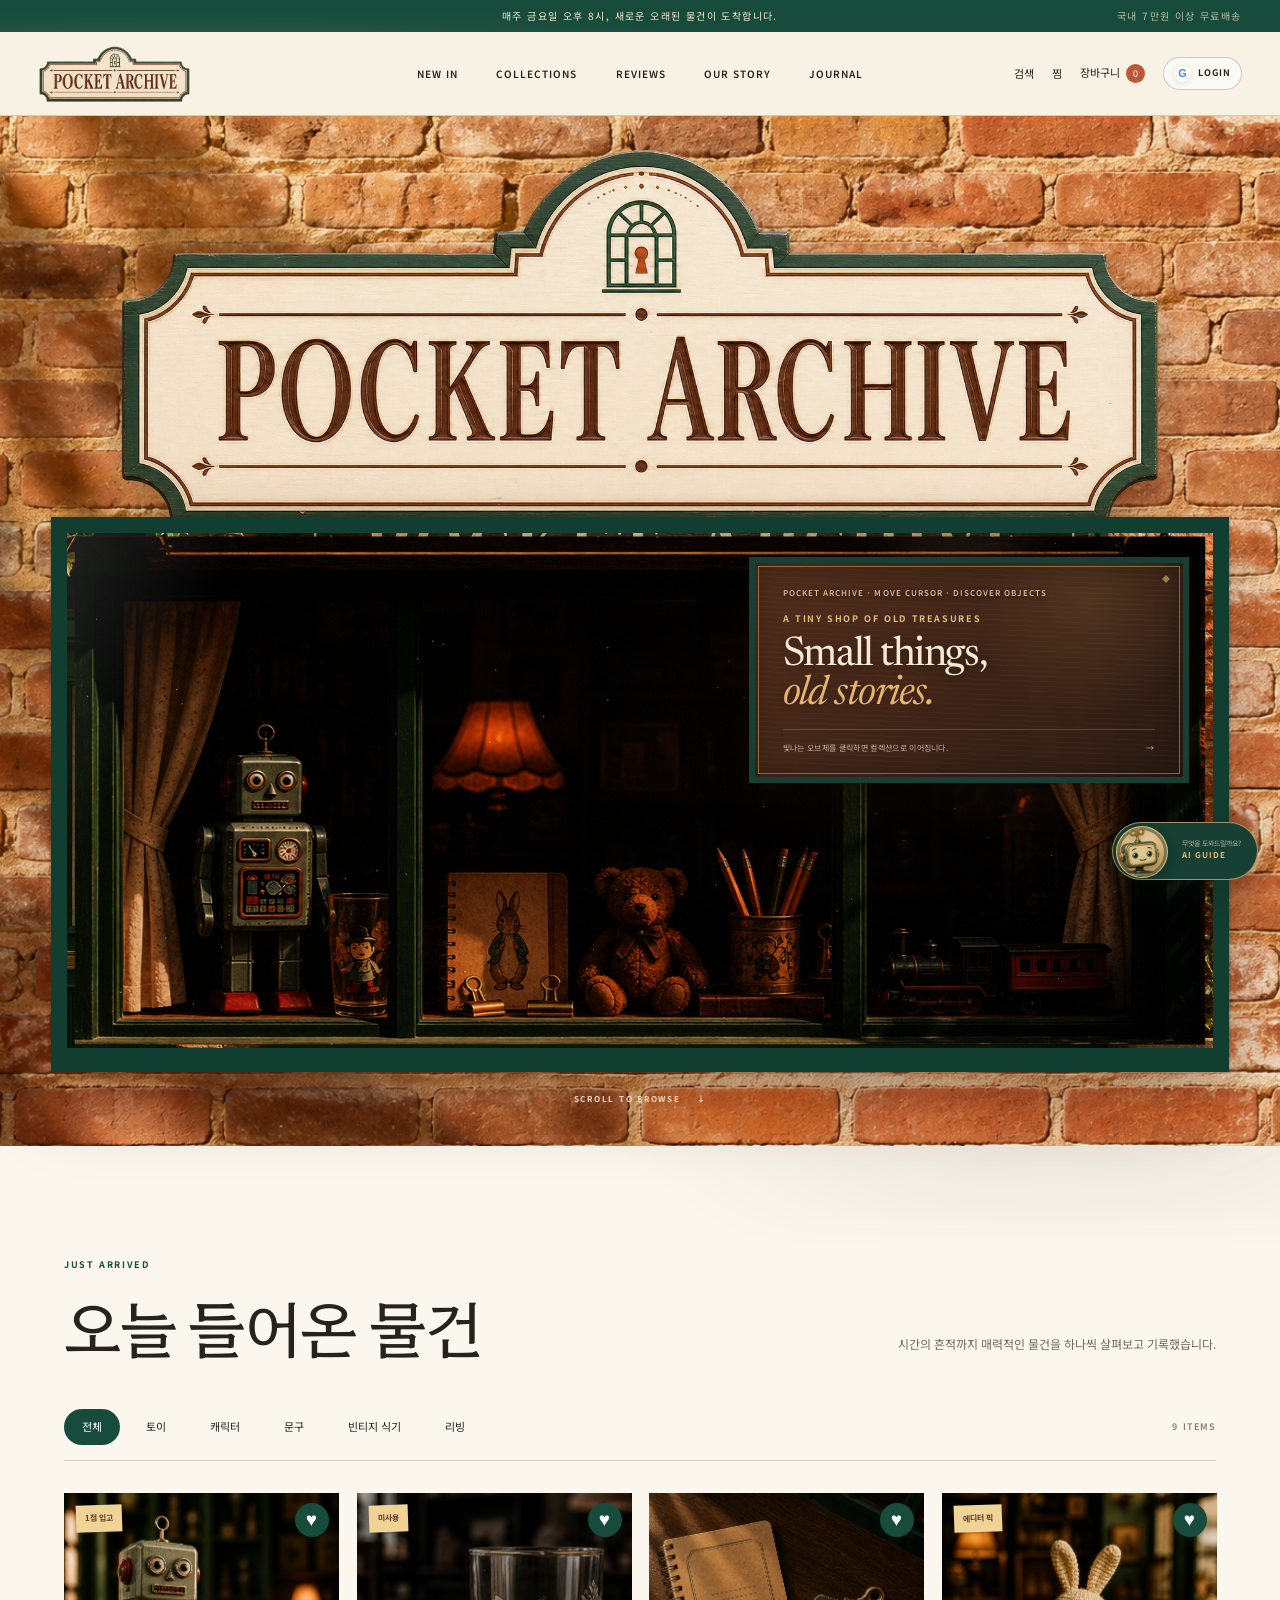
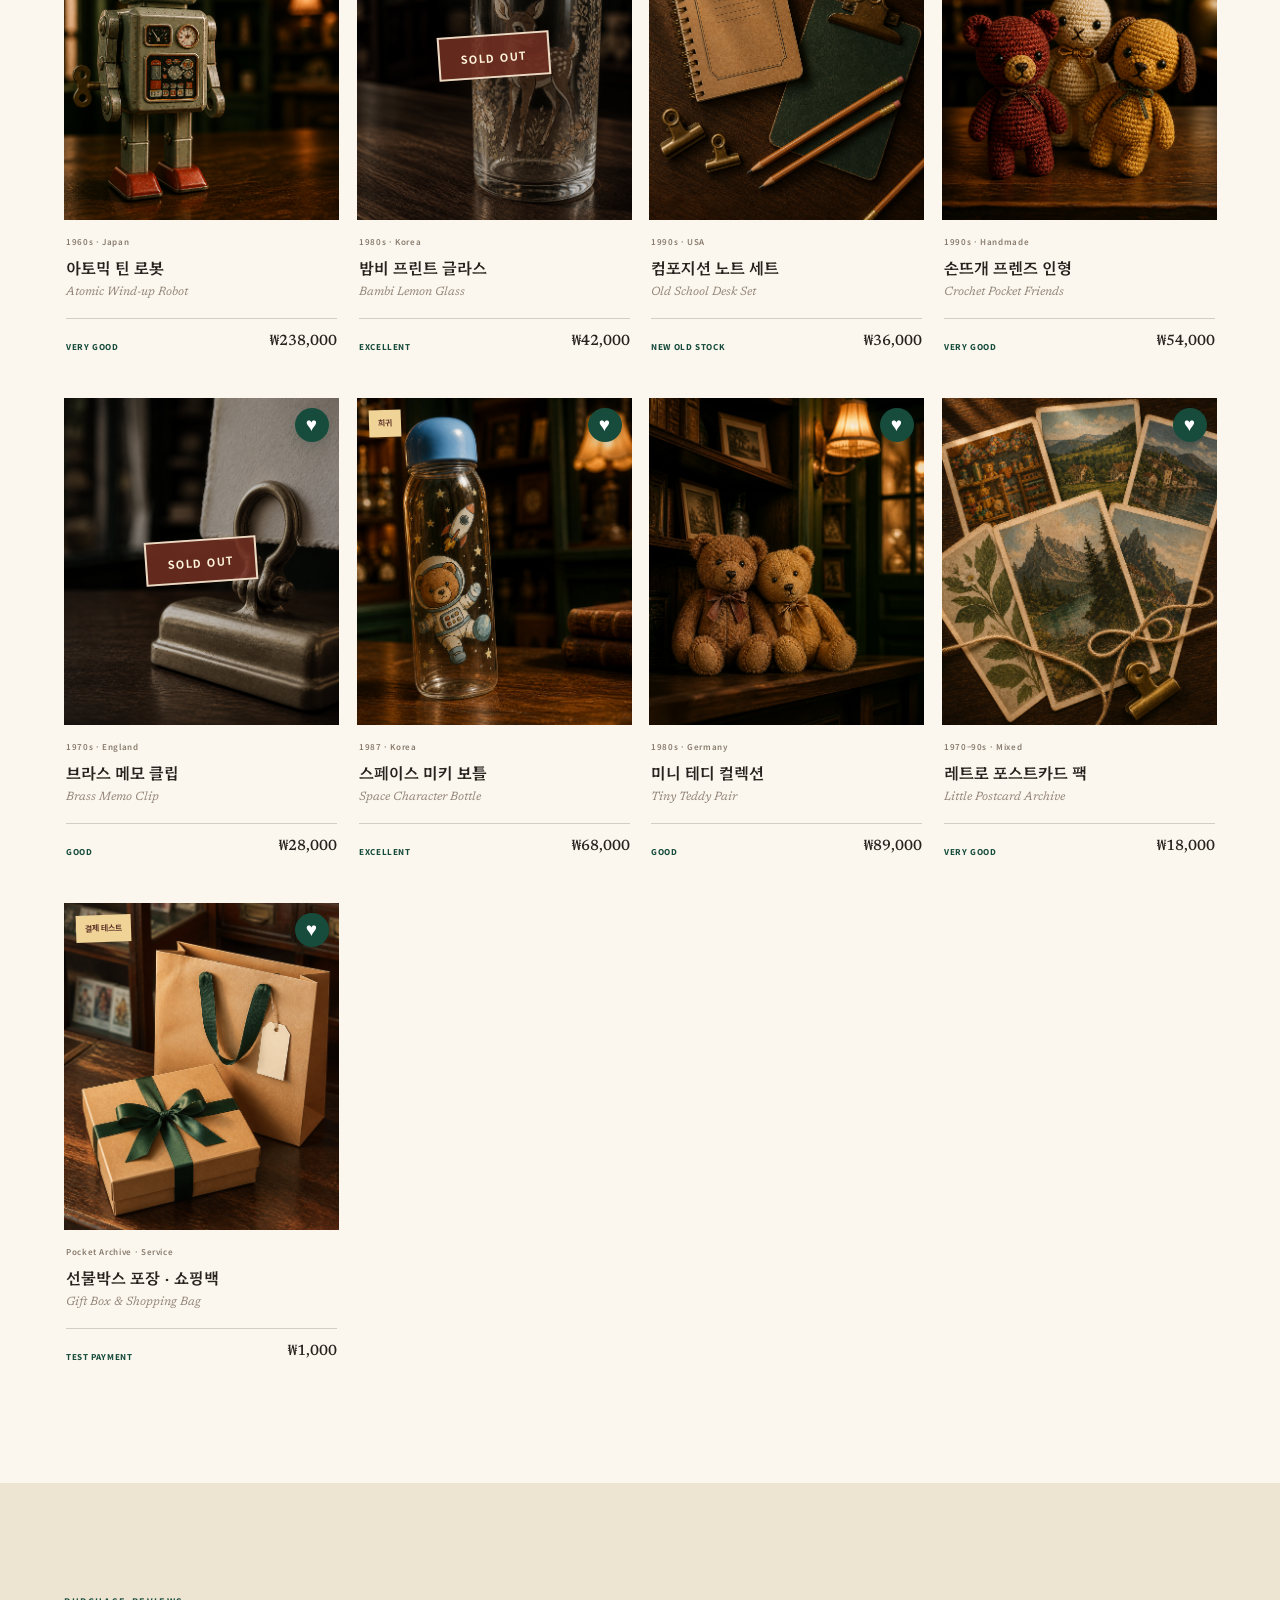
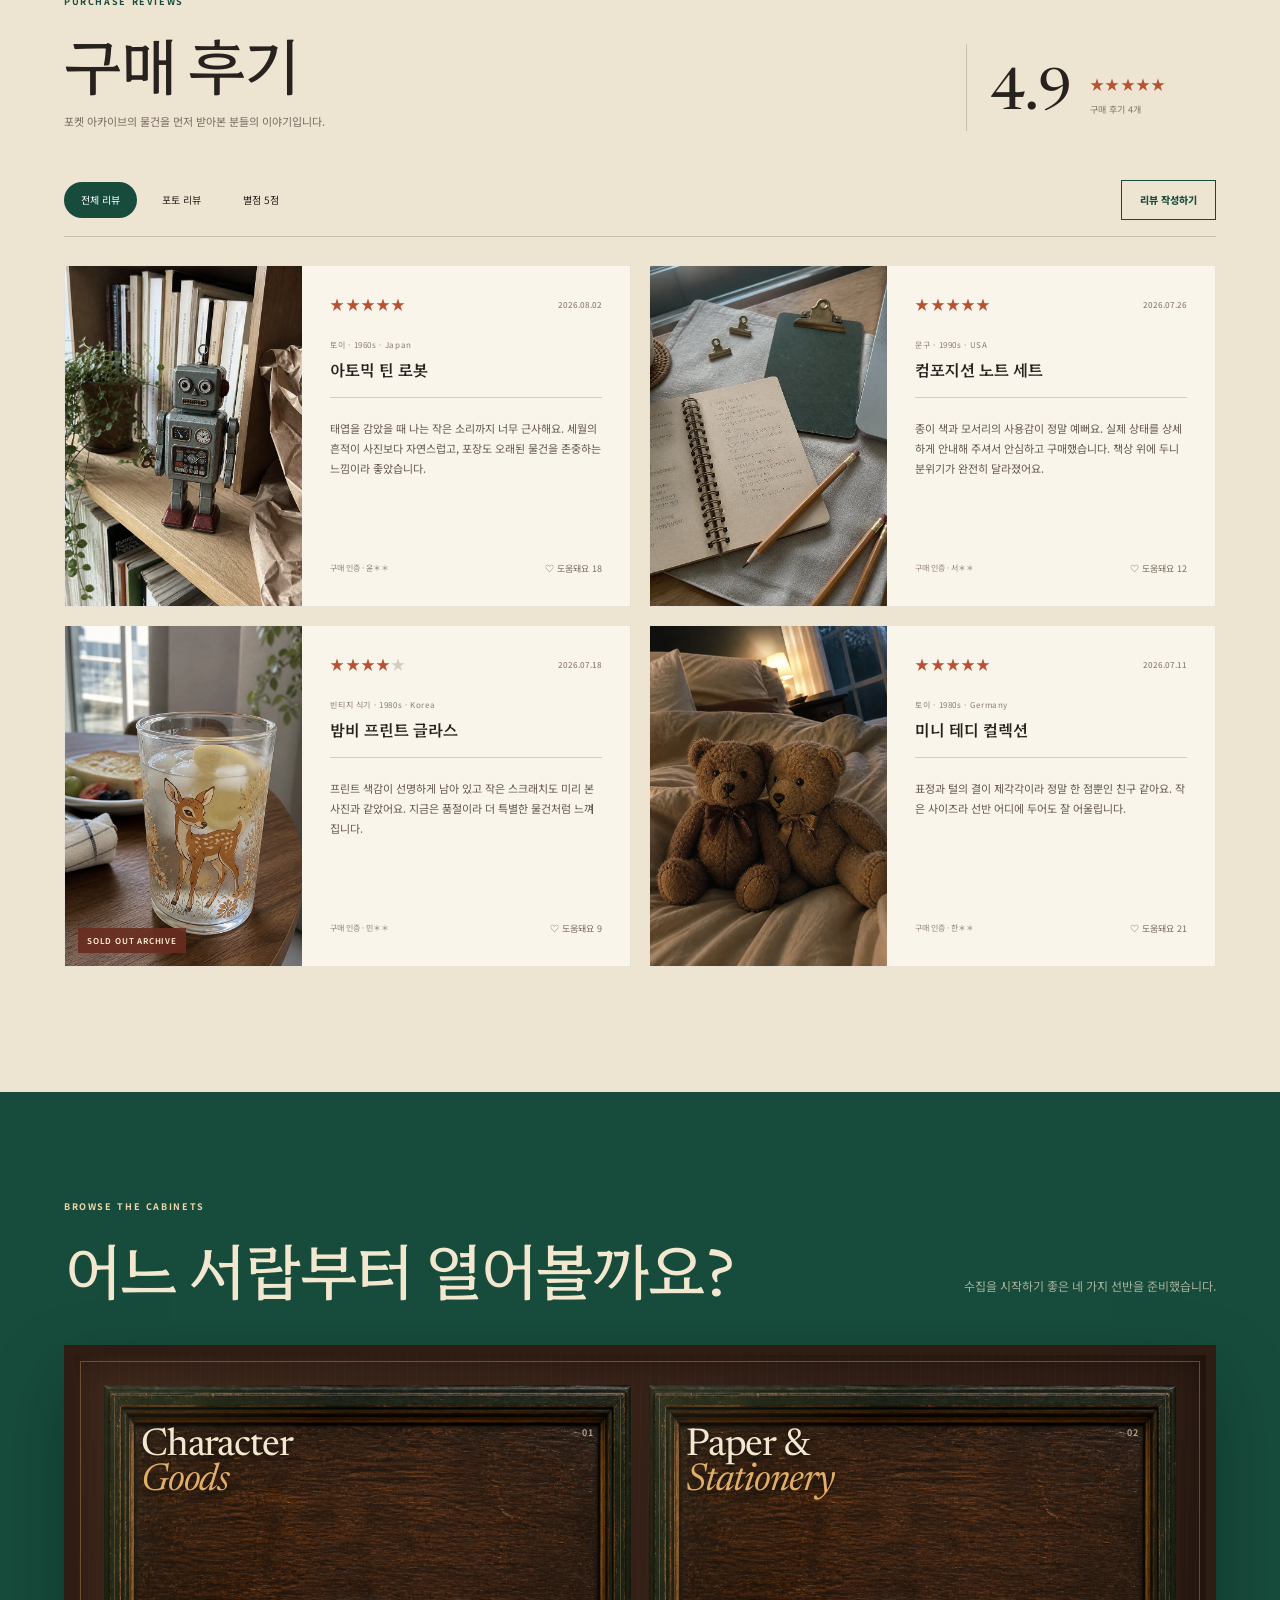
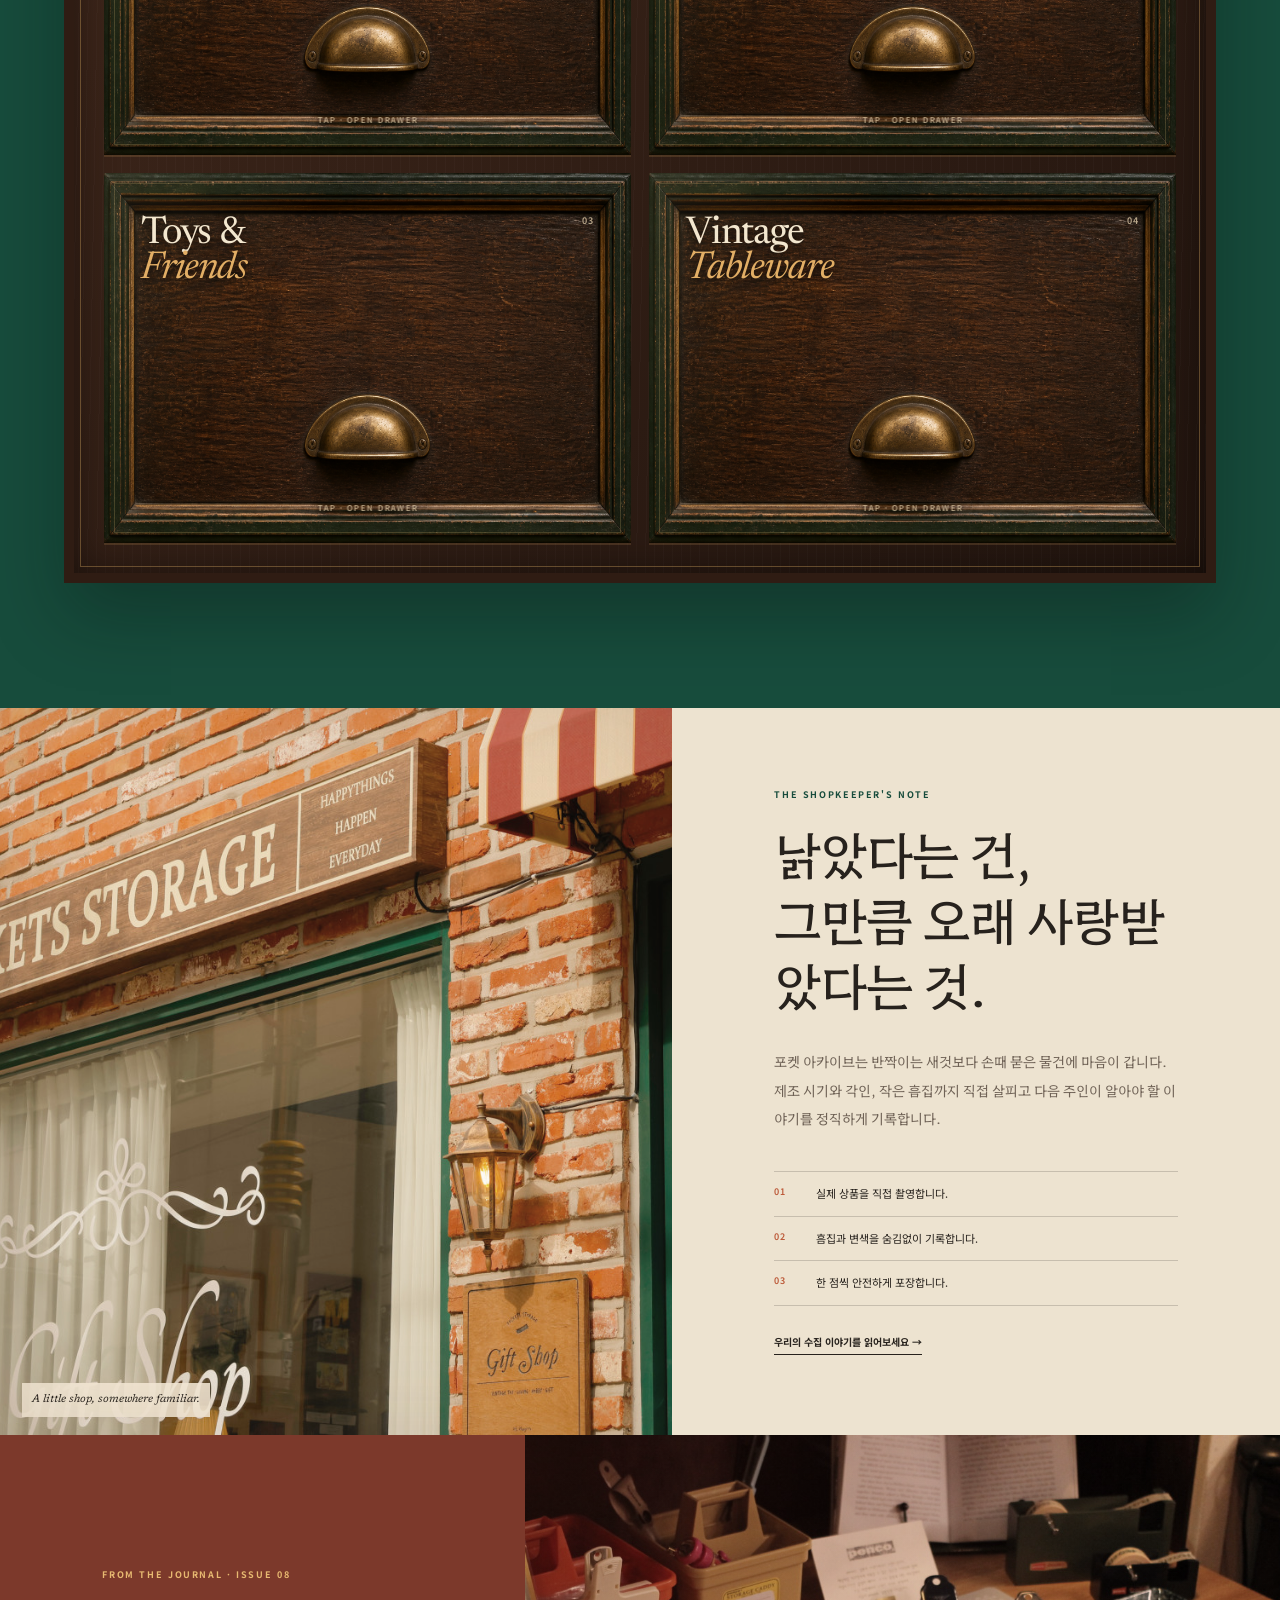
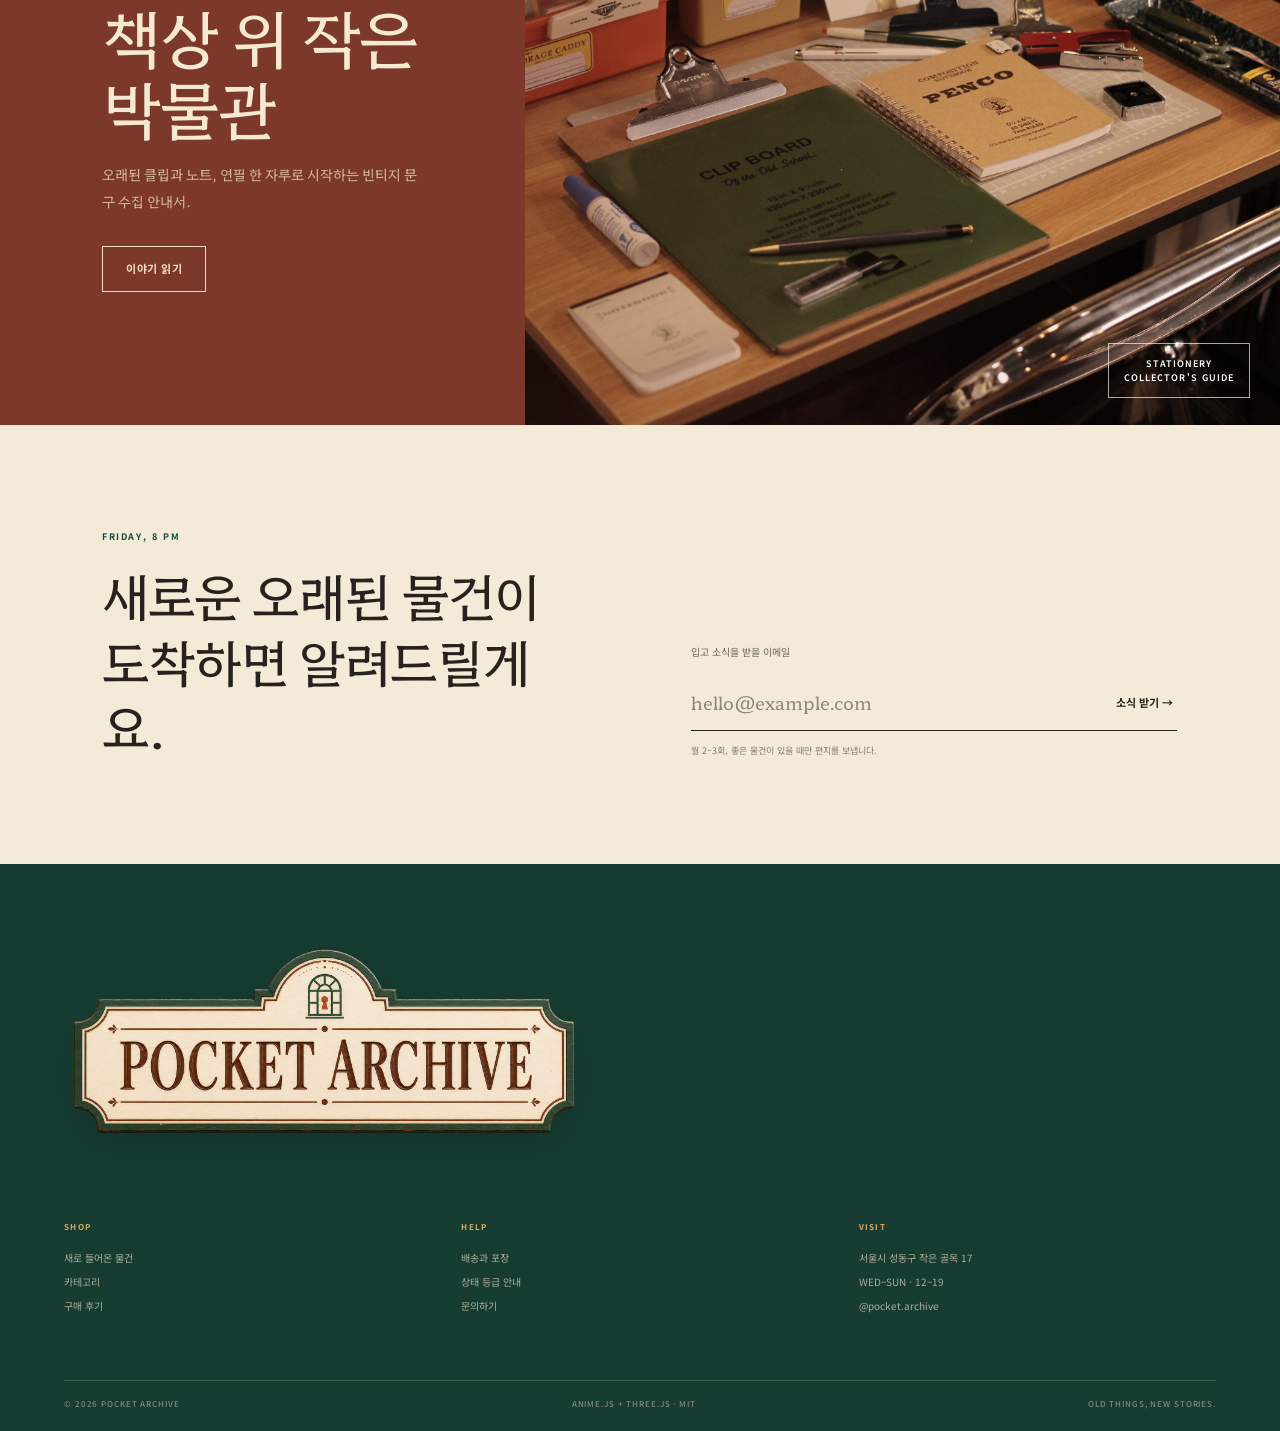
==== commit 974f1025: "style: publish magazine contents layout" ====
--- a/journal/index.html
+++ b/journal/index.html
@@ -5,8 +5,8 @@
     <meta name="viewport" content="width=device-width, initial-scale=1.0" />
     <meta name="description" content="빈티지 제품 수집과 보관을 위한 Pocket Archive 저널." />
     <title>Collector's Journal · Pocket Archive</title>
-    <script type="module" crossorigin src="/assets/src-BZQESkjY.js"></script>
-    <link rel="stylesheet" crossorigin href="/assets/src-C70jOSNW.css">
+    <script type="module" crossorigin src="/assets/src-D9In8_6O.js"></script>
+    <link rel="stylesheet" crossorigin href="/assets/src-D6Y_bxmu.css">
   </head>
   <body>
     <div id="root"></div>
--- a/assets/src-D6Y_bxmu.css
+++ b/assets/src-D6Y_bxmu.css
@@ -0,0 +1 @@
+@import "https://fonts.googleapis.com/css2?family=Hahmlet:wght@300;400;500;600;700&family=Newsreader:ital,opsz,wght@0,6..72,300..700;1,6..72,300..700&family=Noto+Sans+KR:wght@400;500;600;700&display=swap";.mypage-shell,.mypage-gate{color:#29231f;min-height:100vh;font-family:var(--font-sans);background:#eee6d7}.mypage-header{background:#f7f0e2e0;border-bottom:1px solid #3028222e;justify-content:space-between;align-items:center;height:92px;padding:0 5vw;display:flex}.mypage-brand{width:210px;height:66px;display:block}.mypage-brand img{object-fit:contain;width:100%;height:100%}.mypage-header>div{align-items:center;gap:38px;display:flex}.mypage-header span{color:#9d5138;letter-spacing:.17em;font-size:8px;font-weight:700}.mypage-header a:last-child{font-size:10px;font-weight:700}.member-hero{color:#f5e8ce;background:radial-gradient(circle at 76% 20%,#daa95c2e,#0000 26%),repeating-linear-gradient(2deg,#ffffff05 0 1px,#0000 1px 5px),#193f34;grid-template-columns:auto 1fr auto;align-items:center;gap:34px;min-height:330px;padding:55px 7vw;display:grid;overflow:hidden;box-shadow:inset 0 -20px 45px #0714102e}.member-avatar{outline-offset:5px;width:104px;height:104px;font-family:var(--font-display);background:#7c432f;border:5px solid #d9af70;border-radius:50%;outline:1px solid #ffedc4b3;place-items:center;font-size:42px;display:grid;overflow:hidden}.member-avatar img{object-fit:cover;width:100%;height:100%}.member-hero>div:nth-child(2)>span{color:#dbb274;letter-spacing:.15em;font-size:8px;font-weight:700}.member-hero h1{font-family:var(--font-serif-ko);letter-spacing:-.045em;margin:12px 0 0;font-size:clamp(44px,5vw,70px);font-weight:420;line-height:1.06}.member-hero h1 i{color:#e2b771;font-family:var(--font-display);font-weight:400}.member-hero dl{border:1px solid #eed7ab40;grid-template-columns:repeat(3,auto);gap:0;margin:0;display:grid}.member-hero dl div{border-right:1px solid #eed7ab33;min-width:108px;padding:20px 22px}.member-hero dl div:last-child{border:0}.member-hero dt{color:#d5aa69;letter-spacing:.14em;font-size:7px;font-weight:700}.member-hero dd{font-family:var(--font-display);margin:8px 0 0;font-size:18px}.mypage-layout{grid-template-columns:230px 1fr;gap:46px;width:min(1400px,92vw);margin:0 auto;padding:68px 0 120px;display:grid}.account-nav{border-top:3px solid #193f34;border-bottom:1px solid #30282238;flex-direction:column;align-self:start;padding:23px 0;display:flex;position:sticky;top:24px}.account-nav>span{color:#9d5138;letter-spacing:.16em;margin:0 15px 18px;font-size:8px;font-weight:700}.account-nav a{font-family:var(--font-serif-ko);border-top:1px solid #3028221f;align-items:center;gap:12px;padding:14px 15px;font-size:13px;display:flex}.account-nav a:hover{background:#ffffff5c}.account-nav a b{color:#a26048;font:600 8px var(--font-sans)}.account-nav a em{color:#f3e4c9;background:#193f34;border-radius:50%;place-items:center;min-width:20px;height:20px;margin-left:auto;font-size:8px;font-style:normal;display:inline-grid}.account-nav button{cursor:pointer;color:#76695e;text-align:left;background:0 0;border:0;border-bottom:1px solid #847669;margin:20px 15px 0;padding:10px 0;font-size:9px}.account-content{min-width:0}.mypage-notice{z-index:20;color:#6e3e2d;background:#efe0c4;border:1px solid #975f404d;justify-content:space-between;margin-bottom:16px;padding:14px 17px;font-size:10px;display:flex;position:sticky;top:12px;box-shadow:0 8px 20px #33251c1a}.mypage-notice button{cursor:pointer;background:0 0;border:0}.account-panel{background:#f7f1e5;border:1px solid #30282229;margin-bottom:32px;padding:46px 50px 50px;scroll-margin-top:24px;box-shadow:0 16px 40px #34271d12}.panel-heading{border-bottom:1px solid #30282229;justify-content:space-between;align-items:end;gap:32px;margin-bottom:34px;padding-bottom:25px;display:flex}.panel-heading span{color:#9d5138;letter-spacing:.15em;font-size:8px;font-weight:700}.panel-heading h2{font-family:var(--font-serif-ko);letter-spacing:-.035em;margin:7px 0 0;font-size:37px;font-weight:440}.panel-heading p{color:#7b6e62;max-width:260px;margin:0 0 3px;font-size:10px;line-height:1.6}.panel-heading>button{color:#193f34;cursor:pointer;background:0 0;border:1px solid #193f34;padding:10px 15px;font-size:9px;font-weight:700}.profile-form{grid-template-columns:1fr 1fr;gap:19px 15px;display:grid}.profile-form label:not(.consent-row),.address-meta-grid label{flex-direction:column;gap:8px;display:flex}.profile-form label span,.address-meta-grid label span{color:#74675b;font-size:9px;font-weight:700}.profile-form input:not([type=checkbox]),.address-meta-grid input{background:#fffdf8;border:1px solid #30282233;border-radius:0;outline:none;height:48px;padding:0 14px;font-size:11px}.profile-form input:focus,.address-meta-grid input:focus{border-color:#193f34;box-shadow:0 0 0 2px #193f3414}.profile-form input[readonly]{color:#7b7065;background:#ece5d8}.consent-row{color:#72665b;grid-column:1/-1;align-items:center;gap:9px;margin-top:3px;font-size:10px;display:flex}.consent-row input,.default-check input{accent-color:#193f34}.ledger-button{color:#f5e7cd;cursor:pointer;letter-spacing:.03em;background:#193f34;border:0;min-height:49px;padding:0 24px;font-size:10px;font-weight:700}.ledger-button:disabled{cursor:wait;opacity:.55}.profile-form .ledger-button{grid-column:1/-1;justify-self:end;min-width:180px}.saved-address-list{gap:10px;display:grid}.saved-address-list article{background:#fffdf8ad;border:1px solid #3028222b;grid-template-columns:54px 1fr auto;gap:18px;padding:23px 20px;display:grid;position:relative}.saved-address-list article.is-default{border-color:#193f34ad;box-shadow:inset 4px 0 #193f34}.address-index{color:#a3674e;font-family:var(--font-display);align-self:start;font-size:20px}.address-copy>div{align-items:center;gap:9px;display:flex}.address-copy strong{font-family:var(--font-serif-ko);font-size:17px;font-weight:600}.address-copy em{color:#f4e4c7;background:#193f34;padding:4px 7px;font-size:7px;font-style:normal}.address-copy>b{margin:10px 0 5px;font-size:10px;display:block}.address-copy p{color:#74685d;margin:0;font-size:10px;line-height:1.7}.address-actions{align-items:start;gap:5px;display:flex}.address-actions button{cursor:pointer;color:#6d6156;background:0 0;border:1px solid #30282230;padding:7px 9px;font-size:8px}.address-actions button:first-child{color:#8b4935;border-color:#8b5943}.address-actions button.is-map-active{color:#f4e4c7;background:#193f34;border-color:#193f34}.kakao-map-card{background:#eee4d3;border:1px solid #30282233;margin-top:20px;overflow:hidden}.kakao-map-heading{border-bottom:1px solid #30282229;justify-content:space-between;align-items:center;gap:20px;min-height:61px;padding:13px 17px;display:flex}.kakao-map-heading>div{align-items:baseline;gap:10px;min-width:0;display:flex}.kakao-map-heading span{color:#a45e43;letter-spacing:.16em;font-size:7px;font-weight:800}.kakao-map-heading strong{font-family:var(--font-serif-ko);text-overflow:ellipsis;white-space:nowrap;font-size:16px;font-weight:600;overflow:hidden}.kakao-map-heading a{color:#5d5046;flex:none;font-size:8px;font-weight:700}.kakao-map-stage{background:#d8cdbb;height:330px;position:relative;overflow:hidden}.kakao-map-canvas{width:100%;height:100%}.kakao-map-message{color:#6f6255;text-align:center;background:radial-gradient(circle at 50% 42%,#f6ecd7f5,#e0d3bcf0);align-content:center;justify-items:center;gap:7px;padding:20px;display:grid;position:absolute;inset:0}.kakao-map-message span{font-size:9px}.kakao-map-message b{font-family:var(--font-serif-ko);font-size:15px;font-weight:520}.kakao-map-message i{border:2px solid #193f3433;border-top-color:#193f34;border-radius:50%;width:24px;height:24px;animation:.8s linear infinite kakaoMapSpin}.kakao-map-address{color:#6e6258;border-top:1px solid #30282224;margin:0;padding:12px 17px;font-size:9px;line-height:1.6}.address-editor .kakao-map-card{background:#efdcbb14;border-color:#e1b8774d;margin:18px 0 0}.address-editor .kakao-map-heading{border-color:#e1b87738}.address-editor .kakao-map-heading span{color:#e0b36e}.address-editor .kakao-map-heading strong,.address-editor .kakao-map-heading a{color:#ead7b9}.address-editor .kakao-map-address{color:#d3bd9c;border-color:#e1b87733}.kakao-map-card.is-compact .kakao-map-stage{height:250px}@keyframes kakaoMapSpin{to{transform:rotate(360deg)}}.empty-address{text-align:center;background:#fffdf866;border:1px dashed #3028223d;padding:48px 20px}.empty-address span{font-family:var(--font-serif-ko);font-size:17px}.empty-address p{color:#7e7164;margin:8px 0 0;font-size:10px}.address-editor{outline-offset:-11px;color:#f4e5ca;background:linear-gradient(#ffffff06,#ffffff06),#442d23;border:6px solid #5b392a;outline:1px solid #b88a55;margin-top:28px;padding:31px}.address-editor>div:first-child{margin-bottom:22px}.address-editor>div:first-child span{color:#dda967;letter-spacing:.15em;font-size:8px;font-weight:700}.address-editor h3{font-family:var(--font-serif-ko);margin:6px 0 0;font-size:27px;font-weight:460}.address-meta-grid{grid-template-columns:repeat(3,1fr);gap:10px;margin-bottom:18px;display:grid}.address-editor .address-meta-grid label span,.address-editor .kakao-address-fieldset label>span{color:#d4b98e}.address-editor .address-meta-grid input{color:#2a231e;background:#fffbf1ed;border-color:#f4e5ca38}.address-editor .kakao-address-fieldset{background:#efdcbb14;border-color:#e1b8774d}.address-editor .kakao-address-fieldset legend{color:#e0b36e}.address-editor .address-status{color:#c9b495}.default-check{color:#dcc5a1;align-items:center;gap:9px;margin:15px 0 20px;font-size:10px;display:flex}.editor-actions{align-items:center;gap:12px;display:flex}.editor-actions .ledger-button{color:#2f251d;background:#e1b36c}.editor-actions>button:last-child:not(.ledger-button){color:#ead6b5;cursor:pointer;background:0 0;border:0;border-bottom:1px solid #f4e5ca80;padding:12px;font-size:9px}.mypage-gate{background:radial-gradient(circle at 20% 20%,#e0b26529,#0000 30%),#173d32;place-items:center;padding:28px;display:grid;position:relative;overflow:hidden}.mypage-gate:before{content:"";pointer-events:none;border:1px solid #e5be7d47;position:absolute;inset:20px}.mypage-logo{width:210px;height:70px;position:absolute;top:27px;left:38px}.mypage-logo img{object-fit:contain;width:100%;height:100%}.login-ledger,.mypage-gate>div:not(.account-loading){outline-offset:-14px;text-align:center;background:#f1e5cf;border:8px solid #5b392a;outline:1px solid #c6975d;width:min(580px,100%);padding:56px;position:relative;box-shadow:0 30px 70px #06120e6b}.login-ledger>span,.mypage-gate>div>span{color:#9d5138;letter-spacing:.17em;font-size:8px;font-weight:700}.login-ledger h1,.mypage-gate h1{font-family:var(--font-serif-ko);margin:14px 0 18px;font-size:42px;font-weight:440;line-height:1.2}.login-ledger p,.mypage-gate p{color:#75685c;max-width:390px;margin:0 auto 25px;font-size:11px;line-height:1.8}.login-ledger button{cursor:pointer;background:#fff;border:1px solid #30282233;min-width:210px;height:50px;font-size:11px;font-weight:700}.login-ledger button b{color:#fff;background:#4285f4;border-radius:50%;place-items:center;width:22px;height:22px;margin-right:10px;display:inline-grid}.login-ledger small{color:#9b4e39;margin-top:15px;display:block}.account-loading{gap:8px;display:flex}.account-loading span{background:#e3b36a;border-radius:50%;width:11px;height:11px;animation:.8s ease-in-out infinite alternate accountPulse}.account-loading span:nth-child(2){animation-delay:.15s}.account-loading span:nth-child(3){animation-delay:.3s}@keyframes accountPulse{to{opacity:.3;transform:translateY(-8px)}}@media (width<=980px){.member-hero{grid-template-columns:auto 1fr}.member-hero dl{grid-column:1/-1}.mypage-layout{grid-template-columns:1fr}.account-nav{border-top-width:2px;grid-template-columns:repeat(3,1fr);padding:0;display:grid;position:static}.account-nav>span,.account-nav button{grid-column:1/-1}.account-nav a{border-right:1px solid #3028221f}}@media (width<=680px){.mypage-header{height:72px;padding:0 16px}.mypage-brand{width:155px;height:52px}.mypage-header span{display:none}.member-hero{padding:48px 22px;display:block}.member-avatar{width:78px;height:78px;margin-bottom:25px}.member-hero h1{font-size:43px}.member-hero dl{display:none}.mypage-layout{width:auto;margin:0 14px;padding:25px 0 70px}.account-nav{grid-template-columns:1fr}.account-nav>span,.account-nav button{grid-column:auto}.account-panel{padding:33px 18px 24px}.panel-heading{display:block}.panel-heading p,.panel-heading>button{margin-top:16px}.profile-form{grid-template-columns:1fr}.consent-row,.profile-form .ledger-button{grid-column:auto}.profile-form .ledger-button{width:100%}.saved-address-list article{grid-template-columns:36px 1fr;padding:20px 14px}.address-actions{flex-wrap:wrap;grid-column:2}.kakao-map-stage{height:270px}.kakao-map-card.is-compact .kakao-map-stage{height:220px}.kakao-map-heading>div{gap:4px;display:grid}.address-editor{margin-left:-6px;margin-right:-6px;padding:28px 17px}.address-meta-grid{grid-template-columns:1fr}.mypage-logo{top:22px;left:50%;transform:translate(-50%)}.login-ledger,.mypage-gate>div:not(.account-loading){padding:45px 22px}.login-ledger h1,.mypage-gate h1{font-size:34px}}.journal-page-shell{color:#282018;background:#f3ecdd;min-width:320px;overflow:hidden}.journal-header{z-index:20;-webkit-backdrop-filter:blur(14px);backdrop-filter:blur(14px);background:#f5eedff0;border-bottom:1px solid #27362a2e;grid-template-columns:220px 1fr 220px;align-items:center;height:78px;padding:0 4vw;display:grid;position:sticky;top:0}.journal-brand{align-items:center;width:190px;height:60px;display:flex}.journal-brand img{object-fit:contain;width:100%;height:100%}.journal-header>span{color:#1a493a;font:700 9px var(--font-sans);letter-spacing:.2em;text-align:center}.journal-back{color:#71382d;justify-self:end;font-size:10px;font-weight:700}.journal-hero{color:#f4e6cc;isolation:isolate;background:#183e33;min-height:min(860px,100svh - 78px);position:relative;overflow:hidden}.journal-hero-copy{z-index:3;text-shadow:0 3px 24px #06120d8c;flex-direction:column;justify-content:flex-end;width:min(760px,72vw);padding:0;display:flex;position:absolute;bottom:clamp(48px,8vh,92px);left:max(5vw,50vw - 760px)}.journal-hero-copy>span,.journal-section-title>span,.reader-kicker,.journal-ending>span{color:#d7a45f;font:700 9px var(--font-sans);letter-spacing:.18em}.journal-hero h1{font-family:var(--font-serif-ko);letter-spacing:-.065em;margin:20px 0 25px;font-size:clamp(58px,7.4vw,112px);font-weight:430;line-height:1.06}.journal-hero p{color:#fff6e4d1;max-width:530px;font-family:var(--font-serif-ko);margin:0;font-size:15px;line-height:1.9}.journal-hero-meta{border-top:1px solid #f4e6cc6b;flex-direction:row;justify-content:space-between;gap:18px;width:min(530px,100%);margin-top:34px;padding-top:15px;display:flex}.journal-hero-meta b,.journal-hero-meta small{font:700 8px var(--font-sans);letter-spacing:.16em}.journal-hero-meta small{color:#f4e6cc8c}.journal-hero-image{z-index:0;position:absolute;inset:0;overflow:hidden}.journal-hero-image:after{content:"";pointer-events:none;background:linear-gradient(90deg,#051912c7 0%,#05191275 38%,#05191214 72%),linear-gradient(#0000 42%,#051510c2 100%);position:absolute;inset:0;box-shadow:inset 0 0 120px #07191342}.journal-hero-image img{object-fit:cover;object-position:center 52%;filter:saturate(.78)sepia(.08)contrast(1.02);width:100%;height:100%;transform:scale(1.015)}.journal-hero-image>span{z-index:2;color:#fff;font:700 9px/1.55 var(--font-sans);letter-spacing:.15em;text-align:right;border:1px solid #ffffffa8;padding:14px 16px;position:absolute;bottom:26px;right:28px}.journal-library{background:linear-gradient(90deg,#173f3306 1px,#0000 1px) 0 0/8.333% 100%,#f3ecdd;padding:0 5vw 140px}.journal-contents-bar{color:#173f33;border-top:7px solid #173f33;border-bottom:1px solid #9f907d;grid-template-columns:auto auto 1fr auto;align-items:center;gap:28px;max-width:1440px;min-height:74px;margin:0 auto 96px;display:grid}.journal-contents-bar b,.journal-contents-bar>span,.journal-contents-bar small{font:700 8px var(--font-sans);letter-spacing:.16em}.journal-contents-bar>span{color:#8b4b3b;border-left:1px solid #aa9c89;padding-left:28px}.journal-contents-bar nav{justify-self:center;gap:6px;display:flex}.journal-contents-bar button{color:#173f33;cursor:pointer;width:31px;height:31px;font:700 8px var(--font-sans);background:0 0;border:1px solid #ad9d88;border-radius:50%;padding:0;transition:background .2s,color .2s,transform .2s}.journal-contents-bar button:hover{color:#f7ead1;background:#173f33;transform:translateY(-2px)}.journal-contents-bar small{color:#7f7161}.journal-section-title{border-bottom:3px double #86735c;grid-template-columns:minmax(0,1fr) minmax(250px,.38fr);align-items:end;max-width:1440px;margin:0 auto 64px;padding-bottom:29px;display:grid;position:relative}.journal-section-title:before{content:"READ";color:#734d3614;font:450 clamp(80px,13vw,190px)/1 var(--font-display);letter-spacing:-.07em;pointer-events:none;position:absolute;top:-62px;right:0}.journal-section-title h2{font-family:var(--font-serif-ko);letter-spacing:-.06em;margin:12px 0 0;font-size:clamp(52px,7vw,92px);font-weight:430;line-height:1.02;position:relative}.journal-section-title p{color:#74685b;max-width:320px;font:12px/1.9 var(--font-serif-ko);margin:0 0 8px 50px;position:relative}.journal-card-grid{border-top:1px solid #a99780;border-left:1px solid #a99780;grid-template-columns:repeat(12,minmax(0,1fr));grid-auto-rows:minmax(270px,auto);max-width:1440px;margin:auto;display:grid}.journal-card{min-width:0;min-height:0;color:inherit;cursor:pointer;text-align:left;background:#f6efe1b3;border:1px solid #a99780;border-top:0;border-left:0;padding:0;transition:background .3s,transform .3s,box-shadow .3s;position:relative;overflow:hidden}.journal-card:hover,.journal-card.is-selected{z-index:2;background:#eadbc2;box-shadow:0 20px 42px #412d1f1f}.journal-card-1{grid-area:1/1/3/8}.journal-card-2{grid-area:1/8/auto/13;grid-template-columns:.92fr 1.08fr;display:grid}.journal-card-3{grid-area:2/8/auto/13;grid-template-columns:1.08fr .92fr;display:grid}.journal-card-3 .journal-card-image{order:2}.journal-card-4{grid-area:3/1/auto/6;grid-template-columns:.86fr 1.14fr;display:grid}.journal-card-5{grid-area:3/6/auto/13;grid-template-columns:1.2fr .8fr;display:grid}.journal-card-5 .journal-card-image{order:2}.journal-card-1 .journal-card-image{height:560px}.journal-card-1 .journal-card-copy{min-height:315px;padding:38px 42px 32px}.journal-card-1 .journal-card-copy strong{max-width:570px;font-size:clamp(34px,3.4vw,52px)}.journal-card-2 .journal-card-image,.journal-card-3 .journal-card-image,.journal-card-4 .journal-card-image,.journal-card-5 .journal-card-image{height:100%;min-height:310px}.journal-card-image{background:#c6b397;height:280px;display:block;position:relative;overflow:hidden}.journal-card-image img{object-fit:cover;filter:saturate(.7)sepia(.08);width:100%;height:100%;transition:transform .6s cubic-bezier(.2,.75,.2,1),filter .4s}.journal-card:hover img{filter:saturate(.9);transform:scale(1.045)}.journal-card-image b{color:#71382d;width:35px;height:35px;font:700 9px var(--font-sans);background:#f4ead7;border-radius:50%;place-items:center;display:grid;position:absolute;top:14px;right:16px}.journal-card-image em{color:#f5e7cd;font:700 7px var(--font-sans);letter-spacing:.13em;background:#14392ee6;padding:7px 9px;font-style:normal;position:absolute;bottom:13px;left:14px}.journal-card-copy{flex-direction:column;min-height:245px;padding:27px 28px 25px;display:flex}.journal-card-copy small{color:#8b4c3d;font:700 8px var(--font-sans);letter-spacing:.13em}.journal-card-copy strong{font-family:var(--font-serif-ko);letter-spacing:-.025em;margin:15px 0 12px;font-size:25px;font-weight:550;line-height:1.35}.journal-card-copy>span{color:#75695d;font-size:11px;line-height:1.75}.journal-card-line{border-top:1px solid #7c685247;justify-content:space-between;gap:15px;margin-top:auto;padding-top:22px;display:flex}.journal-card-line i{color:#1d4a3c;letter-spacing:.06em;font-size:8px;font-style:normal;font-weight:800}.journal-masthead{border-top:3px double #86735c;grid-template-columns:1fr minmax(260px,420px) auto;align-items:end;gap:40px;max-width:1440px;margin:70px auto 0;padding-top:22px;display:grid}.journal-masthead span{color:#173f33;font:450 clamp(32px, 5vw, 72px) var(--font-display);letter-spacing:-.04em}.journal-masthead p{color:#716455;font:12px/1.8 var(--font-serif-ko);margin:0}.journal-masthead b{color:#8b4b3b;font:700 8px var(--font-sans);letter-spacing:.15em}.journal-reader{background:#eee1ca;border-top:1px solid #684d312e;grid-template-columns:minmax(220px,.36fr) minmax(0,1fr);padding:115px max(5vw,50vw - 720px);scroll-margin-top:78px;display:grid}.reader-aside{color:#7b4938;flex-direction:column;align-self:start;padding:7px 50px 0 0;display:flex;position:sticky;top:118px}.reader-aside span{font:700 10px var(--font-sans);letter-spacing:.18em}.reader-aside strong{font-family:var(--font-display);margin:16px 0 9px;font-size:34px;font-weight:450}.reader-aside small{color:#87796b;font:600 8px var(--font-sans);letter-spacing:.12em}.reader-main{border-left:1px solid #bbaa91;max-width:920px;padding-left:clamp(35px,7vw,105px);animation:.5s both readerEnter}@keyframes readerEnter{0%{opacity:0;transform:translateY(18px)}}.reader-main h2{max-width:760px;font-family:var(--font-serif-ko);letter-spacing:-.05em;margin:20px 0 27px;font-size:clamp(43px,5vw,70px);font-weight:460;line-height:1.2}.reader-intro{color:#5f554a;max-width:760px;font-family:var(--font-serif-ko);margin:0 0 55px;font-size:18px;line-height:2}.reader-main figure{margin:0 0 62px}.reader-main figure img{object-fit:cover;filter:saturate(.78)sepia(.07);width:100%;height:min(55vw,580px)}.reader-main figcaption{color:#8a7c6e;margin-top:12px;font-size:9px}.reader-main>section{max-width:760px;margin:0 0 48px}.article-section-number{color:#9a6749;font:700 9px var(--font-sans);letter-spacing:.16em;margin-bottom:11px;display:block}.reader-main>section h3,.reader-checklist h3{font-family:var(--font-serif-ko);letter-spacing:-.03em;margin:0 0 16px;font-size:28px;font-weight:600}.reader-main>section p{color:#5e554c;font-family:var(--font-serif-ko);margin:0;font-size:15px;line-height:2.15}.reader-main blockquote{color:#764433;max-width:780px;font-family:var(--font-serif-ko);letter-spacing:-.03em;border-top:1px solid #b5a17f;border-bottom:1px solid #b5a17f;margin:5px 0 70px;padding:28px 0 28px clamp(30px,5vw,70px);font-size:clamp(24px,3vw,38px);font-weight:520;line-height:1.65}.reader-checklist{background:#f7efdea3;border:1px solid #ad9471;max-width:760px;margin-top:70px;padding:35px 38px}.reader-checklist>span{color:#8b4a39;font:700 8px var(--font-sans);letter-spacing:.16em}.reader-checklist h3{margin-top:12px}.reader-checklist ul{border-top:1px solid #c6b79e;margin:24px 0 0;padding:20px 0 0;list-style:none}.reader-checklist li{color:#655b51;padding:8px 0 8px 25px;font-size:12px;position:relative}.reader-checklist li:before{content:"✓";color:#1c4a3b;font-weight:900;position:absolute;left:0}.journal-ending{color:#f4e6cc;text-align:center;background:#7b392d;padding:130px 5vw}.journal-ending h2{font-family:var(--font-serif-ko);letter-spacing:-.045em;margin:22px auto 36px;font-size:clamp(40px,5vw,67px);font-weight:430;line-height:1.28}.journal-ending a{border-bottom:1px solid #f4e6ccb3;padding-bottom:7px;font-size:11px;font-weight:700;display:inline-flex}@media (width<=900px){.journal-header{grid-template-columns:180px 1fr}.journal-header>span{display:none}.journal-hero{min-height:720px}.journal-contents-bar{grid-template-columns:auto 1fr auto;gap:16px}.journal-contents-bar nav{justify-self:end}.journal-contents-bar small{display:none}.journal-card-grid{grid-template-columns:repeat(2,1fr);grid-auto-rows:auto}.journal-card-1,.journal-card-2,.journal-card-3,.journal-card-4,.journal-card-5{grid-area:auto;display:block}.journal-card-1{grid-column:1/-1;grid-template-columns:1.15fr .85fr;display:grid}.journal-card-1 .journal-card-image{height:100%}.journal-card-2 .journal-card-image,.journal-card-3 .journal-card-image,.journal-card-4 .journal-card-image,.journal-card-5 .journal-card-image{height:310px;min-height:0}.journal-card-3 .journal-card-image,.journal-card-5 .journal-card-image{order:initial}.journal-masthead{grid-template-columns:1fr;gap:12px}.journal-reader{grid-template-columns:1fr}.reader-aside{margin-bottom:45px;position:static}.reader-main{border-left:0;padding-left:0}}@media (width<=600px){.journal-header{grid-template-columns:145px 1fr;height:68px;padding:0 16px}.journal-brand{width:140px;height:52px}.journal-back{font-size:8px}.journal-hero{min-height:690px}.journal-hero-copy{width:auto;bottom:42px;left:22px;right:22px}.journal-hero h1{font-size:clamp(47px,14vw,62px);line-height:1.08}.journal-hero p{max-width:92%;font-size:13px}.journal-hero-meta{margin-top:28px}.journal-hero-image img{object-position:56% center}.journal-hero-image>span{font-size:7px;top:19px;bottom:auto;right:17px}.journal-library{padding:0 16px 95px}.journal-contents-bar{grid-template-columns:auto 1fr;margin-bottom:70px}.journal-contents-bar>span{justify-self:end}.journal-contents-bar nav{grid-column:1/-1;justify-self:start;padding-bottom:13px}.journal-section-title{display:block}.journal-section-title:before{top:-20px}.journal-section-title h2{font-size:54px}.journal-section-title p{margin:18px 0 0}.journal-card-grid{grid-template-columns:1fr}.journal-card-1,.journal-card-2,.journal-card-3,.journal-card-4,.journal-card-5{grid-column:auto;grid-template-columns:43% 57%;display:grid}.journal-card-1 .journal-card-image,.journal-card-2 .journal-card-image,.journal-card-3 .journal-card-image,.journal-card-4 .journal-card-image,.journal-card-5 .journal-card-image{height:100%;min-height:255px}.journal-card-1 .journal-card-copy,.journal-card-copy{min-height:255px;padding:22px 18px}.journal-card-1 .journal-card-copy strong,.journal-card-copy strong{font-size:20px}.journal-card-copy>span:not(.journal-card-line){display:none}.journal-card-line{flex-direction:column;gap:5px}.journal-card-image em{font-size:6px;bottom:9px;left:9px}.journal-reader{padding:78px 20px 90px}.reader-main h2{font-size:42px}.reader-intro{font-size:16px}.reader-main figure img{height:380px}.reader-main blockquote{padding-left:22px;font-size:24px}.reader-checklist{padding:28px 23px}}@layer properties{@supports (((-webkit-hyphens:none)) and (not (margin-trim:inline))) or ((-moz-orient:inline) and (not (color:rgb(from red r g b)))){*,:before,:after,::backdrop{--tw-rotate-x:initial;--tw-rotate-y:initial;--tw-rotate-z:initial;--tw-skew-x:initial;--tw-skew-y:initial;--tw-border-style:solid;--tw-shadow:0 0 #0000;--tw-shadow-color:initial;--tw-shadow-alpha:100%;--tw-inset-shadow:0 0 #0000;--tw-inset-shadow-color:initial;--tw-inset-shadow-alpha:100%;--tw-ring-color:initial;--tw-ring-shadow:0 0 #0000;--tw-inset-ring-color:initial;--tw-inset-ring-shadow:0 0 #0000;--tw-ring-inset:initial;--tw-ring-offset-width:0px;--tw-ring-offset-color:#fff;--tw-ring-offset-shadow:0 0 #0000;--tw-outline-style:solid;--tw-blur:initial;--tw-brightness:initial;--tw-contrast:initial;--tw-grayscale:initial;--tw-hue-rotate:initial;--tw-invert:initial;--tw-opacity:initial;--tw-saturate:initial;--tw-sepia:initial;--tw-drop-shadow:initial;--tw-drop-shadow-color:initial;--tw-drop-shadow-alpha:100%;--tw-drop-shadow-size:initial}}}@layer theme{:root,:host{--font-sans:ui-sans-serif, system-ui, sans-serif, "Apple Color Emoji", "Segoe UI Emoji", "Segoe UI Symbol", "Noto Color Emoji";--font-mono:ui-monospace, SFMono-Regular, Menlo, Monaco, Consolas, "Liberation Mono", "Courier New", monospace;--spacing:.25rem;--default-font-family:var(--font-sans);--default-mono-font-family:var(--font-mono)}}@layer base{*,:after,:before,::backdrop{box-sizing:border-box;border:0 solid;margin:0;padding:0}::file-selector-button{box-sizing:border-box;border:0 solid;margin:0;padding:0}html,:host{-webkit-text-size-adjust:100%;tab-size:4;line-height:1.5;font-family:var(--default-font-family,ui-sans-serif, system-ui, sans-serif, "Apple Color Emoji", "Segoe UI Emoji", "Segoe UI Symbol", "Noto Color Emoji");font-feature-settings:var(--default-font-feature-settings,normal);font-variation-settings:var(--default-font-variation-settings,normal);-webkit-tap-highlight-color:transparent}hr{height:0;color:inherit;border-top-width:1px}abbr:where([title]){-webkit-text-decoration:underline dotted;text-decoration:underline dotted}h1,h2,h3,h4,h5,h6{font-size:inherit;font-weight:inherit}a{color:inherit;-webkit-text-decoration:inherit;-webkit-text-decoration:inherit;-webkit-text-decoration:inherit;-webkit-text-decoration:inherit;text-decoration:inherit}b,strong{font-weight:bolder}code,kbd,samp,pre{font-family:var(--default-mono-font-family,ui-monospace, SFMono-Regular, Menlo, Monaco, Consolas, "Liberation Mono", "Courier New", monospace);font-feature-settings:var(--default-mono-font-feature-settings,normal);font-variation-settings:var(--default-mono-font-variation-settings,normal);font-size:1em}small{font-size:80%}sub,sup{vertical-align:baseline;font-size:75%;line-height:0;position:relative}sub{bottom:-.25em}sup{top:-.5em}table{text-indent:0;border-color:inherit;border-collapse:collapse}:-moz-focusring{outline:auto}progress{vertical-align:baseline}summary{display:list-item}ol,ul,menu{list-style:none}img,svg,video,canvas,audio,iframe,embed,object{vertical-align:middle;display:block}img,video{max-width:100%;height:auto}button,input,select,optgroup,textarea{font:inherit;font-feature-settings:inherit;font-variation-settings:inherit;letter-spacing:inherit;color:inherit;opacity:1;background-color:#0000;border-radius:0}::file-selector-button{font:inherit;font-feature-settings:inherit;font-variation-settings:inherit;letter-spacing:inherit;color:inherit;opacity:1;background-color:#0000;border-radius:0}:where(select:is([multiple],[size])) optgroup{font-weight:bolder}:where(select:is([multiple],[size])) optgroup option{padding-inline-start:20px}::file-selector-button{margin-inline-end:4px}::placeholder{opacity:1}@supports (not ((-webkit-appearance:-apple-pay-button))) or (contain-intrinsic-size:1px){::placeholder{color:currentColor}@supports (color:color-mix(in lab, red, red)){::placeholder{color:color-mix(in oklab, currentcolor 50%, transparent)}}}textarea{resize:vertical}::-webkit-search-decoration{-webkit-appearance:none}::-webkit-date-and-time-value{min-height:1lh;text-align:inherit}::-webkit-datetime-edit{display:inline-flex}::-webkit-datetime-edit-fields-wrapper{padding:0}::-webkit-datetime-edit{padding-block:0}::-webkit-datetime-edit-year-field{padding-block:0}::-webkit-datetime-edit-month-field{padding-block:0}::-webkit-datetime-edit-day-field{padding-block:0}::-webkit-datetime-edit-hour-field{padding-block:0}::-webkit-datetime-edit-minute-field{padding-block:0}::-webkit-datetime-edit-second-field{padding-block:0}::-webkit-datetime-edit-millisecond-field{padding-block:0}::-webkit-datetime-edit-meridiem-field{padding-block:0}::-webkit-calendar-picker-indicator{line-height:1}:-moz-ui-invalid{box-shadow:none}button,input:where([type=button],[type=reset],[type=submit]){appearance:button}::file-selector-button{appearance:button}::-webkit-inner-spin-button{height:auto}::-webkit-outer-spin-button{height:auto}[hidden]:where(:not([hidden=until-found])){display:none!important}}@layer components;@layer utilities{.visible{visibility:visible}.absolute{position:absolute}.fixed{position:fixed}.relative{position:relative}.static{position:static}.sticky{position:sticky}.start{inset-inline-start:var(--spacing)}.end{inset-inline-end:var(--spacing)}.container{width:100%}@media (width>=40rem){.container{max-width:40rem}}@media (width>=48rem){.container{max-width:48rem}}@media (width>=64rem){.container{max-width:64rem}}@media (width>=80rem){.container{max-width:80rem}}@media (width>=96rem){.container{max-width:96rem}}.block{display:block}.hidden{display:none}.inline-block{display:inline-block}.table{display:table}.transform{transform:var(--tw-rotate-x,) var(--tw-rotate-y,) var(--tw-rotate-z,) var(--tw-skew-x,) var(--tw-skew-y,)}.resize{resize:both}.border{border-style:var(--tw-border-style);border-width:1px}.shadow{--tw-shadow:0 1px 3px 0 var(--tw-shadow-color,#0000001a), 0 1px 2px -1px var(--tw-shadow-color,#0000001a);box-shadow:var(--tw-inset-shadow), var(--tw-inset-ring-shadow), var(--tw-ring-offset-shadow), var(--tw-ring-shadow), var(--tw-shadow)}.outline{outline-style:var(--tw-outline-style);outline-width:1px}.blur{--tw-blur:blur(8px);filter:var(--tw-blur,) var(--tw-brightness,) var(--tw-contrast,) var(--tw-grayscale,) var(--tw-hue-rotate,) var(--tw-invert,) var(--tw-saturate,) var(--tw-sepia,) var(--tw-drop-shadow,)}.filter{filter:var(--tw-blur,) var(--tw-brightness,) var(--tw-contrast,) var(--tw-grayscale,) var(--tw-hue-rotate,) var(--tw-invert,) var(--tw-saturate,) var(--tw-sepia,) var(--tw-drop-shadow,)}}:root{--cream:#f3ead8;--paper:#fbf7ee;--ink:#27221d;--green:#174c3c;--green-light:#286651;--brick:#bc5938;--brick-dark:#803c2d;--wood:#5b3729;--gold:#d39b42;--line:#27221d30;--font-display:"Newsreader", "Hahmlet", "Noto Serif KR", serif;--font-serif-ko:"Hahmlet", "Newsreader", "Noto Serif KR", serif;--font-sans:"Noto Sans KR", "Apple SD Gothic Neo", sans-serif}*{box-sizing:border-box}html{scroll-behavior:smooth}body{background:var(--paper);color:var(--ink);font-family:var(--font-sans);font-feature-settings:"kern" 1;-webkit-font-smoothing:antialiased;margin:0;font-weight:400;line-height:1.6}button,input{font:inherit}button,a{-webkit-tap-highlight-color:transparent}a{color:inherit;text-decoration:none}button{color:inherit}img{max-width:100%;display:block}.site-shell{min-width:320px;overflow:hidden}.scroll-progress{z-index:140;transform-origin:0;will-change:transform;pointer-events:none;background:#edbd73;height:3px;position:fixed;top:0;left:0;right:0;transform:scaleX(0)}[data-reveal]{will-change:transform, opacity}.announcement{background:var(--green);color:#f6e9ce;letter-spacing:.14em;justify-content:center;align-items:center;gap:40px;height:32px;padding:0 3vw;font-size:10px;display:flex}.announcement-side{opacity:.72;position:absolute;right:3vw}.site-header{z-index:40;border-bottom:1px solid var(--line);-webkit-backdrop-filter:blur(16px);backdrop-filter:blur(16px);background:#f8f2e5f0;grid-template-columns:1fr auto 1fr;align-items:center;height:84px;padding:0 3vw;display:grid;position:sticky;top:0}.brand{align-items:center;width:206px;height:58px;display:flex}.brand img{object-fit:contain;object-position:left center;width:100%;height:100%}.nav{font-family:var(--font-sans);letter-spacing:.1em;align-items:center;gap:clamp(20px,3vw,48px);font-size:10px;font-weight:600;display:flex}.nav a,.header-actions button{transition:color .2s}.nav a:hover,.header-actions button:hover{color:var(--brick)}.header-actions{justify-self:end;align-items:center;gap:18px;display:flex}.header-actions button{cursor:pointer;background:0 0;border:0;padding:8px 0;font-size:11px}.cart-count{background:var(--brick);color:#fff;border-radius:50%;place-items:center;width:19px;height:19px;margin-left:3px;font-size:9px;display:inline-grid}.auth-account{align-items:center;display:flex;position:relative}.header-actions .google-login-trigger{font-family:var(--font-sans);letter-spacing:.1em;background:#ffffff85;border:1px solid #27221d38;border-radius:999px;align-items:center;gap:7px;padding:7px 10px;font-size:9px;font-weight:700;display:inline-flex}.header-actions .google-login-trigger span{color:#4285f4;letter-spacing:0;background:#fff;border-radius:50%;place-items:center;width:17px;height:17px;font:700 11px Arial,sans-serif;display:grid;box-shadow:0 1px 5px #27221d1f}.header-actions .google-login-trigger:disabled{cursor:wait;opacity:.55}.header-actions .account-trigger{background:#ffffff94;border:1px solid #27221d33;border-radius:999px;align-items:center;gap:7px;padding:4px 8px 4px 4px;display:inline-flex}.account-trigger img,.account-trigger>span{object-fit:cover;background:var(--green);color:#fff;border-radius:50%;place-items:center;width:25px;height:25px;font-size:10px;display:grid}.account-trigger b{font-family:var(--font-sans);letter-spacing:.1em;font-size:9px}.account-popover{z-index:60;border:1px solid var(--line);background:var(--paper);width:270px;padding:21px;position:absolute;top:calc(100% + 15px);right:0;box-shadow:0 22px 50px #291d142e}.account-popover:before{content:"";border:7px solid #0000;border-bottom-color:var(--paper);position:absolute;bottom:100%;right:20px}.account-popover>*{display:block}.account-kicker{color:var(--brick);font-family:var(--font-sans);letter-spacing:.14em;margin-bottom:10px;font-size:8px;font-weight:700}.account-popover strong{font-family:var(--font-serif-ko);text-overflow:ellipsis;white-space:nowrap;font-size:18px;font-weight:550;overflow:hidden}.account-popover small{color:#817468;margin:5px 0 17px;font-size:11px;line-height:1.6}.account-page-link{border:1px solid var(--green);color:var(--green);font-family:var(--font-sans);text-align:center;margin-bottom:8px;padding:10px 12px;font-size:10px;font-weight:700}.account-page-link:hover{background:#174c3c14}.header-actions .account-popover button{border:1px solid var(--green);background:var(--green);color:#f8ead0;width:100%;font-family:var(--font-sans);padding:10px 12px;font-size:10px;font-weight:600}.menu-toggle{display:none}.search-panel{background:var(--paper);border-bottom:1px solid var(--line);grid-template-columns:260px 1fr auto;align-items:end;gap:30px;padding:26px 3vw 30px;display:grid;position:absolute;top:100%;left:0;right:0;box-shadow:0 22px 50px #291d1424}.search-panel label{font-family:var(--font-serif-ko);font-size:17px;font-weight:500}.search-panel input{border:0;border-bottom:1px solid var(--ink);background:0 0;outline:none;width:100%;padding:10px 0;font-size:20px}.search-panel a{padding-bottom:10px;font-size:12px;font-weight:700}.hero{isolation:isolate;background:#a45436 url(/brick-wall-hero.png) 50%/cover no-repeat;min-height:980px;padding:22px 4vw 40px;position:relative}.hero:before{content:"";z-index:-1;mix-blend-mode:soft-light;background:linear-gradient(112deg,#ffebbe33,#0000 36%,#4f211414);animation:14s ease-in-out infinite alternate facadeLight;position:absolute;inset:0}.brick-glow{z-index:-1;filter:blur(14px);mix-blend-mode:soft-light;background:radial-gradient(at 20% 15%,#ffe6ac42,#0000 32%),radial-gradient(at 78% 72%,#3b1f1529,#0000 34%);animation:18s cubic-bezier(.45,.05,.55,.95) infinite alternate facadeShadow;position:absolute;inset:-8%}@keyframes facadeLight{0%{opacity:.72;transform:translate(-1%)}to{opacity:1;transform:translate(1.5%,.5%)}}@keyframes facadeShadow{0%{transform:translate(-1.5%,-.5%)scale(1.01)}to{transform:translate(2%,1%)scale(1.04)}}.shop-sign{aspect-ratio:2.67;filter:drop-shadow(0 20px 24px #2d150c61);justify-content:center;align-items:center;width:min(1120px,84vw);margin:0 auto -24px;display:flex}.shop-sign img{object-fit:contain;width:100%;height:100%}.hero-window{aspect-ratio:2.12;background:#143f34;border:16px solid #123d31;border-bottom-width:24px;max-width:1450px;min-height:0;margin:0 auto;display:block;position:relative;overflow:hidden;box-shadow:0 30px 65px #33160c61,inset 0 0 0 2px #ffffff1a,0 0 0 2px #371f1429}.window-copy{z-index:5;outline-offset:-10px;color:#f7ead1;-webkit-backdrop-filter:blur(8px)saturate(.82);backdrop-filter:blur(8px)saturate(.82);background:radial-gradient(circle at 78% 18%,#dda85721,#0000 30%),repeating-linear-gradient(2deg,#ffffff05 0 1px,#0000 1px 5px),linear-gradient(135deg,#57301df2,#2a1b14f2);border:6px solid #173f33;outline:1px solid #e4b86d7a;width:min(440px,100% - 48px);margin:0;padding:24px 28px 22px;animation:5.5s ease-in-out infinite alternate bannerGlow;display:block;position:absolute;top:24px;right:24px;overflow:hidden;box-shadow:0 18px 42px #0f090659,inset 0 0 28px #08050352}.window-copy:before{content:"";z-index:0;pointer-events:none;background:linear-gradient(105deg,#0000 32%,#ffe2ab29 49%,#0000 66%);animation:8s ease-in-out infinite bannerShine;position:absolute;inset:-50% 75% -50% -35%;transform:translate(-45%)rotate(4deg)}.window-copy:after{content:"◆";color:#e2b56a9e;font-size:8px;position:absolute;top:10px;right:13px}.window-copy>*{z-index:1;position:relative}@keyframes bannerGlow{0%{box-shadow:0 18px 42px #0f090659,inset 0 0 28px #08050352}to{box-shadow:0 20px 48px #0f09066b,0 0 18px #deaa581f,inset 0 0 24px #0805033d}}@keyframes bannerShine{0%,32%{opacity:0;transform:translate(-45%)rotate(4deg)}50%{opacity:1}72%,to{opacity:0;transform:translate(430%)rotate(4deg)}}.window-copy .eyebrow{color:#e5bc78;margin-bottom:11px}.eyebrow{font-family:var(--font-sans);letter-spacing:.18em;color:var(--brick-dark);margin-bottom:18px;font-size:9px;font-weight:700;display:block}.eyebrow.green{color:var(--green)}.eyebrow.cream{color:#efd7ad}.window-copy h1{font-family:var(--font-display);letter-spacing:-.035em;text-shadow:0 2px 8px #00000047;margin:0;font-size:clamp(36px,3.2vw,49px);font-weight:420;line-height:.94}.hero-line{transform-origin:0 100%;display:block}.window-copy h1 i{color:#e4b66d;font-weight:400}.window-copy p{color:#f7ead1b8;margin:0;font-size:10px;line-height:1.75}.scene-action{letter-spacing:.04em;border-top:1px solid #e4b86d3b;padding-top:11px;margin-top:15px!important;font-size:8px!important}.scene-action span{float:right;color:#e7bd76}.hero-buttons{align-items:center;gap:22px;margin-top:15px;display:flex}.window-copy .button{border-color:#e4c188}.window-copy .button.primary{color:#173d32;background:#e7c17e}.window-copy .button.text{color:#f7ead1;border-color:#f7ead1b3}.button{border:1px solid var(--green);letter-spacing:.04em;justify-content:center;align-items:center;min-height:46px;padding:0 23px;font-size:11px;font-weight:700;transition:transform .2s,background .2s,color .2s;display:inline-flex}.button:hover{transform:translateY(-2px)}.button.primary{background:var(--green);color:#fff}.button.text{border:0;border-bottom:1px solid var(--ink);min-height:0;padding:0 0 5px}.button.text span{margin-left:20px}.scene-wrap{background:#143f34;min-height:0;position:absolute;inset:0;overflow:hidden}.photoreal-window{cursor:crosshair;background:#251b15 url(/og.png) 50% 68%/cover no-repeat;position:absolute;inset:0}.photoreal-window canvas{opacity:0;width:100%;height:100%;transition:opacity .75s;display:block}.photoreal-window[data-ready=true] canvas{opacity:1}.three-window{cursor:crosshair;position:absolute;inset:0}.three-window canvas{width:100%;height:100%;display:block}.window-reflection{z-index:2;pointer-events:none;mix-blend-mode:screen;background:linear-gradient(110deg,#0000 25%,#ffffff1f 46%,#0000 61%);animation:9s cubic-bezier(.3,.7,.2,1) infinite alternate glassSweep;position:absolute;inset:-25% 62% -25% -35%;transform:translate(-12%)rotate(7deg)}@keyframes glassSweep{45%,to{transform:translate(65%)rotate(7deg)}}.scene-hint{z-index:4;color:#ffe2b1c7;font:600 8px var(--font-sans);letter-spacing:.13em;text-shadow:0 1px 4px #00000080;margin-bottom:14px;display:block;position:static}.touch-hint{display:none}.scroll-note{color:#f5debc;letter-spacing:.22em;gap:16px;width:max-content;margin:21px auto 0;font-size:8px;font-weight:700;display:flex}.products-section{background:var(--paper);padding:112px 5vw 120px}.section-heading{justify-content:space-between;align-items:end;gap:40px;max-width:1440px;margin:0 auto 48px;display:flex}.section-heading h2{font-family:var(--font-serif-ko);letter-spacing:-.035em;margin:0;font-size:clamp(39px,5vw,62px);font-weight:430;line-height:1.14}.section-heading p{color:#75685b;max-width:380px;margin:0 0 6px;font-size:12px;line-height:1.8}.filter-row{border-bottom:1px solid var(--line);gap:8px;max-width:1440px;margin:0 auto 32px;padding-bottom:15px;display:flex}.filter-row button{cursor:pointer;background:0 0;border:1px solid #0000;border-radius:50px;padding:8px 17px;font-size:11px}.filter-row button:hover{border-color:var(--line)}.filter-row button.active{background:var(--green);color:#fff}.result-count{color:#8a7b6e;font:600 9px var(--font-sans);letter-spacing:.12em;align-self:center;margin-left:auto}.product-grid{grid-template-columns:repeat(4,1fr);gap:44px 18px;max-width:1440px;margin:0 auto;display:grid}.product-card{min-width:0}.product-media{aspect-ratio:.84;background:#e8dfcd;position:relative;overflow:hidden;transform:translateZ(0)}.product-media:after{content:"";z-index:1;pointer-events:none;background:linear-gradient(112deg,#0000 20%,#ffffff38 48%,#0000 72%);transition:transform .85s cubic-bezier(.18,.7,.2,1);position:absolute;inset:0;transform:translate(-120%)}.product-card:hover .product-media:after{transform:translate(120%)}.media-button{cursor:pointer;background:0 0;border:0;width:100%;height:100%;padding:0}.product-media img{object-fit:cover;width:100%;height:100%;transition:transform .55s cubic-bezier(.2,.7,.2,1),filter .3s}.product-card:hover .product-media img{transform:scale(1.035)}.paper-badge{z-index:2;color:#63392b;background:#f0d397;padding:7px 9px;font-size:8px;font-weight:700;transition:transform .35s cubic-bezier(.2,.8,.2,1);position:absolute;top:12px;left:12px;transform:rotate(-2deg);box-shadow:1px 2px #4128162e}.product-card:hover .paper-badge{transform:rotate(1deg)translateY(-2px)}.sold-out-stamp{z-index:3;color:#fff3dc;min-width:112px;font:700 11px var(--font-sans);letter-spacing:.14em;text-align:center;background:#712f22e0;border:2px solid #f9eed6e6;padding:13px 16px 11px;position:absolute;top:50%;left:50%;transform:translate(-50%,-50%)rotate(-4deg);box-shadow:0 8px 24px #24130d40}.product-card.is-sold-out .product-media img{filter:saturate(.45)brightness(.78)}.product-card.is-sold-out:hover .product-media img{transform:none}.favorite{z-index:2;background:var(--green);color:#fff;cursor:pointer;text-align:center;border:0;border-radius:50%;outline:0;place-items:center;width:34px;height:34px;padding:0 0 1px;font-family:Arial,sans-serif;font-size:19px;font-weight:400;line-height:1;transition:transform .35s cubic-bezier(.18,.9,.2,1),color .2s,box-shadow .2s;display:grid;position:absolute;top:10px;right:10px;box-shadow:0 5px 13px #173d3233}.favorite:hover{color:#f2d9d2;transform:scale(1.12)rotate(-7deg);box-shadow:0 7px 17px #173d324d}.favorite.is-active{color:#e24f3f;box-shadow:0 5px 13px #173d323d}.quick-add{z-index:2;color:#fff;cursor:pointer;background:#174c3cf2;border:0;min-height:40px;font-size:10px;font-weight:700;transition:transform .42s cubic-bezier(.16,.8,.2,1);position:absolute;bottom:12px;left:12px;right:12px;transform:translateY(58px)}.quick-add:disabled{cursor:not-allowed;background:#453c34e6}.product-card:hover .quick-add,.quick-add:focus-visible{transform:translateY(0)}.product-copy{cursor:pointer;text-align:left;background:0 0;border:0;flex-direction:column;align-items:flex-start;width:100%;padding:16px 2px 0;display:flex}.product-meta{color:#887b6e;font-family:var(--font-sans);letter-spacing:.08em;margin-bottom:7px;font-size:8px;font-weight:600}.product-copy strong{font-family:var(--font-serif-ko);font-size:16px;font-weight:560;line-height:1.45}.product-en{color:#948579;font-family:var(--font-display);margin-top:4px;font-size:12px;font-style:italic}.product-bottom{border-top:1px solid var(--line);justify-content:space-between;align-items:end;width:100%;margin-top:16px;padding-top:11px;display:flex}.product-bottom b{font-family:var(--font-display);font-size:15px;font-weight:520}.condition{color:var(--green);letter-spacing:.08em;text-transform:uppercase;font-size:8px;font-weight:800}.empty-state{border:1px dashed var(--line);text-align:center;color:#76695d;max-width:1440px;margin:0 auto;padding:100px 20px}.reviews-section{background:#eee4d2;padding:112px 5vw 125px}.reviews-head{justify-content:space-between;align-items:flex-end;gap:45px;max-width:1440px;margin:0 auto 48px;display:flex}.reviews-head h2{font-family:var(--font-serif-ko);letter-spacing:-.035em;margin:0;font-size:clamp(39px,5vw,62px);font-style:normal;font-weight:430;line-height:1.14}.reviews-intro{color:#786b60;max-width:480px;margin:14px 0 0;font-size:11px;line-height:1.75}.review-score{border-left:1px solid var(--line);align-items:center;gap:18px;min-width:250px;padding:22px 0 7px 24px;display:flex}.review-score>strong{font-family:var(--font-display);font-size:58px;font-weight:430;line-height:1}.review-score div{flex-direction:column;gap:7px;display:flex}.review-score small{color:#817366;font-size:9px}.review-stars{color:#b85234;letter-spacing:.09em;white-space:nowrap;font-size:14px}.review-stars i{color:#4a3b2f38;font-style:normal}.review-toolbar{border-bottom:1px solid var(--line);justify-content:space-between;align-items:center;gap:20px;max-width:1440px;margin:0 auto 28px;padding-bottom:16px;display:flex}.review-tabs{align-items:center;gap:8px;display:flex}.review-tabs button{cursor:pointer;background:0 0;border:1px solid #0000;border-radius:40px;padding:9px 16px;font-size:10px}.review-tabs button:hover{border-color:var(--line)}.review-tabs button.active{background:var(--green);color:#fff}.review-write{border:1px solid var(--green);color:var(--green);cursor:pointer;background:0 0;padding:11px 18px;font-size:10px;font-weight:800}.review-write:hover{background:var(--green);color:#fff}.review-grid{grid-template-columns:repeat(2,minmax(0,1fr));gap:18px;max-width:1440px;margin:0 auto;display:grid}.review-card{background:#fbf7eee0;border:1px solid #4331251a;grid-template-columns:42% 58%;min-width:0;display:grid;overflow:hidden}.review-photo{cursor:pointer;background:#d9cdb9;border:0;min-height:340px;padding:0;position:relative;overflow:hidden}.review-photo img{object-fit:cover;filter:saturate(.8)sepia(.05);width:100%;height:100%;transition:transform .55s,filter .4s}.review-card:hover .review-photo img{filter:saturate(.95);transform:scale(1.025)}.review-photo>span{color:#fff1d7;font:600 8px var(--font-sans);letter-spacing:.1em;background:#692c20e6;padding:7px 9px;position:absolute;bottom:13px;left:13px}.review-body{flex-direction:column;min-width:0;padding:27px 28px 24px;display:flex}.review-rating-row{justify-content:space-between;align-items:center;gap:15px;display:flex}.review-rating-row time{color:#918275;font:500 8px var(--font-sans)}.review-product{border:0;border-bottom:1px solid var(--line);cursor:pointer;text-align:left;background:0 0;flex-direction:column;align-items:flex-start;gap:5px;margin-top:24px;padding:0 0 14px;display:flex}.review-product span{color:#8c7d70;letter-spacing:.08em;font-size:8px}.review-product strong{font-family:var(--font-serif-ko);font-size:16px;font-weight:550}.review-body>p{color:#65594e;flex:1;margin:20px 0 24px;font-size:11px;line-height:1.85}.review-foot{justify-content:space-between;align-items:center;gap:15px;display:flex}.review-foot>span{color:#918275;font-size:8px}.review-foot button{color:#7b6d61;cursor:pointer;background:0 0;border:0;padding:6px 0;font-size:9px}.review-foot button.is-helpful{color:var(--brick);font-weight:800}.collections{background:var(--green);color:#f3e7cf;padding:108px 5vw 125px}.section-heading.compact{margin-bottom:42px}.section-heading.compact p{color:#f3e7cfa8}.drawer-cabinet{outline-offset:-17px;background:repeating-linear-gradient(91deg,#ffffff05 0 1px,#0000 1px 9px),linear-gradient(135deg,#3f271b,#21140e);border:10px solid #2f1c13;outline:1px solid #deb06559;grid-template-columns:repeat(2,minmax(0,1fr));gap:18px;max-width:1440px;margin:0 auto;padding:30px;display:grid;box-shadow:0 32px 70px #070f0b52,inset 0 0 38px #00000075}.drawer-unit{perspective:1300px;background:#17100c;height:370px;position:relative;overflow:hidden;box-shadow:inset 0 0 42px #000000c7,0 2px #dfaf6629}.drawer-unit:before{content:"";z-index:0;pointer-events:none;border:10px solid #281810;position:absolute;inset:0;box-shadow:inset 0 0 25px #000c}.drawer-interior{z-index:1;color:#f3e7cf;cursor:pointer;opacity:.65;filter:brightness(.52)saturate(.7);background:#10271f;border:1px solid #e6be794d;grid-template-columns:1.05fr .95fr;text-decoration:none;transition:opacity .55s,filter .55s,transform .7s cubic-bezier(.18,.78,.16,1);display:grid;position:absolute;inset:13px;overflow:hidden;transform:scale(.965)}.drawer-interior:before{content:"";z-index:3;pointer-events:none;background:linear-gradient(108deg,#0000 28%,#ffda992e 49%,#0000 68%);transition:transform 1.1s cubic-bezier(.18,.75,.2,1);position:absolute;inset:-30% 65% -30% -35%;transform:translate(-30%)rotate(5deg)}.drawer-interior:after{content:"";pointer-events:none;position:absolute;inset:0;box-shadow:inset 0 0 55px #000000a8,inset 0 14px 20px #00000073}.drawer-interior img{object-fit:cover;filter:saturate(.72)sepia(.12);width:100%;height:100%}.drawer-interior>div{z-index:2;background:linear-gradient(120deg,#113228f5,#163a2ee0);flex-direction:column;justify-content:center;align-items:flex-start;padding:24px;display:flex;position:relative}.drawer-interior span{color:#d8a75f;font:600 8px var(--font-sans);letter-spacing:.14em}.drawer-interior strong{font-family:var(--font-serif-ko);margin:12px 0 22px;font-size:clamp(18px,2vw,27px);font-weight:450;line-height:1.45}.drawer-interior-link{border-bottom:1px solid #f3e7cf9e;padding:10px 0 5px;color:#f3e7cf!important;letter-spacing:0!important;font-size:9px!important;font-weight:700!important}.drawer-front{z-index:2;outline-offset:-11px;color:#f3e7cf;cursor:pointer;transform-origin:bottom;width:100%;height:100%;transform-style:preserve-3d;backface-visibility:hidden;background:#3d2519 url(/drawer-front-photoreal.png) 50%/100% 100% no-repeat;border:0;outline:1px solid #ebc07933;padding:0;transition:transform .82s cubic-bezier(.16,.82,.14,1),box-shadow .62s,filter .55s;position:absolute;inset:0;transform:translate(0)rotateX(0);box-shadow:0 12px 24px #0006}.drawer-front:before{content:"";pointer-events:none;mix-blend-mode:screen;background:linear-gradient(115deg,#ffe1ab17,#0000 32%,#0000000d 72%);position:absolute;inset:0}.drawer-front:after{content:"";pointer-events:none;transform-origin:top;opacity:0;background:linear-gradient(#6b4127,#26150e);height:19px;transition:opacity .35s .12s;position:absolute;bottom:-18px;left:3%;right:3%;transform:rotateX(76deg);box-shadow:0 7px 12px #00000085}.drawer-number{color:#f4deb8b8;font:600 9px var(--font-sans);letter-spacing:.12em;text-shadow:0 2px 5px #000000b3;position:absolute;top:11%;right:7%}.drawer-title{font-family:var(--font-display);letter-spacing:-.03em;text-align:left;text-shadow:0 3px 8px #000000b8;font-size:clamp(30px,3vw,44px);font-weight:430;line-height:.9;position:absolute;top:12%;left:7%}.drawer-title i{color:#e2ae65;font-weight:400}.drawer-handle{display:none}.drawer-handle:before{content:"";background:#3a2417;border-radius:2px 2px 10px 10px;width:78px;height:17px;position:absolute;top:8px;left:50%;transform:translate(-50%);box-shadow:inset 0 2px 6px #000000a6}.drawer-handle b{z-index:2;background:#c5954e;border-radius:50%;width:25px;height:8px;position:absolute;top:13px;left:50%;transform:translate(-50%)}.drawer-command{color:#f5deb8ad;font:600 8px var(--font-sans);letter-spacing:.16em;text-shadow:0 2px 6px #000000c7;position:absolute;bottom:8%;left:50%;transform:translate(-50%)}.drawer-unit:hover .drawer-front,.drawer-unit:focus-within .drawer-front,.drawer-unit.is-open .drawer-front{filter:brightness(1.07);transform:translate3d(0,63%,62px)rotateX(-8deg);box-shadow:0 -14px 34px #0000008c,0 20px 28px #0006}.drawer-unit:hover .drawer-front:after,.drawer-unit:focus-within .drawer-front:after,.drawer-unit.is-open .drawer-front:after{opacity:1}.drawer-unit:hover .drawer-interior,.drawer-unit:focus-within .drawer-interior,.drawer-unit.is-open .drawer-interior{opacity:1;filter:brightness()saturate(.92);transform:scale(1)}.drawer-unit:hover .drawer-interior:before,.drawer-unit:focus-within .drawer-interior:before,.drawer-unit.is-open .drawer-interior:before{transform:translate(440%)rotate(5deg)}.drawer-unit.is-open .drawer-front{pointer-events:none}.editorial{background:#ede3d0;grid-template-columns:1.05fr .95fr;min-height:720px;display:grid}.editorial-photo{min-height:680px;position:relative;overflow:hidden}.editorial-photo:after{content:"";pointer-events:none;position:absolute;inset:0;box-shadow:inset 0 0 100px #4126181f}.editorial-photo img{object-fit:cover;filter:saturate(.82)contrast(.94)sepia(.08);width:100%;height:100%}.photo-caption{font-family:var(--font-display);background:#f5ead6e0;padding:8px 10px;font-size:11px;font-style:italic;position:absolute;bottom:18px;left:22px}.editorial-copy{flex-direction:column;justify-content:center;padding:80px clamp(50px,8vw,130px);display:flex}.editorial-copy h2{font-family:var(--font-serif-ko);letter-spacing:-.04em;margin:0 0 30px;font-size:clamp(35px,4vw,56px);font-weight:430;line-height:1.28}.editorial-copy>p{color:#6f6256;max-width:550px;font-family:var(--font-serif-ko);margin:0;font-size:14px;font-weight:400;line-height:2.05}.editorial-copy dl{border-top:1px solid var(--line);margin:38px 0 28px}.editorial-copy dl div{border-bottom:1px solid var(--line);grid-template-columns:42px 1fr;padding:13px 0;display:grid}.editorial-copy dt{color:var(--brick);font:600 9px var(--font-sans);letter-spacing:.04em}.editorial-copy dd{margin:0;font-size:11px}.underlined{border-bottom:1px solid var(--ink);width:max-content;padding-bottom:4px;font-size:10px;font-weight:700}.journal{color:#f6e9d1;background:#7c392b;grid-template-columns:.82fr 1.18fr;min-height:590px;display:grid}.journal-title{flex-direction:column;justify-content:center;align-items:flex-start;padding:70px 8vw;display:flex}.journal-title .eyebrow{color:#e7b971}.journal-title h2{font-family:var(--font-serif-ko);letter-spacing:-.04em;margin:0 0 20px;font-size:clamp(43px,5vw,67px);font-weight:420;line-height:1.1}.journal-title p{color:#f6e9d1b8;max-width:380px;font-family:var(--font-serif-ko);margin:0 0 32px;font-size:14px;line-height:1.9}.button.light{color:#f2dfbd;border-color:#f2dfbd}.button.light:hover{color:#6e3428;background:#f2dfbd}.journal-image{min-height:590px;position:relative;overflow:hidden}.journal-image:after{content:"";background:linear-gradient(90deg,#4a1b1540,#0000);position:absolute;inset:0}.journal-image img{object-fit:cover;filter:saturate(.76)sepia(.12);width:100%;height:100%}.journal-image span{z-index:2;color:#fff;font:600 9px/1.5 var(--font-sans);letter-spacing:.12em;text-align:center;border:1px solid #ffffffa6;padding:13px 15px;position:absolute;bottom:27px;right:30px}.newsletter{background:#f4ead8;grid-template-columns:1fr 1fr;align-items:end;gap:8vw;padding:105px 8vw;display:grid}.newsletter h2{font-family:var(--font-serif-ko);letter-spacing:-.035em;margin:0;font-size:clamp(36px,4vw,54px);font-weight:430;line-height:1.28}.newsletter form label{color:#6f6357;margin-bottom:15px;font-size:10px;display:block}.newsletter form>div{border-bottom:1px solid var(--ink);display:flex}.newsletter input{min-width:0;font-family:var(--font-serif-ko);background:0 0;border:0;outline:none;flex:1;padding:13px 0;font-size:18px}.newsletter form button{cursor:pointer;background:0 0;border:0;padding:0 4px 0 20px;font-size:11px;font-weight:700}.newsletter small{color:#8a7b6d;margin-top:13px;font-size:9px;display:block}footer{color:#efe1c6;background:#173d32;padding:80px 5vw 22px}.footer-brand{aspect-ratio:2.67;filter:drop-shadow(0 12px 20px #0000002e);align-items:center;width:min(520px,82vw);display:inline-flex}.footer-brand img{object-fit:contain;width:100%;height:100%}.footer-links{grid-template-columns:repeat(3,1fr);gap:40px;margin:76px 0 66px;display:grid}.footer-links div{flex-direction:column;align-items:flex-start;gap:8px;display:flex}.footer-links b{color:#d9ab64;font:700 8px var(--font-sans);letter-spacing:.16em;margin-bottom:10px}.footer-links a,.footer-links span{color:#efe1c6b0;font-size:10px}.footer-links a:hover{color:#fff}.footer-bottom{color:#efe1c67a;font:500 8px var(--font-sans);letter-spacing:.11em;border-top:1px solid #efe1c62e;justify-content:space-between;gap:20px;padding-top:17px;display:flex}.footer-bottom a{transition:color .2s}.footer-bottom a:hover{color:#f5dfbb}.overlay{z-index:100;-webkit-backdrop-filter:blur(3px);backdrop-filter:blur(3px);background:#1c140f87;position:fixed;inset:0}.cart-drawer{background:var(--paper);width:min(460px,94vw);height:100%;margin-left:auto;padding:31px;animation:.28s slideIn;overflow-y:auto;box-shadow:-20px 0 50px #18100c38}@keyframes slideIn{0%{transform:translate(100%)}}.drawer-head{border-bottom:1px solid var(--line);justify-content:space-between;padding-bottom:25px;display:flex}.drawer-head span{color:var(--brick);font:600 8px var(--font-sans);letter-spacing:.14em}.drawer-head h2{font-family:var(--font-serif-ko);margin:7px 0 0;font-size:35px;font-weight:450}.drawer-head button,.modal-close{cursor:pointer;background:0 0;border:0;align-self:flex-start;font-size:11px}.drawer-empty{color:#75685b;min-height:65vh;font-family:var(--font-serif-ko);flex-direction:column;justify-content:center;align-items:center;gap:22px;display:flex}.drawer-empty button{border:1px solid var(--green);cursor:pointer;background:0 0;padding:12px 18px;font-size:11px}.cart-items{padding:14px 0}.cart-item{border-bottom:1px solid var(--line);grid-template-columns:78px 1fr auto;gap:14px;padding:14px 0;display:grid}.cart-item img{object-fit:cover;width:78px;height:90px}.cart-item>div{flex-direction:column;align-items:flex-start;padding-top:5px;display:flex}.cart-item span{color:#8a7c70;font-size:8px}.cart-item b{font-family:var(--font-serif-ko);margin:6px 0 13px;font-size:14px;font-weight:550}.cart-item strong{font-family:var(--font-display);font-size:14px;font-weight:520}.cart-item button{cursor:pointer;background:0 0;border:0}.cart-total{font-family:var(--font-serif-ko);justify-content:space-between;margin:20px 0;font-weight:500;display:flex}.cart-total b{font-size:20px}.checkout{background:var(--green);color:#fff;cursor:pointer;border:0;width:100%;min-height:52px;font-size:11px;font-weight:700}.checkout:disabled{color:#ffffffbf;cursor:not-allowed;background:#776b61}.cart-help{color:#8b7c6f;text-align:center;margin-top:13px;font-size:9px;line-height:1.6;display:block}.checkout-secondary{border:1px solid var(--green);color:var(--green);background:0 0;margin-top:10px}.toss-test-payment{border-top:1px solid var(--line);text-align:left;margin:24px -10px 8px;padding:18px 10px 8px}.toss-test-heading{justify-content:space-between;align-items:start;gap:16px;padding:0 8px 12px;display:flex}.toss-test-heading span{color:var(--brick);font:700 8px var(--font-sans);letter-spacing:.15em}.toss-test-heading h3{font-family:var(--font-serif-ko);margin:5px 0 0;font-size:20px;font-weight:500}.toss-test-heading em{color:var(--brick);font:normal 700 8px var(--font-sans);letter-spacing:.06em;background:#ab4a2b12;border:1px solid #ab4a2b59;border-radius:999px;flex:none;padding:6px 9px}.toss-widget-slot{background:#fff;border-radius:12px;min-height:82px;overflow:hidden}.toss-widget-slot.agreement{min-height:56px;margin-top:8px}.toss-payment-total{border-top:1px dashed var(--line);justify-content:space-between;align-items:end;margin:12px 8px;padding-top:14px;display:flex}.toss-payment-total span{color:#766a5f;font-size:10px}.toss-payment-total b{color:var(--green);font-family:var(--font-display);font-size:24px;font-weight:550}.toss-payment-error{color:#8f3525;background:#ab4a2b14;border-radius:6px;margin:10px 8px;padding:10px 12px;font-size:10px;line-height:1.6}.toss-pay-button{border-radius:4px;min-height:58px;box-shadow:0 8px 24px #183f3429}.toss-test-notice{color:#887a6c;text-align:center;margin:10px 8px 0;font-size:8px;line-height:1.6;display:block}.payment-result-page{min-height:100svh;color:var(--ink);background:radial-gradient(circle at 50% 10%,#cda65b2b,#0000 31%),#efe7d6;padding:44px 20px 70px}.payment-result-logo{width:min(340px,74vw);margin:0 auto 30px;display:block}.payment-result-logo img{width:100%;height:auto;display:block}.payment-result-card{text-align:center;background:#fffdf6eb;border:1px solid #42372940;border-radius:3px;width:min(520px,100%);margin:auto;padding:42px 42px 32px;box-shadow:0 24px 70px #38291a29}.payment-result-card>span{color:var(--brick);font:700 9px var(--font-sans);letter-spacing:.18em}.payment-result-symbol{border:1px solid var(--green);width:66px;height:66px;color:var(--green);font:500 32px var(--font-display);border-radius:50%;place-items:center;margin:22px auto;display:grid}.payment-result-symbol i{border:2px solid #183f342e;border-top-color:var(--green);border-radius:50%;width:24px;height:24px;animation:.8s linear infinite payment-spin}.payment-result-page.is-fail .payment-result-symbol{border-color:var(--brick);color:var(--brick)}.payment-result-card h1{font-family:var(--font-serif-ko);margin:0 0 12px;font-size:clamp(26px,5vw,36px);font-weight:500}.payment-result-card>p{color:#716457;font-size:12px;line-height:1.75}.payment-result-card dl{background:#f2ecde;margin:26px 0;padding:15px 18px}.payment-result-card dl div{justify-content:space-between;gap:20px;padding:7px 0;font-size:10px;display:flex}.payment-result-card dt{color:#847668}.payment-result-card dd{word-break:break-all;margin:0}.payment-result-button{background:var(--green);color:#fff;place-items:center;min-height:52px;font-size:11px;font-weight:700;text-decoration:none;display:grid}.payment-result-card>small{color:#8f8275;letter-spacing:.06em;margin-top:14px;font-size:8px;display:block}@keyframes payment-spin{to{transform:rotate(360deg)}}.checkout-overlay{align-items:start;padding:48px 24px}.shipping-modal{background:linear-gradient(90deg, #744d2b06 1px, transparent 1px), var(--paper);background-size:24px 24px;border:1px solid #4d36262e;width:min(700px,100%);padding:49px 54px 46px;animation:.25s modalIn;position:relative;box-shadow:0 30px 80px #160e0a59}.shipping-modal:before{content:"";pointer-events:none;border:1px solid #744d2b21;position:absolute;inset:12px}.shipping-modal>*{z-index:1;position:relative}.shipping-heading{border-bottom:1px solid var(--line);margin-bottom:31px;padding-bottom:24px}.shipping-heading>span{color:var(--brick);font:700 8px var(--font-sans);letter-spacing:.16em}.shipping-heading h2{font-family:var(--font-serif-ko);letter-spacing:-.035em;margin:8px 0;font-size:38px;font-weight:440}.shipping-heading p{color:#75685b;margin:0;font-size:10px}.checkout-address-book{background:#183f340b;border:1px solid #183f3438;margin:-8px 0 22px;padding:17px;position:relative}.checkout-address-book>div:first-child{align-items:baseline;gap:10px;margin-bottom:10px;display:flex}.checkout-address-book>div:first-child span{color:var(--brick);font:700 7px var(--font-sans);letter-spacing:.12em}.checkout-address-book>div:first-child strong{font-family:var(--font-serif-ko);font-size:16px;font-weight:600}.checkout-address-options{gap:7px;display:grid}.checkout-address-options button{cursor:pointer;width:100%;color:var(--ink);text-align:left;background:#fffdf7c7;border:1px solid #3b312726;gap:5px;padding:12px 13px;display:grid}.checkout-address-options button.is-selected{border-color:var(--green);box-shadow:inset 3px 0 var(--green);background:#183f3412}.checkout-address-options button>span{align-items:center;gap:7px;font-size:10px;font-weight:700;display:flex}.checkout-address-options em{background:var(--green);color:#fff3dc;padding:3px 6px;font-size:7px;font-style:normal}.checkout-address-options small{color:#786c60;text-overflow:ellipsis;white-space:nowrap;font-size:8px;line-height:1.55;overflow:hidden}.checkout-address-book>a{width:max-content;color:var(--green);margin:10px 0 0 auto;font-size:8px;font-weight:700;display:block}.saved-address-notice{color:#7d4d3f;background:#ab4a2b12;margin:-8px 0 18px;padding:11px 13px;font-size:9px;line-height:1.6}.recipient-grid{grid-template-columns:1fr 1fr;gap:13px;margin-bottom:22px;display:grid}.recipient-grid label,.delivery-memo{flex-direction:column;gap:8px;display:flex}.recipient-grid span,.delivery-memo span,.kakao-address-fieldset label>span{color:#77695d;letter-spacing:.05em;font-size:9px;font-weight:700}.recipient-grid input,.delivery-memo select,.kakao-address-fieldset input{border:1px solid var(--line);width:100%;height:47px;color:var(--ink);background:#fffdf7e6;border-radius:0;outline:none;padding:0 13px;font-size:11px}.recipient-grid input:focus,.delivery-memo select:focus,.kakao-address-fieldset input:focus{border-color:var(--green);box-shadow:0 0 0 2px #184a3b17}.kakao-address-fieldset{background:#e6dcc96b;border:1px solid #234c3e42;margin:0 0 22px;padding:22px}.kakao-address-fieldset legend{color:var(--green);font-family:var(--font-serif-ko);padding:0 9px;font-size:14px;font-weight:600}.postcode-row{grid-template-columns:1fr 190px;gap:9px;display:grid}.postcode-row label,.address-input{flex-direction:column;gap:8px;display:flex}.postcode-row button{color:#221e1f;cursor:pointer;background:#fee500;border:1px solid #d6b500;justify-content:center;align-self:end;align-items:center;gap:8px;height:47px;font-size:10px;font-weight:700;display:inline-flex}.postcode-row button:disabled{color:#817869;cursor:wait;background:#d7cfbd;border-color:#c6bfae}.kakao-mark{color:#fee500;background:#221e1f;border-radius:50%;place-items:center;width:20px;height:20px;font:700 10px Arial,sans-serif;display:inline-grid}.address-input{margin-top:11px}.kakao-address-fieldset input[readonly]{color:#5d5147;background:#f8f3e9bf}.kakao-address-fieldset input:disabled{cursor:not-allowed;opacity:.58}.address-status{color:#7f7164;margin:11px 0 0;font-size:9px;line-height:1.5}.delivery-memo{margin-bottom:22px}.shipping-total{border-top:1px solid var(--line);justify-content:space-between;align-items:center;margin:4px 0 17px;padding:17px 0;display:flex}.shipping-total span{color:#77695d;font-size:10px}.shipping-total b{font-family:var(--font-display);font-size:23px;font-weight:520}.kakao-notice{color:#8b7c6f;text-align:center;margin-top:12px;font-size:8px;line-height:1.6;display:block}.order-ready-card{text-align:center;padding:7px 0 0}.order-ready-card>span{color:var(--brick);font:700 8px var(--font-sans);letter-spacing:.16em}.order-ready-card h3{font-family:var(--font-serif-ko);margin:9px 0 20px;font-size:29px;font-weight:450}.order-ready-card p{margin:0 0 10px;font-size:11px;font-weight:700}.order-ready-card address{border:1px solid var(--line);background:#e6dcc96b;padding:19px;font-size:11px;font-style:normal;line-height:1.8}.order-ready-card small{color:#7f7164;margin-top:11px;font-size:9px;display:block}.order-ready-card>div{border-top:1px solid var(--line);justify-content:space-between;margin:26px 0 17px;padding-top:17px;display:flex}.order-ready-card>div span{font-size:10px}.order-ready-card>div b{font-family:var(--font-display);font-size:22px;font-weight:520}.modal-overlay{place-items:center;padding:24px;display:grid;overflow-y:auto}.quick-modal{background:var(--paper);grid-template-columns:1.03fr .97fr;width:min(960px,100%);min-height:570px;animation:.25s modalIn;display:grid;position:relative;box-shadow:0 30px 80px #160e0a59}@keyframes modalIn{0%{opacity:0;transform:translateY(15px)}}.modal-image{background:#ddd2bf;min-height:570px;overflow:hidden}.modal-image img{object-fit:cover;width:100%;height:100%}.modal-copy{flex-direction:column;justify-content:center;padding:55px;display:flex}.modal-copy h2{font-family:var(--font-serif-ko);margin:0;font-size:39px;font-weight:440;line-height:1.25}.modal-en{color:#89786a;font-family:var(--font-display);margin:7px 0 18px;font-size:16px;font-style:italic}.modal-price{font-family:var(--font-display);margin-bottom:23px;font-size:23px;font-weight:520}.modal-copy>p:not(.modal-en){color:#6f6256;font-size:11px;line-height:1.8}.detail-table{border-top:1px solid var(--line);grid-template-columns:70px 1fr;gap:0;margin:19px 0 26px;display:grid}.detail-table span,.detail-table b{border-bottom:1px solid var(--line);padding:9px 0;font-size:9px}.detail-table span{color:#8c7d70}.modal-close{z-index:2;background:#faf6ede6;border-radius:50%;width:30px;height:30px;font-size:19px;position:absolute;top:17px;right:18px}.sold-out-text{color:var(--brick);letter-spacing:.08em}.review-modal{background:var(--paper);width:min(620px,100%);padding:48px 52px 45px;position:relative;box-shadow:0 30px 80px #160e0a59}.review-modal h2{font-family:var(--font-serif-ko);margin:0 0 30px;font-size:36px;font-weight:440}.review-modal>label{color:#77695d;letter-spacing:.06em;flex-direction:column;gap:9px;margin-bottom:18px;font-size:9px;font-weight:700;display:flex}.review-modal select,.review-modal textarea{border:1px solid var(--line);width:100%;color:var(--ink);background:#fffdf7;outline:none}.review-modal select{height:46px;padding:0 13px;font-size:11px}.review-modal textarea{resize:vertical;min-height:125px;padding:13px;font-size:11px;line-height:1.7}.review-modal fieldset{border:0;margin:0 0 18px;padding:0}.review-modal legend{color:#77695d;margin-bottom:7px;font-size:9px;font-weight:700}.rating-input{gap:3px;display:flex}.rating-input button{color:#d1c4b4;cursor:pointer;background:0 0;border:0;padding:0 2px;font-size:25px}.rating-input button.active{color:var(--brick)}.photo-upload input{opacity:0;width:1px;height:1px;position:absolute;overflow:hidden}.photo-upload span{color:#65584d;cursor:pointer;text-align:center;background:#f5eddf;border:1px dashed #b9a995;padding:13px;font-size:10px;font-weight:500}.ai-assistant{z-index:70;font-family:var(--font-sans);flex-direction:column;align-items:flex-end;gap:10px;display:flex;position:fixed;bottom:20px;right:22px}.ai-assistant-toggle{color:#f5e4c6;cursor:pointer;background:#173f33;border:1px solid #e8c17ea6;border-radius:999px;align-items:center;gap:8px;min-height:58px;padding:6px 16px 6px 69px;transition:transform .25s,box-shadow .25s;display:flex;position:relative;box-shadow:0 12px 34px #121f1947}.ai-assistant-toggle:hover{transform:translateY(-2px);box-shadow:0 17px 38px #121f1957,0 0 0 4px #daa75c17}.ai-toggle-character{pointer-events:none;transform-origin:bottom;background:radial-gradient(circle at 50% 35%,#f2dfba,#c89955 72%,#72512e);border:1px solid #ebbf78b3;border-radius:50%;width:52px;height:52px;animation:3.2s ease-in-out infinite guideFloat;position:absolute;top:3px;left:3px;overflow:hidden;box-shadow:inset 0 0 0 3px #173f3394,0 4px 12px #04130d4d}.ai-toggle-character:after{content:"";z-index:2;border-radius:inherit;position:absolute;inset:0;box-shadow:inset 0 0 12px #ffe2ad47}.ai-toggle-character img{z-index:1;filter:drop-shadow(0 4px 3px #06110c3d);width:105px;max-width:none;height:auto;position:absolute;top:-7px;left:50%;transform:translate(-50%)}.ai-toggle-copy{text-align:left;gap:2px;display:grid}.ai-toggle-copy small{color:#f5e4c6b8;font-size:7px;line-height:1}.ai-toggle-copy b{color:#e7b86c;letter-spacing:.12em;font-size:8px}@keyframes guideFloat{0%,to{transform:translateY(0)rotate(-1deg)}50%{transform:translateY(-5px)rotate(1.5deg)}}.ai-chat-panel{background:#f5eedf;border:1px solid #4a322238;border-radius:10px;width:min(380px,100vw - 32px);animation:.22s modalIn;overflow:hidden;box-shadow:0 25px 70px #140e0a57}.ai-chat-panel>header{color:#f5e4c6;background:radial-gradient(circle at 14% 120%,#daa55b47,#0000 42%),#173f33;grid-template-columns:96px 1fr auto;align-items:center;gap:8px;min-height:110px;padding:7px 16px 6px 4px;display:grid;position:relative;overflow:hidden}.ai-chat-panel>header:after{content:"";background:linear-gradient(90deg,#0000,#e1b36b94,#0000);height:1px;position:absolute;bottom:0;left:0;right:0}.ai-guide-portrait{align-self:stretch;height:103px;position:relative;overflow:hidden}.ai-guide-portrait:after{content:"";background:radial-gradient(#daa55b47,#0000 68%);border-radius:50%;height:55px;position:absolute;bottom:-24px;left:8px;right:3px}.ai-guide-portrait img{z-index:1;filter:drop-shadow(0 8px 7px #030e0a66);transform-origin:bottom;width:152px;max-width:none;height:auto;animation:.7s cubic-bezier(.2,.8,.2,1) both guideHello;position:absolute;top:-6px;left:50%;transform:translate(-50%)}@keyframes guideHello{0%{opacity:0;transform:translate(-50%)translateY(16px)rotate(-6deg)}to{opacity:1;transform:translate(-50%)translateY(0)rotate(0)}}.ai-guide-title{gap:4px;display:grid}.ai-chat-panel>header span{color:#dfb16c;letter-spacing:.14em;font-size:7px;font-weight:700}.ai-chat-panel>header strong{font-size:16px;font-weight:650}.ai-chat-panel>header small{color:#f5e4c69e;font-size:7px}.ai-chat-panel>header button{color:#f5e4c6;cursor:pointer;background:0 0;border:0;font-size:22px}.ai-chat-log{scrollbar-width:thin;min-height:190px;max-height:330px;padding:18px 17px 10px;overflow-y:auto}.ai-message{gap:5px;margin-bottom:13px;display:grid}.ai-message>span{color:#968575;letter-spacing:.12em;font-size:7px;font-weight:700}.ai-message p{color:#493f37;white-space:pre-wrap;background:#fffaf0;border-radius:4px 13px 13px;width:fit-content;max-width:88%;margin:0;padding:11px 13px;font-size:10px;line-height:1.75}.ai-message.is-user{justify-items:end}.ai-message.is-user p{color:#fff2dc;background:#285646;border-radius:13px 4px 13px 13px}.ai-message.is-typing p{gap:4px;padding:15px;display:flex}.ai-message.is-typing i{background:#9f8061;border-radius:50%;width:5px;height:5px;animation:.8s ease-in-out infinite alternate aiDot}.ai-message.is-typing i:nth-child(2){animation-delay:.15s}.ai-message.is-typing i:nth-child(3){animation-delay:.3s}@keyframes aiDot{to{opacity:.25;transform:translateY(-3px)}}.ai-chat-error{color:#8c3d2b;background:#ab4a2b17;margin:5px 0 10px;padding:9px 11px;font-size:9px;line-height:1.6}.ai-quick-questions{scrollbar-width:none;gap:6px;padding:0 17px 12px;display:flex;overflow-x:auto}.ai-quick-questions button{color:#315c4e;cursor:pointer;background:0 0;border:1px solid #173f333d;border-radius:999px;flex:none;padding:8px 10px;font-size:8px}.ai-chat-form{border-top:1px solid #4a322221;padding:12px 17px 9px}.ai-chat-form>label{clip:rect(0 0 0 0);width:1px;height:1px;position:absolute;overflow:hidden}.ai-chat-form>div{background:#fffaf0;border:1px solid #40302433;grid-template-columns:1fr 41px;display:grid}.ai-chat-form input{background:0 0;border:0;outline:0;min-width:0;height:44px;padding:0 12px;font-size:10px}.ai-chat-form button{color:#f5e4c6;cursor:pointer;background:#173f33;border:0;font-size:17px}.ai-chat-form button:disabled{cursor:not-allowed;opacity:.45}.ai-chat-panel>small{color:#8a7b6d;text-align:center;padding:0 17px 13px;font-size:7px;line-height:1.5;display:block}@media (width<=1050px){.site-header{grid-template-columns:1fr auto}.nav{background:var(--paper);border-bottom:1px solid var(--line);flex-direction:column;align-items:flex-start;padding:28px 4vw;display:none;position:absolute;top:100%;left:0;right:0}.nav.is-open{display:flex}.menu-toggle{display:block}.header-actions>button:not(.menu-toggle):not(:last-child){display:none}.header-actions button:nth-child(3){display:block!important}.window-copy{width:min(420px,100% - 40px);margin:0;padding:23px 25px 21px;top:20px;right:20px}.product-grid{grid-template-columns:repeat(3,1fr)}.review-grid{grid-template-columns:1fr}.editorial-copy{padding:70px 6vw}}@media (width<=760px){.announcement{white-space:nowrap;justify-content:flex-start;overflow:hidden}.announcement-side{display:none}.site-header{height:68px;padding:0 18px}.brand{width:154px;height:50px}.header-actions{gap:10px}.search-panel{grid-template-columns:1fr;gap:12px;padding:22px 20px}.search-panel a{display:none}.hero{min-height:auto;padding:8px 0 20px}.shop-sign{aspect-ratio:2.67;width:min(560px,100% - 16px);margin-bottom:-5px}.hero-window{aspect-ratio:auto;min-height:0;box-shadow:none;background:0 0;border:0;display:block;position:relative;overflow:hidden}.scene-wrap{aspect-ratio:1.66;border:7px solid #123d31;border-bottom-width:12px;width:100%;min-height:0;position:relative;inset:auto;box-shadow:0 22px 42px #33160c57,inset 0 0 0 1px #ffffff1a}.window-copy{outline-offset:-7px;-webkit-backdrop-filter:blur(6px)saturate(.82);backdrop-filter:blur(6px)saturate(.82);border-width:4px;width:min(210px,54%);margin:0;padding:11px 13px 10px;position:absolute;top:11px;right:11px}.window-copy .eyebrow{letter-spacing:.12em;margin-bottom:6px;font-size:6px}.window-copy h1{font-size:clamp(20px,6.4vw,27px);line-height:.92}.window-copy p br{display:none}.scene-hint{letter-spacing:.04em;margin-bottom:7px;font-size:6px}.desktop-hint{display:none}.touch-hint{display:inline}.scene-action{display:none}.photoreal-window{touch-action:pan-y;background-position:50% 72%;background-size:auto 172%}.scroll-note{margin-top:14px}.products-section{padding:78px 16px 90px}.section-heading{margin-bottom:31px;display:block}.section-heading h2{font-size:39px}.section-heading p{margin-top:16px}.filter-row{scrollbar-width:none;overflow-x:auto}.filter-row button{flex:none}.result-count{display:none}.product-grid{grid-template-columns:repeat(2,minmax(0,1fr));gap:35px 10px}.quick-add{width:calc(100% - 16px);min-height:34px;margin:-43px 8px 9px;position:static;transform:none}.product-copy strong{font-size:13px}.product-en{display:none}.product-bottom{flex-direction:column;align-items:flex-start;gap:5px}.reviews-section{padding:78px 16px 90px}.reviews-head{margin-bottom:32px;display:block}.reviews-head h2{font-size:39px}.review-score{border-left:0;border-top:1px solid var(--line);margin-top:28px;padding:18px 0 0}.review-toolbar{flex-direction:column;align-items:stretch}.review-tabs{overflow-x:auto}.review-tabs button{flex:none}.review-write{align-self:flex-start}.review-card{grid-template-columns:1fr}.review-photo{aspect-ratio:1.2;min-height:300px}.review-body{padding:24px 21px 22px}.review-modal{padding:42px 22px 28px}.review-modal h2{font-size:30px}.checkout-overlay{padding:18px 10px}.shipping-modal{padding:42px 20px 28px}.shipping-heading h2{font-size:31px}.recipient-grid,.postcode-row{grid-template-columns:1fr}.postcode-row button{width:100%}.kakao-address-fieldset{padding:17px 14px}.collections{padding:78px 16px 88px}.drawer-cabinet{border-width:7px;grid-template-columns:1fr;gap:13px;padding:17px}.drawer-unit{height:285px}.drawer-interior{grid-template-columns:1fr 1fr}.drawer-interior>div{padding:18px}.drawer-interior strong{font-size:18px}.drawer-title{font-size:31px;top:25px;left:24px}.drawer-handle{top:58%}.editorial{grid-template-columns:1fr}.editorial-photo{min-height:450px}.editorial-copy{padding:65px 24px 78px}.journal{grid-template-columns:1fr}.journal-title{padding:70px 24px}.journal-image{min-height:420px}.newsletter{grid-template-columns:1fr;gap:50px;padding:75px 24px}footer{padding:65px 24px 20px}.footer-links{grid-template-columns:1fr 1fr;margin:60px 0}.footer-links div:last-child{grid-column:1/-1}.quick-modal{grid-template-columns:1fr;margin:auto}.modal-image{min-height:330px;max-height:42vh}.modal-copy{padding:34px 24px}.ai-assistant{bottom:12px;right:12px}.ai-chat-panel{width:min(390px,100vw - 24px)}.ai-chat-log{max-height:min(42vh,330px)}.ai-assistant-toggle{min-height:56px;padding-left:66px}.ai-toggle-character{width:50px;height:50px}.ai-toggle-character img{width:101px;height:auto;top:-6px}}@media (prefers-reduced-motion:reduce){.ai-toggle-character,.ai-toggle-character:after,.ai-guide-portrait img{animation:none}}@media (width<=420px){.window-copy{width:min(192px,55%);padding:10px 11px 9px;top:9px;right:9px}.window-copy .eyebrow{margin-bottom:5px;font-size:5.5px}.window-copy h1{font-size:clamp(19px,6.2vw,25px)}}@media (hover:none),(pointer:coarse){.photoreal-window{cursor:pointer;-webkit-tap-highlight-color:transparent}.photoreal-window[data-touch-active=true]{cursor:pointer}}@media (prefers-reduced-motion:reduce){*,:before,:after{scroll-behavior:auto!important;transition-duration:.01ms!important;animation-duration:.01ms!important;animation-iteration-count:1!important}[data-reveal]{opacity:1!important;transform:none!important}.scroll-progress{display:none}}@property --tw-rotate-x{syntax:"*";inherits:false}@property --tw-rotate-y{syntax:"*";inherits:false}@property --tw-rotate-z{syntax:"*";inherits:false}@property --tw-skew-x{syntax:"*";inherits:false}@property --tw-skew-y{syntax:"*";inherits:false}@property --tw-border-style{syntax:"*";inherits:false;initial-value:solid}@property --tw-shadow{syntax:"*";inherits:false;initial-value:0 0 #0000}@property --tw-shadow-color{syntax:"*";inherits:false}@property --tw-shadow-alpha{syntax:"<percentage>";inherits:false;initial-value:100%}@property --tw-inset-shadow{syntax:"*";inherits:false;initial-value:0 0 #0000}@property --tw-inset-shadow-color{syntax:"*";inherits:false}@property --tw-inset-shadow-alpha{syntax:"<percentage>";inherits:false;initial-value:100%}@property --tw-ring-color{syntax:"*";inherits:false}@property --tw-ring-shadow{syntax:"*";inherits:false;initial-value:0 0 #0000}@property --tw-inset-ring-color{syntax:"*";inherits:false}@property --tw-inset-ring-shadow{syntax:"*";inherits:false;initial-value:0 0 #0000}@property --tw-ring-inset{syntax:"*";inherits:false}@property --tw-ring-offset-width{syntax:"<length>";inherits:false;initial-value:0}@property --tw-ring-offset-color{syntax:"*";inherits:false;initial-value:#fff}@property --tw-ring-offset-shadow{syntax:"*";inherits:false;initial-value:0 0 #0000}@property --tw-outline-style{syntax:"*";inherits:false;initial-value:solid}@property --tw-blur{syntax:"*";inherits:false}@property --tw-brightness{syntax:"*";inherits:false}@property --tw-contrast{syntax:"*";inherits:false}@property --tw-grayscale{syntax:"*";inherits:false}@property --tw-hue-rotate{syntax:"*";inherits:false}@property --tw-invert{syntax:"*";inherits:false}@property --tw-opacity{syntax:"*";inherits:false}@property --tw-saturate{syntax:"*";inherits:false}@property --tw-sepia{syntax:"*";inherits:false}@property --tw-drop-shadow{syntax:"*";inherits:false}@property --tw-drop-shadow-color{syntax:"*";inherits:false}@property --tw-drop-shadow-alpha{syntax:"<percentage>";inherits:false;initial-value:100%}@property --tw-drop-shadow-size{syntax:"*";inherits:false}
